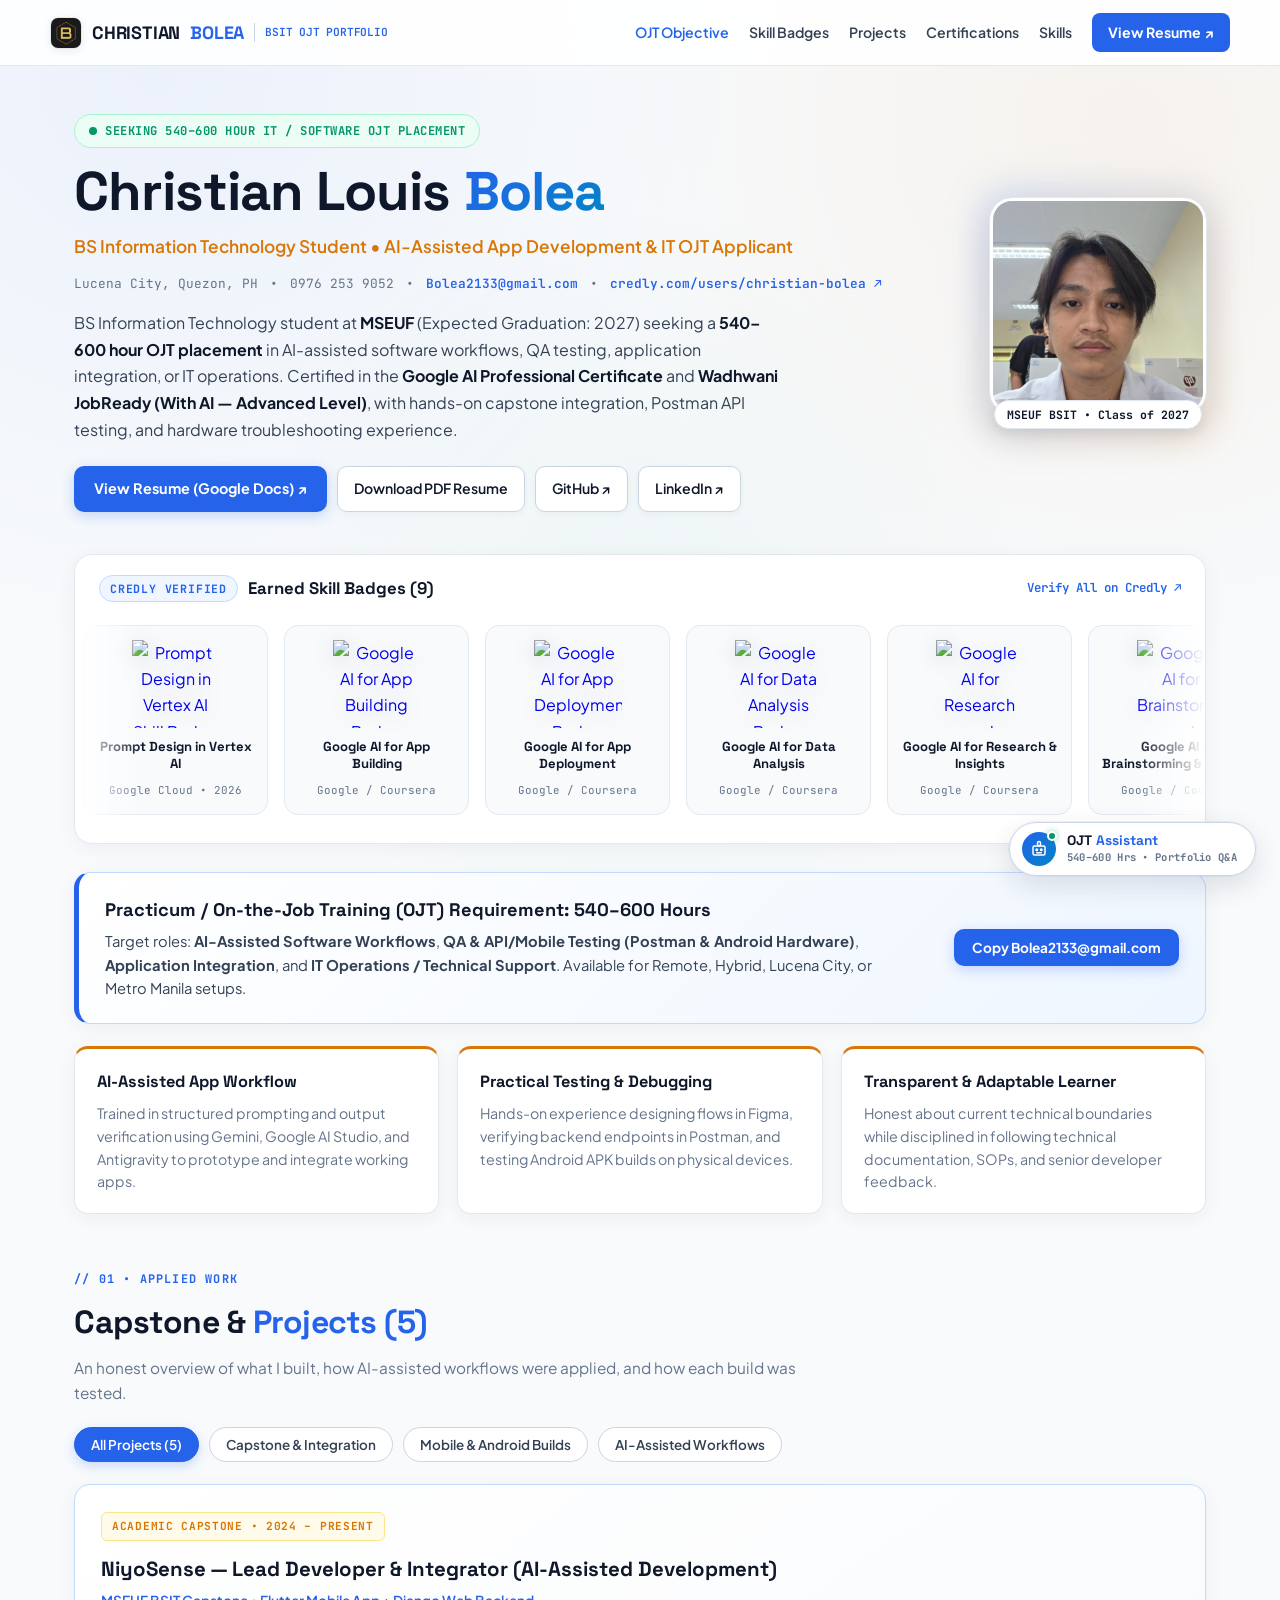
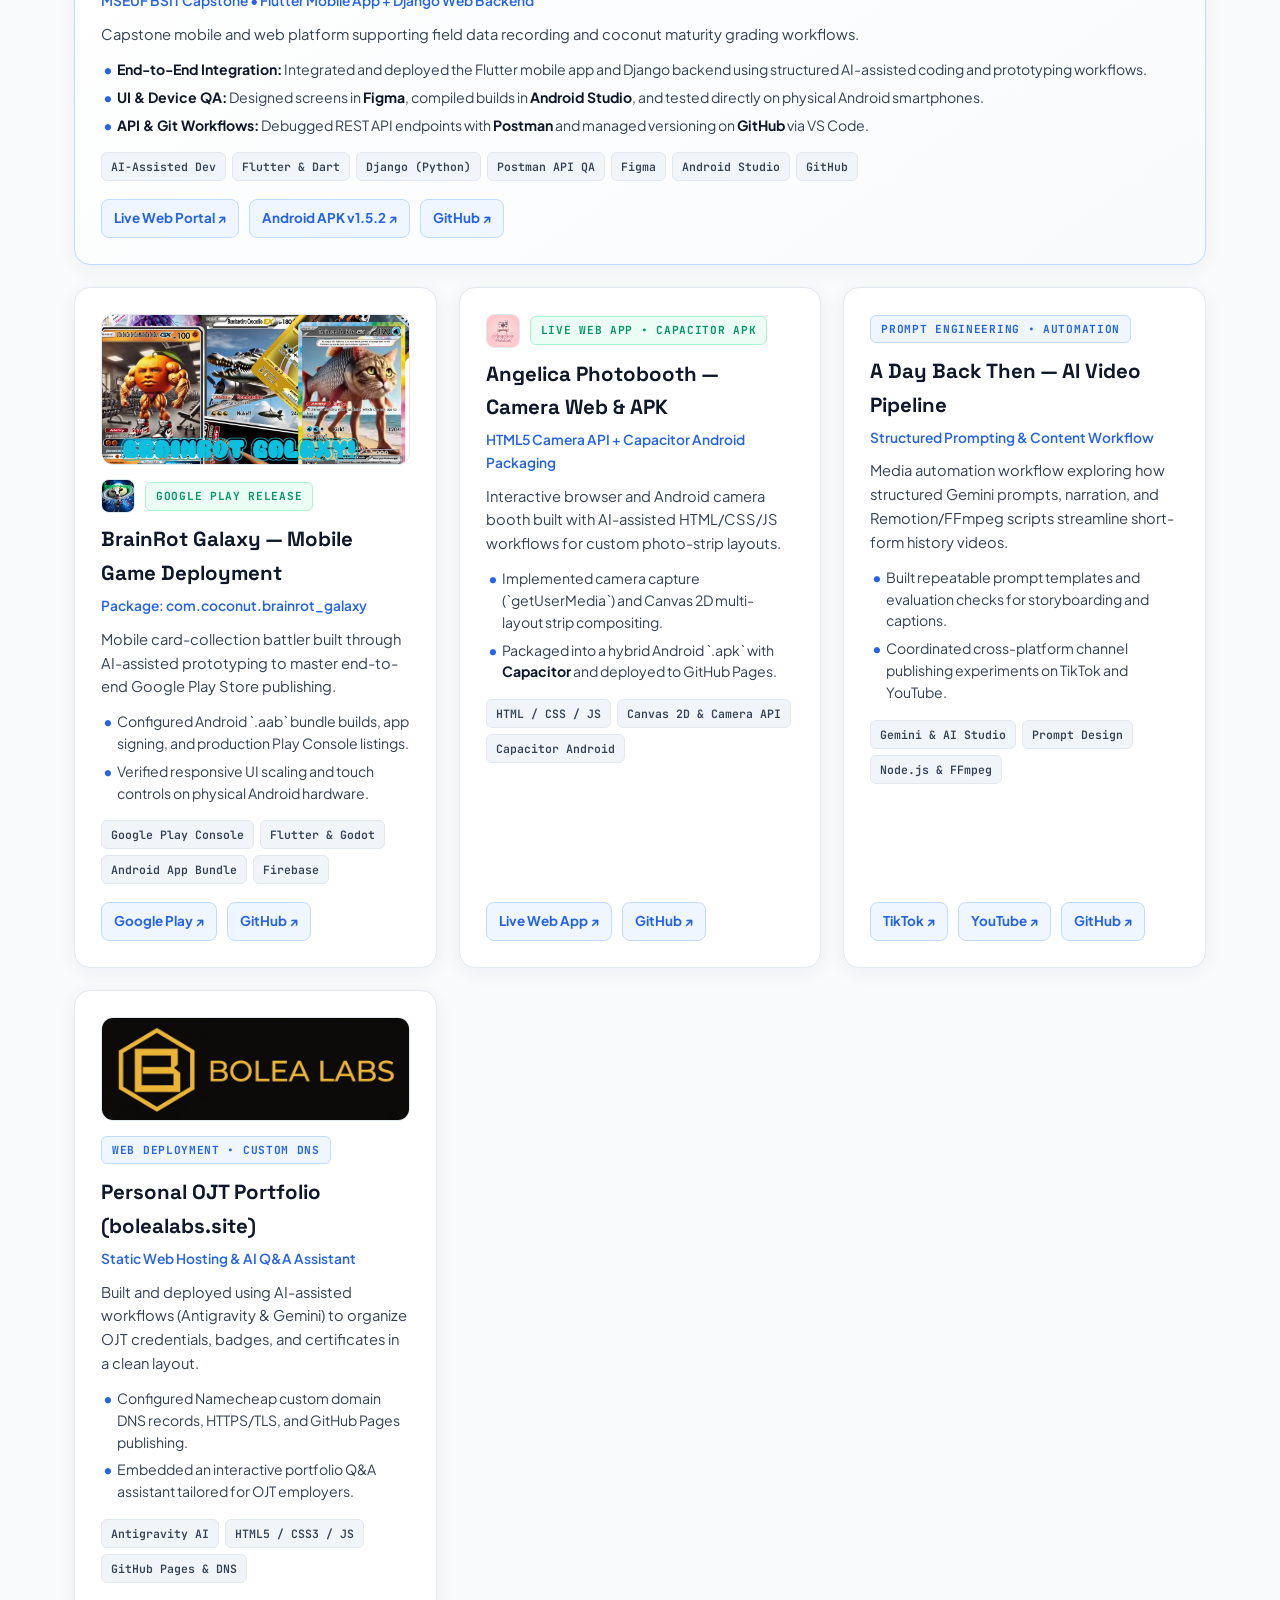
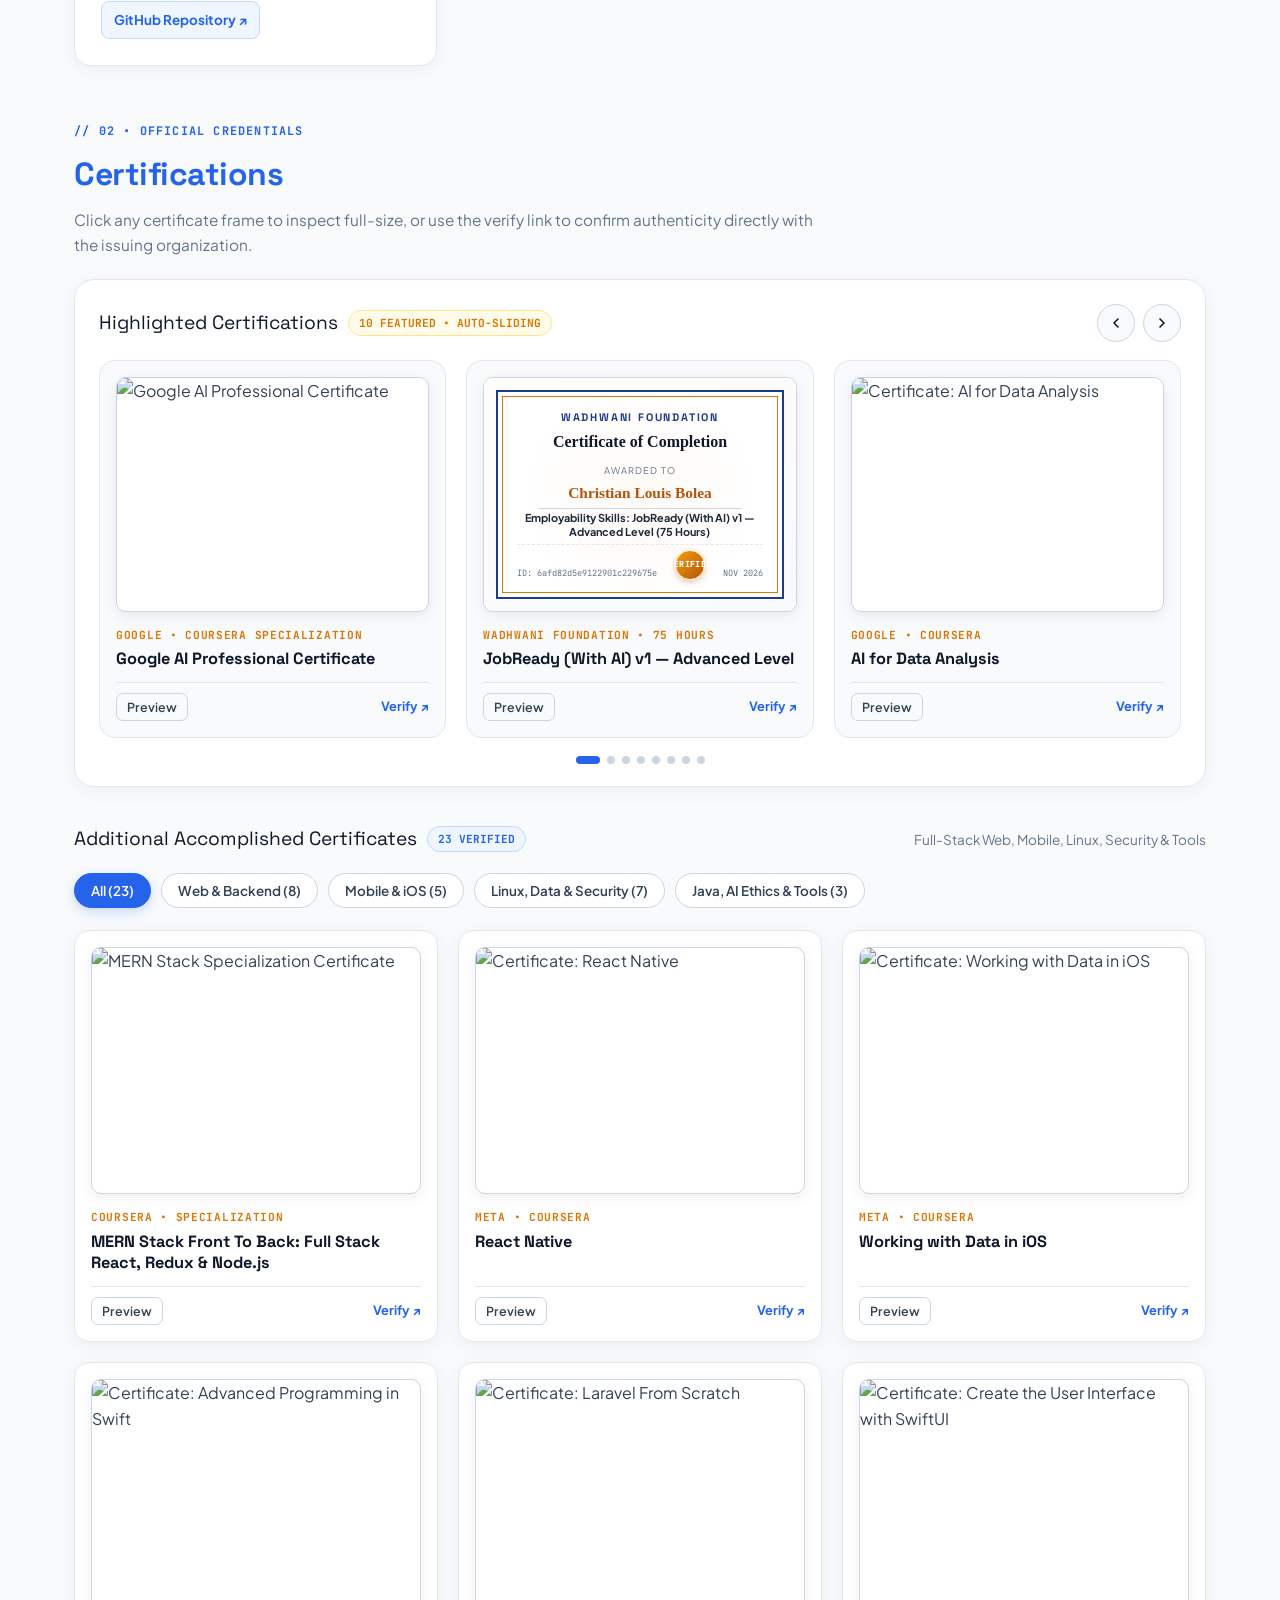
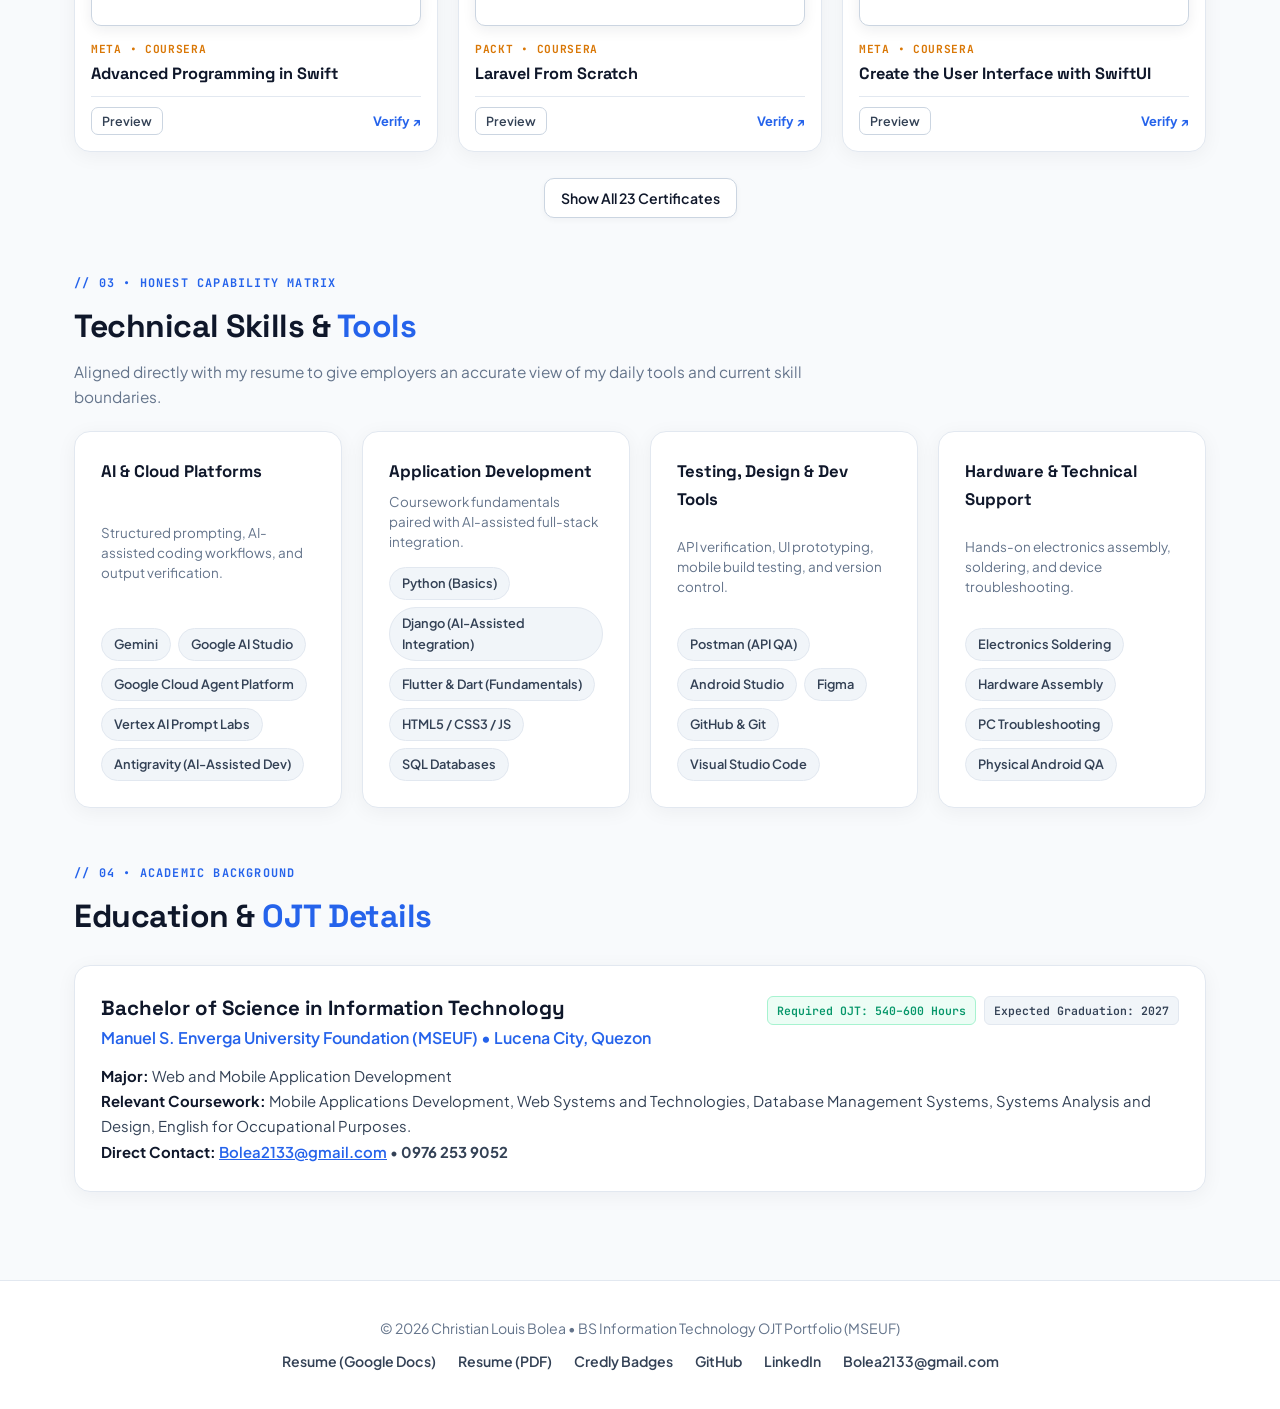
==== portfolio/index.html @ bf52596c "feat: redesign portfolio in bright light mode with Credly badge marquee and 33 framed certificates" ====
<!DOCTYPE html>
<html lang="en">
<head>
  <meta charset="UTF-8">
  <meta name="viewport" content="width=device-width, initial-scale=1.0">
  <title>Christian Louis Bolea — BSIT OJT Portfolio (540–600 Hours)</title>
  <meta name="description" content="OJT and Internship Portfolio of Christian Louis Bolea — BS Information Technology student at MSEUF seeking a 540–600 hour OJT placement in AI-assisted software workflows, QA testing, application integration, or IT operations.">

  <!-- Clean URL Redirection -->
  <script>
    if (window.location.pathname.endsWith('/index.html')) {
      window.history.replaceState(null, '', window.location.pathname.replace(/index\.html$/, '') + window.location.search + window.location.hash);
    }
  </script>

  <!-- Typography -->
  <link rel="preconnect" href="https://fonts.googleapis.com">
  <link rel="preconnect" href="https://fonts.gstatic.com" crossorigin>
  <link href="https://fonts.googleapis.com/css2?family=JetBrains+Mono:wght@400;500;600;700&family=Plus+Jakarta+Sans:wght@400;500;600;700;800&family=Space+Grotesk:wght@500;600;700&display=swap" rel="stylesheet">
  <link rel="stylesheet" href="/agent.css">

  <style>
    :root {
      --bg: #f8fafc;
      --bg-surface: #ffffff;
      --bg-subtle: #f1f5f9;
      --border: #e2e8f0;
      --border-strong: #cbd5e1;
      --blue: #2563eb;
      --blue-hover: #1d4ed8;
      --blue-soft: #eff6ff;
      --blue-border: #bfdbfe;
      --amber: #d97706;
      --amber-soft: #fffbeb;
      --amber-border: #fde68a;
      --emerald: #059669;
      --emerald-soft: #ecfdf5;
      --emerald-border: #a7f3d0;
      --ink: #0f172a;
      --ink-body: #334155;
      --ink-muted: #64748b;
      --shadow-card: 0 4px 20px rgba(15, 23, 42, 0.05);
      --shadow-hover: 0 16px 36px rgba(15, 23, 42, 0.09);
      --font-body: 'Plus Jakarta Sans', -apple-system, BlinkMacSystemFont, sans-serif;
      --font-heading: 'Space Grotesk', sans-serif;
      --font-mono: 'JetBrains Mono', monospace;
    }

    * { box-sizing: border-box; margin: 0; padding: 0; }
    html { scroll-behavior: smooth; }
    body {
      background-color: var(--bg);
      background-image:
        radial-gradient(circle at 12% 8%, rgba(37, 99, 235, 0.06), transparent 42%),
        radial-gradient(circle at 88% 14%, rgba(217, 119, 6, 0.06), transparent 40%),
        radial-gradient(circle at 50% 65%, rgba(5, 150, 105, 0.04), transparent 45%);
      background-attachment: fixed;
      color: var(--ink-body);
      font-family: var(--font-body);
      line-height: 1.65;
      overflow-x: hidden;
      -webkit-font-smoothing: antialiased;
    }

    /* Scroll Progress Bar */
    #scrollProgress {
      position: fixed;
      top: 0;
      left: 0;
      height: 3px;
      background: linear-gradient(90deg, var(--blue), var(--emerald), var(--amber));
      width: 0%;
      z-index: 3000;
    }

    /* Header & Navigation */
    header {
      position: sticky;
      top: 0;
      z-index: 1000;
      background: rgba(255, 255, 255, 0.88);
      backdrop-filter: blur(16px);
      -webkit-backdrop-filter: blur(16px);
      border-bottom: 1px solid var(--border);
      padding: 13px 24px;
    }
    .nav-container {
      max-width: 1180px;
      margin: 0 auto;
      display: flex;
      align-items: center;
      justify-content: space-between;
    }
    .logo {
      font-family: var(--font-heading);
      font-size: 1.12rem;
      font-weight: 700;
      color: var(--ink);
      text-decoration: none;
      letter-spacing: -0.2px;
      display: flex;
      align-items: center;
      gap: 10px;
    }
    .logo-mark {
      width: 32px;
      height: 32px;
      border-radius: 8px;
      object-fit: contain;
      border: 1px solid var(--border);
      box-shadow: 0 2px 8px rgba(15, 23, 42, 0.08);
    }
    .logo span { color: var(--blue); }
    .logo-sub {
      font-family: var(--font-mono);
      font-size: 0.7rem;
      color: var(--ink-muted);
      font-weight: 600;
      padding-left: 10px;
      border-left: 1px solid var(--border-strong);
    }
    .nav-links {
      display: flex;
      align-items: center;
      gap: 20px;
    }
    .nav-links a {
      color: var(--ink-body);
      text-decoration: none;
      font-size: 0.88rem;
      font-weight: 600;
      transition: color 0.2s;
    }
    .nav-links a:hover, .nav-links a.active { color: var(--blue); }
    .btn-nav-resume {
      background: var(--blue);
      color: #ffffff !important;
      font-weight: 700 !important;
      padding: 8px 16px;
      border-radius: 8px;
      text-decoration: none;
      font-size: 0.85rem;
      display: inline-flex;
      align-items: center;
      gap: 6px;
      transition: background 0.2s, transform 0.2s, box-shadow 0.2s;
    }
    .btn-nav-resume:hover {
      background: var(--blue-hover);
      transform: translateY(-1px);
      box-shadow: 0 6px 16px rgba(37, 99, 235, 0.25);
    }
    .mobile-menu-btn {
      display: none;
      background: var(--bg-surface);
      border: 1px solid var(--border);
      color: var(--ink);
      padding: 7px 10px;
      border-radius: 8px;
      cursor: pointer;
    }

    main {
      position: relative;
      z-index: 1;
      max-width: 1180px;
      margin: 0 auto;
      padding: 0 24px 88px;
    }

    /* Scroll Reveal Animations */
    .reveal {
      opacity: 0;
      transform: translateY(22px);
      transition: opacity 0.6s cubic-bezier(0.16, 1, 0.3, 1), transform 0.6s cubic-bezier(0.16, 1, 0.3, 1);
    }
    .reveal.visible {
      opacity: 1;
      transform: translateY(0);
    }

    /* Hero Section */
    .hero {
      padding: 48px 0 28px;
      display: grid;
      grid-template-columns: 1fr auto;
      gap: 44px;
      align-items: center;
    }
    .badge-status {
      display: inline-flex;
      align-items: center;
      gap: 8px;
      background: var(--emerald-soft);
      border: 1px solid var(--emerald-border);
      color: var(--emerald);
      padding: 6px 14px;
      border-radius: 9999px;
      font-family: var(--font-mono);
      font-size: 0.76rem;
      font-weight: 700;
      text-transform: uppercase;
      letter-spacing: 0.5px;
      margin-bottom: 14px;
    }
    .status-pulse {
      width: 8px;
      height: 8px;
      background: var(--emerald);
      border-radius: 50%;
      box-shadow: 0 0 0 0 rgba(5, 150, 105, 0.45);
      animation: pulse 2s infinite;
    }
    @keyframes pulse {
      0% { box-shadow: 0 0 0 0 rgba(5, 150, 105, 0.5); }
      70% { box-shadow: 0 0 0 8px rgba(5, 150, 105, 0); }
      100% { box-shadow: 0 0 0 0 rgba(5, 150, 105, 0); }
    }
    h1.hero-title {
      font-family: var(--font-heading);
      font-size: clamp(2.25rem, 4.4vw, 3.4rem);
      font-weight: 700;
      line-height: 1.1;
      color: var(--ink);
      margin-bottom: 10px;
      letter-spacing: -0.9px;
    }
    h1.hero-title span {
      background: linear-gradient(135deg, var(--blue) 0%, #0284c7 100%);
      -webkit-background-clip: text;
      -webkit-text-fill-color: transparent;
    }
    .hero-subtitle {
      font-size: 1.08rem;
      font-weight: 600;
      color: var(--amber);
      margin-bottom: 12px;
    }
    .hero-meta {
      font-family: var(--font-mono);
      font-size: 0.8rem;
      color: var(--ink-muted);
      margin-bottom: 16px;
      display: flex;
      flex-wrap: wrap;
      gap: 12px;
      align-items: center;
    }
    .hero-meta a {
      color: var(--blue);
      text-decoration: none;
      font-weight: 600;
    }
    .hero-meta a:hover { text-decoration: underline; }
    .hero-desc {
      color: var(--ink-body);
      font-size: 1rem;
      line-height: 1.68;
      margin-bottom: 22px;
      max-width: 710px;
    }
    .hero-desc strong { color: var(--ink); }
    .hero-actions {
      display: flex;
      flex-wrap: wrap;
      gap: 10px;
      align-items: center;
    }
    .btn-primary {
      background: var(--blue);
      color: #ffffff;
      font-weight: 700;
      padding: 11px 20px;
      border-radius: 10px;
      text-decoration: none;
      display: inline-flex;
      align-items: center;
      gap: 8px;
      cursor: pointer;
      border: none;
      font-size: 0.9rem;
      font-family: var(--font-body);
      box-shadow: 0 4px 14px rgba(37, 99, 235, 0.24);
      transition: all 0.2s ease;
    }
    .btn-primary:hover {
      background: var(--blue-hover);
      transform: translateY(-2px);
      box-shadow: 0 8px 20px rgba(37, 99, 235, 0.3);
    }
    .btn-secondary {
      background: var(--bg-surface);
      border: 1px solid var(--border-strong);
      color: var(--ink);
      font-weight: 600;
      padding: 10px 16px;
      border-radius: 10px;
      text-decoration: none;
      display: inline-flex;
      align-items: center;
      gap: 6px;
      font-size: 0.88rem;
      font-family: var(--font-body);
      cursor: pointer;
      box-shadow: 0 2px 6px rgba(15, 23, 42, 0.04);
      transition: all 0.2s ease;
    }
    .btn-secondary:hover {
      border-color: var(--blue);
      color: var(--blue);
      background: var(--blue-soft);
      transform: translateY(-2px);
    }

    /* Avatar */
    .hero-avatar-wrapper {
      position: relative;
      display: flex;
      flex-direction: column;
      align-items: center;
    }
    .avatar-glow {
      position: absolute;
      inset: -10px;
      border-radius: 28px;
      background: linear-gradient(135deg, rgba(37, 99, 235, 0.18), rgba(217, 119, 6, 0.16));
      filter: blur(18px);
      z-index: 1;
    }
    .avatar-frame {
      position: relative;
      z-index: 2;
      width: 216px;
      height: 216px;
      border-radius: 22px;
      border: 3px solid #ffffff;
      outline: 1px solid var(--border);
      overflow: hidden;
      box-shadow: 0 18px 38px rgba(15, 23, 42, 0.12);
      background: #e2e8f0;
    }
    .avatar-frame img {
      width: 100%;
      height: 100%;
      object-fit: cover;
      object-position: center top;
    }
    .avatar-caption {
      position: relative;
      z-index: 3;
      margin-top: -14px;
      background: #ffffff;
      border: 1px solid var(--border);
      box-shadow: 0 4px 12px rgba(15, 23, 42, 0.08);
      padding: 4px 12px;
      border-radius: 9999px;
      font-family: var(--font-mono);
      font-size: 0.72rem;
      font-weight: 700;
      color: var(--ink);
    }

    /* Verified Skill Badges Marquee (Directly Below Hero, Above OJT Banner) */
    .badges-showcase {
      margin: 14px 0 28px;
      background: var(--bg-surface);
      border: 1px solid var(--border);
      border-radius: 18px;
      padding: 20px 0 22px;
      box-shadow: var(--shadow-card);
      overflow: hidden;
    }
    .badges-bar-head {
      display: flex;
      justify-content: space-between;
      align-items: center;
      flex-wrap: wrap;
      gap: 10px;
      padding: 0 24px 16px;
    }
    .badges-bar-title {
      display: flex;
      align-items: center;
      gap: 10px;
    }
    .badges-bar-title span.tag-mono {
      font-family: var(--font-mono);
      font-size: 0.72rem;
      font-weight: 700;
      text-transform: uppercase;
      letter-spacing: 0.8px;
      color: var(--blue);
      background: var(--blue-soft);
      border: 1px solid var(--blue-border);
      padding: 3px 10px;
      border-radius: 999px;
    }
    .badges-bar-title h2 {
      font-family: var(--font-heading);
      font-size: 1.05rem;
      color: var(--ink);
    }
    .badges-bar-link {
      font-family: var(--font-mono);
      font-size: 0.78rem;
      font-weight: 600;
      color: var(--blue);
      text-decoration: none;
    }
    .badges-bar-link:hover { text-decoration: underline; }

    .badge-marquee-viewport {
      width: 100%;
      overflow: hidden;
      -webkit-mask-image: linear-gradient(to right, transparent, #000 6%, #000 94%, transparent);
      mask-image: linear-gradient(to right, transparent, #000 6%, #000 94%, transparent);
    }
    .badge-marquee-track {
      display: flex;
      width: max-content;
      gap: 16px;
      padding: 6px 8px;
      animation: marquee-rtl 36s linear infinite;
    }
    .badge-marquee-viewport:hover .badge-marquee-track {
      animation-play-state: paused;
    }
    @keyframes marquee-rtl {
      0% { transform: translateX(0); }
      100% { transform: translateX(-50%); }
    }
    .credly-badge-item {
      flex: 0 0 185px;
      background: var(--bg);
      border: 1px solid var(--border);
      border-radius: 14px;
      padding: 14px 12px;
      text-decoration: none;
      display: flex;
      flex-direction: column;
      align-items: center;
      text-align: center;
      gap: 10px;
      transition: transform 0.25s ease, border-color 0.25s ease, box-shadow 0.25s ease, background 0.25s ease;
    }
    .credly-badge-item:hover {
      transform: translateY(-4px) scale(1.02);
      border-color: var(--blue);
      background: #ffffff;
      box-shadow: 0 12px 24px rgba(37, 99, 235, 0.12);
    }
    .credly-badge-img-wrap {
      width: 88px;
      height: 88px;
      display: flex;
      align-items: center;
      justify-content: center;
    }
    .credly-badge-img-wrap img {
      width: 88px;
      height: 88px;
      object-fit: contain;
      filter: drop-shadow(0 4px 10px rgba(15, 23, 42, 0.12));
    }
    .credly-badge-name {
      font-family: var(--font-heading);
      font-size: 0.82rem;
      font-weight: 700;
      color: var(--ink);
      line-height: 1.3;
    }
    .credly-badge-issuer {
      font-family: var(--font-mono);
      font-size: 0.68rem;
      color: var(--ink-muted);
      margin-top: auto;
    }

    /* Practicum OJT Banner */
    .ojt-banner {
      background: linear-gradient(135deg, #ffffff 0%, #eff6ff 100%);
      border: 1px solid var(--blue-border);
      border-left: 5px solid var(--blue);
      border-radius: 16px;
      padding: 22px 26px;
      margin: 0 0 22px;
      display: flex;
      justify-content: space-between;
      align-items: center;
      flex-wrap: wrap;
      gap: 18px;
      box-shadow: var(--shadow-card);
    }
    .ojt-banner-title {
      font-family: var(--font-heading);
      font-size: 1.14rem;
      color: var(--ink);
      font-weight: 700;
    }
    .ojt-banner-text {
      font-size: 0.92rem;
      color: var(--ink-body);
      margin-top: 5px;
      max-width: 800px;
      line-height: 1.62;
    }

    /* Key Strengths Grid */
    .strengths-grid {
      display: grid;
      grid-template-columns: repeat(auto-fit, minmax(290px, 1fr));
      gap: 18px;
      margin-bottom: 44px;
    }
    .strength-card {
      background: var(--bg-surface);
      border: 1px solid var(--border);
      border-top: 3px solid var(--amber);
      border-radius: 14px;
      padding: 20px 22px;
      box-shadow: var(--shadow-card);
      transition: transform 0.2s ease, box-shadow 0.2s ease;
    }
    .strength-card:hover {
      transform: translateY(-3px);
      box-shadow: var(--shadow-hover);
    }
    .strength-card h3 {
      font-family: var(--font-heading);
      font-size: 1.02rem;
      color: var(--ink);
      margin-bottom: 6px;
    }
    .strength-card p {
      font-size: 0.89rem;
      color: var(--ink-muted);
      line-height: 1.6;
    }

    /* Section Headers */
    .section-header {
      margin: 56px 0 22px;
    }
    .section-eyebrow {
      font-family: var(--font-mono);
      font-size: 0.74rem;
      font-weight: 700;
      text-transform: uppercase;
      letter-spacing: 1.2px;
      color: var(--blue);
      margin-bottom: 6px;
      display: block;
    }
    .section-title {
      font-family: var(--font-heading);
      font-size: 2rem;
      color: var(--ink);
      letter-spacing: -0.5px;
    }
    .section-title span { color: var(--blue); }
    .section-subtitle {
      color: var(--ink-muted);
      font-size: 0.96rem;
      margin-top: 6px;
      max-width: 740px;
    }

    /* Filter Bar */
    .filter-bar {
      display: flex;
      flex-wrap: wrap;
      gap: 10px;
      margin-bottom: 22px;
    }
    .filter-btn {
      background: var(--bg-surface);
      border: 1px solid var(--border-strong);
      color: var(--ink-body);
      padding: 8px 16px;
      border-radius: 999px;
      font-size: 0.84rem;
      font-weight: 600;
      cursor: pointer;
      font-family: var(--font-body);
      transition: all 0.2s ease;
    }
    .filter-btn:hover { border-color: var(--blue); color: var(--blue); }
    .filter-btn.active {
      background: var(--blue);
      color: #ffffff;
      border-color: var(--blue);
      box-shadow: 0 4px 12px rgba(37, 99, 235, 0.22);
    }

    /* Project Cards */
    .projects-grid {
      display: grid;
      grid-template-columns: repeat(auto-fit, minmax(340px, 1fr));
      gap: 22px;
    }
    .project-card {
      background: var(--bg-surface);
      border: 1px solid var(--border);
      border-radius: 16px;
      padding: 26px;
      display: flex;
      flex-direction: column;
      justify-content: space-between;
      box-shadow: var(--shadow-card);
      transition: transform 0.25s ease, border-color 0.25s ease, box-shadow 0.25s ease;
    }
    .project-card:hover {
      border-color: var(--blue-border);
      transform: translateY(-4px);
      box-shadow: var(--shadow-hover);
    }
    .project-card.featured {
      grid-column: 1 / -1;
      background: linear-gradient(145deg, #ffffff 0%, #f8fafc 100%);
      border: 1px solid var(--blue-border);
    }
    .project-card.hidden { display: none !important; }

    .project-tag {
      display: inline-block;
      font-family: var(--font-mono);
      font-size: 0.7rem;
      font-weight: 700;
      text-transform: uppercase;
      letter-spacing: 0.7px;
      padding: 4px 10px;
      border-radius: 6px;
      background: var(--amber-soft);
      color: var(--amber);
      border: 1px solid var(--amber-border);
      margin-bottom: 12px;
    }
    .project-tag.blue {
      background: var(--blue-soft);
      color: var(--blue);
      border-color: var(--blue-border);
    }
    .project-tag.green {
      background: var(--emerald-soft);
      color: var(--emerald);
      border-color: var(--emerald-border);
    }
    .project-banner-preview {
      margin-bottom: 14px;
      border-radius: 12px;
      overflow: hidden;
      border: 1px solid var(--border);
      max-height: 168px;
      background: var(--bg-subtle);
    }
    .project-banner-preview img {
      width: 100%;
      height: 100%;
      object-fit: cover;
      display: block;
    }
    .project-title {
      font-family: var(--font-heading);
      font-size: 1.28rem;
      color: var(--ink);
      margin-bottom: 4px;
    }
    .project-subtitle {
      font-size: 0.86rem;
      color: var(--blue);
      font-weight: 600;
      margin-bottom: 10px;
    }
    .project-desc {
      color: var(--ink-body);
      font-size: 0.92rem;
      line-height: 1.62;
      margin-bottom: 12px;
    }
    .project-bullets {
      list-style: none;
      margin: 0 0 16px 0;
      padding: 0;
    }
    .project-bullets li {
      position: relative;
      padding-left: 16px;
      font-size: 0.88rem;
      color: var(--ink-body);
      margin-bottom: 6px;
      line-height: 1.55;
    }
    .project-bullets li::before {
      content: '•';
      position: absolute;
      left: 2px;
      color: var(--blue);
      font-weight: 800;
    }
    .project-bullets li strong { color: var(--ink); }
    .tech-stack {
      display: flex;
      flex-wrap: wrap;
      gap: 6px;
      margin-bottom: 18px;
    }
    .tech-pill {
      font-family: var(--font-mono);
      background: var(--bg-subtle);
      border: 1px solid var(--border);
      border-radius: 6px;
      padding: 4px 9px;
      font-size: 0.72rem;
      font-weight: 600;
      color: var(--ink-body);
    }
    .project-links {
      display: flex;
      flex-wrap: wrap;
      gap: 10px;
      margin-top: auto;
    }
    .btn-link {
      color: var(--blue);
      text-decoration: none;
      font-size: 0.84rem;
      font-weight: 700;
      padding: 7px 12px;
      background: var(--blue-soft);
      border-radius: 8px;
      border: 1px solid var(--blue-border);
      transition: all 0.2s ease;
      display: inline-flex;
      align-items: center;
      gap: 4px;
    }
    .btn-link:hover {
      background: var(--blue);
      color: #ffffff;
    }

    /* ============================================================
       CERTIFICATIONS: HIGHLIGHTED SLIDES CAROUSEL + GALLERY GRID
       ============================================================ */
    .cert-slider-wrap {
      background: var(--bg-surface);
      border: 1px solid var(--border);
      border-radius: 20px;
      padding: 24px 24px 22px;
      box-shadow: var(--shadow-card);
      margin-bottom: 36px;
    }
    .cert-slider-topbar {
      display: flex;
      justify-content: space-between;
      align-items: center;
      flex-wrap: wrap;
      gap: 12px;
      margin-bottom: 18px;
    }
    .cert-sub-heading {
      font-family: var(--font-heading);
      font-size: 1.2rem;
      color: var(--ink);
      display: flex;
      align-items: center;
      gap: 10px;
    }
    .cert-sub-pill {
      font-family: var(--font-mono);
      font-size: 0.7rem;
      font-weight: 700;
      text-transform: uppercase;
      color: var(--amber);
      background: var(--amber-soft);
      border: 1px solid var(--amber-border);
      padding: 3px 10px;
      border-radius: 999px;
    }
    .slider-controls {
      display: flex;
      align-items: center;
      gap: 8px;
    }
    .slider-btn {
      width: 38px;
      height: 38px;
      border-radius: 50%;
      background: var(--bg);
      border: 1px solid var(--border-strong);
      color: var(--ink);
      display: flex;
      align-items: center;
      justify-content: center;
      cursor: pointer;
      transition: all 0.2s ease;
    }
    .slider-btn:hover {
      background: var(--blue);
      border-color: var(--blue);
      color: #ffffff;
    }

    .cert-viewport {
      overflow: hidden;
      width: 100%;
    }
    .cert-track {
      display: flex;
      gap: 20px;
      transition: transform 0.65s cubic-bezier(0.22, 1, 0.36, 1);
      will-change: transform;
    }
    .cert-slide {
      flex: 0 0 calc((100% - 40px) / 3);
      background: var(--bg);
      border: 1px solid var(--border);
      border-radius: 16px;
      padding: 16px;
      display: flex;
      flex-direction: column;
      transition: transform 0.25s ease, border-color 0.25s ease, box-shadow 0.25s ease;
    }
    .cert-slide:hover {
      border-color: var(--blue);
      background: #ffffff;
      box-shadow: 0 14px 28px rgba(15, 23, 42, 0.08);
      transform: translateY(-3px);
    }

    /* Framed Certificate Image & Diploma Wrapper */
    .cert-frame {
      position: relative;
      width: 100%;
      aspect-ratio: 4 / 3;
      border-radius: 10px;
      overflow: hidden;
      background: #ffffff;
      border: 1px solid var(--border-strong);
      box-shadow: 0 4px 14px rgba(15, 23, 42, 0.07);
      margin-bottom: 14px;
      cursor: zoom-in;
    }
    .cert-frame img {
      width: 100%;
      height: 100%;
      object-fit: cover;
      display: block;
      transition: transform 0.35s ease;
    }
    .cert-frame:hover img {
      transform: scale(1.03);
    }
    .cert-zoom-hint {
      position: absolute;
      bottom: 8px;
      right: 8px;
      background: rgba(15, 23, 42, 0.78);
      color: #ffffff;
      font-family: var(--font-mono);
      font-size: 0.66rem;
      font-weight: 600;
      padding: 4px 8px;
      border-radius: 6px;
      opacity: 0;
      transition: opacity 0.2s ease;
      pointer-events: none;
    }
    .cert-frame:hover .cert-zoom-hint {
      opacity: 1;
    }

    /* Authentic 4:3 HTML/CSS Diploma Visual for Wadhwani Foundation */
    .wf-diploma {
      width: 100%;
      height: 100%;
      background: linear-gradient(155deg, #fffdf9 0%, #f8fafc 100%);
      padding: 12px;
      display: flex;
      align-items: stretch;
      justify-content: stretch;
    }
    .wf-diploma-outer {
      flex: 1;
      border: 2.5px solid #1e3a8a;
      padding: 4px;
      display: flex;
      background: #ffffff;
    }
    .wf-diploma-inner {
      flex: 1;
      border: 1px solid #d97706;
      padding: 12px 14px;
      display: flex;
      flex-direction: column;
      justify-content: space-between;
      text-align: center;
      position: relative;
      background: radial-gradient(circle at center, rgba(217, 119, 6, 0.04), transparent 70%);
    }
    .wf-org {
      font-family: var(--font-heading);
      font-size: 0.68rem;
      font-weight: 800;
      letter-spacing: 1.8px;
      color: #1e3a8a;
      text-transform: uppercase;
    }
    .wf-heading {
      font-family: Georgia, 'Times New Roman', serif;
      font-size: 1rem;
      font-weight: 700;
      color: #0f172a;
      margin: 2px 0;
    }
    .wf-presented {
      font-size: 0.58rem;
      text-transform: uppercase;
      letter-spacing: 1px;
      color: #64748b;
    }
    .wf-recipient {
      font-family: Georgia, 'Times New Roman', serif;
      font-size: 0.96rem;
      font-weight: 700;
      color: #b45309;
      border-bottom: 1px solid #cbd5e1;
      padding-bottom: 3px;
      margin: 2px auto;
      width: 82%;
    }
    .wf-course {
      font-size: 0.68rem;
      font-weight: 700;
      color: #1e293b;
      line-height: 1.25;
      padding: 0 4px;
    }
    .wf-meta-row {
      display: flex;
      justify-content: space-between;
      align-items: flex-end;
      font-family: var(--font-mono);
      font-size: 0.54rem;
      color: #64748b;
      border-top: 1px dashed #e2e8f0;
      padding-top: 5px;
    }
    .wf-seal {
      width: 30px;
      height: 30px;
      border-radius: 50%;
      background: linear-gradient(135deg, #f59e0b, #b45309);
      color: #ffffff;
      display: inline-flex;
      align-items: center;
      justify-content: center;
      font-weight: 800;
      font-size: 0.52rem;
      letter-spacing: 0.4px;
      box-shadow: 0 2px 6px rgba(180, 83, 9, 0.35);
      border: 1.5px solid #fef3c7;
    }

    .cert-card-meta {
      display: flex;
      flex-direction: column;
      flex: 1;
    }
    .cert-issuer {
      font-family: var(--font-mono);
      font-size: 0.7rem;
      font-weight: 700;
      text-transform: uppercase;
      letter-spacing: 0.7px;
      color: var(--amber);
      margin-bottom: 4px;
    }
    .cert-name {
      font-family: var(--font-heading);
      font-size: 1.02rem;
      font-weight: 700;
      color: var(--ink);
      line-height: 1.32;
      margin-bottom: 12px;
    }
    .cert-actions-row {
      display: flex;
      justify-content: space-between;
      align-items: center;
      gap: 8px;
      margin-top: auto;
      padding-top: 10px;
      border-top: 1px solid var(--border);
    }
    .btn-preview-sm {
      background: transparent;
      border: 1px solid var(--border-strong);
      color: var(--ink-body);
      font-size: 0.78rem;
      font-weight: 600;
      padding: 5px 10px;
      border-radius: 7px;
      cursor: pointer;
      font-family: var(--font-body);
      transition: all 0.2s;
    }
    .btn-preview-sm:hover {
      border-color: var(--ink);
      color: var(--ink);
      background: var(--bg-subtle);
    }
    .cert-verify {
      color: var(--blue);
      text-decoration: none;
      font-size: 0.8rem;
      font-weight: 700;
      display: inline-flex;
      align-items: center;
      gap: 4px;
    }
    .cert-verify:hover { text-decoration: underline; }

    .slider-dots {
      display: flex;
      justify-content: center;
      gap: 7px;
      margin-top: 18px;
    }
    .slider-dot {
      width: 8px;
      height: 8px;
      border-radius: 999px;
      background: var(--border-strong);
      border: none;
      cursor: pointer;
      padding: 0;
      transition: width 0.25s ease, background 0.25s ease;
    }
    .slider-dot.active {
      width: 24px;
      background: var(--blue);
    }

    /* Additional Accomplished Certificates Grid */
    .other-certs-header {
      display: flex;
      justify-content: space-between;
      align-items: baseline;
      flex-wrap: wrap;
      gap: 10px;
      margin: 12px 0 18px;
    }
    .certs-grid {
      display: grid;
      grid-template-columns: repeat(3, 1fr);
      gap: 20px;
    }
    .cert-grid-card {
      background: var(--bg-surface);
      border: 1px solid var(--border);
      border-radius: 16px;
      padding: 16px;
      display: flex;
      flex-direction: column;
      box-shadow: var(--shadow-card);
      transition: transform 0.25s ease, border-color 0.25s ease, box-shadow 0.25s ease;
    }
    .cert-grid-card:hover {
      transform: translateY(-4px);
      border-color: var(--blue-border);
      box-shadow: var(--shadow-hover);
    }
    .cert-grid-card.hidden { display: none !important; }
    .cert-toggle-wrap {
      display: flex;
      justify-content: center;
      margin-top: 26px;
    }

    /* Skills Grid */
    .skills-section {
      display: grid;
      grid-template-columns: repeat(auto-fit, minmax(260px, 1fr));
      gap: 20px;
    }
    .skill-cat-title {
      font-family: var(--font-heading);
      font-size: 1.05rem;
      color: var(--ink);
      margin-bottom: 6px;
    }
    .skill-cat-desc {
      font-size: 0.84rem;
      color: var(--ink-muted);
      margin-bottom: 14px;
      line-height: 1.5;
    }
    .skill-chips {
      display: flex;
      flex-wrap: wrap;
      gap: 7px;
    }
    .skill-chip {
      background: var(--bg-subtle);
      border: 1px solid var(--border);
      border-radius: 999px;
      padding: 5px 12px;
      font-size: 0.8rem;
      font-weight: 600;
      color: var(--ink-body);
    }

    /* Lightbox Modal */
    #certLightbox {
      position: fixed;
      inset: 0;
      background: rgba(15, 23, 42, 0.78);
      backdrop-filter: blur(8px);
      -webkit-backdrop-filter: blur(8px);
      z-index: 3500;
      display: none;
      align-items: center;
      justify-content: center;
      padding: 20px;
    }
    #certLightbox.open { display: flex; }
    .lightbox-card {
      background: #ffffff;
      border: 1px solid var(--border);
      border-radius: 20px;
      max-width: 780px;
      width: 100%;
      padding: 24px;
      box-shadow: 0 28px 64px rgba(15, 23, 42, 0.35);
      animation: lbPop 0.24s cubic-bezier(0.16, 1, 0.3, 1);
    }
    @keyframes lbPop {
      from { opacity: 0; transform: scale(0.95) translateY(10px); }
      to { opacity: 1; transform: scale(1) translateY(0); }
    }
    .lightbox-top {
      display: flex;
      justify-content: space-between;
      align-items: flex-start;
      gap: 14px;
      margin-bottom: 14px;
    }
    .lightbox-close {
      background: var(--bg-subtle);
      border: 1px solid var(--border);
      color: var(--ink);
      width: 34px;
      height: 34px;
      border-radius: 50%;
      font-size: 1.2rem;
      cursor: pointer;
      display: flex;
      align-items: center;
      justify-content: center;
      flex-shrink: 0;
    }
    .lightbox-close:hover { background: #e2e8f0; }
    .lightbox-visual {
      width: 100%;
      aspect-ratio: 4 / 3;
      border-radius: 12px;
      overflow: hidden;
      border: 1px solid var(--border);
      background: var(--bg-subtle);
      margin-bottom: 16px;
    }
    .lightbox-visual img {
      width: 100%;
      height: 100%;
      object-fit: contain;
      display: block;
      background: #ffffff;
    }
    .lightbox-visual .wf-org { font-size: 1rem; }
    .lightbox-visual .wf-heading { font-size: 1.7rem; }
    .lightbox-visual .wf-presented { font-size: 0.78rem; }
    .lightbox-visual .wf-recipient { font-size: 1.55rem; margin: 8px auto; }
    .lightbox-visual .wf-course { font-size: 1rem; }
    .lightbox-visual .wf-meta-row { font-size: 0.76rem; padding-top: 10px; }
    .lightbox-visual .wf-seal { width: 52px; height: 52px; font-size: 0.78rem; }
    .lightbox-footer {
      display: flex;
      justify-content: space-between;
      align-items: center;
      flex-wrap: wrap;
      gap: 10px;
    }

    /* Toast */
    #copyToast {
      position: fixed;
      bottom: 24px;
      left: 24px;
      background: var(--emerald);
      color: #ffffff;
      font-weight: 700;
      padding: 12px 20px;
      border-radius: 10px;
      box-shadow: 0 10px 24px rgba(5, 150, 105, 0.3);
      z-index: 3000;
      opacity: 0;
      transform: translateY(20px);
      transition: all 0.3s ease;
      pointer-events: none;
    }
    #copyToast.show { opacity: 1; transform: translateY(0); }

    footer {
      border-top: 1px solid var(--border);
      padding: 36px 24px;
      text-align: center;
      color: var(--ink-muted);
      font-size: 0.88rem;
      background: #ffffff;
    }
    footer a { color: var(--ink-body); margin: 0 10px; text-decoration: none; font-weight: 600; }
    footer a:hover { color: var(--blue); }

    @media (max-width: 1024px) {
      .cert-slide { flex: 0 0 calc((100% - 20px) / 2); }
      .certs-grid { grid-template-columns: repeat(2, 1fr); }
    }

    @media (max-width: 860px) {
      .hero { grid-template-columns: 1fr; text-align: center; padding-top: 28px; gap: 28px; }
      .hero-meta { justify-content: center; }
      .hero-actions { justify-content: center; }
      .avatar-frame { width: 185px; height: 185px; }
      .nav-links { display: none; }
      .nav-links.open {
        display: flex;
        flex-direction: column;
        position: absolute;
        top: 100%;
        left: 0;
        right: 0;
        background: #ffffff;
        padding: 20px;
        border-bottom: 1px solid var(--border);
        box-shadow: 0 14px 30px rgba(15, 23, 42, 0.1);
      }
      .mobile-menu-btn { display: block; }
      .projects-grid { grid-template-columns: 1fr; }
      .logo-sub { display: none; }
    }

    @media (max-width: 680px) {
      .cert-slide { flex: 0 0 100%; }
      .certs-grid { grid-template-columns: 1fr; }
      .cert-slider-wrap { padding: 18px 16px; }
    }

    @media (prefers-reduced-motion: reduce) {
      .badge-marquee-track { animation: none; }
      .reveal { opacity: 1; transform: none; transition: none; }
    }
  </style>
</head>
<body>
  <div id="scrollProgress"></div>

  <!-- Header -->
  <header>
    <div class="nav-container">
      <a href="/" class="logo">
        <img src="/logo-mark.webp" alt="Christian Louis Bolea" class="logo-mark">
        CHRISTIAN <span>BOLEA</span>
        <span class="logo-sub">BSIT OJT PORTFOLIO</span>
      </a>
      <button class="mobile-menu-btn" id="mobileMenuBtn" aria-label="Toggle Menu">
        <svg width="20" height="20" viewBox="0 0 24 24" fill="none" stroke="currentColor" stroke-width="2" stroke-linecap="round"><line x1="4" y1="6" x2="20" y2="6"/><line x1="4" y1="12" x2="20" y2="12"/><line x1="4" y1="18" x2="20" y2="18"/></svg>
      </button>
      <nav class="nav-links" id="navLinks">
        <a href="#objective" class="active">OJT Objective</a>
        <a href="#badges">Skill Badges</a>
        <a href="#projects">Projects</a>
        <a href="#certifications">Certifications</a>
        <a href="#skills">Skills</a>
        <a href="https://docs.google.com/document/d/1YdLI6E5Fq4_VSKi45eN3nae14dqvbs9MYOpj4qB-ZvI/edit?usp=sharing" target="_blank" rel="noopener" class="btn-nav-resume">View Resume &nearr;</a>
      </nav>
    </div>
  </header>

  <main>
    <!-- Hero -->
    <section class="hero" id="objective">
      <div>
        <div class="badge-status">
          <span class="status-pulse"></span>
          Seeking 540–600 Hour IT / Software OJT Placement
        </div>
        <h1 class="hero-title">Christian Louis <span>Bolea</span></h1>
        <p class="hero-subtitle">BS Information Technology Student &bull; AI-Assisted App Development &amp; IT OJT Applicant</p>
        <div class="hero-meta">
          <span>Lucena City, Quezon, PH</span>
          <span>&bull;</span>
          <span>0976 253 9052</span>
          <span>&bull;</span>
          <a href="mailto:Bolea2133@gmail.com">Bolea2133@gmail.com</a>
          <span>&bull;</span>
          <a href="https://www.credly.com/users/christian-bolea" target="_blank" rel="noopener">credly.com/users/christian-bolea &nearr;</a>
        </div>
        <p class="hero-desc">
          BS Information Technology student at <strong>MSEUF</strong> (Expected Graduation: 2027) seeking a <strong>540–600 hour OJT placement</strong> in AI-assisted software workflows, QA testing, application integration, or IT operations. Certified in the <strong>Google AI Professional Certificate</strong> and <strong>Wadhwani JobReady (With AI — Advanced Level)</strong>, with hands-on capstone integration, Postman API testing, and hardware troubleshooting experience.
        </p>
        <div class="hero-actions">
          <a href="https://docs.google.com/document/d/1YdLI6E5Fq4_VSKi45eN3nae14dqvbs9MYOpj4qB-ZvI/edit?usp=sharing" target="_blank" rel="noopener" class="btn-primary">View Resume (Google Docs) &nearr;</a>
          <a href="/resume.pdf" download="Christian_Louis_Bolea_Resume.pdf" class="btn-secondary">Download PDF Resume</a>
          <a href="https://github.com/Cbolea23" target="_blank" rel="noopener" class="btn-secondary">GitHub &nearr;</a>
          <a href="https://www.linkedin.com/in/bolea23" target="_blank" rel="noopener" class="btn-secondary">LinkedIn &nearr;</a>
        </div>
      </div>

      <div class="hero-avatar-wrapper">
        <div class="avatar-glow"></div>
        <div class="avatar-frame">
          <img src="/profile.jpg" alt="Christian Louis Bolea">
        </div>
        <span class="avatar-caption">MSEUF BSIT &bull; Class of 2027</span>
      </div>
    </section>

    <!-- Verified Skill Badges Marquee (Directly Below Hero Description & Above OJT Requirement) -->
    <section class="badges-showcase reveal" id="badges" aria-label="Verified Skill Badges">
      <div class="badges-bar-head">
        <div class="badges-bar-title">
          <span class="tag-mono">Credly Verified</span>
          <h2>Earned Skill Badges (9)</h2>
        </div>
        <a href="https://www.credly.com/users/christian-bolea" target="_blank" rel="noopener" class="badges-bar-link">Verify All on Credly &nearr;</a>
      </div>

      <div class="badge-marquee-viewport">
        <div class="badge-marquee-track">
          <!-- Set 1: 9 Verified Credly Badges -->
          <a href="https://www.credly.com/badges/42e64133-9626-4c32-a586-3132d1b3eb92/public_url" target="_blank" rel="noopener" class="credly-badge-item">
            <div class="credly-badge-img-wrap">
              <img src="https://images.credly.com/images/cef82b2e-970a-4318-8e59-c3e26b7f5c19/image.png" alt="Prompt Design in Vertex AI Skill Badge">
            </div>
            <div class="credly-badge-name">Prompt Design in Vertex AI</div>
            <div class="credly-badge-issuer">Google Cloud &bull; 2026</div>
          </a>

          <a href="https://www.credly.com/badges/a25920ba-00a9-4f0f-b0ea-6be85cd1cddf/public_url" target="_blank" rel="noopener" class="credly-badge-item">
            <div class="credly-badge-img-wrap">
              <img src="https://images.credly.com/images/2cf18bea-6b75-401a-bf9d-ac0a23f582fd/blob" alt="Google AI for App Building Badge">
            </div>
            <div class="credly-badge-name">Google AI for App Building</div>
            <div class="credly-badge-issuer">Google / Coursera</div>
          </a>

          <a href="https://www.credly.com/badges/ce0a3fb0-76c3-4599-8abb-8428947f7f22/public_url" target="_blank" rel="noopener" class="credly-badge-item">
            <div class="credly-badge-img-wrap">
              <img src="https://images.credly.com/images/82d20026-f78d-471a-920f-d971704ac3b6/blob" alt="Google AI for App Deployment Badge">
            </div>
            <div class="credly-badge-name">Google AI for App Deployment</div>
            <div class="credly-badge-issuer">Google / Coursera</div>
          </a>

          <a href="https://www.credly.com/badges/3572d2ac-c952-4de2-ac98-a63a4abbfa88/public_url" target="_blank" rel="noopener" class="credly-badge-item">
            <div class="credly-badge-img-wrap">
              <img src="https://images.credly.com/images/97e068dc-d64a-4806-a6cd-5c4e68fa3d5f/blob" alt="Google AI for Data Analysis Badge">
            </div>
            <div class="credly-badge-name">Google AI for Data Analysis</div>
            <div class="credly-badge-issuer">Google / Coursera</div>
          </a>

          <a href="https://www.credly.com/badges/a3c7d1f8-7ac7-4927-a718-e9487741caf8/public_url" target="_blank" rel="noopener" class="credly-badge-item">
            <div class="credly-badge-img-wrap">
              <img src="https://images.credly.com/images/c065d009-d51b-40f8-8f9b-4b90cb4ece67/blob" alt="Google AI for Research and Insights Badge">
            </div>
            <div class="credly-badge-name">Google AI for Research &amp; Insights</div>
            <div class="credly-badge-issuer">Google / Coursera</div>
          </a>

          <a href="https://www.credly.com/badges/a0aebb6f-664a-42df-b76d-05fb83df5344/public_url" target="_blank" rel="noopener" class="credly-badge-item">
            <div class="credly-badge-img-wrap">
              <img src="https://images.credly.com/images/fb6dc8be-1471-4aab-b2ab-da1f76080ecf/blob" alt="Google AI for Brainstorming and Planning Badge">
            </div>
            <div class="credly-badge-name">Google AI for Brainstorming &amp; Planning</div>
            <div class="credly-badge-issuer">Google / Coursera</div>
          </a>

          <a href="https://www.credly.com/badges/78c77065-ad7b-40af-87ca-200097eccad7/public_url" target="_blank" rel="noopener" class="credly-badge-item">
            <div class="credly-badge-img-wrap">
              <img src="https://images.credly.com/images/f0c5c16d-1480-4968-9259-50851d03f79a/blob" alt="Google AI for Content Creation Badge">
            </div>
            <div class="credly-badge-name">Google AI for Content Creation</div>
            <div class="credly-badge-issuer">Google / Coursera</div>
          </a>

          <a href="https://www.credly.com/badges/a050f0cd-9711-4b00-88f3-7321e11cb0d1/public_url" target="_blank" rel="noopener" class="credly-badge-item">
            <div class="credly-badge-img-wrap">
              <img src="https://images.credly.com/images/791a77e5-1590-40bc-92a9-c69126fa4e4b/blob" alt="Google AI for Writing and Communicating Badge">
            </div>
            <div class="credly-badge-name">Google AI for Writing &amp; Communicating</div>
            <div class="credly-badge-issuer">Google / Coursera</div>
          </a>

          <a href="https://www.credly.com/badges/076dd144-6b75-429e-bdca-67454149e959/public_url" target="_blank" rel="noopener" class="credly-badge-item">
            <div class="credly-badge-img-wrap">
              <img src="https://images.credly.com/images/36ecc7ff-8ccf-4bd8-83a7-6f35797e0b64/blob" alt="Google AI Fundamentals Badge">
            </div>
            <div class="credly-badge-name">Google AI Fundamentals</div>
            <div class="credly-badge-issuer">Google / Coursera</div>
          </a>

          <!-- Set 2: Seamless Infinite Loop Duplicate -->
          <a href="https://www.credly.com/badges/42e64133-9626-4c32-a586-3132d1b3eb92/public_url" target="_blank" rel="noopener" class="credly-badge-item" aria-hidden="true" tabindex="-1">
            <div class="credly-badge-img-wrap">
              <img src="https://images.credly.com/images/cef82b2e-970a-4318-8e59-c3e26b7f5c19/image.png" alt="">
            </div>
            <div class="credly-badge-name">Prompt Design in Vertex AI</div>
            <div class="credly-badge-issuer">Google Cloud &bull; 2026</div>
          </a>

          <a href="https://www.credly.com/badges/a25920ba-00a9-4f0f-b0ea-6be85cd1cddf/public_url" target="_blank" rel="noopener" class="credly-badge-item" aria-hidden="true" tabindex="-1">
            <div class="credly-badge-img-wrap">
              <img src="https://images.credly.com/images/2cf18bea-6b75-401a-bf9d-ac0a23f582fd/blob" alt="">
            </div>
            <div class="credly-badge-name">Google AI for App Building</div>
            <div class="credly-badge-issuer">Google / Coursera</div>
          </a>

          <a href="https://www.credly.com/badges/ce0a3fb0-76c3-4599-8abb-8428947f7f22/public_url" target="_blank" rel="noopener" class="credly-badge-item" aria-hidden="true" tabindex="-1">
            <div class="credly-badge-img-wrap">
              <img src="https://images.credly.com/images/82d20026-f78d-471a-920f-d971704ac3b6/blob" alt="">
            </div>
            <div class="credly-badge-name">Google AI for App Deployment</div>
            <div class="credly-badge-issuer">Google / Coursera</div>
          </a>

          <a href="https://www.credly.com/badges/3572d2ac-c952-4de2-ac98-a63a4abbfa88/public_url" target="_blank" rel="noopener" class="credly-badge-item" aria-hidden="true" tabindex="-1">
            <div class="credly-badge-img-wrap">
              <img src="https://images.credly.com/images/97e068dc-d64a-4806-a6cd-5c4e68fa3d5f/blob" alt="">
            </div>
            <div class="credly-badge-name">Google AI for Data Analysis</div>
            <div class="credly-badge-issuer">Google / Coursera</div>
          </a>

          <a href="https://www.credly.com/badges/a3c7d1f8-7ac7-4927-a718-e9487741caf8/public_url" target="_blank" rel="noopener" class="credly-badge-item" aria-hidden="true" tabindex="-1">
            <div class="credly-badge-img-wrap">
              <img src="https://images.credly.com/images/c065d009-d51b-40f8-8f9b-4b90cb4ece67/blob" alt="">
            </div>
            <div class="credly-badge-name">Google AI for Research &amp; Insights</div>
            <div class="credly-badge-issuer">Google / Coursera</div>
          </a>

          <a href="https://www.credly.com/badges/a0aebb6f-664a-42df-b76d-05fb83df5344/public_url" target="_blank" rel="noopener" class="credly-badge-item" aria-hidden="true" tabindex="-1">
            <div class="credly-badge-img-wrap">
              <img src="https://images.credly.com/images/fb6dc8be-1471-4aab-b2ab-da1f76080ecf/blob" alt="">
            </div>
            <div class="credly-badge-name">Google AI for Brainstorming &amp; Planning</div>
            <div class="credly-badge-issuer">Google / Coursera</div>
          </a>

          <a href="https://www.credly.com/badges/78c77065-ad7b-40af-87ca-200097eccad7/public_url" target="_blank" rel="noopener" class="credly-badge-item" aria-hidden="true" tabindex="-1">
            <div class="credly-badge-img-wrap">
              <img src="https://images.credly.com/images/f0c5c16d-1480-4968-9259-50851d03f79a/blob" alt="">
            </div>
            <div class="credly-badge-name">Google AI for Content Creation</div>
            <div class="credly-badge-issuer">Google / Coursera</div>
          </a>

          <a href="https://www.credly.com/badges/a050f0cd-9711-4b00-88f3-7321e11cb0d1/public_url" target="_blank" rel="noopener" class="credly-badge-item" aria-hidden="true" tabindex="-1">
            <div class="credly-badge-img-wrap">
              <img src="https://images.credly.com/images/791a77e5-1590-40bc-92a9-c69126fa4e4b/blob" alt="">
            </div>
            <div class="credly-badge-name">Google AI for Writing &amp; Communicating</div>
            <div class="credly-badge-issuer">Google / Coursera</div>
          </a>

          <a href="https://www.credly.com/badges/076dd144-6b75-429e-bdca-67454149e959/public_url" target="_blank" rel="noopener" class="credly-badge-item" aria-hidden="true" tabindex="-1">
            <div class="credly-badge-img-wrap">
              <img src="https://images.credly.com/images/36ecc7ff-8ccf-4bd8-83a7-6f35797e0b64/blob" alt="">
            </div>
            <div class="credly-badge-name">Google AI Fundamentals</div>
            <div class="credly-badge-issuer">Google / Coursera</div>
          </a>
        </div>
      </div>
    </section>

    <!-- Practicum / OJT Requirement Banner -->
    <div class="ojt-banner reveal">
      <div>
        <div class="ojt-banner-title">Practicum / On-the-Job Training (OJT) Requirement: 540–600 Hours</div>
        <p class="ojt-banner-text">
          Target roles: <strong>AI-Assisted Software Workflows</strong>, <strong>QA &amp; API/Mobile Testing (Postman &amp; Android Hardware)</strong>, <strong>Application Integration</strong>, and <strong>IT Operations / Technical Support</strong>. Available for Remote, Hybrid, Lucena City, or Metro Manila setups.
        </p>
      </div>
      <button class="btn-primary" onclick="copyEmail('Bolea2133@gmail.com')" style="font-size: 0.85rem; padding: 10px 18px;">
        Copy Bolea2133@gmail.com
      </button>
    </div>

    <!-- Key Strengths Grid -->
    <div class="strengths-grid reveal">
      <div class="strength-card">
        <h3>AI-Assisted App Workflow</h3>
        <p>Trained in structured prompting and output verification using Gemini, Google AI Studio, and Antigravity to prototype and integrate working apps.</p>
      </div>
      <div class="strength-card">
        <h3>Practical Testing &amp; Debugging</h3>
        <p>Hands-on experience designing flows in Figma, verifying backend endpoints in Postman, and testing Android APK builds on physical devices.</p>
      </div>
      <div class="strength-card">
        <h3>Transparent &amp; Adaptable Learner</h3>
        <p>Honest about current technical boundaries while disciplined in following technical documentation, SOPs, and senior developer feedback.</p>
      </div>
    </div>

    <!-- Projects Section -->
    <section id="projects" class="reveal">
      <div class="section-header">
        <span class="section-eyebrow">// 01 &bull; Applied Work</span>
        <h2 class="section-title">Capstone &amp; <span>Projects (5)</span></h2>
        <p class="section-subtitle">An honest overview of what I built, how AI-assisted workflows were applied, and how each build was tested.</p>
      </div>

      <div class="filter-bar">
        <button class="filter-btn active" onclick="filterProjects('all', this)">All Projects (5)</button>
        <button class="filter-btn" onclick="filterProjects('capstone', this)">Capstone &amp; Integration</button>
        <button class="filter-btn" onclick="filterProjects('mobile', this)">Mobile &amp; Android Builds</button>
        <button class="filter-btn" onclick="filterProjects('ai-workflow', this)">AI-Assisted Workflows</button>
      </div>

      <div class="projects-grid">
        <!-- 1. NiyoSense Capstone -->
        <div class="project-card featured" data-cat="capstone mobile ai-workflow">
          <div>
            <span class="project-tag">Academic Capstone &bull; 2024 – Present</span>
            <h3 class="project-title">NiyoSense — Lead Developer &amp; Integrator (AI-Assisted Development)</h3>
            <p class="project-subtitle">MSEUF BSIT Capstone &bull; Flutter Mobile App + Django Web Backend</p>
            <p class="project-desc">
              Capstone mobile and web platform supporting field data recording and coconut maturity grading workflows.
            </p>
            <ul class="project-bullets">
              <li><strong>End-to-End Integration:</strong> Integrated and deployed the Flutter mobile app and Django backend using structured AI-assisted coding and prototyping workflows.</li>
              <li><strong>UI &amp; Device QA:</strong> Designed screens in <strong>Figma</strong>, compiled builds in <strong>Android Studio</strong>, and tested directly on physical Android smartphones.</li>
              <li><strong>API &amp; Git Workflows:</strong> Debugged REST API endpoints with <strong>Postman</strong> and managed versioning on <strong>GitHub</strong> via VS Code.</li>
            </ul>
            <div class="tech-stack">
              <span class="tech-pill">AI-Assisted Dev</span>
              <span class="tech-pill">Flutter &amp; Dart</span>
              <span class="tech-pill">Django (Python)</span>
              <span class="tech-pill">Postman API QA</span>
              <span class="tech-pill">Figma</span>
              <span class="tech-pill">Android Studio</span>
              <span class="tech-pill">GitHub</span>
            </div>
          </div>
          <div class="project-links">
            <a href="https://niyosense.me" target="_blank" rel="noopener" class="btn-link">Live Web Portal &nearr;</a>
            <a href="https://github.com/Cbolea23/niyosense-capstone/releases/tag/v1.5.2" target="_blank" rel="noopener" class="btn-link">Android APK v1.5.2 &nearr;</a>
            <a href="https://github.com/Cbolea23/niyosense-capstone" target="_blank" rel="noopener" class="btn-link">GitHub &nearr;</a>
          </div>
        </div>

        <!-- 2. BrainRot Galaxy -->
        <div class="project-card" data-cat="mobile ai-workflow">
          <div>
            <div class="project-banner-preview">
              <img src="/brainrot-banner.webp" alt="BrainRot Galaxy Google Play Banner" loading="lazy">
            </div>
            <div style="display:flex; align-items:center; gap:10px; margin-bottom:10px;">
              <img src="/brainrot-icon.webp" alt="BrainRot Galaxy App Icon" style="width:34px; height:34px; border-radius:8px; border:1px solid var(--border);" loading="lazy">
              <span class="project-tag green" style="margin-bottom:0;">Google Play Release</span>
            </div>
            <h3 class="project-title">BrainRot Galaxy — Mobile Game Deployment</h3>
            <p class="project-subtitle">Package: com.coconut.brainrot_galaxy</p>
            <p class="project-desc">
              Mobile card-collection battler built through AI-assisted prototyping to master end-to-end Google Play Store publishing.
            </p>
            <ul class="project-bullets">
              <li>Configured Android `.aab` bundle builds, app signing, and production Play Console listings.</li>
              <li>Verified responsive UI scaling and touch controls on physical Android hardware.</li>
            </ul>
            <div class="tech-stack">
              <span class="tech-pill">Google Play Console</span>
              <span class="tech-pill">Flutter &amp; Godot</span>
              <span class="tech-pill">Android App Bundle</span>
              <span class="tech-pill">Firebase</span>
            </div>
          </div>
          <div class="project-links">
            <a href="https://play.google.com/store/apps/details?id=com.coconut.brainrot_galaxy&hl=en" target="_blank" rel="noopener" class="btn-link">Google Play &nearr;</a>
            <a href="https://github.com/Cbolea23/brainrot-galaxy-Personal" target="_blank" rel="noopener" class="btn-link">GitHub &nearr;</a>
          </div>
        </div>

        <!-- 3. Angelica Photobooth -->
        <div class="project-card" data-cat="mobile ai-workflow">
          <div>
            <div style="display:flex; align-items:center; gap:10px; margin-bottom:10px;">
              <img src="/photobooth-icon.webp" alt="Angelica Photobooth Icon" style="width:34px; height:34px; border-radius:8px; border:1px solid var(--border);" loading="lazy">
              <span class="project-tag green" style="margin-bottom:0;">Live Web App &bull; Capacitor APK</span>
            </div>
            <h3 class="project-title">Angelica Photobooth — Camera Web &amp; APK</h3>
            <p class="project-subtitle">HTML5 Camera API + Capacitor Android Packaging</p>
            <p class="project-desc">
              Interactive browser and Android camera booth built with AI-assisted HTML/CSS/JS workflows for custom photo-strip layouts.
            </p>
            <ul class="project-bullets">
              <li>Implemented camera capture (`getUserMedia`) and Canvas 2D multi-layout strip compositing.</li>
              <li>Packaged into a hybrid Android `.apk` with <strong>Capacitor</strong> and deployed to GitHub Pages.</li>
            </ul>
            <div class="tech-stack">
              <span class="tech-pill">HTML / CSS / JS</span>
              <span class="tech-pill">Canvas 2D &amp; Camera API</span>
              <span class="tech-pill">Capacitor Android</span>
            </div>
          </div>
          <div class="project-links">
            <a href="https://cbolea23.github.io/online-photobooth/" target="_blank" rel="noopener" class="btn-link">Live Web App &nearr;</a>
            <a href="https://github.com/Cbolea23/online-photobooth" target="_blank" rel="noopener" class="btn-link">GitHub &nearr;</a>
          </div>
        </div>

        <!-- 4. A Day Back Then -->
        <div class="project-card" data-cat="ai-workflow">
          <div>
            <span class="project-tag blue">Prompt Engineering &bull; Automation</span>
            <h3 class="project-title">A Day Back Then — AI Video Pipeline</h3>
            <p class="project-subtitle">Structured Prompting &amp; Content Workflow</p>
            <p class="project-desc">
              Media automation workflow exploring how structured Gemini prompts, narration, and Remotion/FFmpeg scripts streamline short-form history videos.
            </p>
            <ul class="project-bullets">
              <li>Built repeatable prompt templates and evaluation checks for storyboarding and captions.</li>
              <li>Coordinated cross-platform channel publishing experiments on TikTok and YouTube.</li>
            </ul>
            <div class="tech-stack">
              <span class="tech-pill">Gemini &amp; AI Studio</span>
              <span class="tech-pill">Prompt Design</span>
              <span class="tech-pill">Node.js &amp; FFmpeg</span>
            </div>
          </div>
          <div class="project-links">
            <a href="https://www.tiktok.com/@adaybackthenofficial" target="_blank" rel="noopener" class="btn-link">TikTok &nearr;</a>
            <a href="https://www.youtube.com/@adaybackthenofficial" target="_blank" rel="noopener" class="btn-link">YouTube &nearr;</a>
            <a href="https://github.com/Cbolea23/a-day-back-then-automation" target="_blank" rel="noopener" class="btn-link">GitHub &nearr;</a>
          </div>
        </div>

        <!-- 5. OJT Portfolio Website -->
        <div class="project-card" data-cat="ai-workflow">
          <div>
            <div class="project-banner-preview">
              <img src="/logo-full.webp" alt="Bolea Labs Portfolio Banner" loading="lazy">
            </div>
            <span class="project-tag blue">Web Deployment &bull; Custom DNS</span>
            <h3 class="project-title">Personal OJT Portfolio (bolealabs.site)</h3>
            <p class="project-subtitle">Static Web Hosting &amp; AI Q&amp;A Assistant</p>
            <p class="project-desc">
              Built and deployed using AI-assisted workflows (Antigravity &amp; Gemini) to organize OJT credentials, badges, and certificates in a clean layout.
            </p>
            <ul class="project-bullets">
              <li>Configured Namecheap custom domain DNS records, HTTPS/TLS, and GitHub Pages publishing.</li>
              <li>Embedded an interactive portfolio Q&amp;A assistant tailored for OJT employers.</li>
            </ul>
            <div class="tech-stack">
              <span class="tech-pill">Antigravity AI</span>
              <span class="tech-pill">HTML5 / CSS3 / JS</span>
              <span class="tech-pill">GitHub Pages &amp; DNS</span>
            </div>
          </div>
          <div class="project-links">
            <a href="https://github.com/Cbolea23/bolealabs-portfolio" target="_blank" rel="noopener" class="btn-link">GitHub Repository &nearr;</a>
          </div>
        </div>
      </div>
    </section>

    <!-- Certifications Section (Strictly Titled "Certifications") -->
    <section id="certifications" class="reveal">
      <div class="section-header">
        <span class="section-eyebrow">// 02 &bull; Official Credentials</span>
        <h2 class="section-title"><span>Certifications</span></h2>
        <p class="section-subtitle">Click any certificate frame to inspect full-size, or use the verify link to confirm authenticity directly with the issuing organization.</p>
      </div>

      <!-- Part A: Highlighted Certifications Auto-Sliding Carousel (10 Slides) -->
      <div class="cert-slider-wrap" id="certSliderWrap">
        <div class="cert-slider-topbar">
          <div class="cert-sub-heading">
            <span>Highlighted Certifications</span>
            <span class="cert-sub-pill">10 Featured &bull; Auto-Sliding</span>
          </div>
          <div class="slider-controls">
            <button class="slider-btn" id="certPrevBtn" aria-label="Previous certificate slide">
              <svg width="16" height="16" viewBox="0 0 24 24" fill="none" stroke="currentColor" stroke-width="2.4" stroke-linecap="round" stroke-linejoin="round"><polyline points="15 18 9 12 15 6"/></svg>
            </button>
            <button class="slider-btn" id="certNextBtn" aria-label="Next certificate slide">
              <svg width="16" height="16" viewBox="0 0 24 24" fill="none" stroke="currentColor" stroke-width="2.4" stroke-linecap="round" stroke-linejoin="round"><polyline points="9 18 15 12 9 6"/></svg>
            </button>
          </div>
        </div>

        <div class="cert-viewport" id="certViewport">
          <div class="cert-track" id="certTrack">
            <!-- H1: Google AI Professional Certificate -->
            <div class="cert-slide">
              <div class="cert-frame" onclick="openLightboxImg('https://s3.amazonaws.com/coursera_assets/meta_images/generated/CERTIFICATE_LANDING_PAGE/CERTIFICATE_LANDING_PAGE~FAI3SKKE8Q5X/CERTIFICATE_LANDING_PAGE~FAI3SKKE8Q5X.jpeg', 'Google AI Professional Certificate (Specialization)', 'Google / Coursera', 'https://coursera.org/share/423768e8941e92643ba22038e6f7dba0')">
                <img src="https://s3.amazonaws.com/coursera_assets/meta_images/generated/CERTIFICATE_LANDING_PAGE/CERTIFICATE_LANDING_PAGE~FAI3SKKE8Q5X/CERTIFICATE_LANDING_PAGE~FAI3SKKE8Q5X.jpeg" alt="Google AI Professional Certificate" loading="lazy">
                <span class="cert-zoom-hint">Click to Zoom</span>
              </div>
              <div class="cert-card-meta">
                <div class="cert-issuer">Google &bull; Coursera Specialization</div>
                <div class="cert-name">Google AI Professional Certificate</div>
                <div class="cert-actions-row">
                  <button class="btn-preview-sm" onclick="openLightboxImg('https://s3.amazonaws.com/coursera_assets/meta_images/generated/CERTIFICATE_LANDING_PAGE/CERTIFICATE_LANDING_PAGE~FAI3SKKE8Q5X/CERTIFICATE_LANDING_PAGE~FAI3SKKE8Q5X.jpeg', 'Google AI Professional Certificate (Specialization)', 'Google / Coursera', 'https://coursera.org/share/423768e8941e92643ba22038e6f7dba0')">Preview</button>
                  <a href="https://coursera.org/share/423768e8941e92643ba22038e6f7dba0" target="_blank" rel="noopener" class="cert-verify">Verify &nearr;</a>
                </div>
              </div>
            </div>

            <!-- H2: Wadhwani JobReady (With AI) — Framed HTML Diploma Card -->
            <div class="cert-slide">
              <div class="cert-frame" onclick="openLightboxWadhwani()">
                <div class="wf-diploma">
                  <div class="wf-diploma-outer">
                    <div class="wf-diploma-inner">
                      <div>
                        <div class="wf-org">Wadhwani Foundation</div>
                        <div class="wf-heading">Certificate of Completion</div>
                      </div>
                      <div>
                        <div class="wf-presented">Awarded To</div>
                        <div class="wf-recipient">Christian Louis Bolea</div>
                        <div class="wf-course">Employability Skills: JobReady (With AI) v1 &mdash; Advanced Level (75 Hours)</div>
                      </div>
                      <div class="wf-meta-row">
                        <span>ID: 6afd82d5e9122901c229675e</span>
                        <span class="wf-seal">VERIFIED</span>
                        <span>NOV 2026</span>
                      </div>
                    </div>
                  </div>
                </div>
                <span class="cert-zoom-hint">Click to Zoom</span>
              </div>
              <div class="cert-card-meta">
                <div class="cert-issuer">Wadhwani Foundation &bull; 75 Hours</div>
                <div class="cert-name">JobReady (With AI) v1 — Advanced Level</div>
                <div class="cert-actions-row">
                  <button class="btn-preview-sm" onclick="openLightboxWadhwani()">Preview</button>
                  <a href="https://web.certificate.wfglobal.org/en/certificate?certificateId=6afd82d5e9122901c229675e" target="_blank" rel="noopener" class="cert-verify">Verify &nearr;</a>
                </div>
              </div>
            </div>

            <!-- H3: AI for Data Analysis -->
            <div class="cert-slide">
              <div class="cert-frame" onclick="openLightboxImg('https://s3.amazonaws.com/coursera_assets/meta_images/generated/CERTIFICATE_LANDING_PAGE/CERTIFICATE_LANDING_PAGE~SIDFAA7LIDKL/CERTIFICATE_LANDING_PAGE~SIDFAA7LIDKL.jpeg', 'AI for Data Analysis', 'Google / Coursera', 'https://coursera.org/share/886399000ee8d1f0795247a4db77de40')">
                <img src="https://s3.amazonaws.com/coursera_assets/meta_images/generated/CERTIFICATE_LANDING_PAGE/CERTIFICATE_LANDING_PAGE~SIDFAA7LIDKL/CERTIFICATE_LANDING_PAGE~SIDFAA7LIDKL.jpeg" alt="Certificate: AI for Data Analysis" loading="lazy">
                <span class="cert-zoom-hint">Click to Zoom</span>
              </div>
              <div class="cert-card-meta">
                <div class="cert-issuer">Google &bull; Coursera</div>
                <div class="cert-name">AI for Data Analysis</div>
                <div class="cert-actions-row">
                  <button class="btn-preview-sm" onclick="openLightboxImg('https://s3.amazonaws.com/coursera_assets/meta_images/generated/CERTIFICATE_LANDING_PAGE/CERTIFICATE_LANDING_PAGE~SIDFAA7LIDKL/CERTIFICATE_LANDING_PAGE~SIDFAA7LIDKL.jpeg', 'AI for Data Analysis', 'Google / Coursera', 'https://coursera.org/share/886399000ee8d1f0795247a4db77de40')">Preview</button>
                  <a href="https://coursera.org/share/886399000ee8d1f0795247a4db77de40" target="_blank" rel="noopener" class="cert-verify">Verify &nearr;</a>
                </div>
              </div>
            </div>

            <!-- H4: AI for Content Creation -->
            <div class="cert-slide">
              <div class="cert-frame" onclick="openLightboxImg('https://s3.amazonaws.com/coursera_assets/meta_images/generated/CERTIFICATE_LANDING_PAGE/CERTIFICATE_LANDING_PAGE~IHXS1PAHAGSA/CERTIFICATE_LANDING_PAGE~IHXS1PAHAGSA.jpeg', 'AI for Content Creation', 'Google / Coursera', 'https://coursera.org/share/ed02016f43c65a4ff34cdc6b8f4f43e4')">
                <img src="https://s3.amazonaws.com/coursera_assets/meta_images/generated/CERTIFICATE_LANDING_PAGE/CERTIFICATE_LANDING_PAGE~IHXS1PAHAGSA/CERTIFICATE_LANDING_PAGE~IHXS1PAHAGSA.jpeg" alt="Certificate: AI for Content Creation" loading="lazy">
                <span class="cert-zoom-hint">Click to Zoom</span>
              </div>
              <div class="cert-card-meta">
                <div class="cert-issuer">Google &bull; Coursera</div>
                <div class="cert-name">AI for Content Creation</div>
                <div class="cert-actions-row">
                  <button class="btn-preview-sm" onclick="openLightboxImg('https://s3.amazonaws.com/coursera_assets/meta_images/generated/CERTIFICATE_LANDING_PAGE/CERTIFICATE_LANDING_PAGE~IHXS1PAHAGSA/CERTIFICATE_LANDING_PAGE~IHXS1PAHAGSA.jpeg', 'AI for Content Creation', 'Google / Coursera', 'https://coursera.org/share/ed02016f43c65a4ff34cdc6b8f4f43e4')">Preview</button>
                  <a href="https://coursera.org/share/ed02016f43c65a4ff34cdc6b8f4f43e4" target="_blank" rel="noopener" class="cert-verify">Verify &nearr;</a>
                </div>
              </div>
            </div>

            <!-- H5: AI for Writing and Communicating -->
            <div class="cert-slide">
              <div class="cert-frame" onclick="openLightboxImg('https://s3.amazonaws.com/coursera_assets/meta_images/generated/CERTIFICATE_LANDING_PAGE/CERTIFICATE_LANDING_PAGE~QT93KB1UPGMR/CERTIFICATE_LANDING_PAGE~QT93KB1UPGMR.jpeg', 'AI for Writing and Communicating', 'Google / Coursera', 'https://coursera.org/share/6e1c48d141a9cb727b153bd955084b9f')">
                <img src="https://s3.amazonaws.com/coursera_assets/meta_images/generated/CERTIFICATE_LANDING_PAGE/CERTIFICATE_LANDING_PAGE~QT93KB1UPGMR/CERTIFICATE_LANDING_PAGE~QT93KB1UPGMR.jpeg" alt="Certificate: AI for Writing and Communicating" loading="lazy">
                <span class="cert-zoom-hint">Click to Zoom</span>
              </div>
              <div class="cert-card-meta">
                <div class="cert-issuer">Google &bull; Coursera</div>
                <div class="cert-name">AI for Writing and Communicating</div>
                <div class="cert-actions-row">
                  <button class="btn-preview-sm" onclick="openLightboxImg('https://s3.amazonaws.com/coursera_assets/meta_images/generated/CERTIFICATE_LANDING_PAGE/CERTIFICATE_LANDING_PAGE~QT93KB1UPGMR/CERTIFICATE_LANDING_PAGE~QT93KB1UPGMR.jpeg', 'AI for Writing and Communicating', 'Google / Coursera', 'https://coursera.org/share/6e1c48d141a9cb727b153bd955084b9f')">Preview</button>
                  <a href="https://coursera.org/share/6e1c48d141a9cb727b153bd955084b9f" target="_blank" rel="noopener" class="cert-verify">Verify &nearr;</a>
                </div>
              </div>
            </div>

            <!-- H6: AI for Research and Insights -->
            <div class="cert-slide">
              <div class="cert-frame" onclick="openLightboxImg('https://s3.amazonaws.com/coursera_assets/meta_images/generated/CERTIFICATE_LANDING_PAGE/CERTIFICATE_LANDING_PAGE~GREYJ82VP2DV/CERTIFICATE_LANDING_PAGE~GREYJ82VP2DV.jpeg', 'AI for Research and Insights', 'Google / Coursera', 'https://coursera.org/share/c0851f0b0477ce39814c1542aa16133f')">
                <img src="https://s3.amazonaws.com/coursera_assets/meta_images/generated/CERTIFICATE_LANDING_PAGE/CERTIFICATE_LANDING_PAGE~GREYJ82VP2DV/CERTIFICATE_LANDING_PAGE~GREYJ82VP2DV.jpeg" alt="Certificate: AI for Research and Insights" loading="lazy">
                <span class="cert-zoom-hint">Click to Zoom</span>
              </div>
              <div class="cert-card-meta">
                <div class="cert-issuer">Google &bull; Coursera</div>
                <div class="cert-name">AI for Research and Insights</div>
                <div class="cert-actions-row">
                  <button class="btn-preview-sm" onclick="openLightboxImg('https://s3.amazonaws.com/coursera_assets/meta_images/generated/CERTIFICATE_LANDING_PAGE/CERTIFICATE_LANDING_PAGE~GREYJ82VP2DV/CERTIFICATE_LANDING_PAGE~GREYJ82VP2DV.jpeg', 'AI for Research and Insights', 'Google / Coursera', 'https://coursera.org/share/c0851f0b0477ce39814c1542aa16133f')">Preview</button>
                  <a href="https://coursera.org/share/c0851f0b0477ce39814c1542aa16133f" target="_blank" rel="noopener" class="cert-verify">Verify &nearr;</a>
                </div>
              </div>
            </div>

            <!-- H7: AI for Brainstorming and Planning -->
            <div class="cert-slide">
              <div class="cert-frame" onclick="openLightboxImg('https://s3.amazonaws.com/coursera_assets/meta_images/generated/CERTIFICATE_LANDING_PAGE/CERTIFICATE_LANDING_PAGE~8LEEX4STK5NF/CERTIFICATE_LANDING_PAGE~8LEEX4STK5NF.jpeg', 'AI for Brainstorming and Planning', 'Google / Coursera', 'https://coursera.org/share/388de16506f2a04ad92005dbfd325e9b')">
                <img src="https://s3.amazonaws.com/coursera_assets/meta_images/generated/CERTIFICATE_LANDING_PAGE/CERTIFICATE_LANDING_PAGE~8LEEX4STK5NF/CERTIFICATE_LANDING_PAGE~8LEEX4STK5NF.jpeg" alt="Certificate: AI for Brainstorming and Planning" loading="lazy">
                <span class="cert-zoom-hint">Click to Zoom</span>
              </div>
              <div class="cert-card-meta">
                <div class="cert-issuer">Google &bull; Coursera</div>
                <div class="cert-name">AI for Brainstorming and Planning</div>
                <div class="cert-actions-row">
                  <button class="btn-preview-sm" onclick="openLightboxImg('https://s3.amazonaws.com/coursera_assets/meta_images/generated/CERTIFICATE_LANDING_PAGE/CERTIFICATE_LANDING_PAGE~8LEEX4STK5NF/CERTIFICATE_LANDING_PAGE~8LEEX4STK5NF.jpeg', 'AI for Brainstorming and Planning', 'Google / Coursera', 'https://coursera.org/share/388de16506f2a04ad92005dbfd325e9b')">Preview</button>
                  <a href="https://coursera.org/share/388de16506f2a04ad92005dbfd325e9b" target="_blank" rel="noopener" class="cert-verify">Verify &nearr;</a>
                </div>
              </div>
            </div>

            <!-- H8: AI for App Deployment -->
            <div class="cert-slide">
              <div class="cert-frame" onclick="openLightboxImg('https://s3.amazonaws.com/coursera_assets/meta_images/generated/CERTIFICATE_LANDING_PAGE/CERTIFICATE_LANDING_PAGE~TR2W8DQ24UP8/CERTIFICATE_LANDING_PAGE~TR2W8DQ24UP8.jpeg', 'AI for App Deployment', 'Google / Coursera', 'https://coursera.org/share/7af0642ead4bfdc9741073dc4e21a37f')">
                <img src="https://s3.amazonaws.com/coursera_assets/meta_images/generated/CERTIFICATE_LANDING_PAGE/CERTIFICATE_LANDING_PAGE~TR2W8DQ24UP8/CERTIFICATE_LANDING_PAGE~TR2W8DQ24UP8.jpeg" alt="Certificate: AI for App Deployment" loading="lazy">
                <span class="cert-zoom-hint">Click to Zoom</span>
              </div>
              <div class="cert-card-meta">
                <div class="cert-issuer">Google &bull; Coursera</div>
                <div class="cert-name">AI for App Deployment</div>
                <div class="cert-actions-row">
                  <button class="btn-preview-sm" onclick="openLightboxImg('https://s3.amazonaws.com/coursera_assets/meta_images/generated/CERTIFICATE_LANDING_PAGE/CERTIFICATE_LANDING_PAGE~TR2W8DQ24UP8/CERTIFICATE_LANDING_PAGE~TR2W8DQ24UP8.jpeg', 'AI for App Deployment', 'Google / Coursera', 'https://coursera.org/share/7af0642ead4bfdc9741073dc4e21a37f')">Preview</button>
                  <a href="https://coursera.org/share/7af0642ead4bfdc9741073dc4e21a37f" target="_blank" rel="noopener" class="cert-verify">Verify &nearr;</a>
                </div>
              </div>
            </div>

            <!-- H9: AI for App Building -->
            <div class="cert-slide">
              <div class="cert-frame" onclick="openLightboxImg('https://s3.amazonaws.com/coursera_assets/meta_images/generated/CERTIFICATE_LANDING_PAGE/CERTIFICATE_LANDING_PAGE~KAZVH0WMM6AM/CERTIFICATE_LANDING_PAGE~KAZVH0WMM6AM.jpeg', 'AI for App Building', 'Google / Coursera', 'https://coursera.org/share/f94a314d4dc887718b7714257eb1bf5e')">
                <img src="https://s3.amazonaws.com/coursera_assets/meta_images/generated/CERTIFICATE_LANDING_PAGE/CERTIFICATE_LANDING_PAGE~KAZVH0WMM6AM/CERTIFICATE_LANDING_PAGE~KAZVH0WMM6AM.jpeg" alt="Certificate: AI for App Building" loading="lazy">
                <span class="cert-zoom-hint">Click to Zoom</span>
              </div>
              <div class="cert-card-meta">
                <div class="cert-issuer">Google &bull; Coursera</div>
                <div class="cert-name">AI for App Building</div>
                <div class="cert-actions-row">
                  <button class="btn-preview-sm" onclick="openLightboxImg('https://s3.amazonaws.com/coursera_assets/meta_images/generated/CERTIFICATE_LANDING_PAGE/CERTIFICATE_LANDING_PAGE~KAZVH0WMM6AM/CERTIFICATE_LANDING_PAGE~KAZVH0WMM6AM.jpeg', 'AI for App Building', 'Google / Coursera', 'https://coursera.org/share/f94a314d4dc887718b7714257eb1bf5e')">Preview</button>
                  <a href="https://coursera.org/share/f94a314d4dc887718b7714257eb1bf5e" target="_blank" rel="noopener" class="cert-verify">Verify &nearr;</a>
                </div>
              </div>
            </div>

            <!-- H10: AI Fundamentals -->
            <div class="cert-slide">
              <div class="cert-frame" onclick="openLightboxImg('https://s3.amazonaws.com/coursera_assets/meta_images/generated/CERTIFICATE_LANDING_PAGE/CERTIFICATE_LANDING_PAGE~0T3ZTCOTITBM/CERTIFICATE_LANDING_PAGE~0T3ZTCOTITBM.jpeg', 'AI Fundamentals', 'Google / Coursera', 'https://coursera.org/share/94de9606b14f8357ceacccbda58dee03')">
                <img src="https://s3.amazonaws.com/coursera_assets/meta_images/generated/CERTIFICATE_LANDING_PAGE/CERTIFICATE_LANDING_PAGE~0T3ZTCOTITBM/CERTIFICATE_LANDING_PAGE~0T3ZTCOTITBM.jpeg" alt="Certificate: AI Fundamentals" loading="lazy">
                <span class="cert-zoom-hint">Click to Zoom</span>
              </div>
              <div class="cert-card-meta">
                <div class="cert-issuer">Google &bull; Coursera</div>
                <div class="cert-name">AI Fundamentals</div>
                <div class="cert-actions-row">
                  <button class="btn-preview-sm" onclick="openLightboxImg('https://s3.amazonaws.com/coursera_assets/meta_images/generated/CERTIFICATE_LANDING_PAGE/CERTIFICATE_LANDING_PAGE~0T3ZTCOTITBM/CERTIFICATE_LANDING_PAGE~0T3ZTCOTITBM.jpeg', 'AI Fundamentals', 'Google / Coursera', 'https://coursera.org/share/94de9606b14f8357ceacccbda58dee03')">Preview</button>
                  <a href="https://coursera.org/share/94de9606b14f8357ceacccbda58dee03" target="_blank" rel="noopener" class="cert-verify">Verify &nearr;</a>
                </div>
              </div>
            </div>
          </div>
        </div>

        <div class="slider-dots" id="sliderDots" aria-label="Certificate Slide Navigation"></div>
      </div>

      <!-- Part B: Additional Accomplished Certificates (23 Visual Framed Cards) -->
      <div class="other-certs-header">
        <div class="cert-sub-heading">
          <span>Additional Accomplished Certificates</span>
          <span class="cert-sub-pill" style="background: var(--blue-soft); color: var(--blue); border-color: var(--blue-border);">23 Verified</span>
        </div>
        <span style="font-size: 0.85rem; color: var(--ink-muted);">Full-Stack Web, Mobile, Linux, Security &amp; Tools</span>
      </div>

      <div class="filter-bar" id="certFilterBar">
        <button class="filter-btn active" onclick="filterCerts('all', this)">All (23)</button>
        <button class="filter-btn" onclick="filterCerts('web', this)">Web &amp; Backend (8)</button>
        <button class="filter-btn" onclick="filterCerts('mobile', this)">Mobile &amp; iOS (5)</button>
        <button class="filter-btn" onclick="filterCerts('infra', this)">Linux, Data &amp; Security (7)</button>
        <button class="filter-btn" onclick="filterCerts('other', this)">Java, AI Ethics &amp; Tools (3)</button>
      </div>

      <div class="certs-grid" id="otherCertsGrid">
        <!-- O1: MERN Stack Specialization -->
        <div class="cert-grid-card" data-cert-cat="web">
          <div class="cert-frame" onclick="openLightboxImg('https://s3.amazonaws.com/coursera_assets/meta_images/generated/CERTIFICATE_LANDING_PAGE/CERTIFICATE_LANDING_PAGE~8KTWQFQQZ0Y4/CERTIFICATE_LANDING_PAGE~8KTWQFQQZ0Y4.jpeg', 'MERN Stack Front To Back: Full Stack React, Redux &amp; Node.js', 'Coursera Specialization', 'https://coursera.org/share/36ec87ec1b650af5b7ac0ddc9968203e')">
            <img src="https://s3.amazonaws.com/coursera_assets/meta_images/generated/CERTIFICATE_LANDING_PAGE/CERTIFICATE_LANDING_PAGE~8KTWQFQQZ0Y4/CERTIFICATE_LANDING_PAGE~8KTWQFQQZ0Y4.jpeg" alt="MERN Stack Specialization Certificate" loading="lazy">
            <span class="cert-zoom-hint">Click to Zoom</span>
          </div>
          <div class="cert-card-meta">
            <div class="cert-issuer">Coursera &bull; Specialization</div>
            <div class="cert-name">MERN Stack Front To Back: Full Stack React, Redux &amp; Node.js</div>
            <div class="cert-actions-row">
              <button class="btn-preview-sm" onclick="openLightboxImg('https://s3.amazonaws.com/coursera_assets/meta_images/generated/CERTIFICATE_LANDING_PAGE/CERTIFICATE_LANDING_PAGE~8KTWQFQQZ0Y4/CERTIFICATE_LANDING_PAGE~8KTWQFQQZ0Y4.jpeg', 'MERN Stack Front To Back: Full Stack React, Redux &amp; Node.js', 'Coursera Specialization', 'https://coursera.org/share/36ec87ec1b650af5b7ac0ddc9968203e')">Preview</button>
              <a href="https://coursera.org/share/36ec87ec1b650af5b7ac0ddc9968203e" target="_blank" rel="noopener" class="cert-verify">Verify &nearr;</a>
            </div>
          </div>
        </div>

        <!-- O2: React Native -->
        <div class="cert-grid-card" data-cert-cat="mobile">
          <div class="cert-frame" onclick="openLightboxImg('https://s3.amazonaws.com/coursera_assets/meta_images/generated/CERTIFICATE_LANDING_PAGE/CERTIFICATE_LANDING_PAGE~1866K2ETEOPB/CERTIFICATE_LANDING_PAGE~1866K2ETEOPB.jpeg', 'React Native', 'Meta / Coursera', 'https://coursera.org/share/c33d3fb8cff8b3950786f71f3f69aab9')">
            <img src="https://s3.amazonaws.com/coursera_assets/meta_images/generated/CERTIFICATE_LANDING_PAGE/CERTIFICATE_LANDING_PAGE~1866K2ETEOPB/CERTIFICATE_LANDING_PAGE~1866K2ETEOPB.jpeg" alt="Certificate: React Native" loading="lazy">
            <span class="cert-zoom-hint">Click to Zoom</span>
          </div>
          <div class="cert-card-meta">
            <div class="cert-issuer">Meta &bull; Coursera</div>
            <div class="cert-name">React Native</div>
            <div class="cert-actions-row">
              <button class="btn-preview-sm" onclick="openLightboxImg('https://s3.amazonaws.com/coursera_assets/meta_images/generated/CERTIFICATE_LANDING_PAGE/CERTIFICATE_LANDING_PAGE~1866K2ETEOPB/CERTIFICATE_LANDING_PAGE~1866K2ETEOPB.jpeg', 'React Native', 'Meta / Coursera', 'https://coursera.org/share/c33d3fb8cff8b3950786f71f3f69aab9')">Preview</button>
              <a href="https://coursera.org/share/c33d3fb8cff8b3950786f71f3f69aab9" target="_blank" rel="noopener" class="cert-verify">Verify &nearr;</a>
            </div>
          </div>
        </div>

        <!-- O3: Working with Data in iOS -->
        <div class="cert-grid-card" data-cert-cat="mobile">
          <div class="cert-frame" onclick="openLightboxImg('https://s3.amazonaws.com/coursera_assets/meta_images/generated/CERTIFICATE_LANDING_PAGE/CERTIFICATE_LANDING_PAGE~HG653GBKYPO7/CERTIFICATE_LANDING_PAGE~HG653GBKYPO7.jpeg', 'Working with Data in iOS', 'Meta / Coursera', 'https://coursera.org/share/99c7aedc4b22be9b780c2b1ae876bb98')">
            <img src="https://s3.amazonaws.com/coursera_assets/meta_images/generated/CERTIFICATE_LANDING_PAGE/CERTIFICATE_LANDING_PAGE~HG653GBKYPO7/CERTIFICATE_LANDING_PAGE~HG653GBKYPO7.jpeg" alt="Certificate: Working with Data in iOS" loading="lazy">
            <span class="cert-zoom-hint">Click to Zoom</span>
          </div>
          <div class="cert-card-meta">
            <div class="cert-issuer">Meta &bull; Coursera</div>
            <div class="cert-name">Working with Data in iOS</div>
            <div class="cert-actions-row">
              <button class="btn-preview-sm" onclick="openLightboxImg('https://s3.amazonaws.com/coursera_assets/meta_images/generated/CERTIFICATE_LANDING_PAGE/CERTIFICATE_LANDING_PAGE~HG653GBKYPO7/CERTIFICATE_LANDING_PAGE~HG653GBKYPO7.jpeg', 'Working with Data in iOS', 'Meta / Coursera', 'https://coursera.org/share/99c7aedc4b22be9b780c2b1ae876bb98')">Preview</button>
              <a href="https://coursera.org/share/99c7aedc4b22be9b780c2b1ae876bb98" target="_blank" rel="noopener" class="cert-verify">Verify &nearr;</a>
            </div>
          </div>
        </div>

        <!-- O4: Advanced Programming in Swift -->
        <div class="cert-grid-card" data-cert-cat="mobile">
          <div class="cert-frame" onclick="openLightboxImg('https://s3.amazonaws.com/coursera_assets/meta_images/generated/CERTIFICATE_LANDING_PAGE/CERTIFICATE_LANDING_PAGE~YPPGKR1XIYKV/CERTIFICATE_LANDING_PAGE~YPPGKR1XIYKV.jpeg', 'Advanced Programming in Swift', 'Meta / Coursera', 'https://coursera.org/share/19ef21b3378c85c1dbacb27a5daf5594')">
            <img src="https://s3.amazonaws.com/coursera_assets/meta_images/generated/CERTIFICATE_LANDING_PAGE/CERTIFICATE_LANDING_PAGE~YPPGKR1XIYKV/CERTIFICATE_LANDING_PAGE~YPPGKR1XIYKV.jpeg" alt="Certificate: Advanced Programming in Swift" loading="lazy">
            <span class="cert-zoom-hint">Click to Zoom</span>
          </div>
          <div class="cert-card-meta">
            <div class="cert-issuer">Meta &bull; Coursera</div>
            <div class="cert-name">Advanced Programming in Swift</div>
            <div class="cert-actions-row">
              <button class="btn-preview-sm" onclick="openLightboxImg('https://s3.amazonaws.com/coursera_assets/meta_images/generated/CERTIFICATE_LANDING_PAGE/CERTIFICATE_LANDING_PAGE~YPPGKR1XIYKV/CERTIFICATE_LANDING_PAGE~YPPGKR1XIYKV.jpeg', 'Advanced Programming in Swift', 'Meta / Coursera', 'https://coursera.org/share/19ef21b3378c85c1dbacb27a5daf5594')">Preview</button>
              <a href="https://coursera.org/share/19ef21b3378c85c1dbacb27a5daf5594" target="_blank" rel="noopener" class="cert-verify">Verify &nearr;</a>
            </div>
          </div>
        </div>

        <!-- O5: Laravel From Scratch -->
        <div class="cert-grid-card" data-cert-cat="web">
          <div class="cert-frame" onclick="openLightboxImg('https://s3.amazonaws.com/coursera_assets/meta_images/generated/CERTIFICATE_LANDING_PAGE/CERTIFICATE_LANDING_PAGE~BMZW5X6IAQON/CERTIFICATE_LANDING_PAGE~BMZW5X6IAQON.jpeg', 'Laravel From Scratch', 'Coursera', 'https://coursera.org/share/ba374213c247a8f091483a995945d1d2')">
            <img src="https://s3.amazonaws.com/coursera_assets/meta_images/generated/CERTIFICATE_LANDING_PAGE/CERTIFICATE_LANDING_PAGE~BMZW5X6IAQON/CERTIFICATE_LANDING_PAGE~BMZW5X6IAQON.jpeg" alt="Certificate: Laravel From Scratch" loading="lazy">
            <span class="cert-zoom-hint">Click to Zoom</span>
          </div>
          <div class="cert-card-meta">
            <div class="cert-issuer">Packt &bull; Coursera</div>
            <div class="cert-name">Laravel From Scratch</div>
            <div class="cert-actions-row">
              <button class="btn-preview-sm" onclick="openLightboxImg('https://s3.amazonaws.com/coursera_assets/meta_images/generated/CERTIFICATE_LANDING_PAGE/CERTIFICATE_LANDING_PAGE~BMZW5X6IAQON/CERTIFICATE_LANDING_PAGE~BMZW5X6IAQON.jpeg', 'Laravel From Scratch', 'Coursera', 'https://coursera.org/share/ba374213c247a8f091483a995945d1d2')">Preview</button>
              <a href="https://coursera.org/share/ba374213c247a8f091483a995945d1d2" target="_blank" rel="noopener" class="cert-verify">Verify &nearr;</a>
            </div>
          </div>
        </div>

        <!-- O6: Create the User Interface with SwiftUI -->
        <div class="cert-grid-card" data-cert-cat="mobile">
          <div class="cert-frame" onclick="openLightboxImg('https://s3.amazonaws.com/coursera_assets/meta_images/generated/CERTIFICATE_LANDING_PAGE/CERTIFICATE_LANDING_PAGE~V3TJAO81MFUQ/CERTIFICATE_LANDING_PAGE~V3TJAO81MFUQ.jpeg', 'Create the User Interface with SwiftUI', 'Meta / Coursera', 'https://coursera.org/share/b9da9cae6d39784e48d10cdaacd3c4b9')">
            <img src="https://s3.amazonaws.com/coursera_assets/meta_images/generated/CERTIFICATE_LANDING_PAGE/CERTIFICATE_LANDING_PAGE~V3TJAO81MFUQ/CERTIFICATE_LANDING_PAGE~V3TJAO81MFUQ.jpeg" alt="Certificate: Create the User Interface with SwiftUI" loading="lazy">
            <span class="cert-zoom-hint">Click to Zoom</span>
          </div>
          <div class="cert-card-meta">
            <div class="cert-issuer">Meta &bull; Coursera</div>
            <div class="cert-name">Create the User Interface with SwiftUI</div>
            <div class="cert-actions-row">
              <button class="btn-preview-sm" onclick="openLightboxImg('https://s3.amazonaws.com/coursera_assets/meta_images/generated/CERTIFICATE_LANDING_PAGE/CERTIFICATE_LANDING_PAGE~V3TJAO81MFUQ/CERTIFICATE_LANDING_PAGE~V3TJAO81MFUQ.jpeg', 'Create the User Interface with SwiftUI', 'Meta / Coursera', 'https://coursera.org/share/b9da9cae6d39784e48d10cdaacd3c4b9')">Preview</button>
              <a href="https://coursera.org/share/b9da9cae6d39784e48d10cdaacd3c4b9" target="_blank" rel="noopener" class="cert-verify">Verify &nearr;</a>
            </div>
          </div>
        </div>

        <!-- O7: Linux Administration and Networking Essentials -->
        <div class="cert-grid-card hidden" data-cert-cat="infra">
          <div class="cert-frame" onclick="openLightboxImg('https://s3.amazonaws.com/coursera_assets/meta_images/generated/CERTIFICATE_LANDING_PAGE/CERTIFICATE_LANDING_PAGE~UHN7E2064KYC/CERTIFICATE_LANDING_PAGE~UHN7E2064KYC.jpeg', 'Linux Administration and Networking Essentials', 'Packt / Coursera', 'https://coursera.org/share/4af271a2bfb3fc7192caf901c275b965')">
            <img src="https://s3.amazonaws.com/coursera_assets/meta_images/generated/CERTIFICATE_LANDING_PAGE/CERTIFICATE_LANDING_PAGE~UHN7E2064KYC/CERTIFICATE_LANDING_PAGE~UHN7E2064KYC.jpeg" alt="Certificate: Linux Administration and Networking Essentials" loading="lazy">
            <span class="cert-zoom-hint">Click to Zoom</span>
          </div>
          <div class="cert-card-meta">
            <div class="cert-issuer">Packt &bull; Coursera</div>
            <div class="cert-name">Linux Administration &amp; Networking Essentials</div>
            <div class="cert-actions-row">
              <button class="btn-preview-sm" onclick="openLightboxImg('https://s3.amazonaws.com/coursera_assets/meta_images/generated/CERTIFICATE_LANDING_PAGE/CERTIFICATE_LANDING_PAGE~UHN7E2064KYC/CERTIFICATE_LANDING_PAGE~UHN7E2064KYC.jpeg', 'Linux Administration and Networking Essentials', 'Packt / Coursera', 'https://coursera.org/share/4af271a2bfb3fc7192caf901c275b965')">Preview</button>
              <a href="https://coursera.org/share/4af271a2bfb3fc7192caf901c275b965" target="_blank" rel="noopener" class="cert-verify">Verify &nearr;</a>
            </div>
          </div>
        </div>

        <!-- O8: Advanced Frontend Development and Deployment -->
        <div class="cert-grid-card hidden" data-cert-cat="web">
          <div class="cert-frame" onclick="openLightboxImg('https://s3.amazonaws.com/coursera_assets/meta_images/generated/CERTIFICATE_LANDING_PAGE/CERTIFICATE_LANDING_PAGE~XWAWEYVGZZPB/CERTIFICATE_LANDING_PAGE~XWAWEYVGZZPB.jpeg', 'Advanced Frontend Development and Deployment', 'Packt / Coursera', 'https://coursera.org/share/cea307872947a0855617f314fdc3db1d')">
            <img src="https://s3.amazonaws.com/coursera_assets/meta_images/generated/CERTIFICATE_LANDING_PAGE/CERTIFICATE_LANDING_PAGE~XWAWEYVGZZPB/CERTIFICATE_LANDING_PAGE~XWAWEYVGZZPB.jpeg" alt="Certificate: Advanced Frontend Development and Deployment" loading="lazy">
            <span class="cert-zoom-hint">Click to Zoom</span>
          </div>
          <div class="cert-card-meta">
            <div class="cert-issuer">Packt &bull; Coursera</div>
            <div class="cert-name">Advanced Frontend Development and Deployment</div>
            <div class="cert-actions-row">
              <button class="btn-preview-sm" onclick="openLightboxImg('https://s3.amazonaws.com/coursera_assets/meta_images/generated/CERTIFICATE_LANDING_PAGE/CERTIFICATE_LANDING_PAGE~XWAWEYVGZZPB/CERTIFICATE_LANDING_PAGE~XWAWEYVGZZPB.jpeg', 'Advanced Frontend Development and Deployment', 'Packt / Coursera', 'https://coursera.org/share/cea307872947a0855617f314fdc3db1d')">Preview</button>
              <a href="https://coursera.org/share/cea307872947a0855617f314fdc3db1d" target="_blank" rel="noopener" class="cert-verify">Verify &nearr;</a>
            </div>
          </div>
        </div>

        <!-- O9: Frontend Development with React -->
        <div class="cert-grid-card hidden" data-cert-cat="web">
          <div class="cert-frame" onclick="openLightboxImg('https://s3.amazonaws.com/coursera_assets/meta_images/generated/CERTIFICATE_LANDING_PAGE/CERTIFICATE_LANDING_PAGE~L7GDU9MZ94WN/CERTIFICATE_LANDING_PAGE~L7GDU9MZ94WN.jpeg', 'Frontend Development with React', 'Packt / Coursera', 'https://coursera.org/share/36b67e4b64f53c0241166f956e0a38be')">
            <img src="https://s3.amazonaws.com/coursera_assets/meta_images/generated/CERTIFICATE_LANDING_PAGE/CERTIFICATE_LANDING_PAGE~L7GDU9MZ94WN/CERTIFICATE_LANDING_PAGE~L7GDU9MZ94WN.jpeg" alt="Certificate: Frontend Development with React" loading="lazy">
            <span class="cert-zoom-hint">Click to Zoom</span>
          </div>
          <div class="cert-card-meta">
            <div class="cert-issuer">Packt &bull; Coursera</div>
            <div class="cert-name">Frontend Development with React</div>
            <div class="cert-actions-row">
              <button class="btn-preview-sm" onclick="openLightboxImg('https://s3.amazonaws.com/coursera_assets/meta_images/generated/CERTIFICATE_LANDING_PAGE/CERTIFICATE_LANDING_PAGE~L7GDU9MZ94WN/CERTIFICATE_LANDING_PAGE~L7GDU9MZ94WN.jpeg', 'Frontend Development with React', 'Packt / Coursera', 'https://coursera.org/share/36b67e4b64f53c0241166f956e0a38be')">Preview</button>
              <a href="https://coursera.org/share/36b67e4b64f53c0241166f956e0a38be" target="_blank" rel="noopener" class="cert-verify">Verify &nearr;</a>
            </div>
          </div>
        </div>

        <!-- O10: Backend Development and API Creation -->
        <div class="cert-grid-card hidden" data-cert-cat="web">
          <div class="cert-frame" onclick="openLightboxImg('https://s3.amazonaws.com/coursera_assets/meta_images/generated/CERTIFICATE_LANDING_PAGE/CERTIFICATE_LANDING_PAGE~13BPR5I0J77P/CERTIFICATE_LANDING_PAGE~13BPR5I0J77P.jpeg', 'Backend Development and API Creation', 'Packt / Coursera', 'https://coursera.org/share/043bd0dafc7d1718ece20e43475740b9')">
            <img src="https://s3.amazonaws.com/coursera_assets/meta_images/generated/CERTIFICATE_LANDING_PAGE/CERTIFICATE_LANDING_PAGE~13BPR5I0J77P/CERTIFICATE_LANDING_PAGE~13BPR5I0J77P.jpeg" alt="Certificate: Backend Development and API Creation" loading="lazy">
            <span class="cert-zoom-hint">Click to Zoom</span>
          </div>
          <div class="cert-card-meta">
            <div class="cert-issuer">Packt &bull; Coursera</div>
            <div class="cert-name">Backend Development and API Creation</div>
            <div class="cert-actions-row">
              <button class="btn-preview-sm" onclick="openLightboxImg('https://s3.amazonaws.com/coursera_assets/meta_images/generated/CERTIFICATE_LANDING_PAGE/CERTIFICATE_LANDING_PAGE~13BPR5I0J77P/CERTIFICATE_LANDING_PAGE~13BPR5I0J77P.jpeg', 'Backend Development and API Creation', 'Packt / Coursera', 'https://coursera.org/share/043bd0dafc7d1718ece20e43475740b9')">Preview</button>
              <a href="https://coursera.org/share/043bd0dafc7d1718ece20e43475740b9" target="_blank" rel="noopener" class="cert-verify">Verify &nearr;</a>
            </div>
          </div>
        </div>

        <!-- O11: Django Web Framework -->
        <div class="cert-grid-card hidden" data-cert-cat="web">
          <div class="cert-frame" onclick="openLightboxImg('https://s3.amazonaws.com/coursera_assets/meta_images/generated/CERTIFICATE_LANDING_PAGE/CERTIFICATE_LANDING_PAGE~GV80HIMNSDRR/CERTIFICATE_LANDING_PAGE~GV80HIMNSDRR.jpeg', 'Django Web Framework', 'Meta / Coursera', 'https://coursera.org/share/3a4320b6c06dedcb0d3bceb56d72d1ef')">
            <img src="https://s3.amazonaws.com/coursera_assets/meta_images/generated/CERTIFICATE_LANDING_PAGE/CERTIFICATE_LANDING_PAGE~GV80HIMNSDRR/CERTIFICATE_LANDING_PAGE~GV80HIMNSDRR.jpeg" alt="Certificate: Django Web Framework" loading="lazy">
            <span class="cert-zoom-hint">Click to Zoom</span>
          </div>
          <div class="cert-card-meta">
            <div class="cert-issuer">Meta &bull; Coursera</div>
            <div class="cert-name">Django Web Framework</div>
            <div class="cert-actions-row">
              <button class="btn-preview-sm" onclick="openLightboxImg('https://s3.amazonaws.com/coursera_assets/meta_images/generated/CERTIFICATE_LANDING_PAGE/CERTIFICATE_LANDING_PAGE~GV80HIMNSDRR/CERTIFICATE_LANDING_PAGE~GV80HIMNSDRR.jpeg', 'Django Web Framework', 'Meta / Coursera', 'https://coursera.org/share/3a4320b6c06dedcb0d3bceb56d72d1ef')">Preview</button>
              <a href="https://coursera.org/share/3a4320b6c06dedcb0d3bceb56d72d1ef" target="_blank" rel="noopener" class="cert-verify">Verify &nearr;</a>
            </div>
          </div>
        </div>

        <!-- O12: Single Page Web Applications with AngularJS -->
        <div class="cert-grid-card hidden" data-cert-cat="web">
          <div class="cert-frame" onclick="openLightboxImg('https://s3.amazonaws.com/coursera_assets/meta_images/generated/CERTIFICATE_LANDING_PAGE/CERTIFICATE_LANDING_PAGE~Z434HWP2AB1K/CERTIFICATE_LANDING_PAGE~Z434HWP2AB1K.jpeg', 'Single Page Web Applications with AngularJS', 'Johns Hopkins / Coursera', 'https://coursera.org/share/9796dc076eb37ad4b323e65579df4e7c')">
            <img src="https://s3.amazonaws.com/coursera_assets/meta_images/generated/CERTIFICATE_LANDING_PAGE/CERTIFICATE_LANDING_PAGE~Z434HWP2AB1K/CERTIFICATE_LANDING_PAGE~Z434HWP2AB1K.jpeg" alt="Certificate: Single Page Web Applications with AngularJS" loading="lazy">
            <span class="cert-zoom-hint">Click to Zoom</span>
          </div>
          <div class="cert-card-meta">
            <div class="cert-issuer">Johns Hopkins &bull; Coursera</div>
            <div class="cert-name">Single Page Web Applications with AngularJS</div>
            <div class="cert-actions-row">
              <button class="btn-preview-sm" onclick="openLightboxImg('https://s3.amazonaws.com/coursera_assets/meta_images/generated/CERTIFICATE_LANDING_PAGE/CERTIFICATE_LANDING_PAGE~Z434HWP2AB1K/CERTIFICATE_LANDING_PAGE~Z434HWP2AB1K.jpeg', 'Single Page Web Applications with AngularJS', 'Johns Hopkins / Coursera', 'https://coursera.org/share/9796dc076eb37ad4b323e65579df4e7c')">Preview</button>
              <a href="https://coursera.org/share/9796dc076eb37ad4b323e65579df4e7c" target="_blank" rel="noopener" class="cert-verify">Verify &nearr;</a>
            </div>
          </div>
        </div>

        <!-- O13: Introduction to Front-End Development -->
        <div class="cert-grid-card hidden" data-cert-cat="web">
          <div class="cert-frame" onclick="openLightboxImg('https://s3.amazonaws.com/coursera_assets/meta_images/generated/CERTIFICATE_LANDING_PAGE/CERTIFICATE_LANDING_PAGE~PH3F7R5EW865/CERTIFICATE_LANDING_PAGE~PH3F7R5EW865.jpeg', 'Introduction to Front-End Development', 'Meta / Coursera', 'https://coursera.org/share/5f0de7e88a087dc8546b33221b7ec05b')">
            <img src="https://s3.amazonaws.com/coursera_assets/meta_images/generated/CERTIFICATE_LANDING_PAGE/CERTIFICATE_LANDING_PAGE~PH3F7R5EW865/CERTIFICATE_LANDING_PAGE~PH3F7R5EW865.jpeg" alt="Certificate: Introduction to Front-End Development" loading="lazy">
            <span class="cert-zoom-hint">Click to Zoom</span>
          </div>
          <div class="cert-card-meta">
            <div class="cert-issuer">Meta &bull; Coursera</div>
            <div class="cert-name">Introduction to Front-End Development</div>
            <div class="cert-actions-row">
              <button class="btn-preview-sm" onclick="openLightboxImg('https://s3.amazonaws.com/coursera_assets/meta_images/generated/CERTIFICATE_LANDING_PAGE/CERTIFICATE_LANDING_PAGE~PH3F7R5EW865/CERTIFICATE_LANDING_PAGE~PH3F7R5EW865.jpeg', 'Introduction to Front-End Development', 'Meta / Coursera', 'https://coursera.org/share/5f0de7e88a087dc8546b33221b7ec05b')">Preview</button>
              <a href="https://coursera.org/share/5f0de7e88a087dc8546b33221b7ec05b" target="_blank" rel="noopener" class="cert-verify">Verify &nearr;</a>
            </div>
          </div>
        </div>

        <!-- O14: Flutter and Dart: Developing iOS, Android, and Mobile Apps -->
        <div class="cert-grid-card hidden" data-cert-cat="mobile">
          <div class="cert-frame" onclick="openLightboxImg('https://s3.amazonaws.com/coursera_assets/meta_images/generated/CERTIFICATE_LANDING_PAGE/CERTIFICATE_LANDING_PAGE~RU6NWZOOYURW/CERTIFICATE_LANDING_PAGE~RU6NWZOOYURW.jpeg', 'Flutter and Dart: Developing iOS, Android, and Mobile Apps', 'IBM / Coursera', 'https://coursera.org/share/e807816b113ab5c101074020e5409f30')">
            <img src="https://s3.amazonaws.com/coursera_assets/meta_images/generated/CERTIFICATE_LANDING_PAGE/CERTIFICATE_LANDING_PAGE~RU6NWZOOYURW/CERTIFICATE_LANDING_PAGE~RU6NWZOOYURW.jpeg" alt="Certificate: Flutter and Dart" loading="lazy">
            <span class="cert-zoom-hint">Click to Zoom</span>
          </div>
          <div class="cert-card-meta">
            <div class="cert-issuer">IBM &bull; Coursera</div>
            <div class="cert-name">Flutter and Dart: Developing iOS, Android, and Mobile Apps</div>
            <div class="cert-actions-row">
              <button class="btn-preview-sm" onclick="openLightboxImg('https://s3.amazonaws.com/coursera_assets/meta_images/generated/CERTIFICATE_LANDING_PAGE/CERTIFICATE_LANDING_PAGE~RU6NWZOOYURW/CERTIFICATE_LANDING_PAGE~RU6NWZOOYURW.jpeg', 'Flutter and Dart: Developing iOS, Android, and Mobile Apps', 'IBM / Coursera', 'https://coursera.org/share/e807816b113ab5c101074020e5409f30')">Preview</button>
              <a href="https://coursera.org/share/e807816b113ab5c101074020e5409f30" target="_blank" rel="noopener" class="cert-verify">Verify &nearr;</a>
            </div>
          </div>
        </div>

        <!-- O15: Tools of the Trade: Linux and SQL -->
        <div class="cert-grid-card hidden" data-cert-cat="infra">
          <div class="cert-frame" onclick="openLightboxImg('https://s3.amazonaws.com/coursera_assets/meta_images/generated/CERTIFICATE_LANDING_PAGE/CERTIFICATE_LANDING_PAGE~SX98LHU5KD9B/CERTIFICATE_LANDING_PAGE~SX98LHU5KD9B.jpeg', 'Tools of the Trade: Linux and SQL', 'Google / Coursera', 'https://coursera.org/share/2b099ed227c58ed7bfa02924b0725634')">
            <img src="https://s3.amazonaws.com/coursera_assets/meta_images/generated/CERTIFICATE_LANDING_PAGE/CERTIFICATE_LANDING_PAGE~SX98LHU5KD9B/CERTIFICATE_LANDING_PAGE~SX98LHU5KD9B.jpeg" alt="Certificate: Tools of the Trade: Linux and SQL" loading="lazy">
            <span class="cert-zoom-hint">Click to Zoom</span>
          </div>
          <div class="cert-card-meta">
            <div class="cert-issuer">Google &bull; Coursera</div>
            <div class="cert-name">Tools of the Trade: Linux and SQL</div>
            <div class="cert-actions-row">
              <button class="btn-preview-sm" onclick="openLightboxImg('https://s3.amazonaws.com/coursera_assets/meta_images/generated/CERTIFICATE_LANDING_PAGE/CERTIFICATE_LANDING_PAGE~SX98LHU5KD9B/CERTIFICATE_LANDING_PAGE~SX98LHU5KD9B.jpeg', 'Tools of the Trade: Linux and SQL', 'Google / Coursera', 'https://coursera.org/share/2b099ed227c58ed7bfa02924b0725634')">Preview</button>
              <a href="https://coursera.org/share/2b099ed227c58ed7bfa02924b0725634" target="_blank" rel="noopener" class="cert-verify">Verify &nearr;</a>
            </div>
          </div>
        </div>

        <!-- O16: Foundations of Cybersecurity -->
        <div class="cert-grid-card hidden" data-cert-cat="infra">
          <div class="cert-frame" onclick="openLightboxImg('https://s3.amazonaws.com/coursera_assets/meta_images/generated/CERTIFICATE_LANDING_PAGE/CERTIFICATE_LANDING_PAGE~G4S3PIR857ID/CERTIFICATE_LANDING_PAGE~G4S3PIR857ID.jpeg', 'Foundations of Cybersecurity', 'Google / Coursera', 'https://coursera.org/share/ad8f5323ec422bf64a25ff4019a8201f')">
            <img src="https://s3.amazonaws.com/coursera_assets/meta_images/generated/CERTIFICATE_LANDING_PAGE/CERTIFICATE_LANDING_PAGE~G4S3PIR857ID/CERTIFICATE_LANDING_PAGE~G4S3PIR857ID.jpeg" alt="Certificate: Foundations of Cybersecurity" loading="lazy">
            <span class="cert-zoom-hint">Click to Zoom</span>
          </div>
          <div class="cert-card-meta">
            <div class="cert-issuer">Google &bull; Coursera</div>
            <div class="cert-name">Foundations of Cybersecurity</div>
            <div class="cert-actions-row">
              <button class="btn-preview-sm" onclick="openLightboxImg('https://s3.amazonaws.com/coursera_assets/meta_images/generated/CERTIFICATE_LANDING_PAGE/CERTIFICATE_LANDING_PAGE~G4S3PIR857ID/CERTIFICATE_LANDING_PAGE~G4S3PIR857ID.jpeg', 'Foundations of Cybersecurity', 'Google / Coursera', 'https://coursera.org/share/ad8f5323ec422bf64a25ff4019a8201f')">Preview</button>
              <a href="https://coursera.org/share/ad8f5323ec422bf64a25ff4019a8201f" target="_blank" rel="noopener" class="cert-verify">Verify &nearr;</a>
            </div>
          </div>
        </div>

        <!-- O17: Database Structures and Management with MySQL -->
        <div class="cert-grid-card hidden" data-cert-cat="infra">
          <div class="cert-frame" onclick="openLightboxImg('https://s3.amazonaws.com/coursera_assets/meta_images/generated/CERTIFICATE_LANDING_PAGE/CERTIFICATE_LANDING_PAGE~ASZT80EG1ATO/CERTIFICATE_LANDING_PAGE~ASZT80EG1ATO.jpeg', 'Database Structures and Management with MySQL', 'Meta / Coursera', 'https://coursera.org/share/ced75b84deb7fde8db828977103159d9')">
            <img src="https://s3.amazonaws.com/coursera_assets/meta_images/generated/CERTIFICATE_LANDING_PAGE/CERTIFICATE_LANDING_PAGE~ASZT80EG1ATO/CERTIFICATE_LANDING_PAGE~ASZT80EG1ATO.jpeg" alt="Certificate: Database Structures and Management with MySQL" loading="lazy">
            <span class="cert-zoom-hint">Click to Zoom</span>
          </div>
          <div class="cert-card-meta">
            <div class="cert-issuer">Meta &bull; Coursera</div>
            <div class="cert-name">Database Structures and Management with MySQL</div>
            <div class="cert-actions-row">
              <button class="btn-preview-sm" onclick="openLightboxImg('https://s3.amazonaws.com/coursera_assets/meta_images/generated/CERTIFICATE_LANDING_PAGE/CERTIFICATE_LANDING_PAGE~ASZT80EG1ATO/CERTIFICATE_LANDING_PAGE~ASZT80EG1ATO.jpeg', 'Database Structures and Management with MySQL', 'Meta / Coursera', 'https://coursera.org/share/ced75b84deb7fde8db828977103159d9')">Preview</button>
              <a href="https://coursera.org/share/ced75b84deb7fde8db828977103159d9" target="_blank" rel="noopener" class="cert-verify">Verify &nearr;</a>
            </div>
          </div>
        </div>

        <!-- O18: Advanced MySQL Topics -->
        <div class="cert-grid-card hidden" data-cert-cat="infra">
          <div class="cert-frame" onclick="openLightboxImg('https://s3.amazonaws.com/coursera_assets/meta_images/generated/CERTIFICATE_LANDING_PAGE/CERTIFICATE_LANDING_PAGE~XKDZ8Z1QMUMY/CERTIFICATE_LANDING_PAGE~XKDZ8Z1QMUMY.jpeg', 'Advanced MySQL Topics', 'Meta / Coursera', 'https://coursera.org/share/1fa73bb03f2c84d0600fb887ea5f866a')">
            <img src="https://s3.amazonaws.com/coursera_assets/meta_images/generated/CERTIFICATE_LANDING_PAGE/CERTIFICATE_LANDING_PAGE~XKDZ8Z1QMUMY/CERTIFICATE_LANDING_PAGE~XKDZ8Z1QMUMY.jpeg" alt="Certificate: Advanced MySQL Topics" loading="lazy">
            <span class="cert-zoom-hint">Click to Zoom</span>
          </div>
          <div class="cert-card-meta">
            <div class="cert-issuer">Meta &bull; Coursera</div>
            <div class="cert-name">Advanced MySQL Topics</div>
            <div class="cert-actions-row">
              <button class="btn-preview-sm" onclick="openLightboxImg('https://s3.amazonaws.com/coursera_assets/meta_images/generated/CERTIFICATE_LANDING_PAGE/CERTIFICATE_LANDING_PAGE~XKDZ8Z1QMUMY/CERTIFICATE_LANDING_PAGE~XKDZ8Z1QMUMY.jpeg', 'Advanced MySQL Topics', 'Meta / Coursera', 'https://coursera.org/share/1fa73bb03f2c84d0600fb887ea5f866a')">Preview</button>
              <a href="https://coursera.org/share/1fa73bb03f2c84d0600fb887ea5f866a" target="_blank" rel="noopener" class="cert-verify">Verify &nearr;</a>
            </div>
          </div>
        </div>

        <!-- O19: Basics of Cisco Networking -->
        <div class="cert-grid-card hidden" data-cert-cat="infra">
          <div class="cert-frame" onclick="openLightboxImg('https://s3.amazonaws.com/coursera_assets/meta_images/generated/CERTIFICATE_LANDING_PAGE/CERTIFICATE_LANDING_PAGE~MZLFOHLOX4QM/CERTIFICATE_LANDING_PAGE~MZLFOHLOX4QM.jpeg', 'Basics of Cisco Networking', 'Coursera', 'https://coursera.org/share/c575770f05ff061098aaf2d6ea1258bc')">
            <img src="https://s3.amazonaws.com/coursera_assets/meta_images/generated/CERTIFICATE_LANDING_PAGE/CERTIFICATE_LANDING_PAGE~MZLFOHLOX4QM/CERTIFICATE_LANDING_PAGE~MZLFOHLOX4QM.jpeg" alt="Certificate: Basics of Cisco Networking" loading="lazy">
            <span class="cert-zoom-hint">Click to Zoom</span>
          </div>
          <div class="cert-card-meta">
            <div class="cert-issuer">Coursera</div>
            <div class="cert-name">Basics of Cisco Networking</div>
            <div class="cert-actions-row">
              <button class="btn-preview-sm" onclick="openLightboxImg('https://s3.amazonaws.com/coursera_assets/meta_images/generated/CERTIFICATE_LANDING_PAGE/CERTIFICATE_LANDING_PAGE~MZLFOHLOX4QM/CERTIFICATE_LANDING_PAGE~MZLFOHLOX4QM.jpeg', 'Basics of Cisco Networking', 'Coursera', 'https://coursera.org/share/c575770f05ff061098aaf2d6ea1258bc')">Preview</button>
              <a href="https://coursera.org/share/c575770f05ff061098aaf2d6ea1258bc" target="_blank" rel="noopener" class="cert-verify">Verify &nearr;</a>
            </div>
          </div>
        </div>

        <!-- O20: Operating System Virtualization -->
        <div class="cert-grid-card hidden" data-cert-cat="infra">
          <div class="cert-frame" onclick="openLightboxImg('https://s3.amazonaws.com/coursera_assets/meta_images/generated/CERTIFICATE_LANDING_PAGE/CERTIFICATE_LANDING_PAGE~3IUYK1X5KD8B/CERTIFICATE_LANDING_PAGE~3IUYK1X5KD8B.jpeg', 'Operating System Virtualization', 'Coursera', 'https://coursera.org/share/2291de56a682a2255d13c4b25c33f4df')">
            <img src="https://s3.amazonaws.com/coursera_assets/meta_images/generated/CERTIFICATE_LANDING_PAGE/CERTIFICATE_LANDING_PAGE~3IUYK1X5KD8B/CERTIFICATE_LANDING_PAGE~3IUYK1X5KD8B.jpeg" alt="Certificate: Operating System Virtualization" loading="lazy">
            <span class="cert-zoom-hint">Click to Zoom</span>
          </div>
          <div class="cert-card-meta">
            <div class="cert-issuer">Coursera</div>
            <div class="cert-name">Operating System Virtualization</div>
            <div class="cert-actions-row">
              <button class="btn-preview-sm" onclick="openLightboxImg('https://s3.amazonaws.com/coursera_assets/meta_images/generated/CERTIFICATE_LANDING_PAGE/CERTIFICATE_LANDING_PAGE~3IUYK1X5KD8B/CERTIFICATE_LANDING_PAGE~3IUYK1X5KD8B.jpeg', 'Operating System Virtualization', 'Coursera', 'https://coursera.org/share/2291de56a682a2255d13c4b25c33f4df')">Preview</button>
              <a href="https://coursera.org/share/2291de56a682a2255d13c4b25c33f4df" target="_blank" rel="noopener" class="cert-verify">Verify &nearr;</a>
            </div>
          </div>
        </div>

        <!-- O21: Introduction to Object-Oriented Programming with Java -->
        <div class="cert-grid-card hidden" data-cert-cat="other">
          <div class="cert-frame" onclick="openLightboxImg('https://s3.amazonaws.com/coursera_assets/meta_images/generated/CERTIFICATE_LANDING_PAGE/CERTIFICATE_LANDING_PAGE~HR9975CURUKN/CERTIFICATE_LANDING_PAGE~HR9975CURUKN.jpeg', 'Introduction to Object-Oriented Programming with Java', 'Coursera', 'https://coursera.org/share/8bd1baa6dff596b042a67262c7fbe1da')">
            <img src="https://s3.amazonaws.com/coursera_assets/meta_images/generated/CERTIFICATE_LANDING_PAGE/CERTIFICATE_LANDING_PAGE~HR9975CURUKN/CERTIFICATE_LANDING_PAGE~HR9975CURUKN.jpeg" alt="Certificate: Introduction to Object-Oriented Programming with Java" loading="lazy">
            <span class="cert-zoom-hint">Click to Zoom</span>
          </div>
          <div class="cert-card-meta">
            <div class="cert-issuer">Coursera</div>
            <div class="cert-name">Introduction to Object-Oriented Programming with Java</div>
            <div class="cert-actions-row">
              <button class="btn-preview-sm" onclick="openLightboxImg('https://s3.amazonaws.com/coursera_assets/meta_images/generated/CERTIFICATE_LANDING_PAGE/CERTIFICATE_LANDING_PAGE~HR9975CURUKN/CERTIFICATE_LANDING_PAGE~HR9975CURUKN.jpeg', 'Introduction to Object-Oriented Programming with Java', 'Coursera', 'https://coursera.org/share/8bd1baa6dff596b042a67262c7fbe1da')">Preview</button>
              <a href="https://coursera.org/share/8bd1baa6dff596b042a67262c7fbe1da" target="_blank" rel="noopener" class="cert-verify">Verify &nearr;</a>
            </div>
          </div>
        </div>

        <!-- O22: Generative AI for Students: Ethics & Academic Integrity -->
        <div class="cert-grid-card hidden" data-cert-cat="other">
          <div class="cert-frame" onclick="openLightboxImg('https://s3.amazonaws.com/coursera_assets/meta_images/generated/CERTIFICATE_LANDING_PAGE/CERTIFICATE_LANDING_PAGE~0TK79ZXOQLGX/CERTIFICATE_LANDING_PAGE~0TK79ZXOQLGX.jpeg', 'Generative AI for Students: Ethics &amp; Academic Integrity', 'Coursera', 'https://coursera.org/share/67bfe8ed3ef0994a5cd000f5217f0960')">
            <img src="https://s3.amazonaws.com/coursera_assets/meta_images/generated/CERTIFICATE_LANDING_PAGE/CERTIFICATE_LANDING_PAGE~0TK79ZXOQLGX/CERTIFICATE_LANDING_PAGE~0TK79ZXOQLGX.jpeg" alt="Certificate: Generative AI for Students: Ethics and Academic Integrity" loading="lazy">
            <span class="cert-zoom-hint">Click to Zoom</span>
          </div>
          <div class="cert-card-meta">
            <div class="cert-issuer">Coursera</div>
            <div class="cert-name">Generative AI for Students: Ethics &amp; Academic Integrity</div>
            <div class="cert-actions-row">
              <button class="btn-preview-sm" onclick="openLightboxImg('https://s3.amazonaws.com/coursera_assets/meta_images/generated/CERTIFICATE_LANDING_PAGE/CERTIFICATE_LANDING_PAGE~0TK79ZXOQLGX/CERTIFICATE_LANDING_PAGE~0TK79ZXOQLGX.jpeg', 'Generative AI for Students: Ethics &amp; Academic Integrity', 'Coursera', 'https://coursera.org/share/67bfe8ed3ef0994a5cd000f5217f0960')">Preview</button>
              <a href="https://coursera.org/share/67bfe8ed3ef0994a5cd000f5217f0960" target="_blank" rel="noopener" class="cert-verify">Verify &nearr;</a>
            </div>
          </div>
        </div>

        <!-- O23: Improve Your Productivity and Performance with Canva -->
        <div class="cert-grid-card hidden" data-cert-cat="other">
          <div class="cert-frame" onclick="openLightboxImg('https://s3.amazonaws.com/coursera_assets/meta_images/generated/CERTIFICATE_LANDING_PAGE/CERTIFICATE_LANDING_PAGE~0PISP4GBQPKQ/CERTIFICATE_LANDING_PAGE~0PISP4GBQPKQ.jpeg', 'Improve Your Productivity and Performance with Canva', 'Coursera', 'https://coursera.org/share/2c018041915b9a2b0cc1bb081f092d48')">
            <img src="https://s3.amazonaws.com/coursera_assets/meta_images/generated/CERTIFICATE_LANDING_PAGE/CERTIFICATE_LANDING_PAGE~0PISP4GBQPKQ/CERTIFICATE_LANDING_PAGE~0PISP4GBQPKQ.jpeg" alt="Certificate: Improve Your Productivity and Performance with Canva" loading="lazy">
            <span class="cert-zoom-hint">Click to Zoom</span>
          </div>
          <div class="cert-card-meta">
            <div class="cert-issuer">Coursera</div>
            <div class="cert-name">Improve Your Productivity and Performance with Canva</div>
            <div class="cert-actions-row">
              <button class="btn-preview-sm" onclick="openLightboxImg('https://s3.amazonaws.com/coursera_assets/meta_images/generated/CERTIFICATE_LANDING_PAGE/CERTIFICATE_LANDING_PAGE~0PISP4GBQPKQ/CERTIFICATE_LANDING_PAGE~0PISP4GBQPKQ.jpeg', 'Improve Your Productivity and Performance with Canva', 'Coursera', 'https://coursera.org/share/2c018041915b9a2b0cc1bb081f092d48')">Preview</button>
              <a href="https://coursera.org/share/2c018041915b9a2b0cc1bb081f092d48" target="_blank" rel="noopener" class="cert-verify">Verify &nearr;</a>
            </div>
          </div>
        </div>
      </div>

      <div class="cert-toggle-wrap" id="certToggleWrap">
        <button class="btn-secondary" id="certToggleBtn" onclick="toggleAllCerts()">Show All 23 Certificates</button>
      </div>
    </section>

    <!-- Technical Skills & Tools Section -->
    <section id="skills" class="reveal">
      <div class="section-header">
        <span class="section-eyebrow">// 03 &bull; Honest Capability Matrix</span>
        <h2 class="section-title">Technical Skills &amp; <span>Tools</span></h2>
        <p class="section-subtitle">Aligned directly with my resume to give employers an accurate view of my daily tools and current skill boundaries.</p>
      </div>

      <div class="skills-section">
        <div class="project-card">
          <h3 class="skill-cat-title">AI &amp; Cloud Platforms</h3>
          <p class="skill-cat-desc">Structured prompting, AI-assisted coding workflows, and output verification.</p>
          <div class="skill-chips">
            <span class="skill-chip">Gemini</span>
            <span class="skill-chip">Google AI Studio</span>
            <span class="skill-chip">Google Cloud Agent Platform</span>
            <span class="skill-chip">Vertex AI Prompt Labs</span>
            <span class="skill-chip">Antigravity (AI-Assisted Dev)</span>
          </div>
        </div>

        <div class="project-card">
          <h3 class="skill-cat-title">Application Development</h3>
          <p class="skill-cat-desc">Coursework fundamentals paired with AI-assisted full-stack integration.</p>
          <div class="skill-chips">
            <span class="skill-chip">Python (Basics)</span>
            <span class="skill-chip">Django (AI-Assisted Integration)</span>
            <span class="skill-chip">Flutter &amp; Dart (Fundamentals)</span>
            <span class="skill-chip">HTML5 / CSS3 / JS</span>
            <span class="skill-chip">SQL Databases</span>
          </div>
        </div>

        <div class="project-card">
          <h3 class="skill-cat-title">Testing, Design &amp; Dev Tools</h3>
          <p class="skill-cat-desc">API verification, UI prototyping, mobile build testing, and version control.</p>
          <div class="skill-chips">
            <span class="skill-chip">Postman (API QA)</span>
            <span class="skill-chip">Android Studio</span>
            <span class="skill-chip">Figma</span>
            <span class="skill-chip">GitHub &amp; Git</span>
            <span class="skill-chip">Visual Studio Code</span>
          </div>
        </div>

        <div class="project-card">
          <h3 class="skill-cat-title">Hardware &amp; Technical Support</h3>
          <p class="skill-cat-desc">Hands-on electronics assembly, soldering, and device troubleshooting.</p>
          <div class="skill-chips">
            <span class="skill-chip">Electronics Soldering</span>
            <span class="skill-chip">Hardware Assembly</span>
            <span class="skill-chip">PC Troubleshooting</span>
            <span class="skill-chip">Physical Android QA</span>
          </div>
        </div>
      </div>
    </section>

    <!-- Education Section -->
    <section id="education" class="reveal">
      <div class="section-header">
        <span class="section-eyebrow">// 04 &bull; Academic Background</span>
        <h2 class="section-title">Education &amp; <span>OJT Details</span></h2>
      </div>

      <div class="project-card">
        <div style="display:flex; justify-content:space-between; align-items:baseline; flex-wrap:wrap; gap:10px;">
          <div>
            <h3 style="font-family:var(--font-heading); font-size:1.28rem; color:var(--ink);">Bachelor of Science in Information Technology</h3>
            <p style="color:var(--blue); font-weight:600;">Manuel S. Enverga University Foundation (MSEUF) &bull; Lucena City, Quezon</p>
          </div>
          <div style="display:flex; gap:8px; flex-wrap:wrap;">
            <span class="tech-pill" style="background:var(--emerald-soft); color:var(--emerald); border-color:var(--emerald-border);">Required OJT: 540–600 Hours</span>
            <span class="tech-pill">Expected Graduation: 2027</span>
          </div>
        </div>
        <p style="color:var(--ink-body); font-size:0.93rem; margin-top:12px; line-height:1.7;">
          <strong style="color:var(--ink);">Major:</strong> Web and Mobile Application Development<br>
          <strong style="color:var(--ink);">Relevant Coursework:</strong> Mobile Applications Development, Web Systems and Technologies, Database Management Systems, Systems Analysis and Design, English for Occupational Purposes.<br>
          <strong style="color:var(--ink);">Direct Contact:</strong> <a href="mailto:Bolea2133@gmail.com" style="color:var(--blue); font-weight:600;">Bolea2133@gmail.com</a> &bull; <strong>0976 253 9052</strong>
        </p>
      </div>
    </section>
  </main>

  <!-- Certificate Lightbox Modal -->
  <div id="certLightbox" onclick="if(event.target.id==='certLightbox') closeLightbox()" role="dialog" aria-modal="true" aria-labelledby="lbTitle">
    <div class="lightbox-card">
      <div class="lightbox-top">
        <div>
          <div id="lbIssuer" class="cert-issuer">Coursera</div>
          <h3 id="lbTitle" style="font-family:var(--font-heading); font-size:1.25rem; color:var(--ink);">Certificate Title</h3>
        </div>
        <button class="lightbox-close" onclick="closeLightbox()" aria-label="Close preview">&times;</button>
      </div>
      <div class="lightbox-visual" id="lbVisual"></div>
      <div class="lightbox-footer">
        <span style="font-size:0.82rem; color:var(--ink-muted);">Click verify to open the official credential portal.</span>
        <a id="lbVerifyLink" href="#" target="_blank" rel="noopener" class="btn-primary" style="padding:9px 18px; font-size:0.86rem;">Verify Official Certificate &nearr;</a>
      </div>
    </div>
  </div>

  <div id="copyToast">Copied to clipboard!</div>

  <footer>
    <div style="max-width: 1180px; margin: 0 auto;">
      <p>&copy; 2026 Christian Louis Bolea &bull; BS Information Technology OJT Portfolio (MSEUF)</p>
      <p style="margin-top: 10px;">
        <a href="https://docs.google.com/document/d/1YdLI6E5Fq4_VSKi45eN3nae14dqvbs9MYOpj4qB-ZvI/edit?usp=sharing" target="_blank" rel="noopener">Resume (Google Docs)</a>
        <a href="/resume.pdf" download="Christian_Louis_Bolea_Resume.pdf">Resume (PDF)</a>
        <a href="https://www.credly.com/users/christian-bolea" target="_blank" rel="noopener">Credly Badges</a>
        <a href="https://github.com/Cbolea23" target="_blank" rel="noopener">GitHub</a>
        <a href="https://www.linkedin.com/in/bolea23" target="_blank" rel="noopener">LinkedIn</a>
        <a href="mailto:Bolea2133@gmail.com">Bolea2133@gmail.com</a>
      </p>
    </div>
  </footer>

  <script>
    // Mobile Menu
    const mobileMenuBtn = document.getElementById('mobileMenuBtn');
    const navLinks = document.getElementById('navLinks');
    if (mobileMenuBtn && navLinks) {
      mobileMenuBtn.addEventListener('click', () => navLinks.classList.toggle('open'));
      navLinks.querySelectorAll('a').forEach(a => a.addEventListener('click', () => navLinks.classList.remove('open')));
    }

    // Scroll Progress
    window.addEventListener('scroll', () => {
      const winScroll = document.body.scrollTop || document.documentElement.scrollTop;
      const height = document.documentElement.scrollHeight - document.documentElement.clientHeight;
      const bar = document.getElementById('scrollProgress');
      if (bar && height > 0) bar.style.width = ((winScroll / height) * 100) + '%';
    });

    // IntersectionObserver Staggered Reveal
    const revealObs = new IntersectionObserver((entries) => {
      entries.forEach(entry => {
        if (entry.isIntersecting) {
          entry.target.classList.add('visible');
          revealObs.unobserve(entry.target);
        }
      });
    }, { threshold: 0.08 });
    document.querySelectorAll('.reveal').forEach(el => revealObs.observe(el));

    // Filter Projects
    function filterProjects(cat, btn) {
      document.querySelectorAll('#projects .filter-btn').forEach(b => b.classList.remove('active'));
      btn.classList.add('active');
      document.querySelectorAll('#projects .project-card').forEach(card => {
        if (cat === 'all' || (card.getAttribute('data-cat') || '').includes(cat)) {
          card.classList.remove('hidden');
        } else {
          card.classList.add('hidden');
        }
      });
    }

    // Filter & Expand Additional Certificates (23)
    let activeCertCat = 'all';
    let certsExpanded = false;

    function updateCertGridVisibility() {
      const cards = document.querySelectorAll('#otherCertsGrid .cert-grid-card');
      const toggleWrap = document.getElementById('certToggleWrap');
      const toggleBtn = document.getElementById('certToggleBtn');

      if (activeCertCat === 'all') {
        cards.forEach((card, idx) => {
          card.classList.toggle('hidden', !certsExpanded && idx >= 6);
        });
        if (toggleWrap) toggleWrap.style.display = 'flex';
        if (toggleBtn) toggleBtn.textContent = certsExpanded ? 'Show Fewer Certificates' : 'Show All 23 Certificates';
      } else {
        cards.forEach(card => {
          card.classList.toggle('hidden', card.getAttribute('data-cert-cat') !== activeCertCat);
        });
        if (toggleWrap) toggleWrap.style.display = 'none';
      }
    }

    function filterCerts(cat, btn) {
      activeCertCat = cat;
      document.querySelectorAll('#certFilterBar .filter-btn').forEach(b => b.classList.remove('active'));
      if (btn) btn.classList.add('active');
      updateCertGridVisibility();
    }

    function toggleAllCerts() {
      certsExpanded = !certsExpanded;
      updateCertGridVisibility();
    }

    // Copy Email
    function copyEmail(addr) {
      const email = addr || 'Bolea2133@gmail.com';
      navigator.clipboard.writeText(email).then(() => {
        const t = document.getElementById('copyToast');
        if (t) {
          t.textContent = 'Copied ' + email + ' to clipboard!';
          t.classList.add('show');
          setTimeout(() => t.classList.remove('show'), 2200);
        }
      });
    }

    // Auto-Sliding Certificate Carousel
    (function initCertSlider() {
      const wrap = document.getElementById('certSliderWrap');
      const track = document.getElementById('certTrack');
      const dotsWrap = document.getElementById('sliderDots');
      const prevBtn = document.getElementById('certPrevBtn');
      const nextBtn = document.getElementById('certNextBtn');
      if (!track || !dotsWrap) return;

      const slides = Array.from(track.children);
      let currentIdx = 0;
      let autoTimer = null;

      function getVisibleCount() {
        if (window.innerWidth <= 680) return 1;
        if (window.innerWidth <= 1024) return 2;
        return 3;
      }

      function getMaxIndex() {
        return Math.max(0, slides.length - getVisibleCount());
      }

      function buildDots() {
        const maxIdx = getMaxIndex();
        dotsWrap.innerHTML = '';
        for (let i = 0; i <= maxIdx; i++) {
          const dot = document.createElement('button');
          dot.className = 'slider-dot' + (i === currentIdx ? ' active' : '');
          dot.setAttribute('aria-label', 'Go to slide ' + (i + 1));
          dot.addEventListener('click', () => {
            goToSlide(i);
            restartAuto();
          });
          dotsWrap.appendChild(dot);
        }
      }

      function goToSlide(idx) {
        const maxIdx = getMaxIndex();
        if (idx > maxIdx) currentIdx = 0;
        else if (idx < 0) currentIdx = maxIdx;
        else currentIdx = idx;

        const slideWidth = slides[0].getBoundingClientRect().width;
        const gap = 20;
        track.style.transform = 'translateX(-' + (currentIdx * (slideWidth + gap)) + 'px)';

        Array.from(dotsWrap.children).forEach((d, i) => {
          d.classList.toggle('active', i === currentIdx);
        });
      }

      function nextSlide() { goToSlide(currentIdx + 1); }
      function prevSlide() { goToSlide(currentIdx - 1); }

      function startAuto() {
        stopAuto();
        autoTimer = setInterval(nextSlide, 4200);
      }
      function stopAuto() {
        if (autoTimer) { clearInterval(autoTimer); autoTimer = null; }
      }
      function restartAuto() { stopAuto(); startAuto(); }

      if (prevBtn) prevBtn.addEventListener('click', () => { prevSlide(); restartAuto(); });
      if (nextBtn) nextBtn.addEventListener('click', () => { nextSlide(); restartAuto(); });

      if (wrap) {
        wrap.addEventListener('mouseenter', stopAuto);
        wrap.addEventListener('mouseleave', startAuto);
      }

      // Touch swipe support
      let touchStartX = 0;
      track.addEventListener('touchstart', e => {
        touchStartX = e.changedTouches[0].screenX;
        stopAuto();
      }, { passive: true });
      track.addEventListener('touchend', e => {
        const dx = e.changedTouches[0].screenX - touchStartX;
        if (dx < -40) nextSlide();
        else if (dx > 40) prevSlide();
        startAuto();
      }, { passive: true });

      window.addEventListener('resize', () => {
        if (currentIdx > getMaxIndex()) currentIdx = getMaxIndex();
        buildDots();
        goToSlide(currentIdx);
      });

      buildDots();
      startAuto();
      window.CertCarouselControl = { stop: stopAuto, start: startAuto };
    })();

    // Certificate Lightbox Modal
    function openLightboxImg(imgUrl, title, issuer, verifyUrl) {
      const lb = document.getElementById('certLightbox');
      document.getElementById('lbIssuer').textContent = issuer;
      document.getElementById('lbTitle').textContent = title;
      document.getElementById('lbVerifyLink').href = verifyUrl;
      const visual = document.getElementById('lbVisual');
      visual.innerHTML = '';
      const img = document.createElement('img');
      img.src = imgUrl;
      img.alt = title;
      visual.appendChild(img);
      lb.classList.add('open');
      if (window.CertCarouselControl) window.CertCarouselControl.stop();
    }

    function openLightboxWadhwani() {
      const lb = document.getElementById('certLightbox');
      document.getElementById('lbIssuer').textContent = 'Wadhwani Foundation • 75 Hours';
      document.getElementById('lbTitle').textContent = 'Employability Skills: JobReady (With AI) v1 — Advanced Level';
      document.getElementById('lbVerifyLink').href = 'https://web.certificate.wfglobal.org/en/certificate?certificateId=6afd82d5e9122901c229675e';
      document.getElementById('lbVisual').innerHTML = `
        <div class="wf-diploma">
          <div class="wf-diploma-outer">
            <div class="wf-diploma-inner">
              <div>
                <div class="wf-org">Wadhwani Foundation</div>
                <div class="wf-heading">Certificate of Completion</div>
              </div>
              <div>
                <div class="wf-presented">This Certificate Is Proudly Awarded To</div>
                <div class="wf-recipient">Christian Louis Bolea</div>
                <div class="wf-course">Employability Skills: JobReady (With AI) v1 &mdash; Advanced Level (75 Hours)</div>
              </div>
              <div class="wf-meta-row">
                <span>Certificate ID: 6afd82d5e9122901c229675e</span>
                <span class="wf-seal">VERIFIED</span>
                <span>Issued: Nov 2026</span>
              </div>
            </div>
          </div>
        </div>`;
      lb.classList.add('open');
      if (window.CertCarouselControl) window.CertCarouselControl.stop();
    }

    function closeLightbox() {
      document.getElementById('certLightbox').classList.remove('open');
      if (window.CertCarouselControl) window.CertCarouselControl.start();
    }

    document.addEventListener('keydown', (e) => {
      if (e.key === 'Escape') closeLightbox();
    });
  </script>
  <script src="/agent.js"></script>
</body>
</html>
---- agent.css ----
/* ========================================================
   CHRISTIAN BOLEA // OJT PORTFOLIO ASSISTANT STYLES
   Clean Light Editorial Theme Matching bolealabs.site
   ======================================================== */

:root {
  --agent-primary: #2563eb;
  --agent-primary-hover: #1d4ed8;
  --agent-amber: #d97706;
  --agent-emerald: #059669;
  --agent-bg: rgba(255, 255, 255, 0.96);
  --agent-surface: #f8fafc;
  --agent-border: #e2e8f0;
  --agent-ink: #0f172a;
  --agent-body: #334155;
  --agent-muted: #64748b;
  --agent-font-mono: 'JetBrains Mono', monospace;
}

/* Floating Agent Launcher Button */
#agentLauncher {
  position: fixed;
  bottom: 24px;
  right: 24px;
  z-index: 2100;
  background: rgba(255, 255, 255, 0.95);
  border: 1px solid #cbd5e1;
  box-shadow: 0 10px 28px rgba(15, 23, 42, 0.12), 0 0 0 1px rgba(37, 99, 235, 0.06);
  border-radius: 9999px;
  padding: 9px 18px 9px 12px;
  display: flex;
  align-items: center;
  gap: 11px;
  cursor: pointer;
  color: var(--agent-ink);
  font-family: 'Space Grotesk', -apple-system, sans-serif;
  font-size: 0.9rem;
  font-weight: 700;
  transition: all 0.28s cubic-bezier(0.16, 1, 0.3, 1);
  backdrop-filter: blur(12px);
  -webkit-backdrop-filter: blur(12px);
}

#agentLauncher:hover {
  transform: translateY(-3px) scale(1.02);
  border-color: var(--agent-primary);
  box-shadow: 0 14px 32px rgba(37, 99, 235, 0.18);
}

.agent-launcher-icon {
  width: 34px;
  height: 34px;
  border-radius: 50%;
  background: linear-gradient(135deg, var(--agent-primary), #0284c7);
  color: #ffffff;
  display: flex;
  align-items: center;
  justify-content: center;
  font-size: 1rem;
  position: relative;
}

.agent-online-dot {
  position: absolute;
  top: -1px;
  right: -1px;
  width: 10px;
  height: 10px;
  border-radius: 50%;
  background: var(--agent-emerald);
  border: 2px solid #ffffff;
  box-shadow: 0 0 6px rgba(5, 150, 105, 0.45);
  animation: agentPulse 2s infinite;
}

@keyframes agentPulse {
  0%, 100% { opacity: 1; transform: scale(1); }
  50% { opacity: 0.55; transform: scale(1.18); }
}

.agent-launcher-text {
  display: flex;
  flex-direction: column;
  text-align: left;
}

.agent-launcher-title {
  color: var(--agent-ink);
  font-size: 0.86rem;
  line-height: 1.2;
}

.agent-launcher-title span {
  color: var(--agent-primary);
}

.agent-launcher-sub {
  font-family: var(--agent-font-mono);
  font-size: 0.66rem;
  color: var(--agent-muted);
  letter-spacing: 0.3px;
}

/* Chat Drawer / Window */
#agentWindow {
  position: fixed;
  bottom: 88px;
  right: 24px;
  width: 430px;
  max-width: calc(100vw - 32px);
  height: 600px;
  max-height: calc(100vh - 116px);
  background: var(--agent-bg);
  border: 1px solid #cbd5e1;
  border-radius: 20px;
  box-shadow: 0 24px 60px rgba(15, 23, 42, 0.18), 0 0 0 1px rgba(15, 23, 42, 0.04);
  display: none;
  flex-direction: column;
  z-index: 2200;
  overflow: hidden;
  backdrop-filter: blur(20px);
  -webkit-backdrop-filter: blur(20px);
  animation: agentSlideUp 0.26s cubic-bezier(0.16, 1, 0.3, 1);
}

#agentWindow.open {
  display: flex;
}

@keyframes agentSlideUp {
  from { opacity: 0; transform: translateY(18px) scale(0.96); }
  to { opacity: 1; transform: translateY(0) scale(1); }
}

/* Header */
.agent-header {
  padding: 15px 18px;
  background: #ffffff;
  border-bottom: 1px solid var(--agent-border);
  display: flex;
  align-items: center;
  justify-content: space-between;
}

.agent-header-info {
  display: flex;
  align-items: center;
  gap: 10px;
}

.agent-header-info > div > div:first-child {
  color: var(--agent-ink) !important;
}

.agent-badge-model {
  font-family: var(--agent-font-mono);
  font-size: 0.68rem;
  color: var(--agent-emerald);
  background: #ecfdf5;
  padding: 2px 8px;
  border-radius: 999px;
  border: 1px solid #a7f3d0;
  display: inline-flex;
  align-items: center;
  gap: 4px;
  margin-top: 2px;
}

.agent-badge-model::before {
  content: '';
  width: 5px;
  height: 5px;
  border-radius: 50%;
  background: var(--agent-emerald);
}

.agent-header-controls {
  display: flex;
  align-items: center;
  gap: 6px;
}

.agent-btn-icon {
  background: transparent;
  border: none;
  color: var(--agent-muted);
  cursor: pointer;
  padding: 6px;
  border-radius: 8px;
  display: flex;
  align-items: center;
  justify-content: center;
  font-size: 1.05rem;
  transition: all 0.2s;
}

.agent-btn-icon:hover {
  background: #f1f5f9;
  color: var(--agent-ink);
}

/* Chat Messages Stream */
.agent-messages {
  flex: 1;
  padding: 16px;
  overflow-y: auto;
  display: flex;
  flex-direction: column;
  gap: 14px;
  background: var(--agent-surface);
  scroll-behavior: smooth;
}

.agent-msg {
  display: flex;
  flex-direction: column;
  max-width: 88%;
  font-size: 0.9rem;
  line-height: 1.58;
  animation: msgFadeIn 0.2s ease-out;
}

@keyframes msgFadeIn {
  from { opacity: 0; transform: translateY(6px); }
  to { opacity: 1; transform: translateY(0); }
}

.agent-msg.bot {
  align-self: flex-start;
  color: var(--agent-body);
}

.agent-msg.bot .msg-bubble {
  background: #ffffff;
  border: 1px solid var(--agent-border);
  border-radius: 14px 14px 14px 4px;
  padding: 12px 15px;
  box-shadow: 0 2px 8px rgba(15, 23, 42, 0.04);
}

.agent-msg.bot .msg-bubble strong {
  color: var(--agent-ink);
}

.agent-msg.bot .msg-bubble code {
  background: #eff6ff !important;
  color: #1d4ed8 !important;
  border: 1px solid #bfdbfe;
  padding: 1px 6px !important;
}

.agent-msg.user {
  align-self: flex-end;
  color: #ffffff;
}

.agent-msg.user .msg-bubble {
  background: var(--agent-primary);
  border-radius: 14px 14px 4px 14px;
  padding: 10px 15px;
  font-weight: 600;
  color: #ffffff;
  box-shadow: 0 4px 12px rgba(37, 99, 235, 0.22);
}

.msg-sender {
  font-family: var(--agent-font-mono);
  font-size: 0.66rem;
  color: var(--agent-muted);
  margin-bottom: 4px;
  text-transform: uppercase;
  letter-spacing: 0.5px;
}

.agent-msg.user .msg-sender {
  text-align: right;
}

/* Action Trigger Pills inside bot messages */
.agent-action-pill,
.msg-action-btn {
  display: inline-flex;
  align-items: center;
  gap: 6px;
  background: #eff6ff;
  border: 1px solid #bfdbfe;
  color: var(--agent-primary);
  border-radius: 8px;
  padding: 6px 12px;
  font-family: var(--agent-font-mono);
  font-size: 0.76rem;
  font-weight: 700;
  margin-top: 10px;
  cursor: pointer;
  transition: all 0.2s;
  text-decoration: none;
}

.agent-action-pill:hover,
.msg-action-btn:hover {
  background: var(--agent-primary);
  border-color: var(--agent-primary);
  color: #ffffff;
  transform: translateY(-1px);
  box-shadow: 0 4px 12px rgba(37, 99, 235, 0.25);
}

/* Typing indicator */
.agent-typing {
  display: inline-flex;
  align-items: center;
  gap: 5px;
  background: #ffffff;
  border: 1px solid var(--agent-border);
  border-radius: 14px;
  padding: 10px 14px;
}

.typing-dot {
  width: 6px;
  height: 6px;
  border-radius: 50%;
  background: var(--agent-muted);
  animation: typingBounce 1.2s infinite ease-in-out;
}
.typing-dot:nth-child(2) { animation-delay: 0.15s; }
.typing-dot:nth-child(3) { animation-delay: 0.3s; }

@keyframes typingBounce {
  0%, 80%, 100% { transform: scale(0.75); opacity: 0.5; }
  40% { transform: scale(1.1); opacity: 1; }
}

/* Quick Suggestion Chips */
.agent-quick-chips {
  padding: 10px 16px;
  background: #ffffff;
  border-top: 1px solid var(--agent-border);
  display: flex;
  gap: 8px;
  overflow-x: auto;
  scrollbar-width: none;
}
.agent-quick-chips::-webkit-scrollbar { display: none; }

.agent-chip {
  white-space: nowrap;
  background: var(--agent-surface);
  border: 1px solid var(--agent-border);
  color: var(--agent-body);
  padding: 6px 12px;
  border-radius: 20px;
  font-size: 0.76rem;
  font-weight: 600;
  cursor: pointer;
  transition: all 0.2s;
}

.agent-chip:hover {
  background: #eff6ff;
  border-color: var(--agent-primary);
  color: var(--agent-primary);
}

/* Input Area */
.agent-input-bar {
  padding: 12px 16px;
  background: #ffffff;
  border-top: 1px solid var(--agent-border);
  display: flex;
  align-items: center;
  gap: 10px;
}

.agent-input {
  flex: 1;
  background: var(--agent-surface);
  border: 1px solid #cbd5e1;
  border-radius: 10px;
  padding: 10px 14px;
  color: var(--agent-ink);
  font-size: 0.88rem;
  font-family: inherit;
  outline: none;
  transition: border-color 0.2s, box-shadow 0.2s;
}

.agent-input::placeholder { color: var(--agent-muted); }

.agent-input:focus {
  border-color: var(--agent-primary);
  background: #ffffff;
  box-shadow: 0 0 0 3px rgba(37, 99, 235, 0.12);
}

.agent-send-btn {
  background: var(--agent-primary);
  border: none;
  border-radius: 10px;
  width: 40px;
  height: 40px;
  color: #ffffff;
  display: flex;
  align-items: center;
  justify-content: center;
  cursor: pointer;
  transition: background 0.2s, transform 0.2s, box-shadow 0.2s;
}

.agent-send-btn:hover {
  background: var(--agent-primary-hover);
  transform: scale(1.04);
  box-shadow: 0 4px 14px rgba(37, 99, 235, 0.28);
}

/* Mobile Responsiveness */
@media (max-width: 520px) {
  #agentWindow {
    bottom: 0;
    right: 0;
    left: 0;
    width: 100vw;
    height: 100vh;
    max-height: 100vh;
    border-radius: 0;
  }
  #agentLauncher {
    bottom: 16px;
    right: 16px;
    padding: 8px 16px 8px 10px;
  }
}
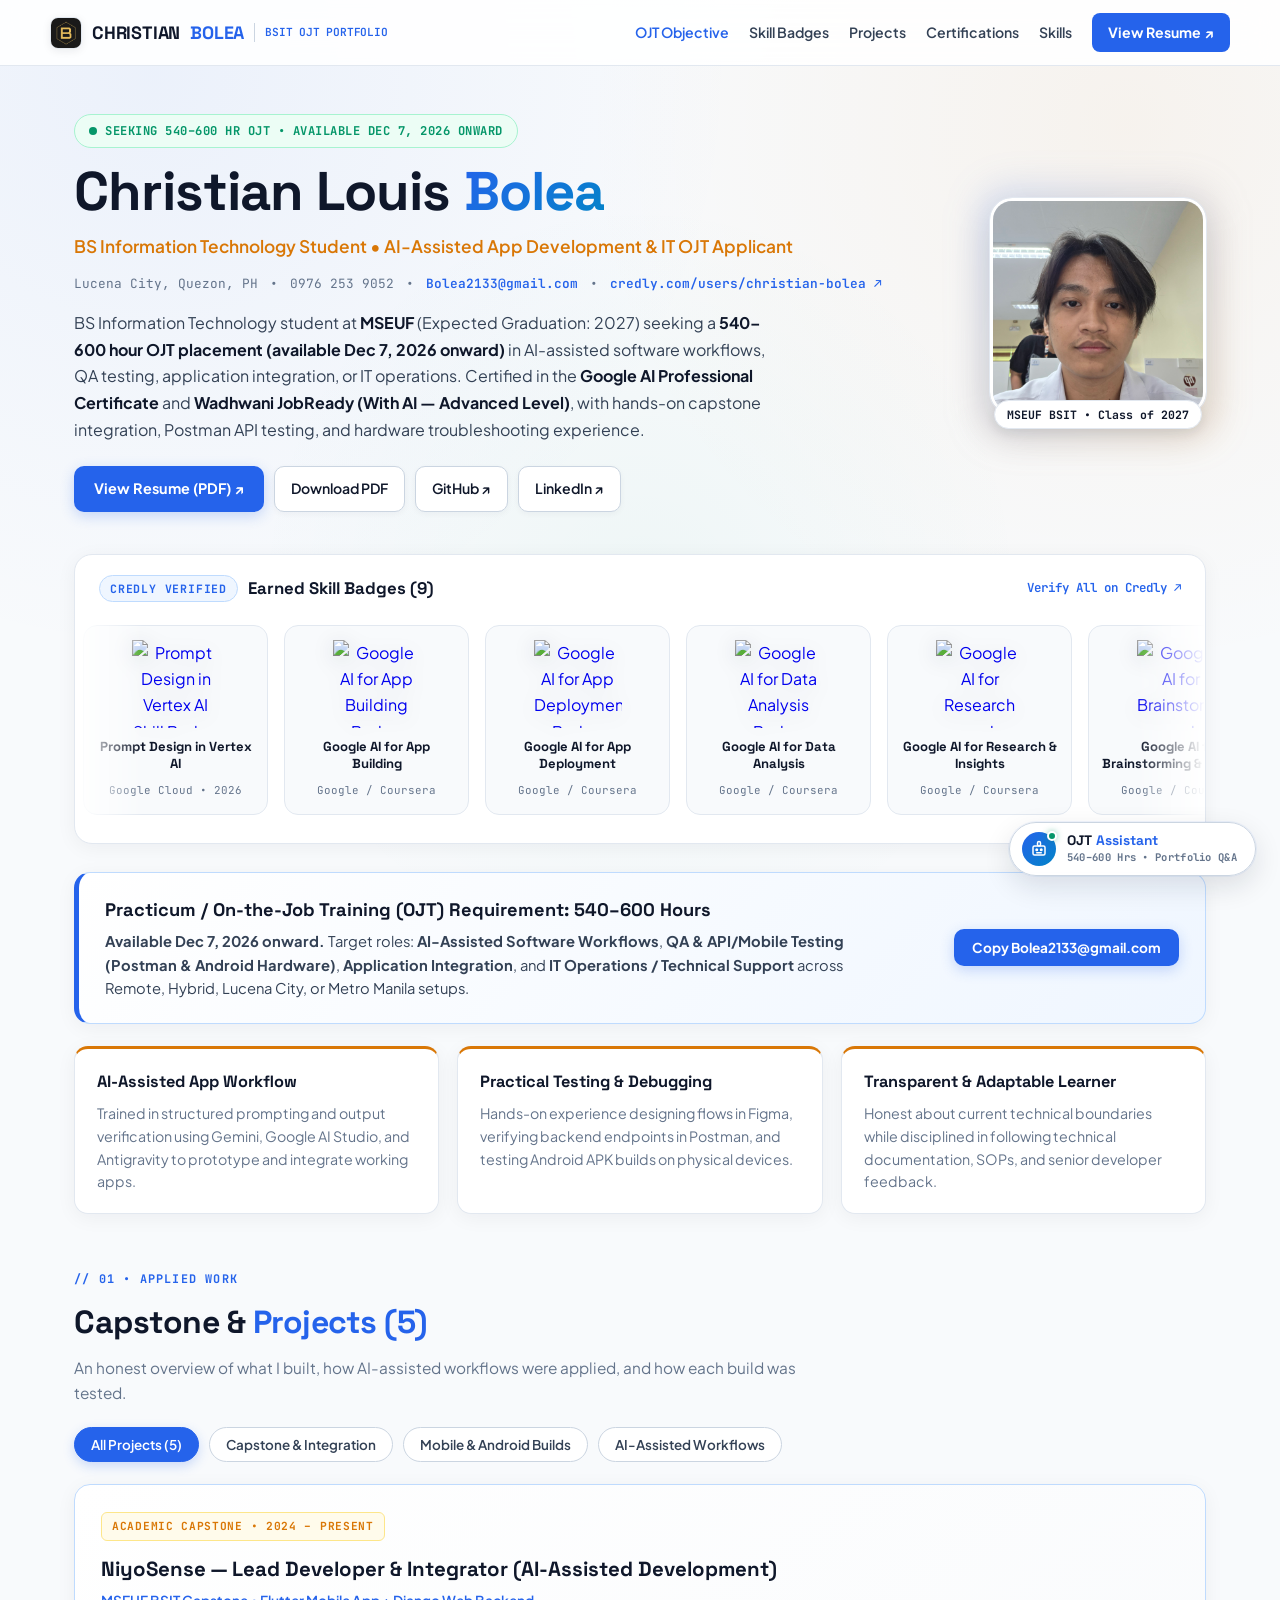
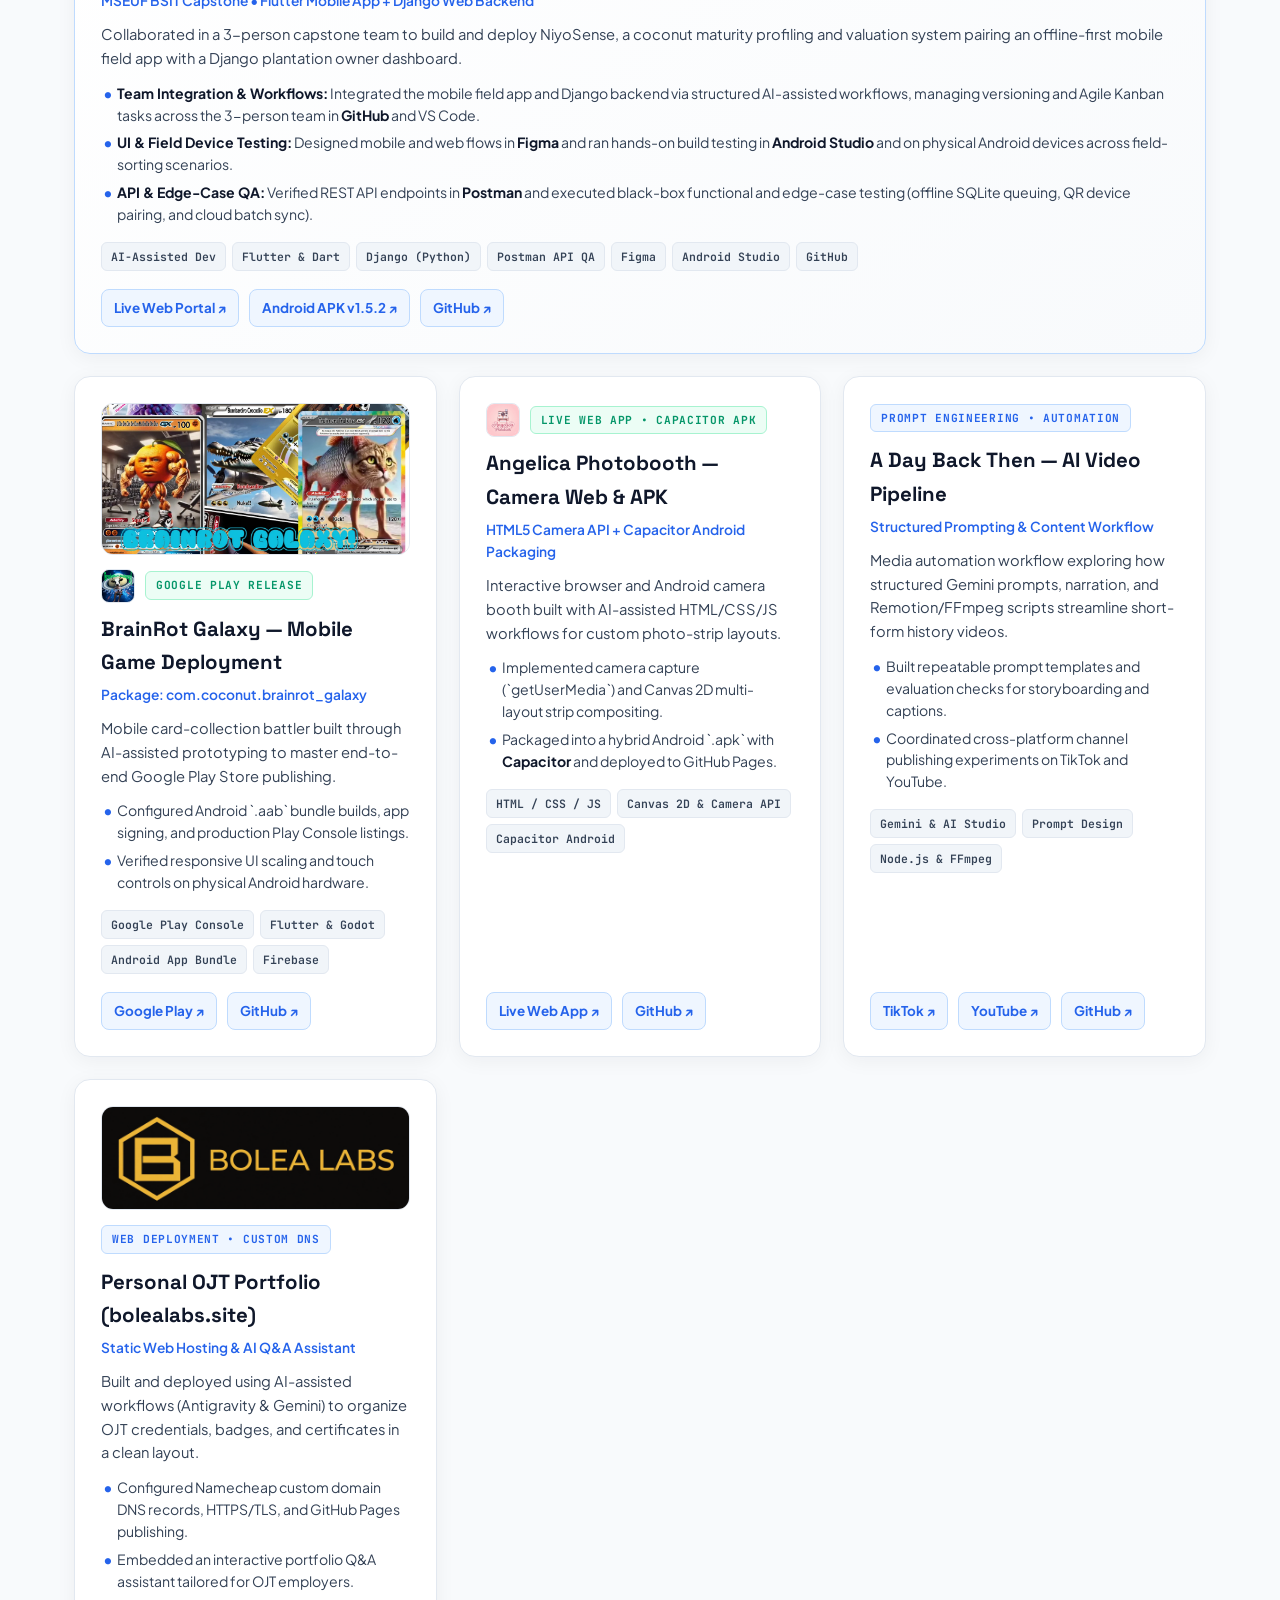
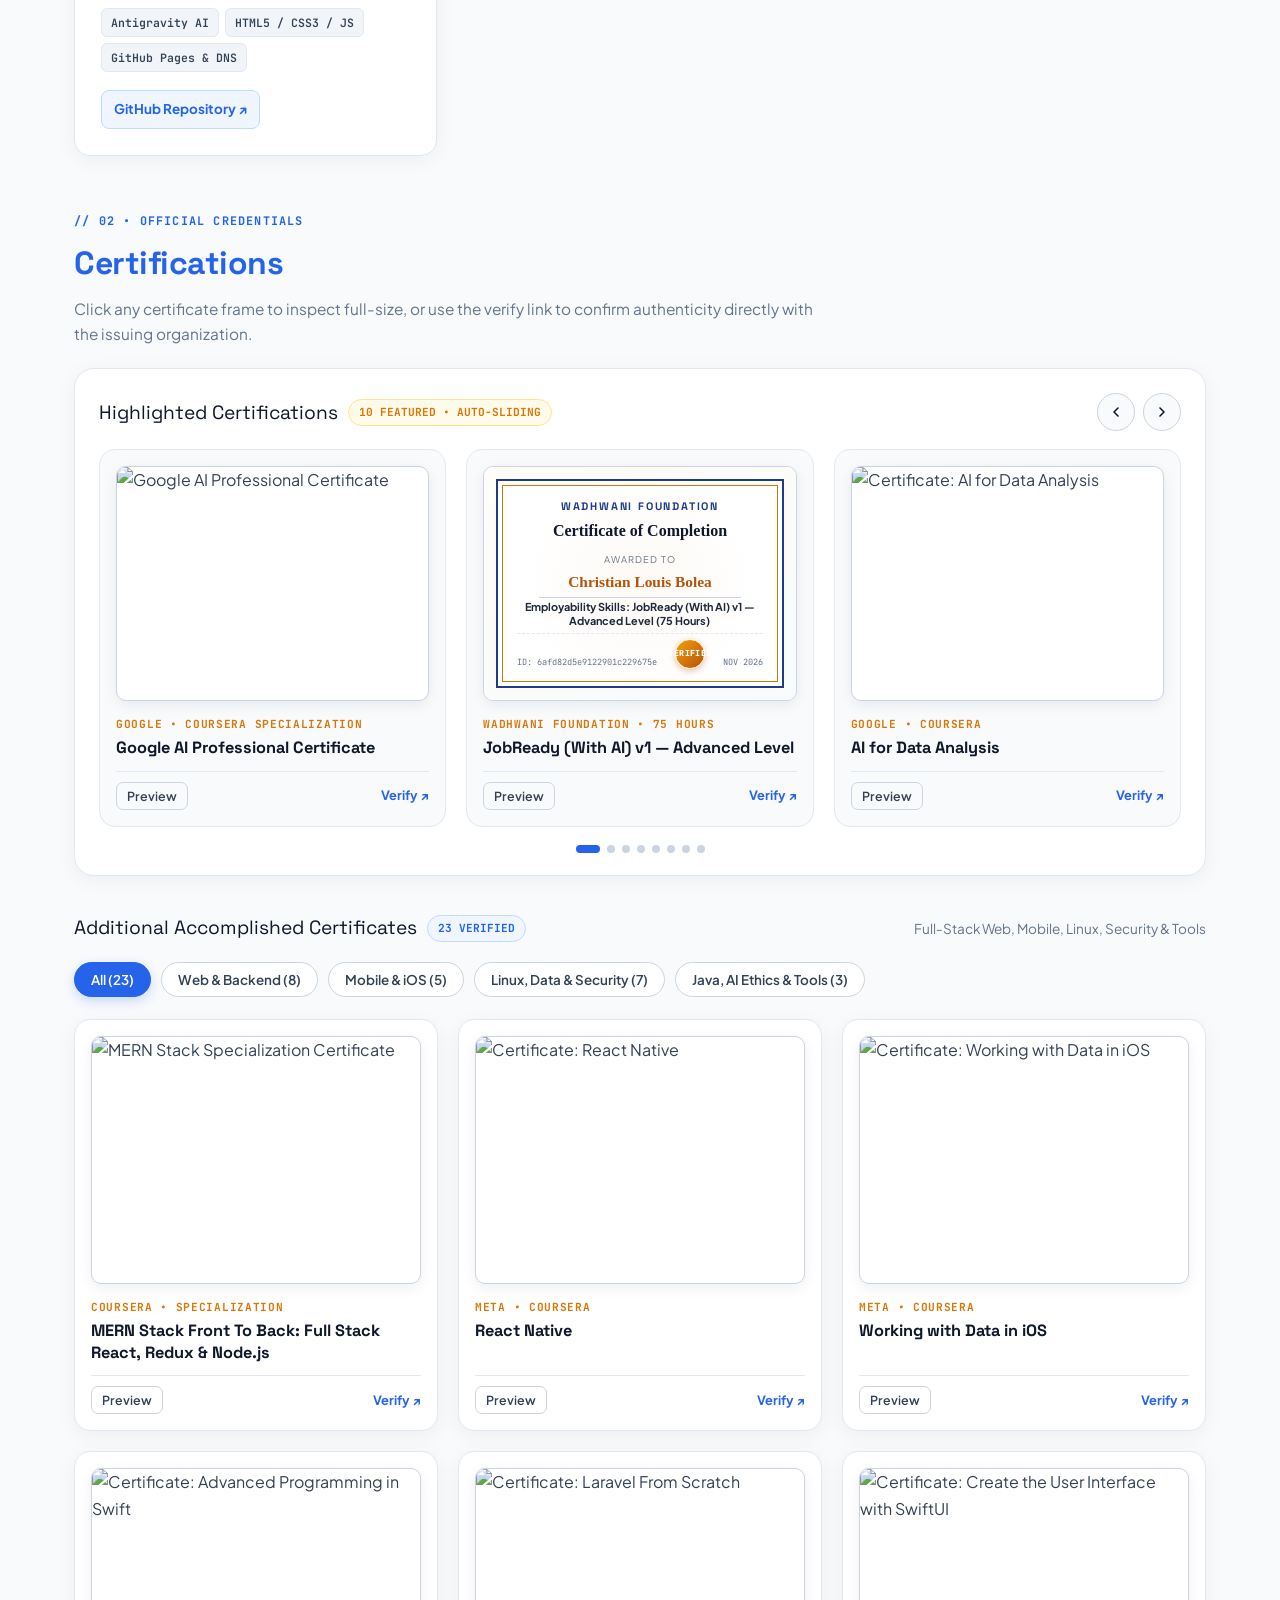
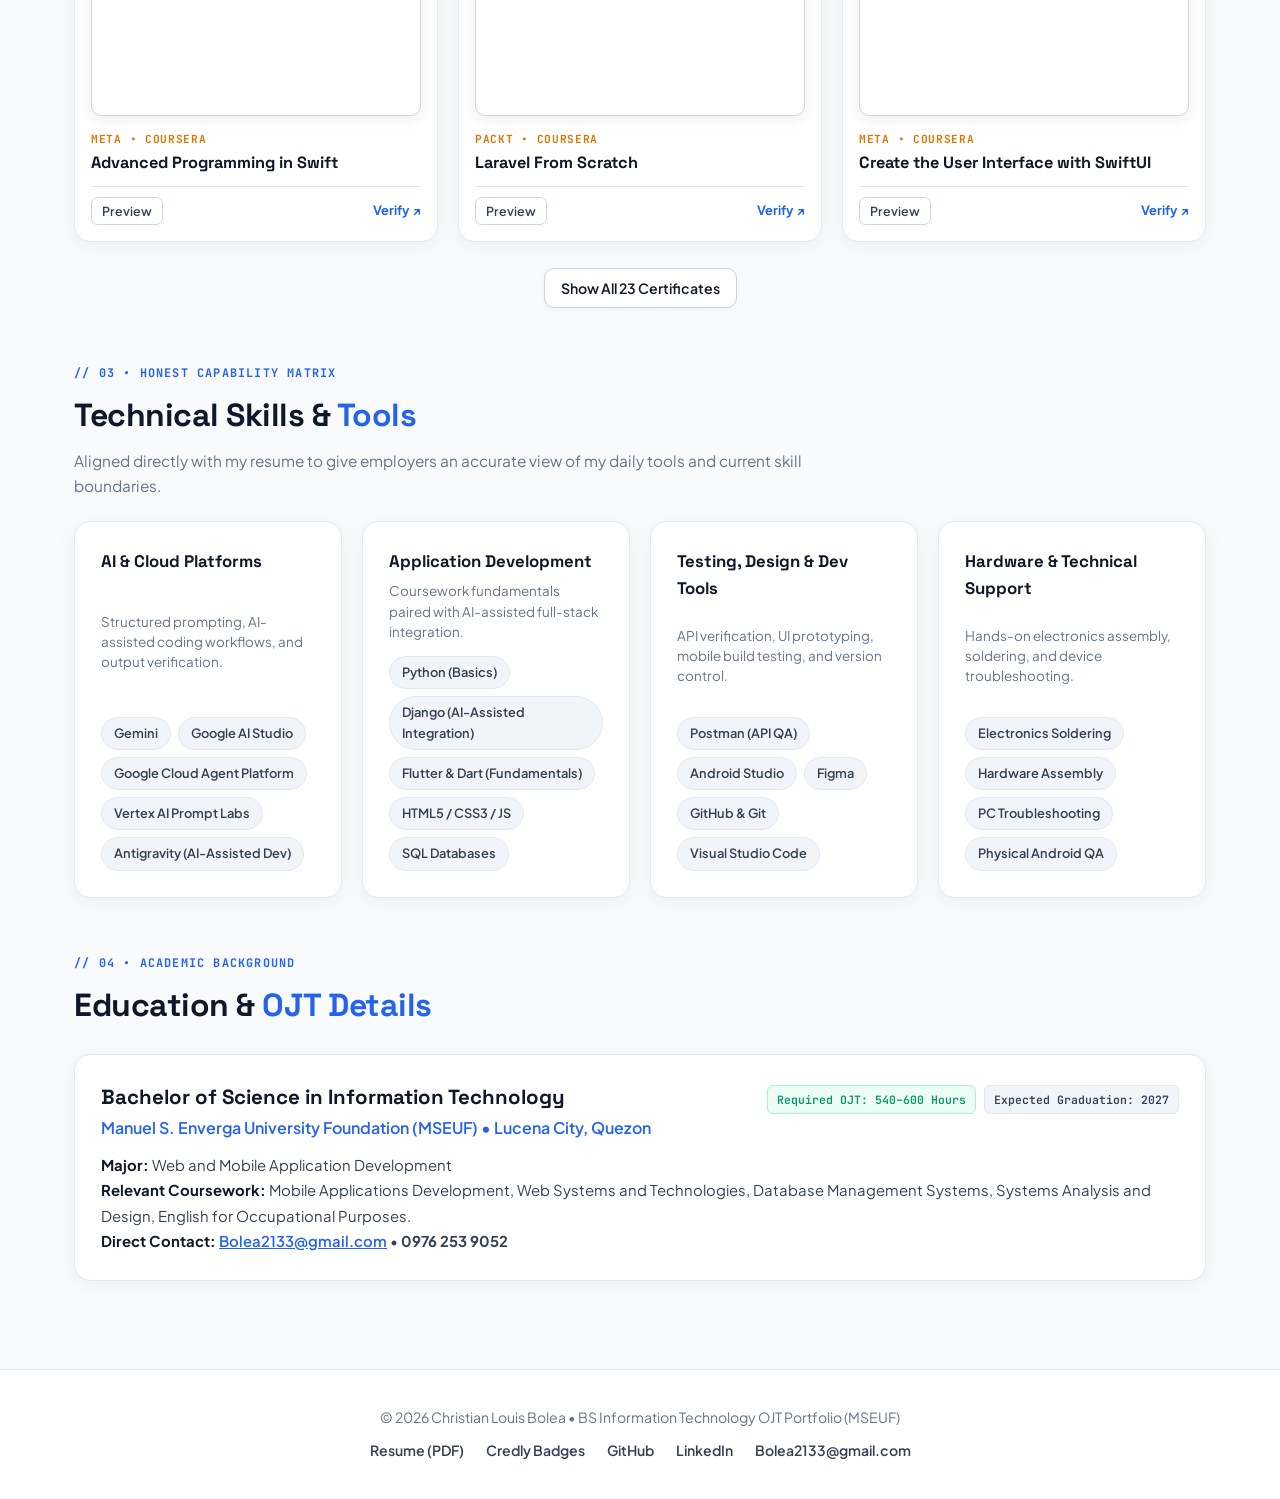
==== commit 9da911c6: "feat: update 1-page PDF resume, switch all resume links to PDF-only, and align Dec 7 availability" ====
--- a/portfolio/index.html
+++ b/portfolio/index.html
@@ -1282,7 +1282,7 @@
         <a href="#projects">Projects</a>
         <a href="#certifications">Certifications</a>
         <a href="#skills">Skills</a>
-        <a href="https://docs.google.com/document/d/1YdLI6E5Fq4_VSKi45eN3nae14dqvbs9MYOpj4qB-ZvI/edit?usp=sharing" target="_blank" rel="noopener" class="btn-nav-resume">View Resume &nearr;</a>
+        <a href="/resume.pdf" target="_blank" rel="noopener" class="btn-nav-resume">View Resume &nearr;</a>
       </nav>
     </div>
   </header>
@@ -1293,7 +1293,7 @@
       <div>
         <div class="badge-status">
           <span class="status-pulse"></span>
-          Seeking 540–600 Hour IT / Software OJT Placement
+          Seeking 540–600 Hr OJT &bull; Available Dec 7, 2026 Onward
         </div>
         <h1 class="hero-title">Christian Louis <span>Bolea</span></h1>
         <p class="hero-subtitle">BS Information Technology Student &bull; AI-Assisted App Development &amp; IT OJT Applicant</p>
@@ -1307,11 +1307,11 @@
           <a href="https://www.credly.com/users/christian-bolea" target="_blank" rel="noopener">credly.com/users/christian-bolea &nearr;</a>
         </div>
         <p class="hero-desc">
-          BS Information Technology student at <strong>MSEUF</strong> (Expected Graduation: 2027) seeking a <strong>540–600 hour OJT placement</strong> in AI-assisted software workflows, QA testing, application integration, or IT operations. Certified in the <strong>Google AI Professional Certificate</strong> and <strong>Wadhwani JobReady (With AI — Advanced Level)</strong>, with hands-on capstone integration, Postman API testing, and hardware troubleshooting experience.
+          BS Information Technology student at <strong>MSEUF</strong> (Expected Graduation: 2027) seeking a <strong>540–600 hour OJT placement (available Dec 7, 2026 onward)</strong> in AI-assisted software workflows, QA testing, application integration, or IT operations. Certified in the <strong>Google AI Professional Certificate</strong> and <strong>Wadhwani JobReady (With AI — Advanced Level)</strong>, with hands-on capstone integration, Postman API testing, and hardware troubleshooting experience.
         </p>
         <div class="hero-actions">
-          <a href="https://docs.google.com/document/d/1YdLI6E5Fq4_VSKi45eN3nae14dqvbs9MYOpj4qB-ZvI/edit?usp=sharing" target="_blank" rel="noopener" class="btn-primary">View Resume (Google Docs) &nearr;</a>
-          <a href="/resume.pdf" download="Christian_Louis_Bolea_Resume.pdf" class="btn-secondary">Download PDF Resume</a>
+          <a href="/resume.pdf" target="_blank" rel="noopener" class="btn-primary">View Resume (PDF) &nearr;</a>
+          <a href="/resume.pdf" download="Christian_Louis_Bolea_Resume.pdf" class="btn-secondary">Download PDF</a>
           <a href="https://github.com/Cbolea23" target="_blank" rel="noopener" class="btn-secondary">GitHub &nearr;</a>
           <a href="https://www.linkedin.com/in/bolea23" target="_blank" rel="noopener" class="btn-secondary">LinkedIn &nearr;</a>
         </div>
@@ -1492,7 +1492,7 @@
       <div>
         <div class="ojt-banner-title">Practicum / On-the-Job Training (OJT) Requirement: 540–600 Hours</div>
         <p class="ojt-banner-text">
-          Target roles: <strong>AI-Assisted Software Workflows</strong>, <strong>QA &amp; API/Mobile Testing (Postman &amp; Android Hardware)</strong>, <strong>Application Integration</strong>, and <strong>IT Operations / Technical Support</strong>. Available for Remote, Hybrid, Lucena City, or Metro Manila setups.
+          <strong>Available Dec 7, 2026 onward.</strong> Target roles: <strong>AI-Assisted Software Workflows</strong>, <strong>QA &amp; API/Mobile Testing (Postman &amp; Android Hardware)</strong>, <strong>Application Integration</strong>, and <strong>IT Operations / Technical Support</strong> across Remote, Hybrid, Lucena City, or Metro Manila setups.
         </p>
       </div>
       <button class="btn-primary" onclick="copyEmail('Bolea2133@gmail.com')" style="font-size: 0.85rem; padding: 10px 18px;">
@@ -1539,12 +1539,12 @@
             <h3 class="project-title">NiyoSense — Lead Developer &amp; Integrator (AI-Assisted Development)</h3>
             <p class="project-subtitle">MSEUF BSIT Capstone &bull; Flutter Mobile App + Django Web Backend</p>
             <p class="project-desc">
-              Capstone mobile and web platform supporting field data recording and coconut maturity grading workflows.
+              Collaborated in a 3-person capstone team to build and deploy NiyoSense, a coconut maturity profiling and valuation system pairing an offline-first mobile field app with a Django plantation owner dashboard.
             </p>
             <ul class="project-bullets">
-              <li><strong>End-to-End Integration:</strong> Integrated and deployed the Flutter mobile app and Django backend using structured AI-assisted coding and prototyping workflows.</li>
-              <li><strong>UI &amp; Device QA:</strong> Designed screens in <strong>Figma</strong>, compiled builds in <strong>Android Studio</strong>, and tested directly on physical Android smartphones.</li>
-              <li><strong>API &amp; Git Workflows:</strong> Debugged REST API endpoints with <strong>Postman</strong> and managed versioning on <strong>GitHub</strong> via VS Code.</li>
+              <li><strong>Team Integration &amp; Workflows:</strong> Integrated the mobile field app and Django backend via structured AI-assisted workflows, managing versioning and Agile Kanban tasks across the 3-person team in <strong>GitHub</strong> and VS Code.</li>
+              <li><strong>UI &amp; Field Device Testing:</strong> Designed mobile and web flows in <strong>Figma</strong> and ran hands-on build testing in <strong>Android Studio</strong> and on physical Android devices across field-sorting scenarios.</li>
+              <li><strong>API &amp; Edge-Case QA:</strong> Verified REST API endpoints in <strong>Postman</strong> and executed black-box functional and edge-case testing (offline SQLite queuing, QR device pairing, and cloud batch sync).</li>
             </ul>
             <div class="tech-stack">
               <span class="tech-pill">AI-Assisted Dev</span>
@@ -2390,8 +2390,7 @@
     <div style="max-width: 1180px; margin: 0 auto;">
       <p>&copy; 2026 Christian Louis Bolea &bull; BS Information Technology OJT Portfolio (MSEUF)</p>
       <p style="margin-top: 10px;">
-        <a href="https://docs.google.com/document/d/1YdLI6E5Fq4_VSKi45eN3nae14dqvbs9MYOpj4qB-ZvI/edit?usp=sharing" target="_blank" rel="noopener">Resume (Google Docs)</a>
-        <a href="/resume.pdf" download="Christian_Louis_Bolea_Resume.pdf">Resume (PDF)</a>
+        <a href="/resume.pdf" target="_blank" rel="noopener">Resume (PDF)</a>
         <a href="https://www.credly.com/users/christian-bolea" target="_blank" rel="noopener">Credly Badges</a>
         <a href="https://github.com/Cbolea23" target="_blank" rel="noopener">GitHub</a>
         <a href="https://www.linkedin.com/in/bolea23" target="_blank" rel="noopener">LinkedIn</a>
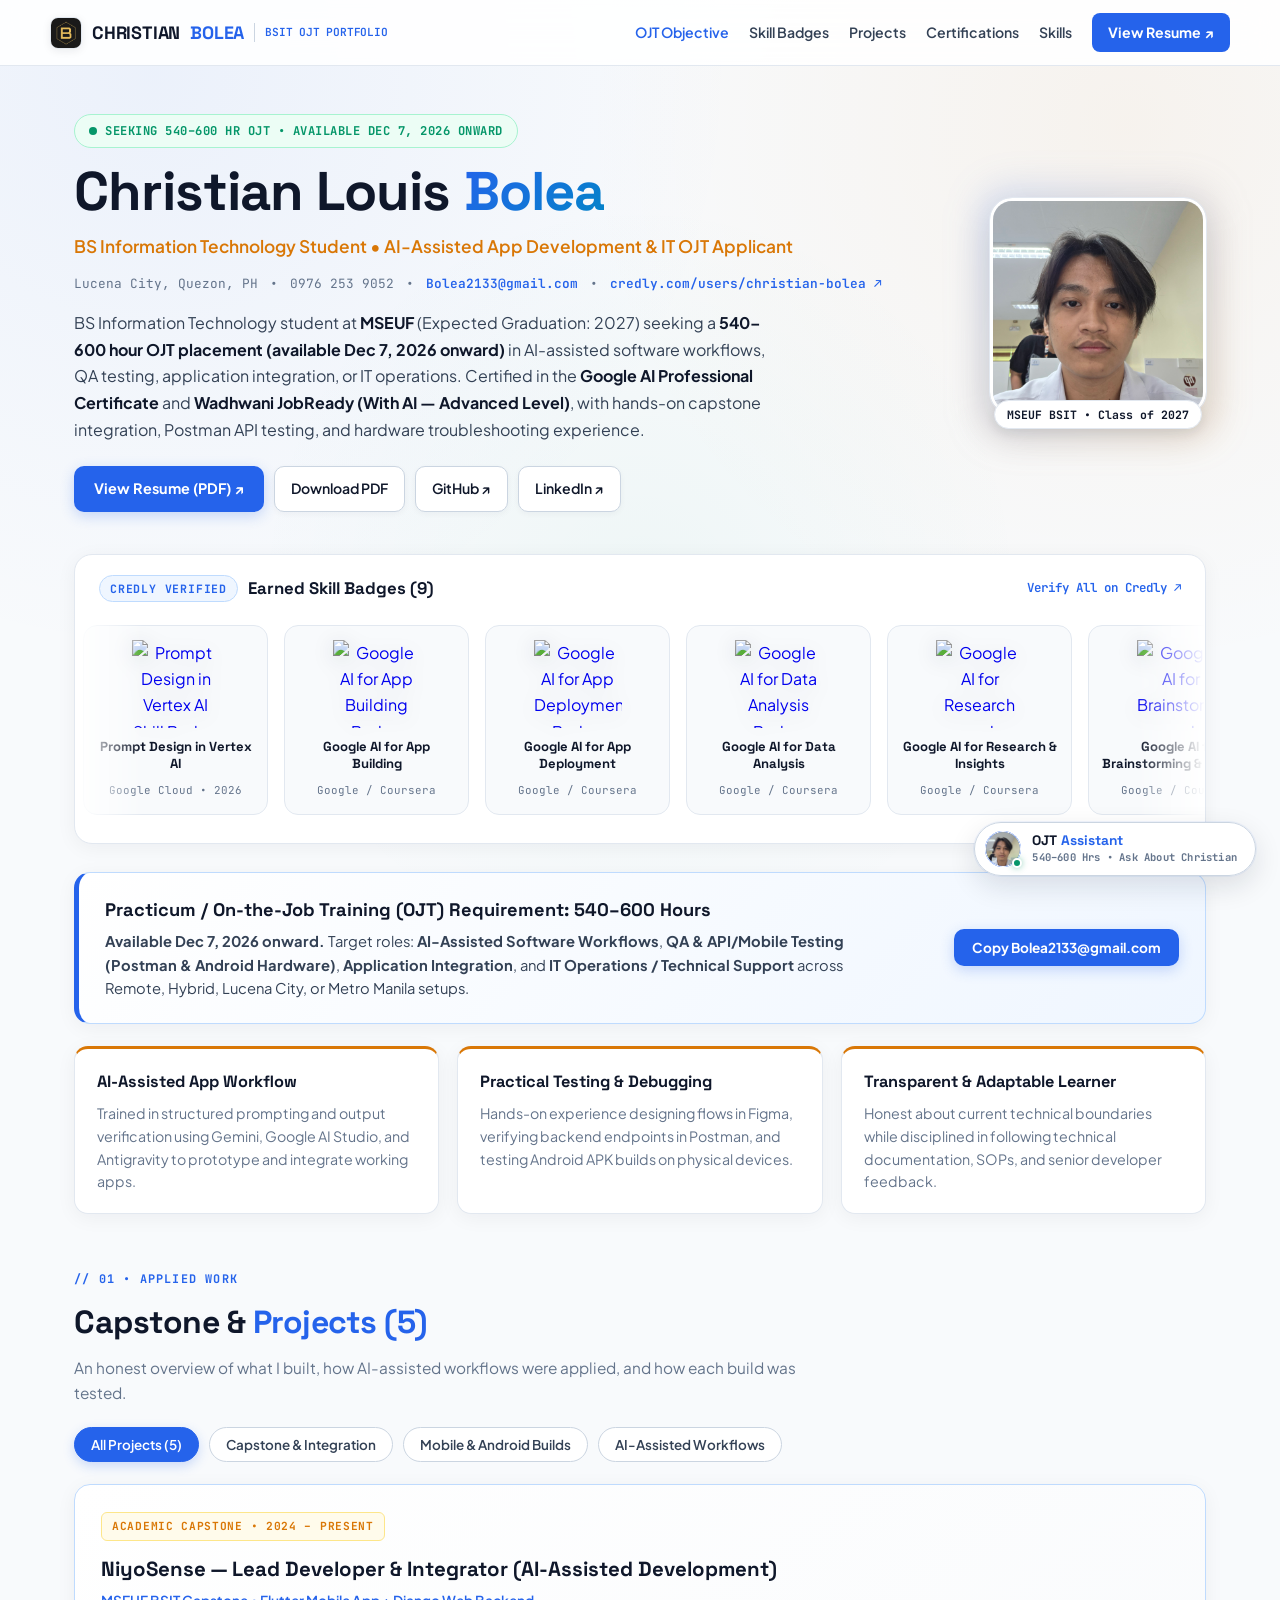
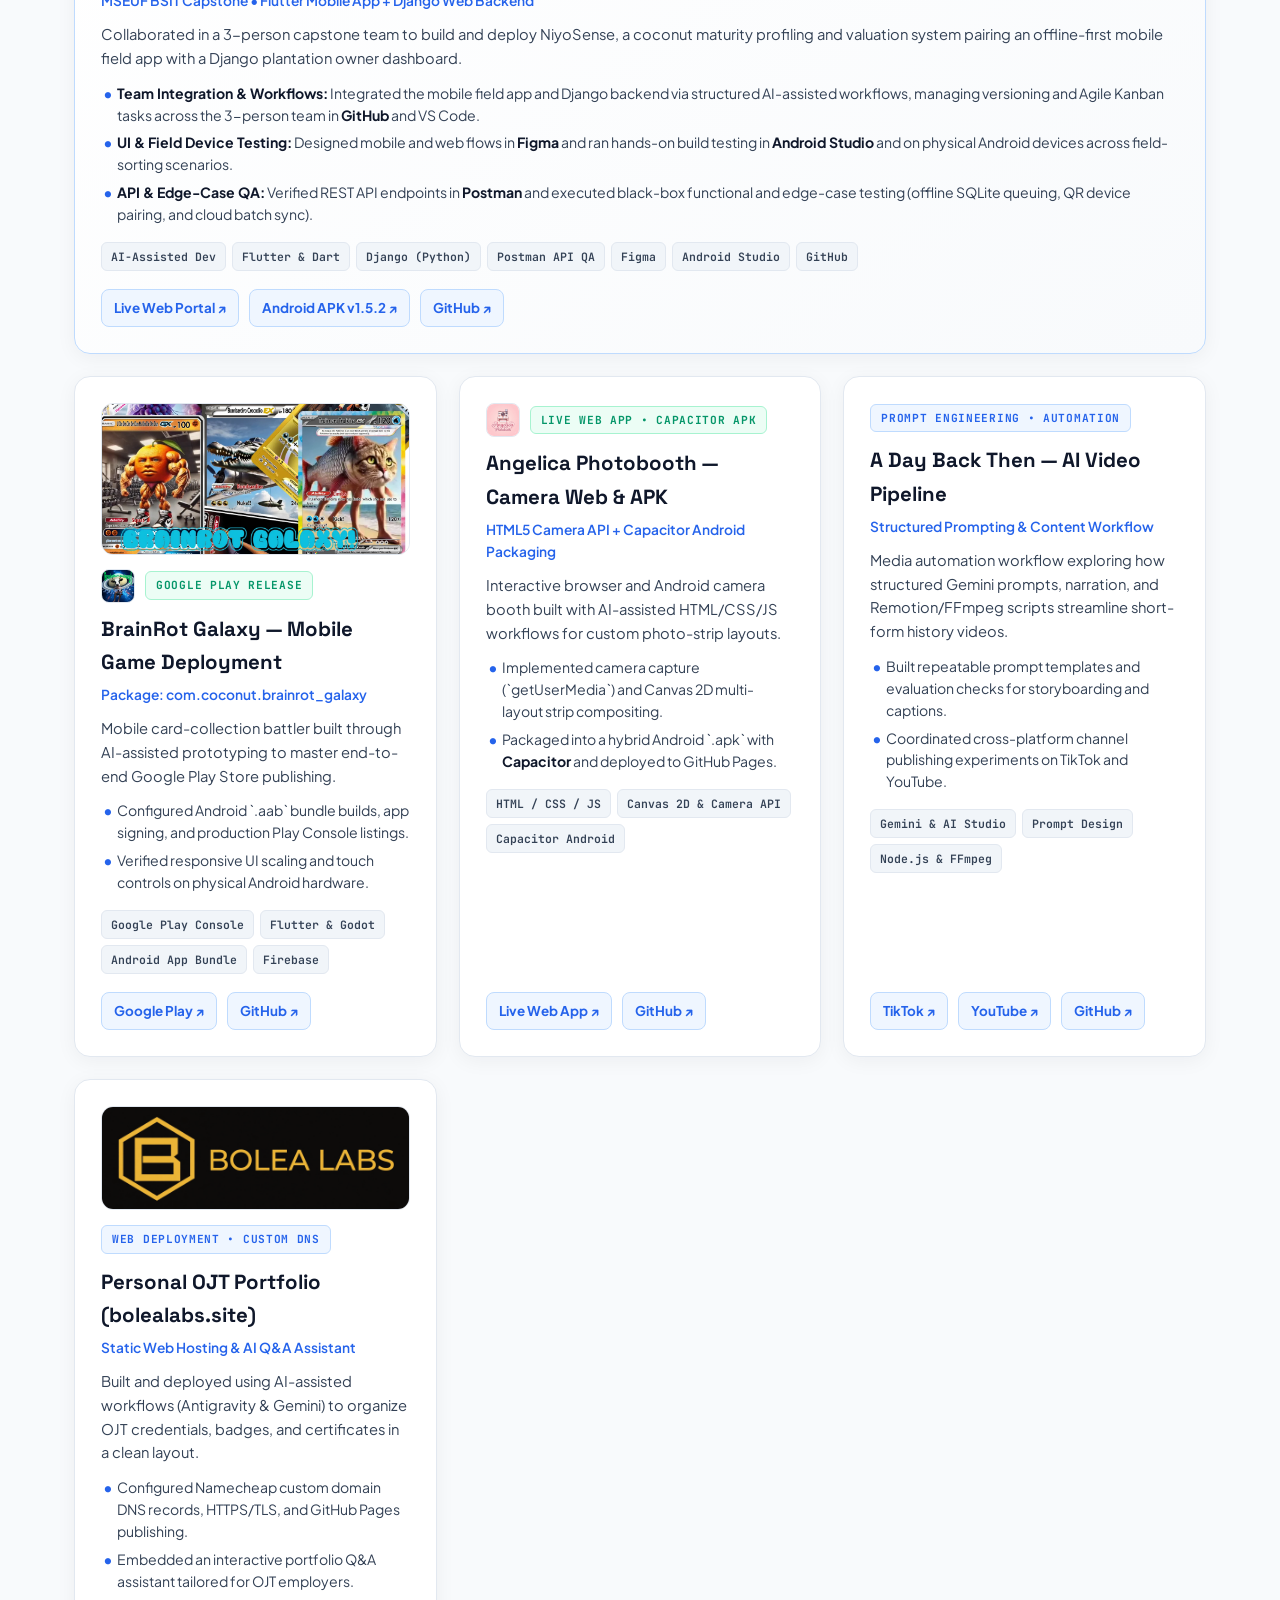
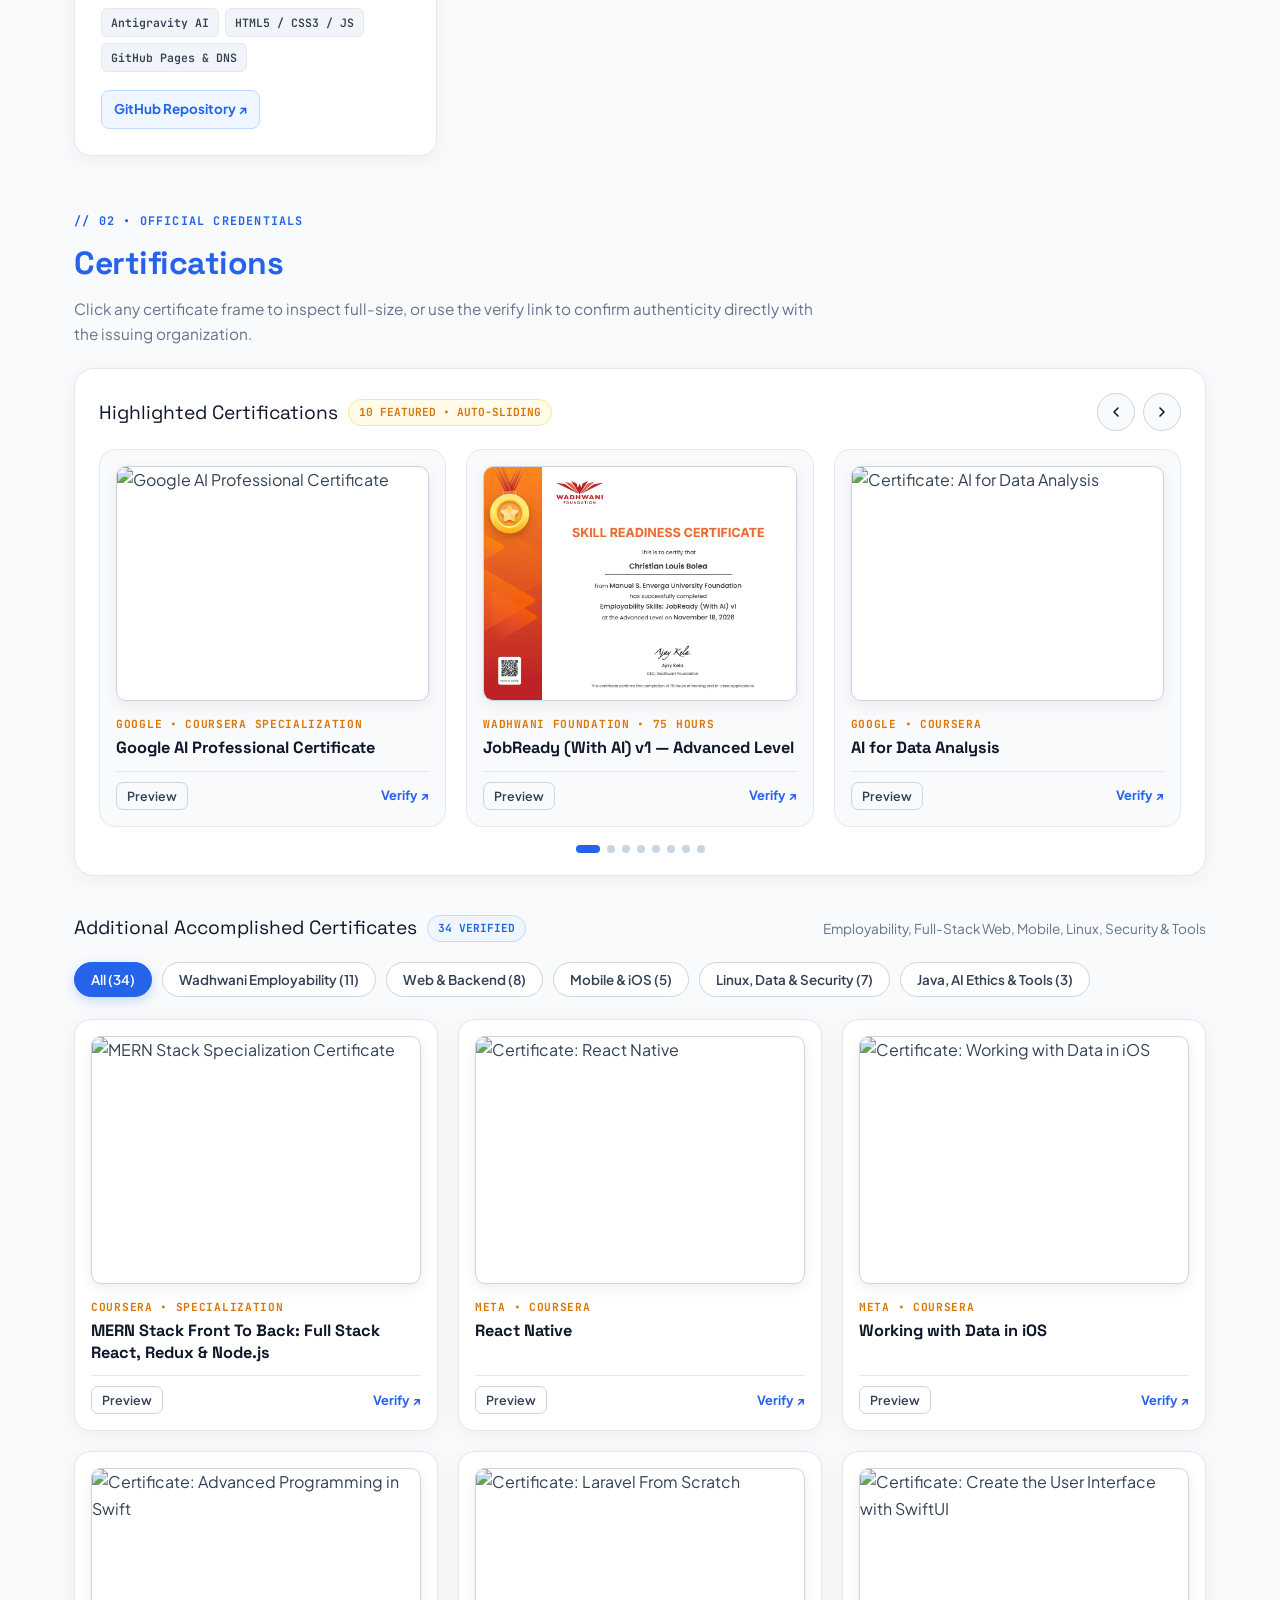
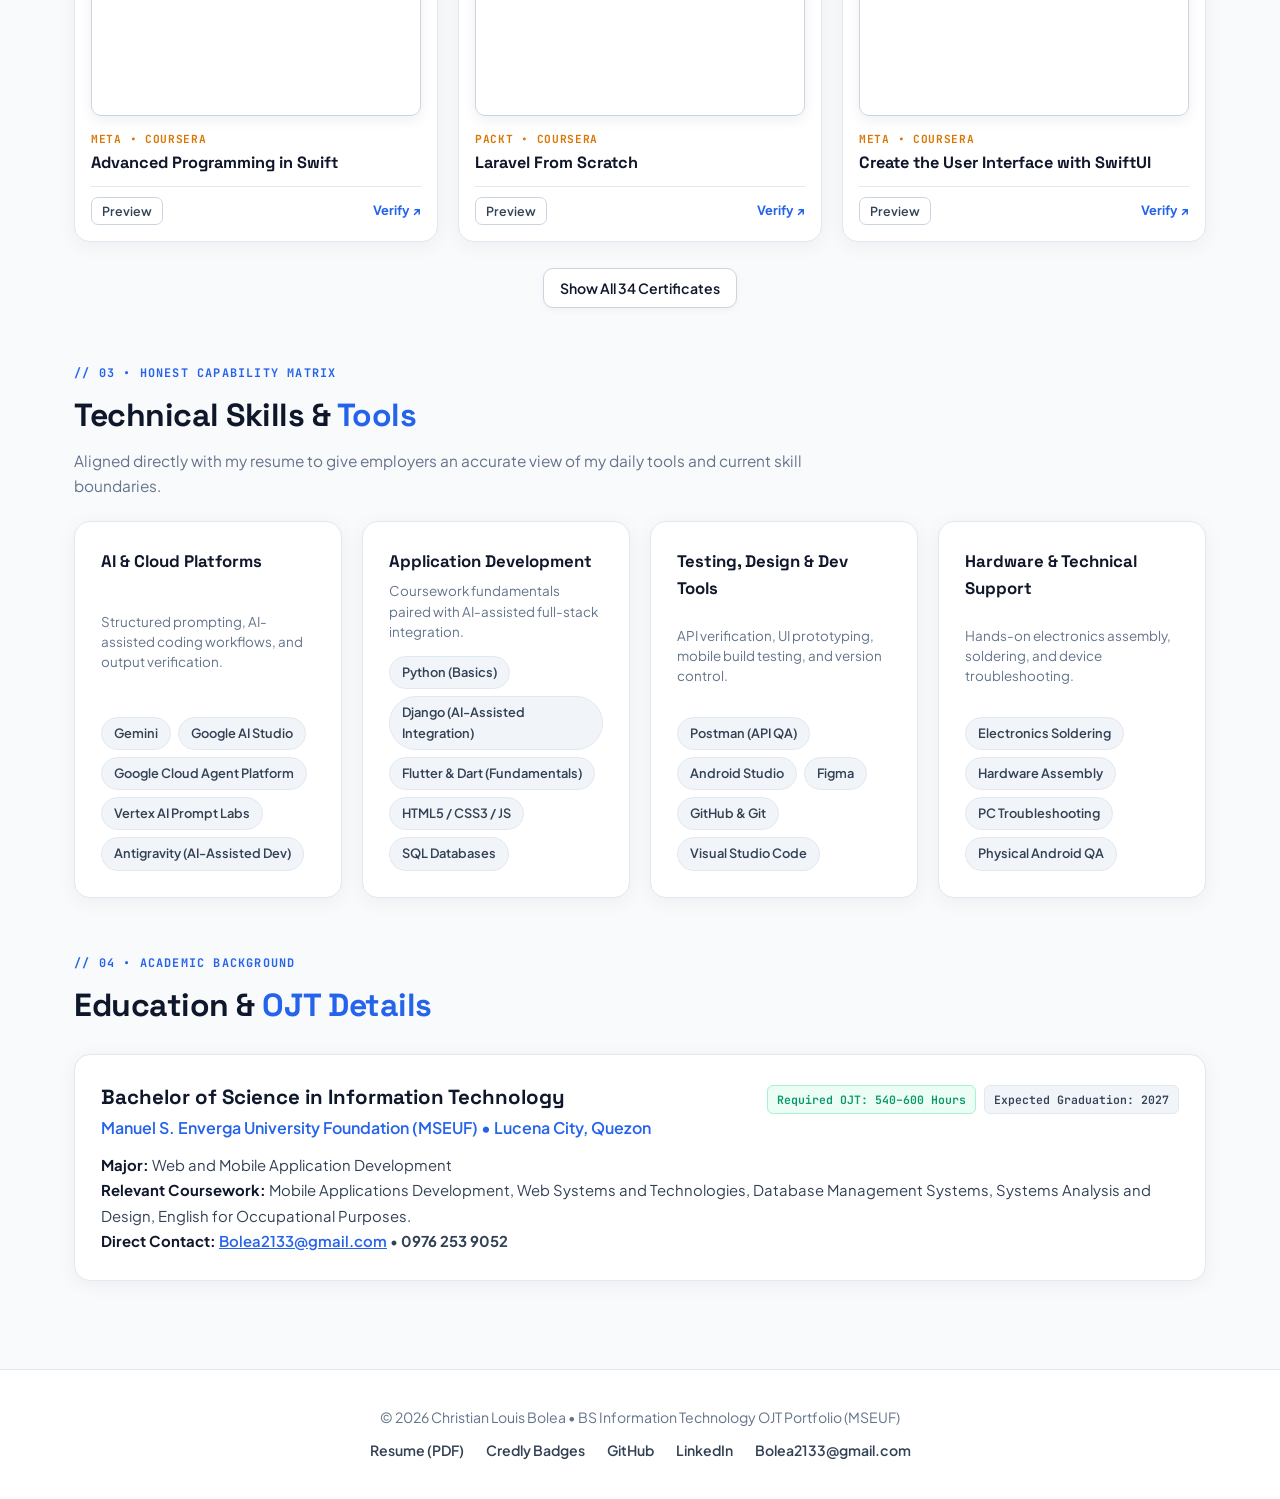
==== commit 3fd384b4: "feat: add 11 rendered Wadhwani certificates, redesign light-mode OJT assistant, and cache-bust asset" ====
--- a/portfolio/index.html
+++ b/portfolio/index.html
@@ -17,7 +17,7 @@
   <link rel="preconnect" href="https://fonts.googleapis.com">
   <link rel="preconnect" href="https://fonts.gstatic.com" crossorigin>
   <link href="https://fonts.googleapis.com/css2?family=JetBrains+Mono:wght@400;500;600;700&family=Plus+Jakarta+Sans:wght@400;500;600;700;800&family=Space+Grotesk:wght@500;600;700&display=swap" rel="stylesheet">
-  <link rel="stylesheet" href="/agent.css">
+  <link rel="stylesheet" href="/agent.css?v=20261124">
 
   <style>
     :root {
@@ -1721,36 +1721,17 @@
               </div>
             </div>
 
-            <!-- H2: Wadhwani JobReady (With AI) — Framed HTML Diploma Card -->
+            <!-- H2: Wadhwani JobReady (With AI) — Rendered PDF Certificate Image -->
             <div class="cert-slide">
-              <div class="cert-frame" onclick="openLightboxWadhwani()">
-                <div class="wf-diploma">
-                  <div class="wf-diploma-outer">
-                    <div class="wf-diploma-inner">
-                      <div>
-                        <div class="wf-org">Wadhwani Foundation</div>
-                        <div class="wf-heading">Certificate of Completion</div>
-                      </div>
-                      <div>
-                        <div class="wf-presented">Awarded To</div>
-                        <div class="wf-recipient">Christian Louis Bolea</div>
-                        <div class="wf-course">Employability Skills: JobReady (With AI) v1 &mdash; Advanced Level (75 Hours)</div>
-                      </div>
-                      <div class="wf-meta-row">
-                        <span>ID: 6afd82d5e9122901c229675e</span>
-                        <span class="wf-seal">VERIFIED</span>
-                        <span>NOV 2026</span>
-                      </div>
-                    </div>
-                  </div>
-                </div>
+              <div class="cert-frame" onclick="openLightboxImg('/certs/wadhwani/6afd82d5e9122901c229675e.webp', 'Employability Skills: JobReady (With AI) v1 — Advanced Level', 'Wadhwani Foundation • 75 Hours', 'https://web.certificate.wfglobal.org/en/certificate?certificateId=6afd82d5e9122901c229675e')">
+                <img src="/certs/wadhwani/6afd82d5e9122901c229675e.webp" alt="Wadhwani Foundation Skill Readiness Certificate: JobReady (With AI) v1" loading="lazy">
                 <span class="cert-zoom-hint">Click to Zoom</span>
               </div>
               <div class="cert-card-meta">
                 <div class="cert-issuer">Wadhwani Foundation &bull; 75 Hours</div>
                 <div class="cert-name">JobReady (With AI) v1 — Advanced Level</div>
                 <div class="cert-actions-row">
-                  <button class="btn-preview-sm" onclick="openLightboxWadhwani()">Preview</button>
+                  <button class="btn-preview-sm" onclick="openLightboxImg('/certs/wadhwani/6afd82d5e9122901c229675e.webp', 'Employability Skills: JobReady (With AI) v1 — Advanced Level', 'Wadhwani Foundation • 75 Hours', 'https://web.certificate.wfglobal.org/en/certificate?certificateId=6afd82d5e9122901c229675e')">Preview</button>
                   <a href="https://web.certificate.wfglobal.org/en/certificate?certificateId=6afd82d5e9122901c229675e" target="_blank" rel="noopener" class="cert-verify">Verify &nearr;</a>
                 </div>
               </div>
@@ -1889,17 +1870,18 @@
         <div class="slider-dots" id="sliderDots" aria-label="Certificate Slide Navigation"></div>
       </div>
 
-      <!-- Part B: Additional Accomplished Certificates (23 Visual Framed Cards) -->
+      <!-- Part B: Additional Accomplished Certificates (34 Visual Framed Cards) -->
       <div class="other-certs-header">
         <div class="cert-sub-heading">
           <span>Additional Accomplished Certificates</span>
-          <span class="cert-sub-pill" style="background: var(--blue-soft); color: var(--blue); border-color: var(--blue-border);">23 Verified</span>
-        </div>
-        <span style="font-size: 0.85rem; color: var(--ink-muted);">Full-Stack Web, Mobile, Linux, Security &amp; Tools</span>
+          <span class="cert-sub-pill" style="background: var(--blue-soft); color: var(--blue); border-color: var(--blue-border);">34 Verified</span>
+        </div>
+        <span style="font-size: 0.85rem; color: var(--ink-muted);">Employability, Full-Stack Web, Mobile, Linux, Security &amp; Tools</span>
       </div>
 
       <div class="filter-bar" id="certFilterBar">
-        <button class="filter-btn active" onclick="filterCerts('all', this)">All (23)</button>
+        <button class="filter-btn active" onclick="filterCerts('all', this)">All (34)</button>
+        <button class="filter-btn" onclick="filterCerts('wadhwani', this)">Wadhwani Employability (11)</button>
         <button class="filter-btn" onclick="filterCerts('web', this)">Web &amp; Backend (8)</button>
         <button class="filter-btn" onclick="filterCerts('mobile', this)">Mobile &amp; iOS (5)</button>
         <button class="filter-btn" onclick="filterCerts('infra', this)">Linux, Data &amp; Security (7)</button>
@@ -2274,10 +2256,194 @@
             </div>
           </div>
         </div>
+        <!-- O24–O34: 11 Wadhwani Foundation Employability Microcertificates -->
+        <div class="cert-grid-card hidden" data-cert-cat="wadhwani">
+          <div class="cert-frame" onclick="openLightboxImg('/certs/wadhwani/6af3f9fdb95747192f272eaa.webp', 'Effective Speaking and Listening Skills (US English)', 'Wadhwani Foundation • Microcertificate', 'https://web.certificate.wfglobal.org/en/certificate?certificateId=6af3f9fdb95747192f272eaa')">
+            <img src="/certs/wadhwani/6af3f9fdb95747192f272eaa.webp" alt="Certificate: Effective Speaking and Listening Skills" loading="lazy">
+            <span class="cert-zoom-hint">Click to Zoom</span>
+          </div>
+          <div class="cert-card-meta">
+            <div class="cert-issuer">Wadhwani Foundation &bull; Microcertificate</div>
+            <div class="cert-name">Effective Speaking and Listening Skills (US English)</div>
+            <div class="cert-actions-row">
+              <button class="btn-preview-sm" onclick="openLightboxImg('/certs/wadhwani/6af3f9fdb95747192f272eaa.webp', 'Effective Speaking and Listening Skills (US English)', 'Wadhwani Foundation • Microcertificate', 'https://web.certificate.wfglobal.org/en/certificate?certificateId=6af3f9fdb95747192f272eaa')">Preview</button>
+              <a href="https://web.certificate.wfglobal.org/en/certificate?certificateId=6af3f9fdb95747192f272eaa" target="_blank" rel="noopener" class="cert-verify">Verify &nearr;</a>
+            </div>
+          </div>
+        </div>
+
+        <div class="cert-grid-card hidden" data-cert-cat="wadhwani">
+          <div class="cert-frame" onclick="openLightboxImg('/certs/wadhwani/6afa93309e29673e608723cf.webp', 'Impactful Writing Skills (US English)', 'Wadhwani Foundation • Microcertificate', 'https://web.certificate.wfglobal.org/en/certificate?certificateId=6afa93309e29673e608723cf')">
+            <img src="/certs/wadhwani/6afa93309e29673e608723cf.webp" alt="Certificate: Impactful Writing Skills" loading="lazy">
+            <span class="cert-zoom-hint">Click to Zoom</span>
+          </div>
+          <div class="cert-card-meta">
+            <div class="cert-issuer">Wadhwani Foundation &bull; Microcertificate</div>
+            <div class="cert-name">Impactful Writing Skills (US English)</div>
+            <div class="cert-actions-row">
+              <button class="btn-preview-sm" onclick="openLightboxImg('/certs/wadhwani/6afa93309e29673e608723cf.webp', 'Impactful Writing Skills (US English)', 'Wadhwani Foundation • Microcertificate', 'https://web.certificate.wfglobal.org/en/certificate?certificateId=6afa93309e29673e608723cf')">Preview</button>
+              <a href="https://web.certificate.wfglobal.org/en/certificate?certificateId=6afa93309e29673e608723cf" target="_blank" rel="noopener" class="cert-verify">Verify &nearr;</a>
+            </div>
+          </div>
+        </div>
+
+        <div class="cert-grid-card hidden" data-cert-cat="wadhwani">
+          <div class="cert-frame" onclick="openLightboxImg('/certs/wadhwani/6afad56c22a4d19c9bb48e44.webp', 'Self-Presentation (US English)', 'Wadhwani Foundation • Microcertificate', 'https://web.certificate.wfglobal.org/en/certificate?certificateId=6afad56c22a4d19c9bb48e44')">
+            <img src="/certs/wadhwani/6afad56c22a4d19c9bb48e44.webp" alt="Certificate: Self-Presentation" loading="lazy">
+            <span class="cert-zoom-hint">Click to Zoom</span>
+          </div>
+          <div class="cert-card-meta">
+            <div class="cert-issuer">Wadhwani Foundation &bull; Microcertificate</div>
+            <div class="cert-name">Self-Presentation (US English)</div>
+            <div class="cert-actions-row">
+              <button class="btn-preview-sm" onclick="openLightboxImg('/certs/wadhwani/6afad56c22a4d19c9bb48e44.webp', 'Self-Presentation (US English)', 'Wadhwani Foundation • Microcertificate', 'https://web.certificate.wfglobal.org/en/certificate?certificateId=6afad56c22a4d19c9bb48e44')">Preview</button>
+              <a href="https://web.certificate.wfglobal.org/en/certificate?certificateId=6afad56c22a4d19c9bb48e44" target="_blank" rel="noopener" class="cert-verify">Verify &nearr;</a>
+            </div>
+          </div>
+        </div>
+
+        <div class="cert-grid-card hidden" data-cert-cat="wadhwani">
+          <div class="cert-frame" onclick="openLightboxImg('/certs/wadhwani/6afb10680453f8ea5329b1dd.webp', 'Self Management (US English)', 'Wadhwani Foundation • Microcertificate', 'https://web.certificate.wfglobal.org/en/certificate?certificateId=6afb10680453f8ea5329b1dd')">
+            <img src="/certs/wadhwani/6afb10680453f8ea5329b1dd.webp" alt="Certificate: Self Management" loading="lazy">
+            <span class="cert-zoom-hint">Click to Zoom</span>
+          </div>
+          <div class="cert-card-meta">
+            <div class="cert-issuer">Wadhwani Foundation &bull; Microcertificate</div>
+            <div class="cert-name">Self Management (US English)</div>
+            <div class="cert-actions-row">
+              <button class="btn-preview-sm" onclick="openLightboxImg('/certs/wadhwani/6afb10680453f8ea5329b1dd.webp', 'Self Management (US English)', 'Wadhwani Foundation • Microcertificate', 'https://web.certificate.wfglobal.org/en/certificate?certificateId=6afb10680453f8ea5329b1dd')">Preview</button>
+              <a href="https://web.certificate.wfglobal.org/en/certificate?certificateId=6afb10680453f8ea5329b1dd" target="_blank" rel="noopener" class="cert-verify">Verify &nearr;</a>
+            </div>
+          </div>
+        </div>
+
+        <div class="cert-grid-card hidden" data-cert-cat="wadhwani">
+          <div class="cert-frame" onclick="openLightboxImg('/certs/wadhwani/6afb17649a3fdee175229f05.webp', 'Interpersonal Skills (US English)', 'Wadhwani Foundation • Microcertificate', 'https://web.certificate.wfglobal.org/en/certificate?certificateId=6afb17649a3fdee175229f05')">
+            <img src="/certs/wadhwani/6afb17649a3fdee175229f05.webp" alt="Certificate: Interpersonal Skills" loading="lazy">
+            <span class="cert-zoom-hint">Click to Zoom</span>
+          </div>
+          <div class="cert-card-meta">
+            <div class="cert-issuer">Wadhwani Foundation &bull; Microcertificate</div>
+            <div class="cert-name">Interpersonal Skills (US English)</div>
+            <div class="cert-actions-row">
+              <button class="btn-preview-sm" onclick="openLightboxImg('/certs/wadhwani/6afb17649a3fdee175229f05.webp', 'Interpersonal Skills (US English)', 'Wadhwani Foundation • Microcertificate', 'https://web.certificate.wfglobal.org/en/certificate?certificateId=6afb17649a3fdee175229f05')">Preview</button>
+              <a href="https://web.certificate.wfglobal.org/en/certificate?certificateId=6afb17649a3fdee175229f05" target="_blank" rel="noopener" class="cert-verify">Verify &nearr;</a>
+            </div>
+          </div>
+        </div>
+
+        <div class="cert-grid-card hidden" data-cert-cat="wadhwani">
+          <div class="cert-frame" onclick="openLightboxImg('/certs/wadhwani/6afb1863e9122901c227c376.webp', 'Problem Solving &amp; Innovation (US English)', 'Wadhwani Foundation • Microcertificate', 'https://web.certificate.wfglobal.org/en/certificate?certificateId=6afb1863e9122901c227c376')">
+            <img src="/certs/wadhwani/6afb1863e9122901c227c376.webp" alt="Certificate: Problem Solving and Innovation" loading="lazy">
+            <span class="cert-zoom-hint">Click to Zoom</span>
+          </div>
+          <div class="cert-card-meta">
+            <div class="cert-issuer">Wadhwani Foundation &bull; Microcertificate</div>
+            <div class="cert-name">Problem Solving &amp; Innovation (US English)</div>
+            <div class="cert-actions-row">
+              <button class="btn-preview-sm" onclick="openLightboxImg('/certs/wadhwani/6afb1863e9122901c227c376.webp', 'Problem Solving &amp; Innovation (US English)', 'Wadhwani Foundation • Microcertificate', 'https://web.certificate.wfglobal.org/en/certificate?certificateId=6afb1863e9122901c227c376')">Preview</button>
+              <a href="https://web.certificate.wfglobal.org/en/certificate?certificateId=6afb1863e9122901c227c376" target="_blank" rel="noopener" class="cert-verify">Verify &nearr;</a>
+            </div>
+          </div>
+        </div>
+
+        <div class="cert-grid-card hidden" data-cert-cat="wadhwani">
+          <div class="cert-frame" onclick="openLightboxImg('/certs/wadhwani/6afb19bc9a3fdee17522a0f5.webp', 'Professionalism (US English)', 'Wadhwani Foundation • Microcertificate', 'https://web.certificate.wfglobal.org/en/certificate?certificateId=6afb19bc9a3fdee17522a0f5')">
+            <img src="/certs/wadhwani/6afb19bc9a3fdee17522a0f5.webp" alt="Certificate: Professionalism" loading="lazy">
+            <span class="cert-zoom-hint">Click to Zoom</span>
+          </div>
+          <div class="cert-card-meta">
+            <div class="cert-issuer">Wadhwani Foundation &bull; Microcertificate</div>
+            <div class="cert-name">Professionalism (US English)</div>
+            <div class="cert-actions-row">
+              <button class="btn-preview-sm" onclick="openLightboxImg('/certs/wadhwani/6afb19bc9a3fdee17522a0f5.webp', 'Professionalism (US English)', 'Wadhwani Foundation • Microcertificate', 'https://web.certificate.wfglobal.org/en/certificate?certificateId=6afb19bc9a3fdee17522a0f5')">Preview</button>
+              <a href="https://web.certificate.wfglobal.org/en/certificate?certificateId=6afb19bc9a3fdee17522a0f5" target="_blank" rel="noopener" class="cert-verify">Verify &nearr;</a>
+            </div>
+          </div>
+        </div>
+
+        <div class="cert-grid-card hidden" data-cert-cat="wadhwani">
+          <div class="cert-frame" onclick="openLightboxImg('/certs/wadhwani/6afb1a88963b543304175373.webp', 'Customer Centricity (US English)', 'Wadhwani Foundation • Microcertificate', 'https://web.certificate.wfglobal.org/en/certificate?certificateId=6afb1a88963b543304175373')">
+            <img src="/certs/wadhwani/6afb1a88963b543304175373.webp" alt="Certificate: Customer Centricity" loading="lazy">
+            <span class="cert-zoom-hint">Click to Zoom</span>
+          </div>
+          <div class="cert-card-meta">
+            <div class="cert-issuer">Wadhwani Foundation &bull; Microcertificate</div>
+            <div class="cert-name">Customer Centricity (US English)</div>
+            <div class="cert-actions-row">
+              <button class="btn-preview-sm" onclick="openLightboxImg('/certs/wadhwani/6afb1a88963b543304175373.webp', 'Customer Centricity (US English)', 'Wadhwani Foundation • Microcertificate', 'https://web.certificate.wfglobal.org/en/certificate?certificateId=6afb1a88963b543304175373')">Preview</button>
+              <a href="https://web.certificate.wfglobal.org/en/certificate?certificateId=6afb1a88963b543304175373" target="_blank" rel="noopener" class="cert-verify">Verify &nearr;</a>
+            </div>
+          </div>
+        </div>
+
+        <div class="cert-grid-card hidden" data-cert-cat="wadhwani">
+          <div class="cert-frame" onclick="openLightboxImg('/certs/wadhwani/6afc5c37963b543304181ef9.webp', 'Work Productivity Tools (US English)', 'Wadhwani Foundation • Microcertificate', 'https://web.certificate.wfglobal.org/en/certificate?certificateId=6afc5c37963b543304181ef9')">
+            <img src="/certs/wadhwani/6afc5c37963b543304181ef9.webp" alt="Certificate: Work Productivity Tools" loading="lazy">
+            <span class="cert-zoom-hint">Click to Zoom</span>
+          </div>
+          <div class="cert-card-meta">
+            <div class="cert-issuer">Wadhwani Foundation &bull; Microcertificate</div>
+            <div class="cert-name">Work Productivity Tools (US English)</div>
+            <div class="cert-actions-row">
+              <button class="btn-preview-sm" onclick="openLightboxImg('/certs/wadhwani/6afc5c37963b543304181ef9.webp', 'Work Productivity Tools (US English)', 'Wadhwani Foundation • Microcertificate', 'https://web.certificate.wfglobal.org/en/certificate?certificateId=6afc5c37963b543304181ef9')">Preview</button>
+              <a href="https://web.certificate.wfglobal.org/en/certificate?certificateId=6afc5c37963b543304181ef9" target="_blank" rel="noopener" class="cert-verify">Verify &nearr;</a>
+            </div>
+          </div>
+        </div>
+
+        <div class="cert-grid-card hidden" data-cert-cat="wadhwani">
+          <div class="cert-frame" onclick="openLightboxImg('/certs/wadhwani/6afc5c370453f8ea532a8acb.webp', 'Online Communication &amp; Data Security (US English)', 'Wadhwani Foundation • Microcertificate', 'https://web.certificate.wfglobal.org/en/certificate?certificateId=6afc5c370453f8ea532a8acb')">
+            <img src="/certs/wadhwani/6afc5c370453f8ea532a8acb.webp" alt="Certificate: Online Communication and Data Security" loading="lazy">
+            <span class="cert-zoom-hint">Click to Zoom</span>
+          </div>
+          <div class="cert-card-meta">
+            <div class="cert-issuer">Wadhwani Foundation &bull; Microcertificate</div>
+            <div class="cert-name">Online Communication &amp; Data Security (US English)</div>
+            <div class="cert-actions-row">
+              <button class="btn-preview-sm" onclick="openLightboxImg('/certs/wadhwani/6afc5c370453f8ea532a8acb.webp', 'Online Communication &amp; Data Security (US English)', 'Wadhwani Foundation • Microcertificate', 'https://web.certificate.wfglobal.org/en/certificate?certificateId=6afc5c370453f8ea532a8acb')">Preview</button>
+              <a href="https://web.certificate.wfglobal.org/en/certificate?certificateId=6afc5c370453f8ea532a8acb" target="_blank" rel="noopener" class="cert-verify">Verify &nearr;</a>
+            </div>
+          </div>
+        </div>
+
+        <div class="cert-grid-card hidden" data-cert-cat="wadhwani">
+          <div class="cert-frame" onclick="openLightboxWadhwaniAlt()">
+            <div class="wf-diploma">
+              <div class="wf-diploma-outer" style="border-color:#ea580c;">
+                <div class="wf-diploma-inner">
+                  <div>
+                    <div class="wf-org" style="color:#c2410c;">Wadhwani Foundation</div>
+                    <div class="wf-heading">Microcertificate of Completion</div>
+                  </div>
+                  <div>
+                    <div class="wf-presented">This Is To Certify That</div>
+                    <div class="wf-recipient">Christian Louis Bolea</div>
+                    <div class="wf-course">Wadhwani Foundation Employability Microcertificate (MSEUF)</div>
+                  </div>
+                  <div class="wf-meta-row">
+                    <span>ID: 6afd8339963b54330418f083</span>
+                    <span class="wf-seal">VERIFIED</span>
+                    <span>NOV 2026</span>
+                  </div>
+                </div>
+              </div>
+            </div>
+            <span class="cert-zoom-hint">Click to Zoom</span>
+          </div>
+          <div class="cert-card-meta">
+            <div class="cert-issuer">Wadhwani Foundation &bull; Microcertificate</div>
+            <div class="cert-name">Wadhwani Foundation Employability Microcertificate</div>
+            <div class="cert-actions-row">
+              <button class="btn-preview-sm" onclick="openLightboxWadhwaniAlt()">Preview</button>
+              <a href="https://web.certificate.wfglobal.org/en/certificate?certificateId=6afd8339963b54330418f083" target="_blank" rel="noopener" class="cert-verify">Verify &nearr;</a>
+            </div>
+          </div>
+        </div>
       </div>
 
       <div class="cert-toggle-wrap" id="certToggleWrap">
-        <button class="btn-secondary" id="certToggleBtn" onclick="toggleAllCerts()">Show All 23 Certificates</button>
+        <button class="btn-secondary" id="certToggleBtn" onclick="toggleAllCerts()">Show All 34 Certificates</button>
       </div>
     </section>
 
@@ -2454,7 +2620,7 @@
           card.classList.toggle('hidden', !certsExpanded && idx >= 6);
         });
         if (toggleWrap) toggleWrap.style.display = 'flex';
-        if (toggleBtn) toggleBtn.textContent = certsExpanded ? 'Show Fewer Certificates' : 'Show All 23 Certificates';
+        if (toggleBtn) toggleBtn.textContent = certsExpanded ? 'Show Fewer Certificates' : 'Show All 34 Certificates';
       } else {
         cards.forEach(card => {
           card.classList.toggle('hidden', card.getAttribute('data-cert-cat') !== activeCertCat);
@@ -2601,26 +2767,26 @@
       if (window.CertCarouselControl) window.CertCarouselControl.stop();
     }
 
-    function openLightboxWadhwani() {
+    function openLightboxWadhwaniAlt() {
       const lb = document.getElementById('certLightbox');
-      document.getElementById('lbIssuer').textContent = 'Wadhwani Foundation • 75 Hours';
-      document.getElementById('lbTitle').textContent = 'Employability Skills: JobReady (With AI) v1 — Advanced Level';
-      document.getElementById('lbVerifyLink').href = 'https://web.certificate.wfglobal.org/en/certificate?certificateId=6afd82d5e9122901c229675e';
+      document.getElementById('lbIssuer').textContent = 'Wadhwani Foundation • Microcertificate';
+      document.getElementById('lbTitle').textContent = 'Wadhwani Foundation Employability Microcertificate';
+      document.getElementById('lbVerifyLink').href = 'https://web.certificate.wfglobal.org/en/certificate?certificateId=6afd8339963b54330418f083';
       document.getElementById('lbVisual').innerHTML = `
         <div class="wf-diploma">
-          <div class="wf-diploma-outer">
+          <div class="wf-diploma-outer" style="border-color:#ea580c;">
             <div class="wf-diploma-inner">
               <div>
-                <div class="wf-org">Wadhwani Foundation</div>
-                <div class="wf-heading">Certificate of Completion</div>
+                <div class="wf-org" style="color:#c2410c;">Wadhwani Foundation</div>
+                <div class="wf-heading">Microcertificate of Completion</div>
               </div>
               <div>
-                <div class="wf-presented">This Certificate Is Proudly Awarded To</div>
+                <div class="wf-presented">This Is To Certify That</div>
                 <div class="wf-recipient">Christian Louis Bolea</div>
-                <div class="wf-course">Employability Skills: JobReady (With AI) v1 &mdash; Advanced Level (75 Hours)</div>
+                <div class="wf-course">Wadhwani Foundation Employability Microcertificate (MSEUF)</div>
               </div>
               <div class="wf-meta-row">
-                <span>Certificate ID: 6afd82d5e9122901c229675e</span>
+                <span>Certificate ID: 6afd8339963b54330418f083</span>
                 <span class="wf-seal">VERIFIED</span>
                 <span>Issued: Nov 2026</span>
               </div>
@@ -2640,6 +2806,6 @@
       if (e.key === 'Escape') closeLightbox();
     });
   </script>
-  <script src="/agent.js"></script>
+  <script src="/agent.js?v=20261124"></script>
 </body>
 </html>
--- a/agent.css
+++ b/agent.css
@@ -8,7 +8,7 @@
   --agent-primary-hover: #1d4ed8;
   --agent-amber: #d97706;
   --agent-emerald: #059669;
-  --agent-bg: rgba(255, 255, 255, 0.96);
+  --agent-bg: rgba(255, 255, 255, 0.98);
   --agent-surface: #f8fafc;
   --agent-border: #e2e8f0;
   --agent-ink: #0f172a;
@@ -23,11 +23,11 @@
   bottom: 24px;
   right: 24px;
   z-index: 2100;
-  background: rgba(255, 255, 255, 0.95);
+  background: rgba(255, 255, 255, 0.96);
   border: 1px solid #cbd5e1;
   box-shadow: 0 10px 28px rgba(15, 23, 42, 0.12), 0 0 0 1px rgba(37, 99, 235, 0.06);
   border-radius: 9999px;
-  padding: 9px 18px 9px 12px;
+  padding: 8px 18px 8px 10px;
   display: flex;
   align-items: center;
   gap: 11px;
@@ -36,33 +36,43 @@
   font-family: 'Space Grotesk', -apple-system, sans-serif;
   font-size: 0.9rem;
   font-weight: 700;
-  transition: all 0.28s cubic-bezier(0.16, 1, 0.3, 1);
+  transition: all 0.25s cubic-bezier(0.16, 1, 0.3, 1);
   backdrop-filter: blur(12px);
   -webkit-backdrop-filter: blur(12px);
 }
 
 #agentLauncher:hover {
-  transform: translateY(-3px) scale(1.02);
+  transform: translateY(-3px);
   border-color: var(--agent-primary);
   box-shadow: 0 14px 32px rgba(37, 99, 235, 0.18);
 }
 
 .agent-launcher-icon {
-  width: 34px;
-  height: 34px;
+  width: 36px;
+  height: 36px;
   border-radius: 50%;
-  background: linear-gradient(135deg, var(--agent-primary), #0284c7);
+  background: var(--agent-primary);
   color: #ffffff;
   display: flex;
   align-items: center;
   justify-content: center;
-  font-size: 1rem;
   position: relative;
+  flex-shrink: 0;
+}
+
+.agent-avatar-img {
+  width: 100%;
+  height: 100%;
+  border-radius: 50%;
+  object-fit: cover;
+  object-position: center top;
+  display: block;
+  border: 1.5px solid #ffffff;
 }
 
 .agent-online-dot {
   position: absolute;
-  top: -1px;
+  bottom: -1px;
   right: -1px;
   width: 10px;
   height: 10px;
@@ -75,7 +85,7 @@
 
 @keyframes agentPulse {
   0%, 100% { opacity: 1; transform: scale(1); }
-  50% { opacity: 0.55; transform: scale(1.18); }
+  50% { opacity: 0.6; transform: scale(1.16); }
 }
 
 .agent-launcher-text {
@@ -98,7 +108,7 @@
   font-family: var(--agent-font-mono);
   font-size: 0.66rem;
   color: var(--agent-muted);
-  letter-spacing: 0.3px;
+  letter-spacing: 0.2px;
 }
 
 /* Chat Drawer / Window */
@@ -113,14 +123,14 @@
   background: var(--agent-bg);
   border: 1px solid #cbd5e1;
   border-radius: 20px;
-  box-shadow: 0 24px 60px rgba(15, 23, 42, 0.18), 0 0 0 1px rgba(15, 23, 42, 0.04);
+  box-shadow: 0 24px 60px rgba(15, 23, 42, 0.16), 0 0 0 1px rgba(15, 23, 42, 0.04);
   display: none;
   flex-direction: column;
   z-index: 2200;
   overflow: hidden;
   backdrop-filter: blur(20px);
   -webkit-backdrop-filter: blur(20px);
-  animation: agentSlideUp 0.26s cubic-bezier(0.16, 1, 0.3, 1);
+  animation: agentSlideUp 0.24s cubic-bezier(0.16, 1, 0.3, 1);
 }
 
 #agentWindow.open {
@@ -128,13 +138,13 @@
 }
 
 @keyframes agentSlideUp {
-  from { opacity: 0; transform: translateY(18px) scale(0.96); }
+  from { opacity: 0; transform: translateY(16px) scale(0.97); }
   to { opacity: 1; transform: translateY(0) scale(1); }
 }
 
 /* Header */
 .agent-header {
-  padding: 15px 18px;
+  padding: 14px 18px;
   background: #ffffff;
   border-bottom: 1px solid var(--agent-border);
   display: flex;
@@ -145,16 +155,21 @@
 .agent-header-info {
   display: flex;
   align-items: center;
-  gap: 10px;
-}
-
-.agent-header-info > div > div:first-child {
-  color: var(--agent-ink) !important;
+  gap: 11px;
+}
+
+.agent-header-title {
+  font-family: 'Space Grotesk', sans-serif;
+  font-weight: 700;
+  font-size: 0.94rem;
+  color: var(--agent-ink);
+  line-height: 1.2;
 }
 
 .agent-badge-model {
   font-family: var(--agent-font-mono);
-  font-size: 0.68rem;
+  font-size: 0.67rem;
+  font-weight: 600;
   color: var(--agent-emerald);
   background: #ecfdf5;
   padding: 2px 8px;
@@ -162,14 +177,14 @@
   border: 1px solid #a7f3d0;
   display: inline-flex;
   align-items: center;
-  gap: 4px;
-  margin-top: 2px;
+  gap: 5px;
+  margin-top: 3px;
 }
 
 .agent-badge-model::before {
   content: '';
-  width: 5px;
-  height: 5px;
+  width: 6px;
+  height: 6px;
   border-radius: 50%;
   background: var(--agent-emerald);
 }
@@ -177,7 +192,7 @@
 .agent-header-controls {
   display: flex;
   align-items: center;
-  gap: 6px;
+  gap: 4px;
 }
 
 .agent-btn-icon {
@@ -185,12 +200,13 @@
   border: none;
   color: var(--agent-muted);
   cursor: pointer;
-  padding: 6px;
+  width: 32px;
+  height: 32px;
   border-radius: 8px;
   display: flex;
   align-items: center;
   justify-content: center;
-  font-size: 1.05rem;
+  font-size: 1.15rem;
   transition: all 0.2s;
 }
 
@@ -199,7 +215,7 @@
   color: var(--agent-ink);
 }
 
-/* Chat Messages Stream */
+/* Chat Messages Stream + Sleek Thin Scrollbar */
 .agent-messages {
   flex: 1;
   padding: 16px;
@@ -209,13 +225,32 @@
   gap: 14px;
   background: var(--agent-surface);
   scroll-behavior: smooth;
+  scrollbar-width: thin;
+  scrollbar-color: #cbd5e1 transparent;
+}
+
+.agent-messages::-webkit-scrollbar {
+  width: 6px;
+}
+
+.agent-messages::-webkit-scrollbar-track {
+  background: transparent;
+}
+
+.agent-messages::-webkit-scrollbar-thumb {
+  background: #cbd5e1;
+  border-radius: 999px;
+}
+
+.agent-messages::-webkit-scrollbar-thumb:hover {
+  background: #94a3b8;
 }
 
 .agent-msg {
   display: flex;
   flex-direction: column;
-  max-width: 88%;
-  font-size: 0.9rem;
+  max-width: 90%;
+  font-size: 0.88rem;
   line-height: 1.58;
   animation: msgFadeIn 0.2s ease-out;
 }
@@ -243,10 +278,13 @@
 }
 
 .agent-msg.bot .msg-bubble code {
-  background: #eff6ff !important;
-  color: #1d4ed8 !important;
+  background: #eff6ff;
+  color: #1d4ed8;
   border: 1px solid #bfdbfe;
-  padding: 1px 6px !important;
+  padding: 1px 6px;
+  border-radius: 5px;
+  font-family: var(--agent-font-mono);
+  font-size: 0.8em;
 }
 
 .agent-msg.user {
@@ -265,7 +303,8 @@
 
 .msg-sender {
   font-family: var(--agent-font-mono);
-  font-size: 0.66rem;
+  font-size: 0.65rem;
+  font-weight: 600;
   color: var(--agent-muted);
   margin-bottom: 4px;
   text-transform: uppercase;
@@ -277,32 +316,40 @@
 }
 
 /* Action Trigger Pills inside bot messages */
+.agent-actions-wrap {
+  display: flex;
+  flex-wrap: wrap;
+  gap: 8px;
+  margin-top: 10px;
+}
+
 .agent-action-pill,
-.msg-action-btn {
+.msg-action-btn,
+a.msg-action-btn:visited {
   display: inline-flex;
   align-items: center;
-  gap: 6px;
+  gap: 5px;
   background: #eff6ff;
   border: 1px solid #bfdbfe;
   color: var(--agent-primary);
   border-radius: 8px;
-  padding: 6px 12px;
+  padding: 6px 11px;
   font-family: var(--agent-font-mono);
-  font-size: 0.76rem;
+  font-size: 0.74rem;
   font-weight: 700;
-  margin-top: 10px;
   cursor: pointer;
-  transition: all 0.2s;
+  transition: all 0.18s ease;
   text-decoration: none;
 }
 
 .agent-action-pill:hover,
-.msg-action-btn:hover {
+.msg-action-btn:hover,
+a.msg-action-btn:hover {
   background: var(--agent-primary);
   border-color: var(--agent-primary);
   color: #ffffff;
   transform: translateY(-1px);
-  box-shadow: 0 4px 12px rgba(37, 99, 235, 0.25);
+  box-shadow: 0 4px 12px rgba(37, 99, 235, 0.24);
 }
 
 /* Typing indicator */
@@ -333,27 +380,26 @@
 
 /* Quick Suggestion Chips */
 .agent-quick-chips {
-  padding: 10px 16px;
+  padding: 10px 14px;
   background: #ffffff;
   border-top: 1px solid var(--agent-border);
   display: flex;
-  gap: 8px;
-  overflow-x: auto;
-  scrollbar-width: none;
-}
-.agent-quick-chips::-webkit-scrollbar { display: none; }
+  flex-wrap: wrap;
+  gap: 6px;
+}
 
 .agent-chip {
   white-space: nowrap;
   background: var(--agent-surface);
   border: 1px solid var(--agent-border);
   color: var(--agent-body);
-  padding: 6px 12px;
-  border-radius: 20px;
-  font-size: 0.76rem;
+  padding: 5px 11px;
+  border-radius: 999px;
+  font-size: 0.74rem;
   font-weight: 600;
+  font-family: inherit;
   cursor: pointer;
-  transition: all 0.2s;
+  transition: all 0.18s ease;
 }
 
 .agent-chip:hover {
@@ -364,7 +410,7 @@
 
 /* Input Area */
 .agent-input-bar {
-  padding: 12px 16px;
+  padding: 12px 14px;
   background: #ffffff;
   border-top: 1px solid var(--agent-border);
   display: flex;
@@ -379,7 +425,7 @@
   border-radius: 10px;
   padding: 10px 14px;
   color: var(--agent-ink);
-  font-size: 0.88rem;
+  font-size: 0.87rem;
   font-family: inherit;
   outline: none;
   transition: border-color 0.2s, box-shadow 0.2s;
@@ -404,13 +450,14 @@
   align-items: center;
   justify-content: center;
   cursor: pointer;
+  flex-shrink: 0;
   transition: background 0.2s, transform 0.2s, box-shadow 0.2s;
 }
 
 .agent-send-btn:hover {
   background: var(--agent-primary-hover);
   transform: scale(1.04);
-  box-shadow: 0 4px 14px rgba(37, 99, 235, 0.28);
+  box-shadow: 0 4px 14px rgba(37, 99, 235, 0.26);
 }
 
 /* Mobile Responsiveness */
@@ -427,6 +474,6 @@
   #agentLauncher {
     bottom: 16px;
     right: 16px;
-    padding: 8px 16px 8px 10px;
+    padding: 7px 14px 7px 8px;
   }
 }
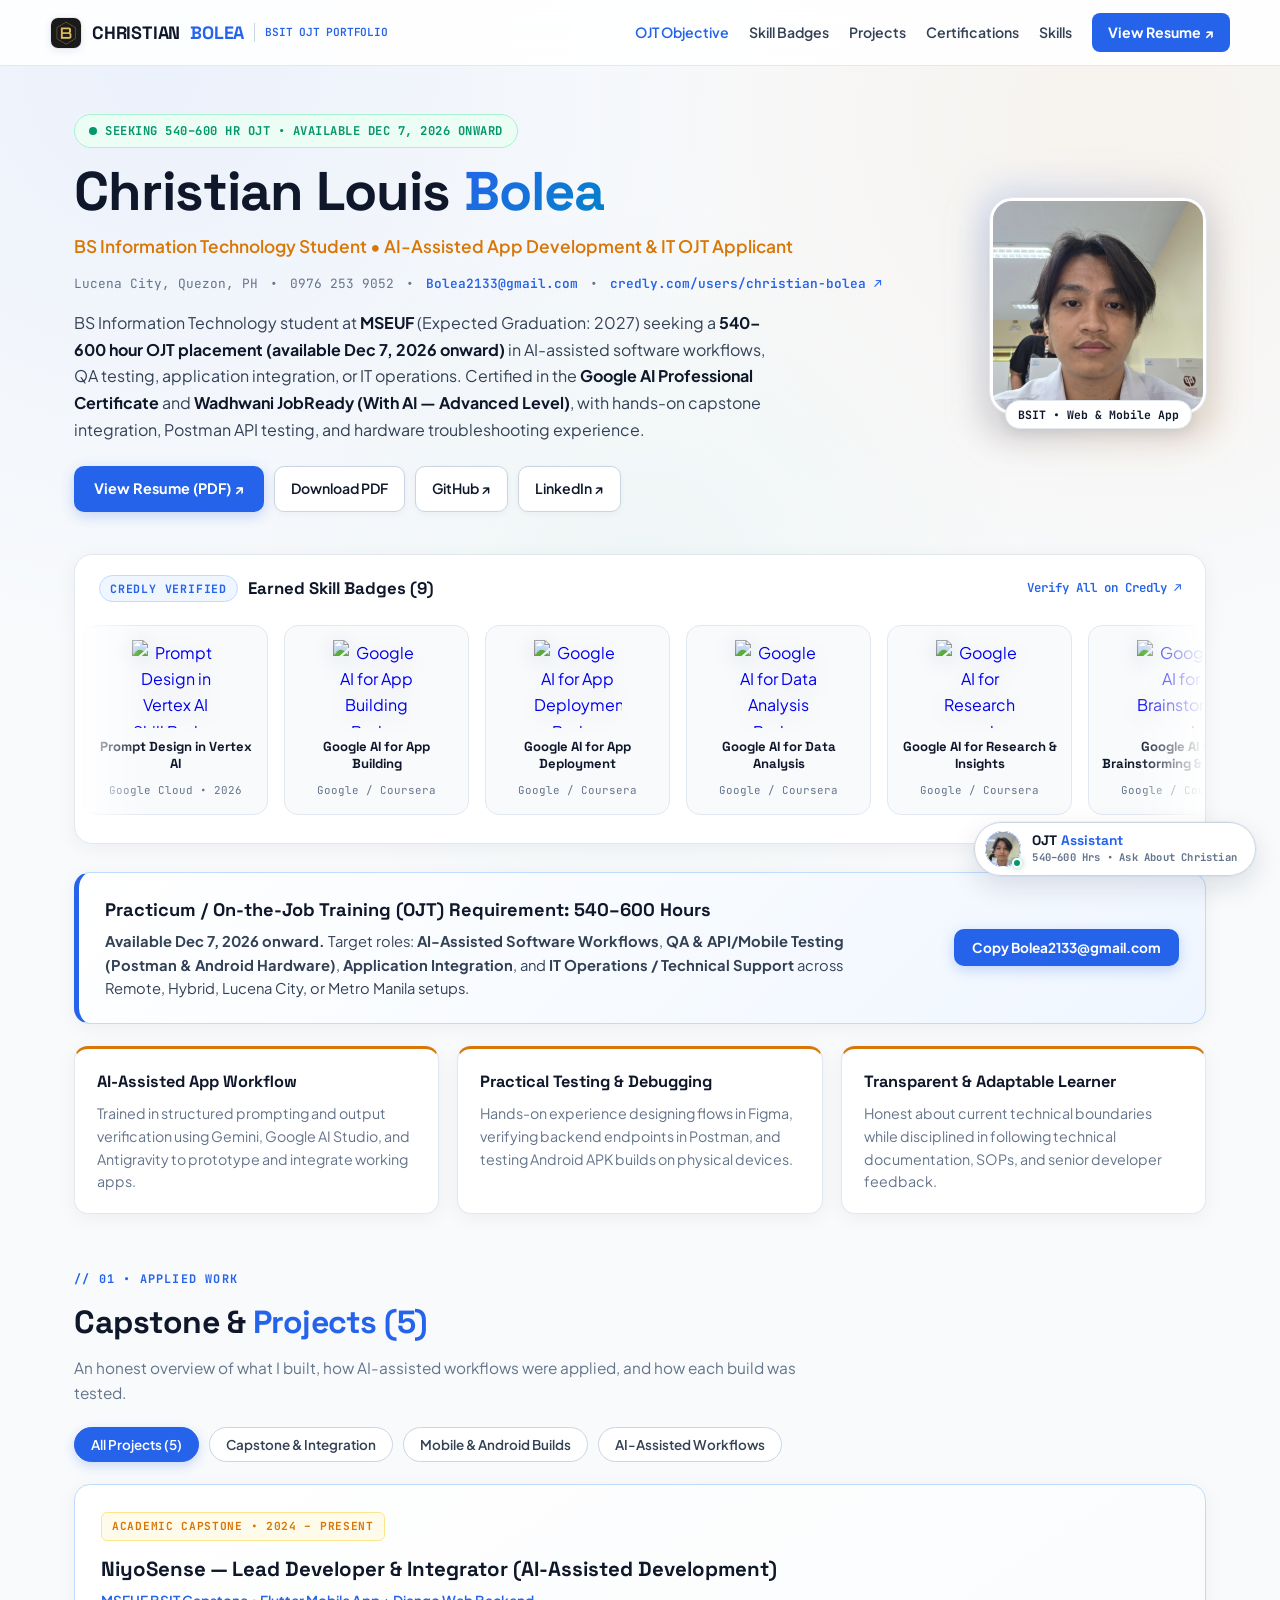
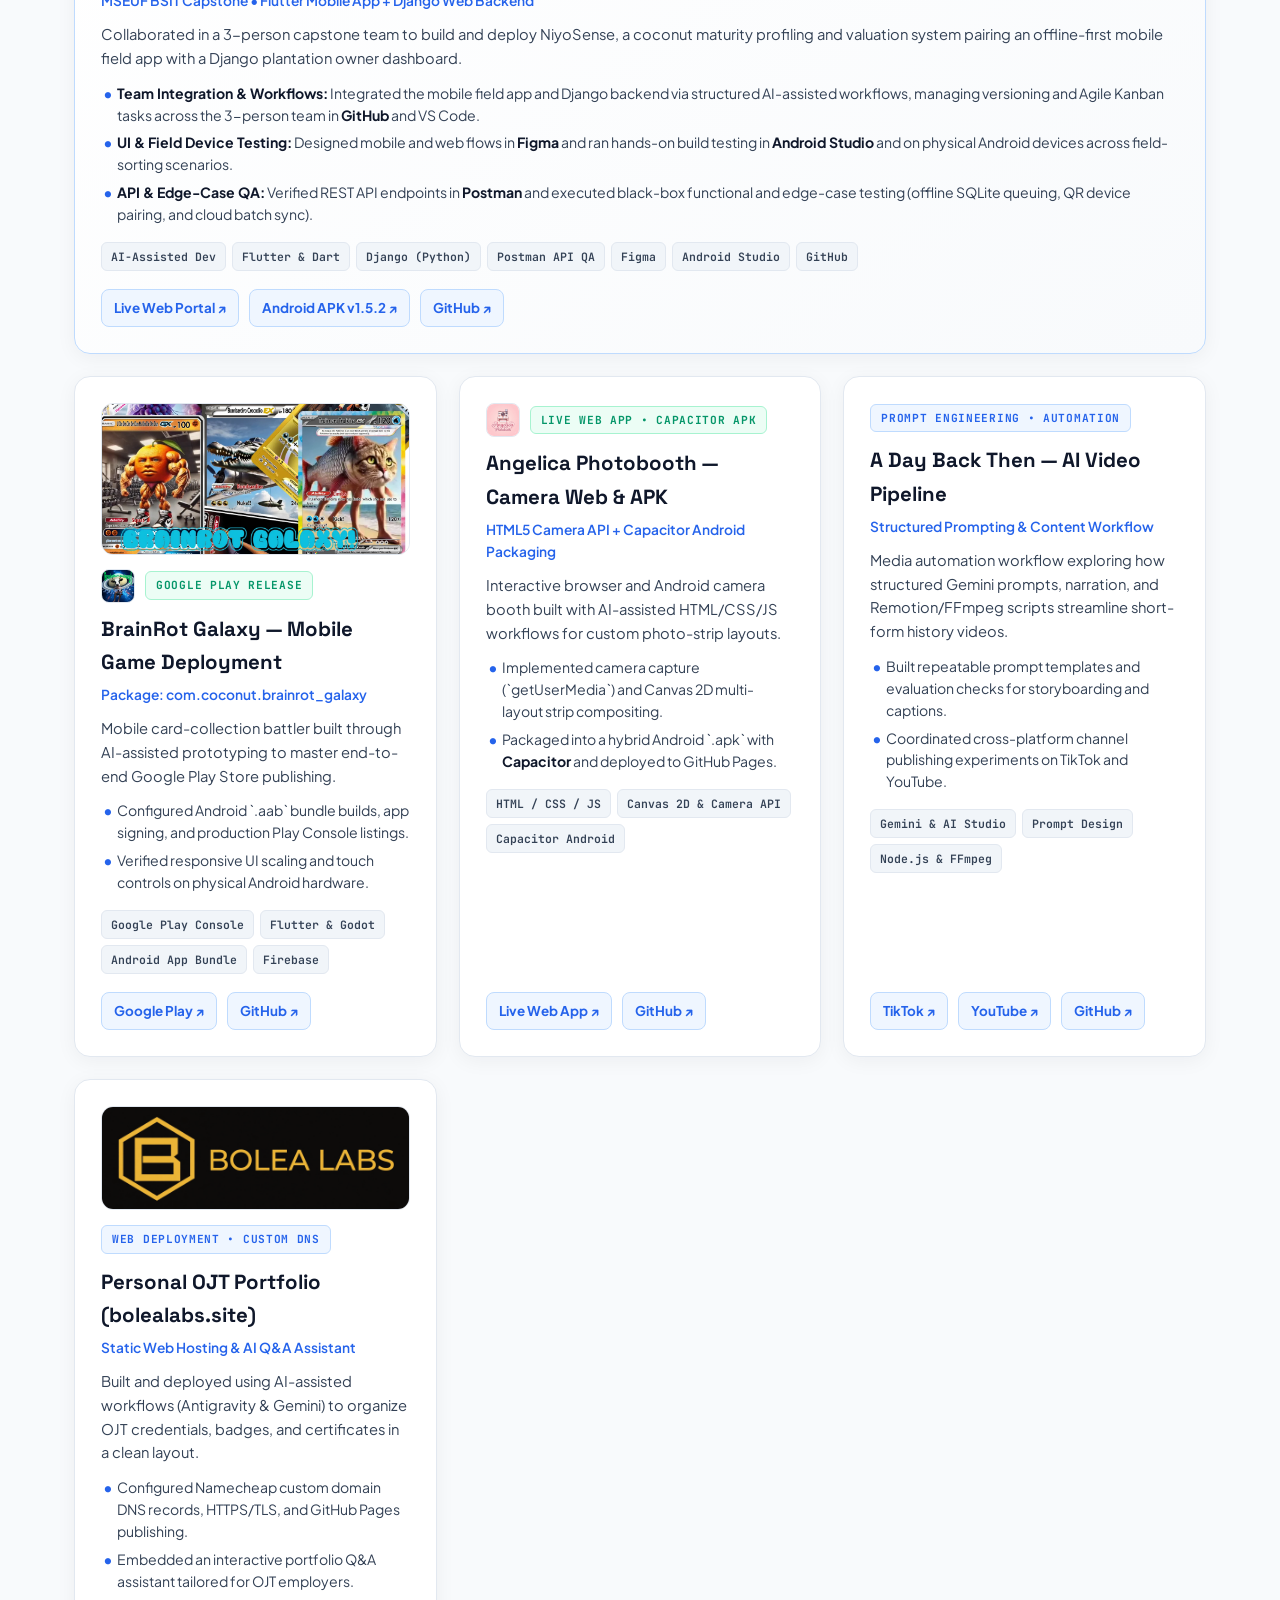
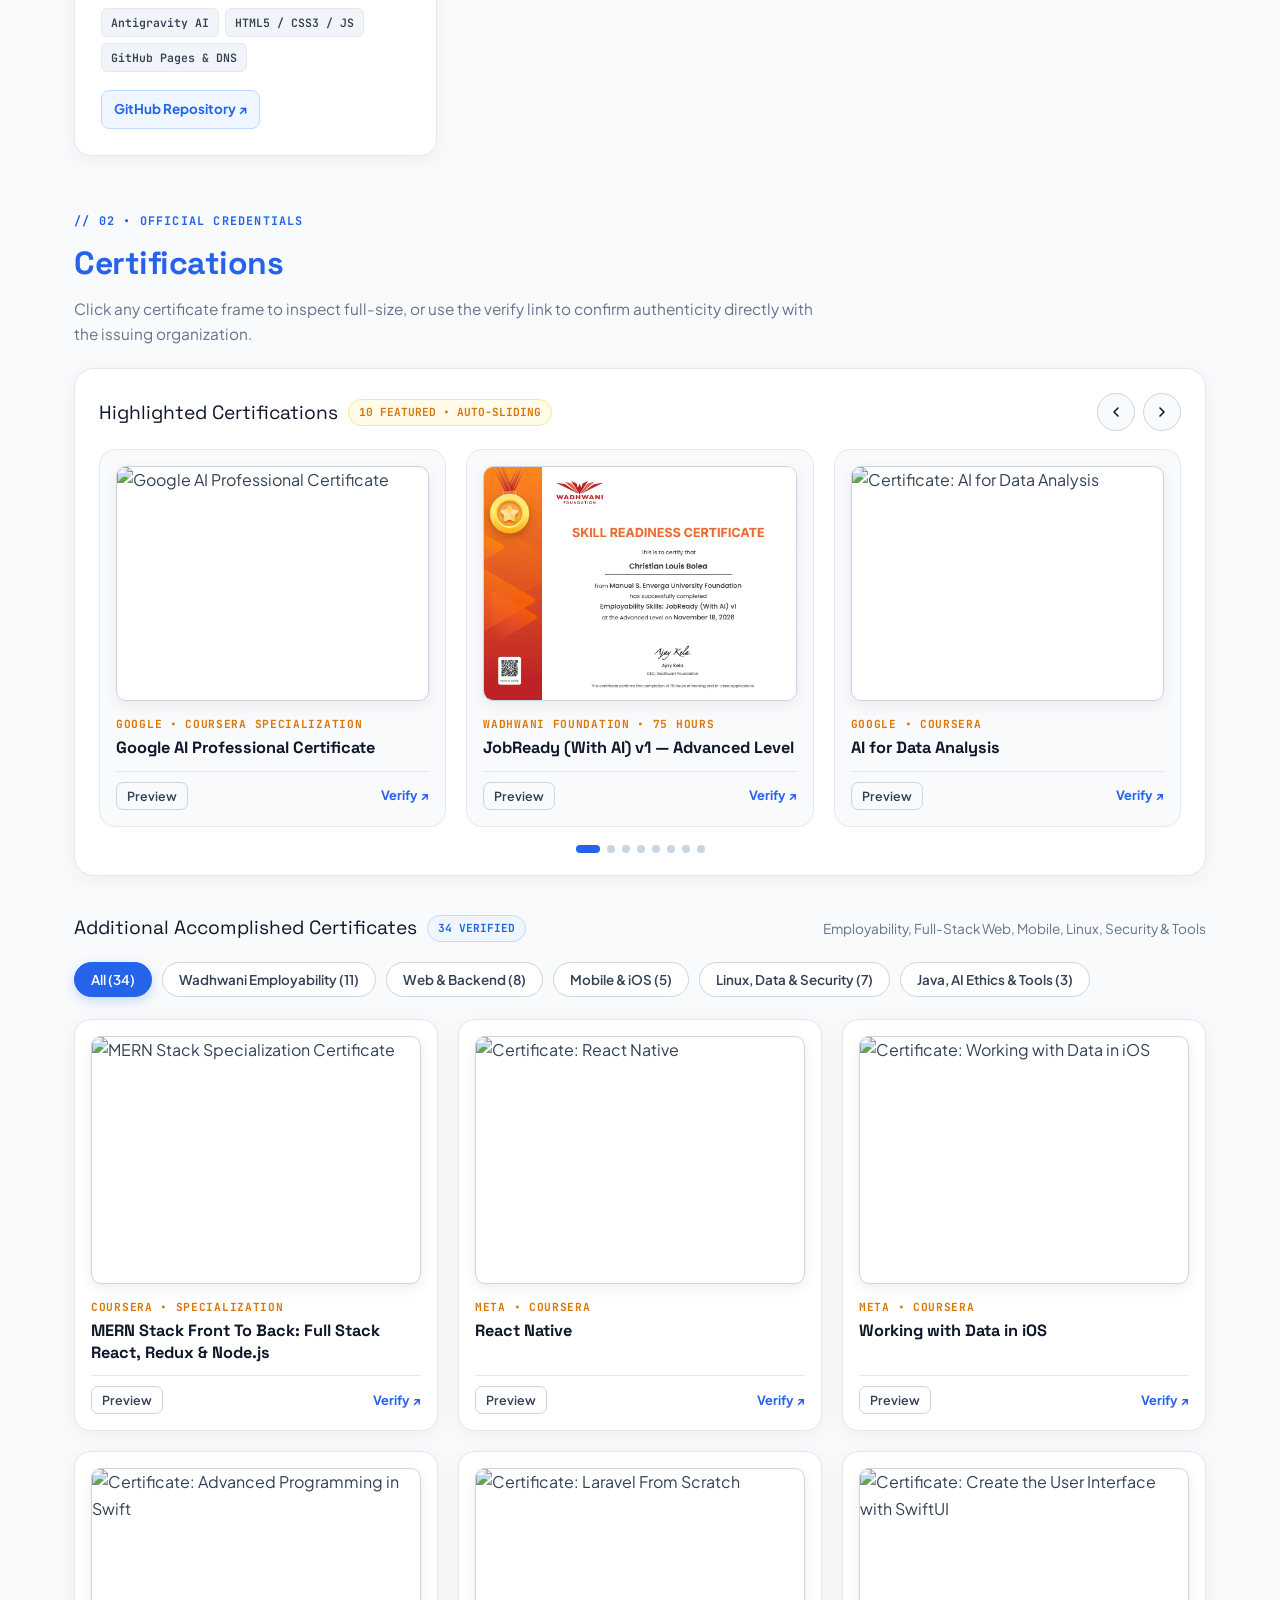
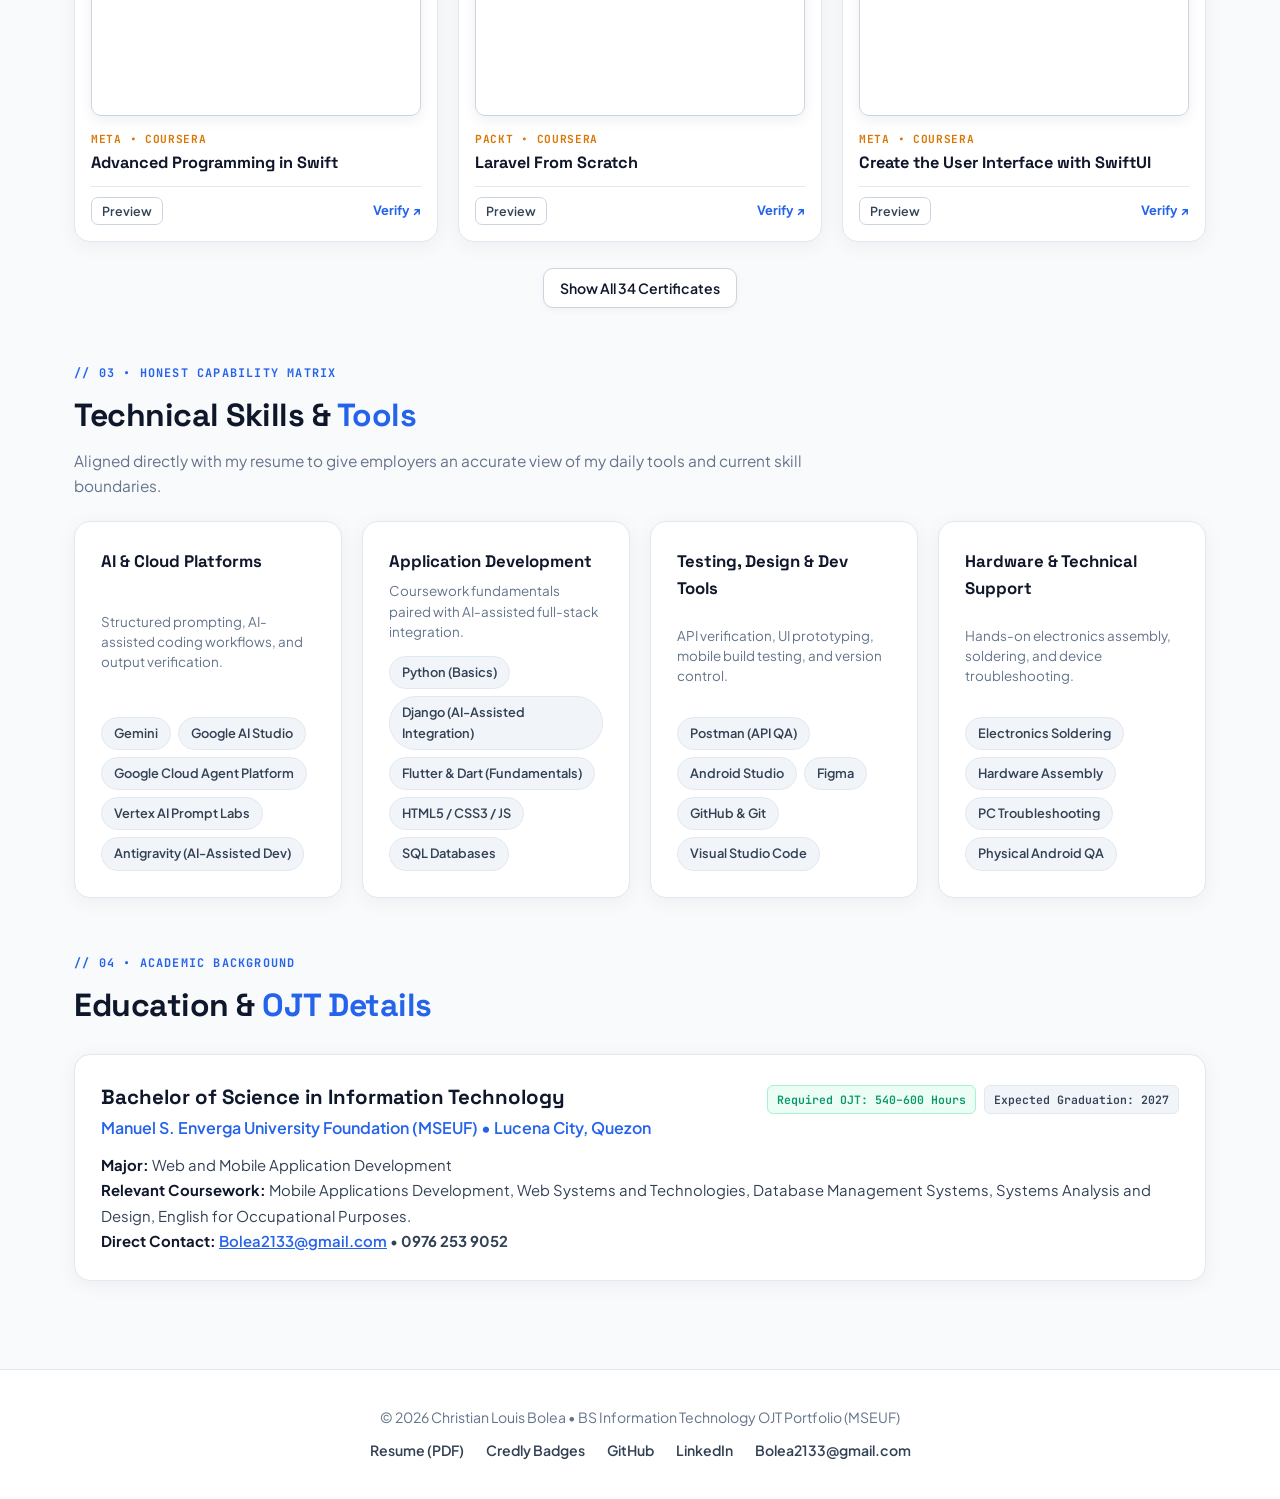
==== commit 4fc0324b: "feat: optimize portfolio and OJT assistant for mobile screens and update avatar major caption" ====
--- a/portfolio/index.html
+++ b/portfolio/index.html
@@ -2,7 +2,7 @@
 <html lang="en">
 <head>
   <meta charset="UTF-8">
-  <meta name="viewport" content="width=device-width, initial-scale=1.0">
+  <meta name="viewport" content="width=device-width, initial-scale=1.0, viewport-fit=cover">
   <title>Christian Louis Bolea — BSIT OJT Portfolio (540–600 Hours)</title>
   <meta name="description" content="OJT and Internship Portfolio of Christian Louis Bolea — BS Information Technology student at MSEUF seeking a 540–600 hour OJT placement in AI-assisted software workflows, QA testing, application integration, or IT operations.">
 
@@ -17,7 +17,7 @@
   <link rel="preconnect" href="https://fonts.googleapis.com">
   <link rel="preconnect" href="https://fonts.gstatic.com" crossorigin>
   <link href="https://fonts.googleapis.com/css2?family=JetBrains+Mono:wght@400;500;600;700&family=Plus+Jakarta+Sans:wght@400;500;600;700;800&family=Space+Grotesk:wght@500;600;700&display=swap" rel="stylesheet">
-  <link rel="stylesheet" href="/agent.css?v=20261124">
+  <link rel="stylesheet" href="/agent.css?v=20261124m">
 
   <style>
     :root {
@@ -47,7 +47,8 @@
     }
 
     * { box-sizing: border-box; margin: 0; padding: 0; }
-    html { scroll-behavior: smooth; }
+    html { scroll-behavior: smooth; overflow-x: hidden; }
+    section[id] { scroll-margin-top: 76px; }
     body {
       background-color: var(--bg);
       background-image:
@@ -206,6 +207,7 @@
     .status-pulse {
       width: 8px;
       height: 8px;
+      flex-shrink: 0;
       background: var(--emerald);
       border-radius: 50%;
       box-shadow: 0 0 0 0 rgba(5, 150, 105, 0.45);
@@ -358,6 +360,8 @@
       font-size: 0.72rem;
       font-weight: 700;
       color: var(--ink);
+      text-align: center;
+      white-space: nowrap;
     }
 
     /* Verified Skill Badges Marquee (Directly Below Hero, Above OJT Banner) */
@@ -1228,24 +1232,45 @@
     }
 
     @media (max-width: 860px) {
-      .hero { grid-template-columns: 1fr; text-align: center; padding-top: 28px; gap: 28px; }
+      body { background-attachment: scroll; }
+      .hero { grid-template-columns: 1fr; text-align: center; padding-top: 28px; gap: 24px; }
+      .hero-avatar-wrapper { order: -1; }
       .hero-meta { justify-content: center; }
       .hero-actions { justify-content: center; }
-      .avatar-frame { width: 185px; height: 185px; }
+      .avatar-frame { width: 152px; height: 152px; }
       .nav-links { display: none; }
       .nav-links.open {
         display: flex;
         flex-direction: column;
+        gap: 6px;
         position: absolute;
         top: 100%;
         left: 0;
         right: 0;
         background: #ffffff;
-        padding: 20px;
+        padding: 14px 16px 18px;
         border-bottom: 1px solid var(--border);
         box-shadow: 0 14px 30px rgba(15, 23, 42, 0.1);
       }
-      .mobile-menu-btn { display: block; }
+      .nav-links.open a {
+        width: 100%;
+        padding: 10px 12px;
+        text-align: center;
+        border-radius: 8px;
+      }
+      .nav-links.open .btn-nav-resume {
+        width: 100%;
+        justify-content: center;
+        padding: 11px 16px;
+        margin-top: 4px;
+      }
+      .mobile-menu-btn {
+        display: inline-flex;
+        align-items: center;
+        justify-content: center;
+        min-width: 44px;
+        min-height: 44px;
+      }
       .projects-grid { grid-template-columns: 1fr; }
       .logo-sub { display: none; }
     }
@@ -1254,6 +1279,109 @@
       .cert-slide { flex: 0 0 100%; }
       .certs-grid { grid-template-columns: 1fr; }
       .cert-slider-wrap { padding: 18px 16px; }
+      .slider-btn { width: 40px; height: 40px; }
+      .cert-actions-row .btn-preview-sm,
+      .cert-actions-row .cert-verify {
+        min-height: 36px;
+        display: inline-flex;
+        align-items: center;
+      }
+      .filter-bar {
+        flex-wrap: nowrap;
+        overflow-x: auto;
+        -webkit-overflow-scrolling: touch;
+        scrollbar-width: none;
+        padding-bottom: 4px;
+      }
+      .filter-bar::-webkit-scrollbar { display: none; }
+      .filter-btn {
+        flex-shrink: 0;
+        white-space: nowrap;
+        min-height: 38px;
+      }
+      .cert-zoom-hint { opacity: 0.88; font-size: 0.62rem; }
+    }
+
+    @media (hover: none) {
+      .cert-zoom-hint { opacity: 0.88; font-size: 0.62rem; }
+    }
+
+    @media (max-width: 640px) {
+      .badges-bar-head { padding: 0 16px 12px; }
+      .badge-marquee-viewport {
+        -webkit-mask-image: linear-gradient(to right, transparent, #000 3%, #000 97%, transparent);
+        mask-image: linear-gradient(to right, transparent, #000 3%, #000 97%, transparent);
+      }
+      .credly-badge-item { flex: 0 0 146px; padding: 12px 10px; }
+      .credly-badge-img-wrap,
+      .credly-badge-img-wrap img { width: 68px; height: 68px; }
+      .ojt-banner { padding: 18px 16px; }
+      .ojt-banner > div { min-width: 0; }
+      .ojt-banner .btn-primary,
+      .ojt-banner .btn-secondary {
+        width: 100%;
+        justify-content: center;
+        min-height: 44px;
+      }
+      #certLightbox { padding: 14px; }
+      .lightbox-card {
+        max-height: calc(100dvh - 28px);
+        overflow-y: auto;
+        padding: 16px;
+      }
+      .lightbox-visual .wf-org { font-size: 0.72rem; }
+      .lightbox-visual .wf-heading { font-size: 1.05rem; }
+      .lightbox-visual .wf-presented { font-size: 0.62rem; }
+      .lightbox-visual .wf-recipient { font-size: 1rem; margin: 4px auto; }
+      .lightbox-visual .wf-course { font-size: 0.72rem; }
+      .lightbox-visual .wf-meta-row { font-size: 0.56rem; padding-top: 6px; }
+      .lightbox-visual .wf-seal { width: 34px; height: 34px; font-size: 0.54rem; }
+      .lightbox-footer { flex-direction: column; align-items: stretch; }
+      .lightbox-footer .btn-primary { width: 100%; justify-content: center; min-height: 44px; }
+      footer { padding: 28px 16px 88px; }
+      footer p + p {
+        display: flex;
+        flex-wrap: wrap;
+        justify-content: center;
+        gap: 10px 16px;
+      }
+      footer a { margin: 0; }
+      #copyToast {
+        left: 16px;
+        right: 16px;
+        bottom: 80px;
+        text-align: center;
+      }
+    }
+
+    @media (max-width: 520px) {
+      header { padding: 10px 14px; }
+      main { padding: 0 16px 92px; }
+      .avatar-frame { width: 136px; height: 136px; }
+      .avatar-caption { font-size: 0.68rem; }
+      .badge-status { font-size: 0.68rem; padding: 6px 12px; line-height: 1.35; }
+      .hero-meta { font-size: 0.74rem; gap: 4px 8px; word-break: break-word; }
+      .hero-actions {
+        display: grid;
+        grid-template-columns: 1fr 1fr;
+        gap: 10px;
+        width: 100%;
+      }
+      .hero-actions .btn-primary {
+        grid-column: 1 / -1;
+        justify-content: center;
+        min-height: 44px;
+      }
+      .hero-actions .btn-secondary {
+        justify-content: center;
+        min-height: 44px;
+        padding: 10px 12px;
+        font-size: 0.84rem;
+      }
+      .strengths-grid,
+      .skills-section { grid-template-columns: 1fr; }
+      .project-card { padding: 18px 16px; }
+      .section-title { font-size: 1.65rem; }
     }
 
     @media (prefers-reduced-motion: reduce) {
@@ -1322,7 +1450,7 @@
         <div class="avatar-frame">
           <img src="/profile.jpg" alt="Christian Louis Bolea">
         </div>
-        <span class="avatar-caption">MSEUF BSIT &bull; Class of 2027</span>
+        <span class="avatar-caption">BSIT &bull; Web &amp; Mobile App</span>
       </div>
     </section>
 
@@ -2570,8 +2698,16 @@
     const mobileMenuBtn = document.getElementById('mobileMenuBtn');
     const navLinks = document.getElementById('navLinks');
     if (mobileMenuBtn && navLinks) {
-      mobileMenuBtn.addEventListener('click', () => navLinks.classList.toggle('open'));
+      mobileMenuBtn.addEventListener('click', (e) => {
+        e.stopPropagation();
+        navLinks.classList.toggle('open');
+      });
       navLinks.querySelectorAll('a').forEach(a => a.addEventListener('click', () => navLinks.classList.remove('open')));
+      document.addEventListener('click', (e) => {
+        if (navLinks.classList.contains('open') && !e.target.closest('header')) {
+          navLinks.classList.remove('open');
+        }
+      });
     }
 
     // Scroll Progress
@@ -2699,7 +2835,7 @@
         else currentIdx = idx;
 
         const slideWidth = slides[0].getBoundingClientRect().width;
-        const gap = 20;
+        const gap = parseFloat(getComputedStyle(track).gap) || 20;
         track.style.transform = 'translateX(-' + (currentIdx * (slideWidth + gap)) + 'px)';
 
         Array.from(dotsWrap.children).forEach((d, i) => {
@@ -2764,6 +2900,7 @@
       img.alt = title;
       visual.appendChild(img);
       lb.classList.add('open');
+      document.body.style.overflow = 'hidden';
       if (window.CertCarouselControl) window.CertCarouselControl.stop();
     }
 
@@ -2794,11 +2931,15 @@
           </div>
         </div>`;
       lb.classList.add('open');
+      document.body.style.overflow = 'hidden';
       if (window.CertCarouselControl) window.CertCarouselControl.stop();
     }
 
     function closeLightbox() {
       document.getElementById('certLightbox').classList.remove('open');
+      if (!(window.innerWidth <= 520 && document.getElementById('agentWindow')?.classList.contains('open'))) {
+        document.body.style.overflow = '';
+      }
       if (window.CertCarouselControl) window.CertCarouselControl.start();
     }
 
@@ -2806,6 +2947,6 @@
       if (e.key === 'Escape') closeLightbox();
     });
   </script>
-  <script src="/agent.js?v=20261124"></script>
+  <script src="/agent.js?v=20261124m"></script>
 </body>
 </html>
--- a/agent.css
+++ b/agent.css
@@ -461,19 +461,69 @@
 }
 
 /* Mobile Responsiveness */
+@media (max-width: 640px) {
+  .agent-input {
+    font-size: 16px;
+  }
+}
+
 @media (max-width: 520px) {
   #agentWindow {
     bottom: 0;
     right: 0;
     left: 0;
     width: 100vw;
+    max-width: 100vw;
     height: 100vh;
-    max-height: 100vh;
+    height: 100dvh;
+    max-height: 100dvh;
+    border: none;
     border-radius: 0;
   }
+  .agent-header {
+    padding: 12px 14px;
+    padding-top: max(12px, env(safe-area-inset-top));
+  }
+  .agent-btn-icon {
+    width: 38px;
+    height: 38px;
+  }
+  .agent-messages {
+    padding: 14px 12px;
+  }
+  .agent-msg {
+    max-width: 94%;
+  }
+  .agent-quick-chips {
+    flex-wrap: nowrap;
+    overflow-x: auto;
+    -webkit-overflow-scrolling: touch;
+    scrollbar-width: none;
+    padding: 8px 12px;
+  }
+  .agent-quick-chips::-webkit-scrollbar {
+    display: none;
+  }
+  .agent-chip {
+    flex-shrink: 0;
+  }
+  .agent-input-bar {
+    padding: 10px 12px;
+    padding-bottom: max(12px, env(safe-area-inset-bottom));
+  }
   #agentLauncher {
-    bottom: 16px;
-    right: 16px;
-    padding: 7px 14px 7px 8px;
-  }
-}
+    bottom: max(14px, env(safe-area-inset-bottom));
+    right: 14px;
+    padding: 6px 12px 6px 7px;
+    gap: 9px;
+  }
+}
+
+@media (max-width: 420px) {
+  .agent-launcher-sub {
+    display: none;
+  }
+  #agentLauncher {
+    padding: 6px 13px 6px 6px;
+  }
+}
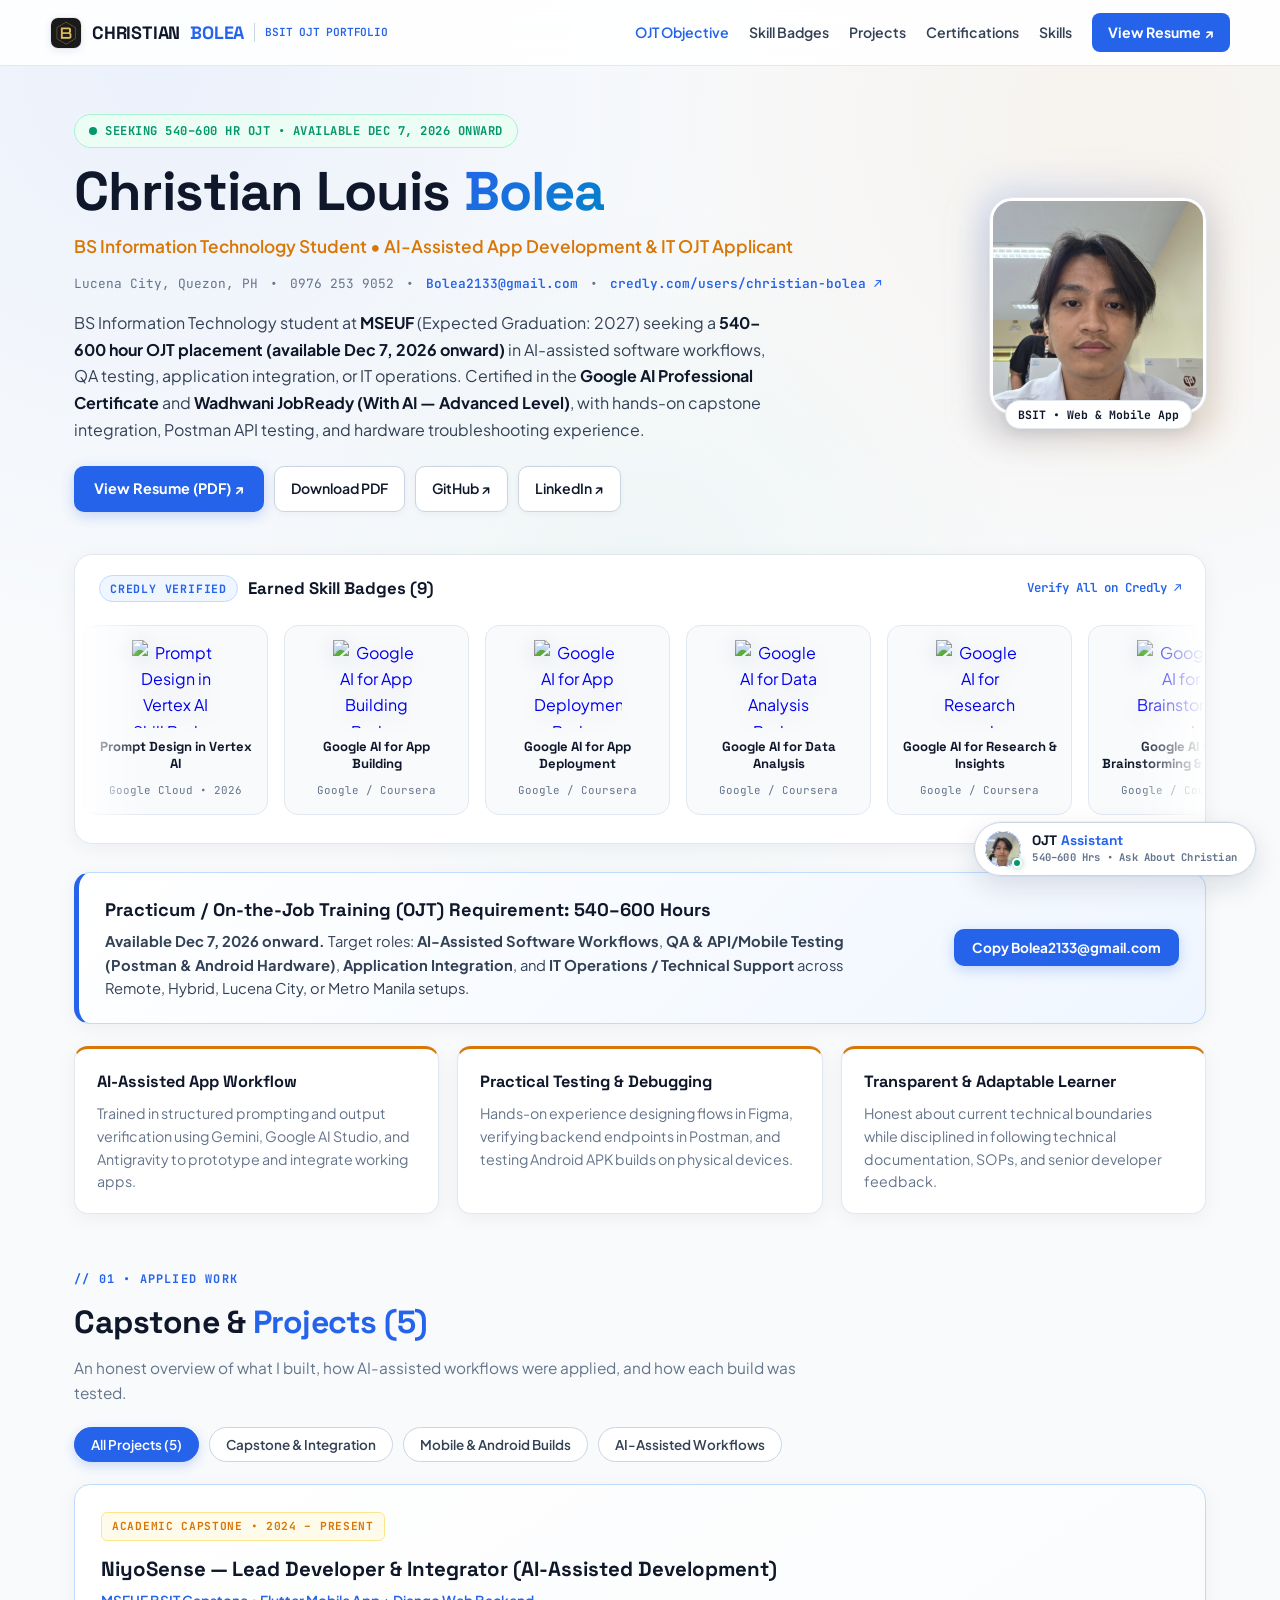
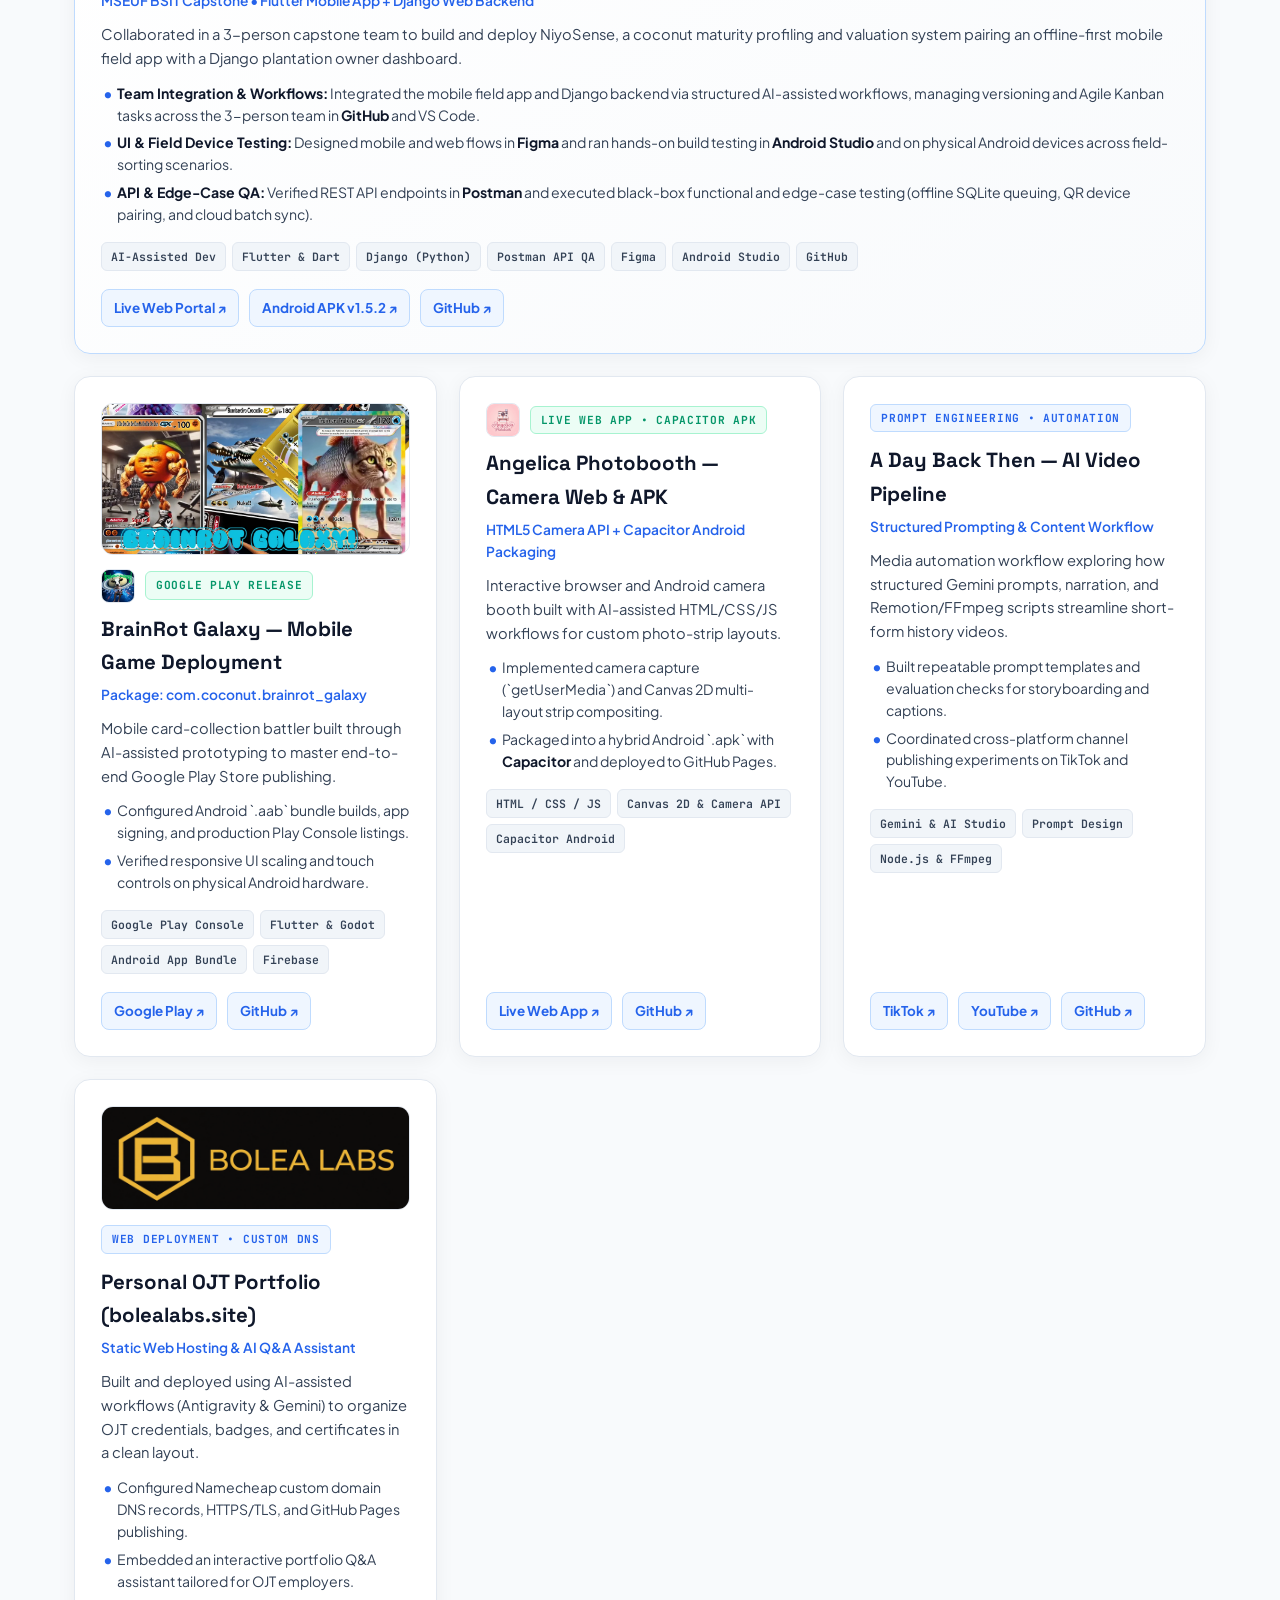
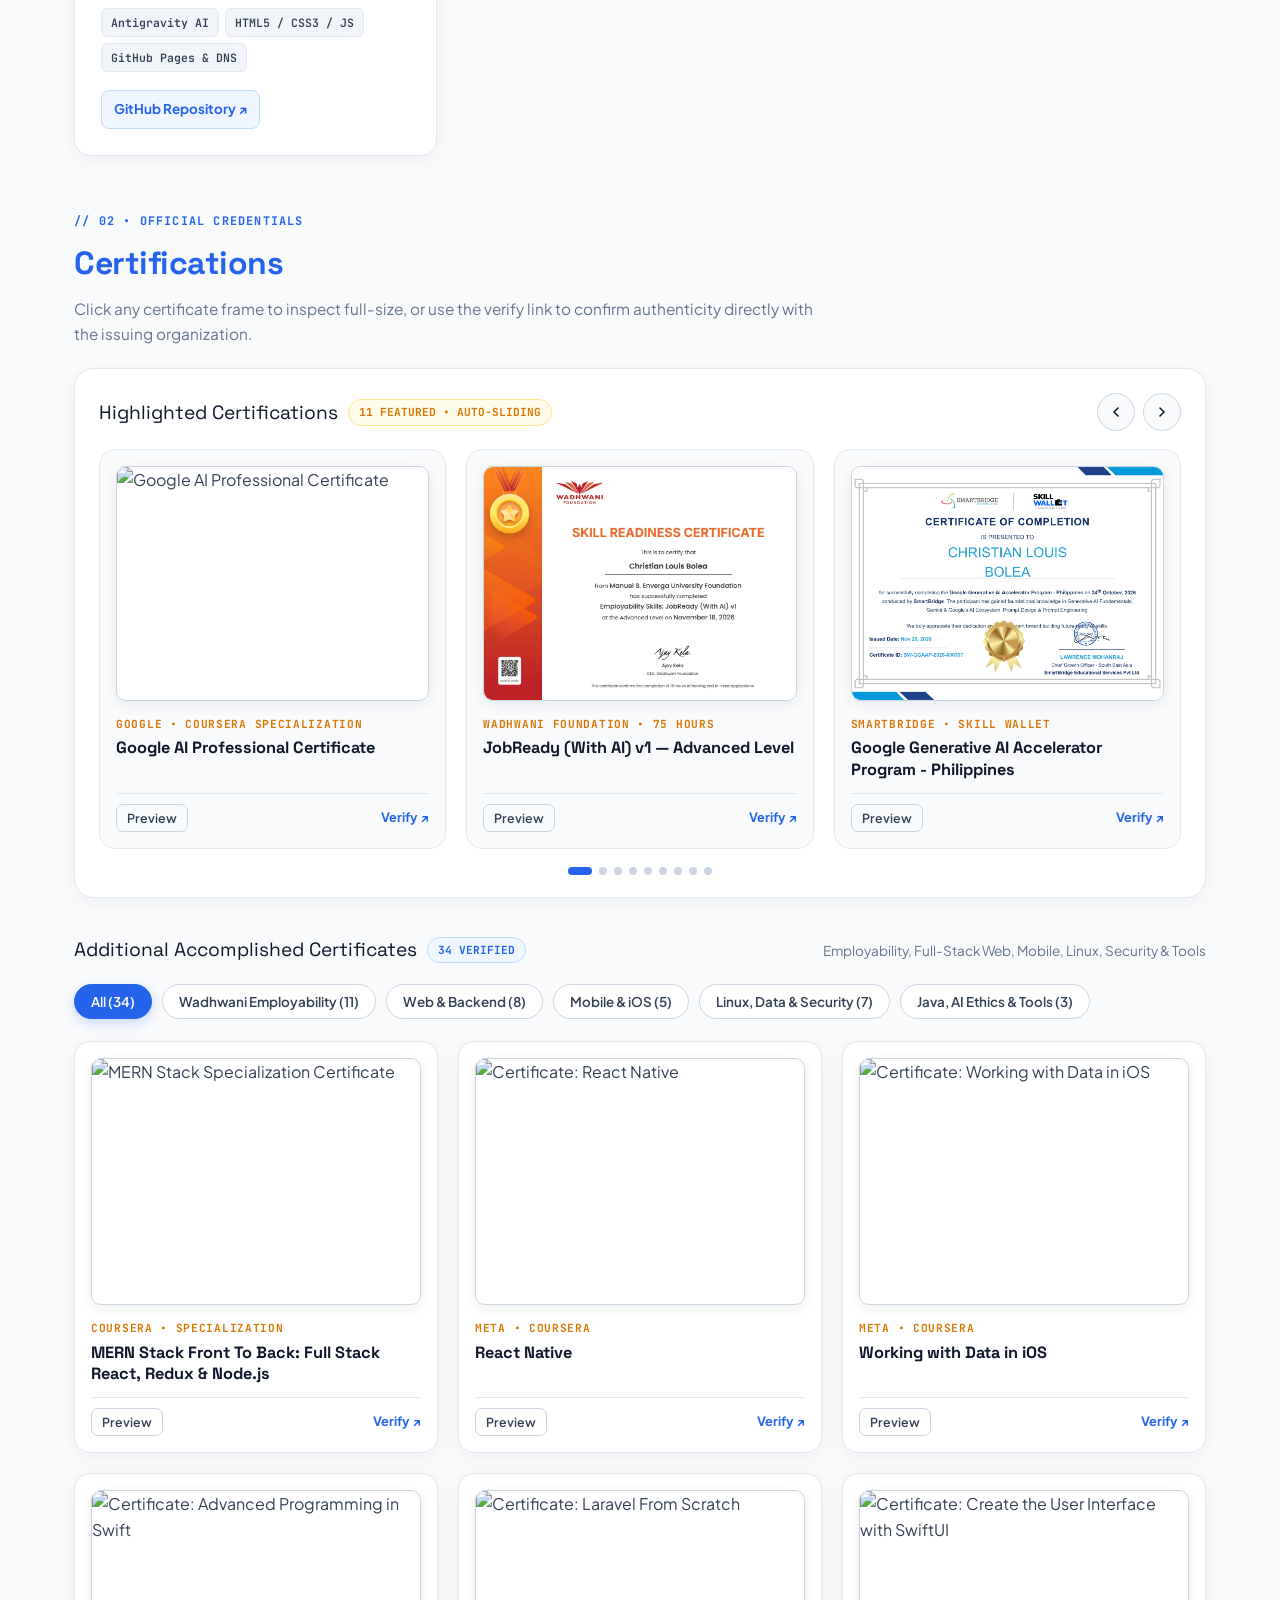
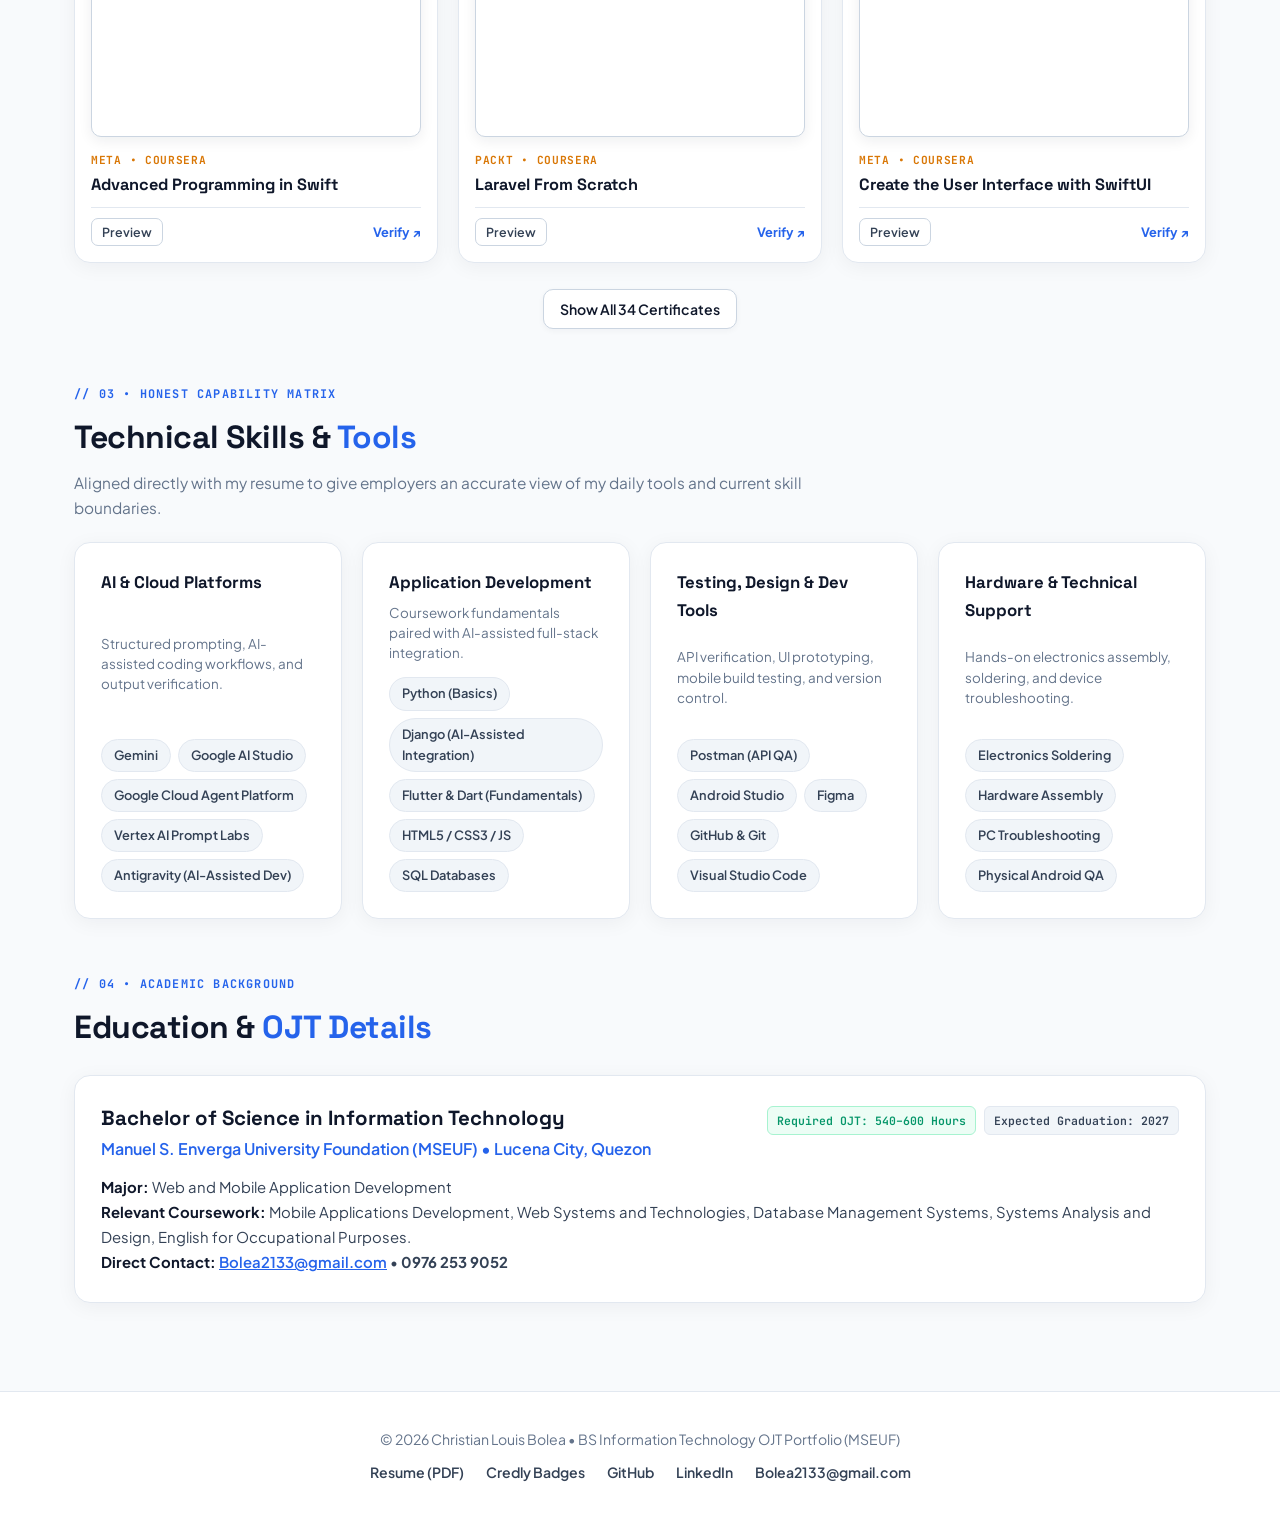
==== commit a4bf43c3: "feat: add SmartBridge Skill Wallet Google Generative AI Accelerator certificate" ====
--- a/portfolio/index.html
+++ b/portfolio/index.html
@@ -17,7 +17,7 @@
   <link rel="preconnect" href="https://fonts.googleapis.com">
   <link rel="preconnect" href="https://fonts.gstatic.com" crossorigin>
   <link href="https://fonts.googleapis.com/css2?family=JetBrains+Mono:wght@400;500;600;700&family=Plus+Jakarta+Sans:wght@400;500;600;700;800&family=Space+Grotesk:wght@500;600;700&display=swap" rel="stylesheet">
-  <link rel="stylesheet" href="/agent.css?v=20261124m">
+  <link rel="stylesheet" href="/agent.css?v=20261124m2">
 
   <style>
     :root {
@@ -1814,12 +1814,12 @@
         <p class="section-subtitle">Click any certificate frame to inspect full-size, or use the verify link to confirm authenticity directly with the issuing organization.</p>
       </div>
 
-      <!-- Part A: Highlighted Certifications Auto-Sliding Carousel (10 Slides) -->
+      <!-- Part A: Highlighted Certifications Auto-Sliding Carousel (11 Slides) -->
       <div class="cert-slider-wrap" id="certSliderWrap">
         <div class="cert-slider-topbar">
           <div class="cert-sub-heading">
             <span>Highlighted Certifications</span>
-            <span class="cert-sub-pill">10 Featured &bull; Auto-Sliding</span>
+            <span class="cert-sub-pill">11 Featured &bull; Auto-Sliding</span>
           </div>
           <div class="slider-controls">
             <button class="slider-btn" id="certPrevBtn" aria-label="Previous certificate slide">
@@ -1861,6 +1861,22 @@
                 <div class="cert-actions-row">
                   <button class="btn-preview-sm" onclick="openLightboxImg('/certs/wadhwani/6afd82d5e9122901c229675e.webp', 'Employability Skills: JobReady (With AI) v1 — Advanced Level', 'Wadhwani Foundation • 75 Hours', 'https://web.certificate.wfglobal.org/en/certificate?certificateId=6afd82d5e9122901c229675e')">Preview</button>
                   <a href="https://web.certificate.wfglobal.org/en/certificate?certificateId=6afd82d5e9122901c229675e" target="_blank" rel="noopener" class="cert-verify">Verify &nearr;</a>
+                </div>
+              </div>
+            </div>
+
+            <!-- Skill Wallet / SmartBridge: Google Generative AI Accelerator Program - Philippines -->
+            <div class="cert-slide">
+              <div class="cert-frame" onclick="openLightboxImg('/certs/skillwallet/SW-GGAAP-2026-000337.webp', 'Google Generative AI Accelerator Program - Philippines', 'SmartBridge / Skill Wallet • Nov 2026', 'https://ph.myskillwallet.ai/verify/certificate/8FE8F19263A4')">
+                <img src="/certs/skillwallet/SW-GGAAP-2026-000337.webp" alt="Certificate: Google Generative AI Accelerator Program - Philippines (SmartBridge / Skill Wallet)" loading="lazy">
+                <span class="cert-zoom-hint">Click to Zoom</span>
+              </div>
+              <div class="cert-card-meta">
+                <div class="cert-issuer">SmartBridge &bull; Skill Wallet</div>
+                <div class="cert-name">Google Generative AI Accelerator Program - Philippines</div>
+                <div class="cert-actions-row">
+                  <button class="btn-preview-sm" onclick="openLightboxImg('/certs/skillwallet/SW-GGAAP-2026-000337.webp', 'Google Generative AI Accelerator Program - Philippines', 'SmartBridge / Skill Wallet • Nov 2026', 'https://ph.myskillwallet.ai/verify/certificate/8FE8F19263A4')">Preview</button>
+                  <a href="https://ph.myskillwallet.ai/verify/certificate/8FE8F19263A4" target="_blank" rel="noopener" class="cert-verify">Verify &nearr;</a>
                 </div>
               </div>
             </div>
@@ -2947,6 +2963,6 @@
       if (e.key === 'Escape') closeLightbox();
     });
   </script>
-  <script src="/agent.js?v=20261124m"></script>
+  <script src="/agent.js?v=20261125"></script>
 </body>
 </html>
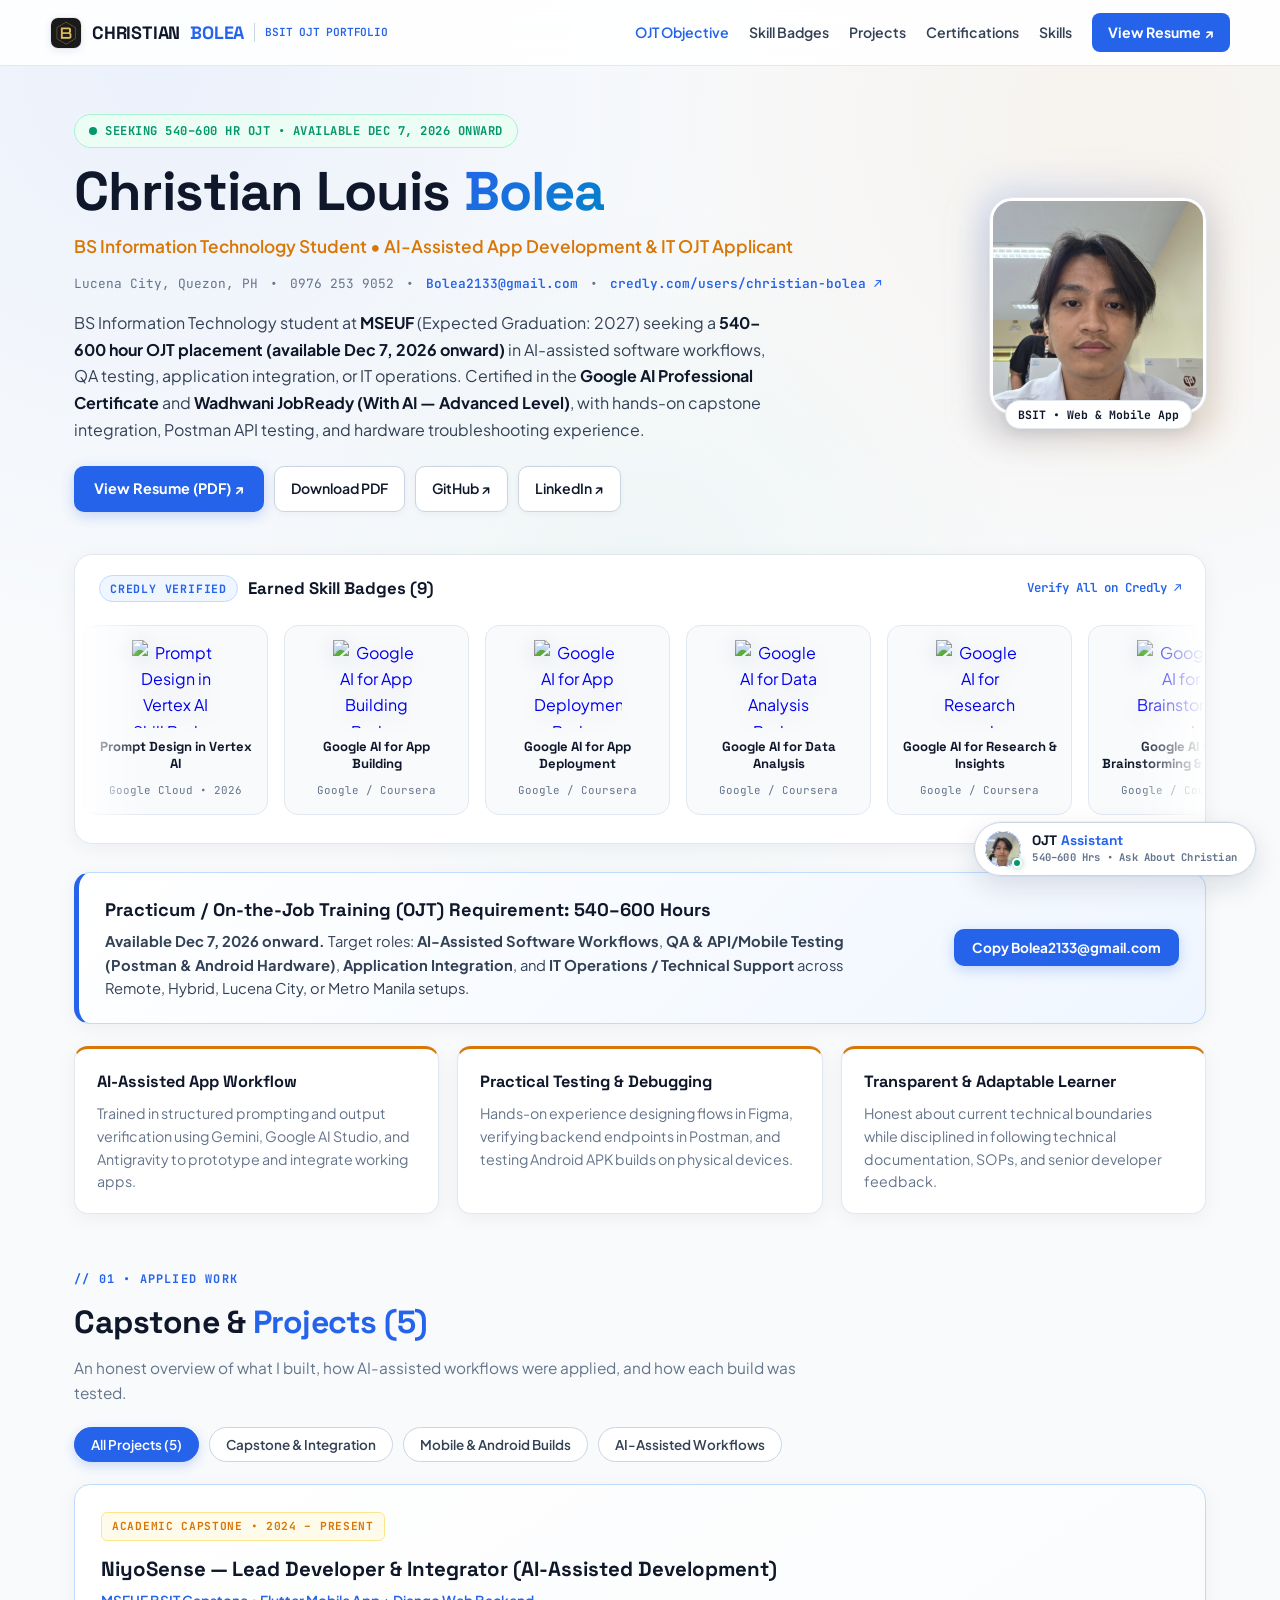
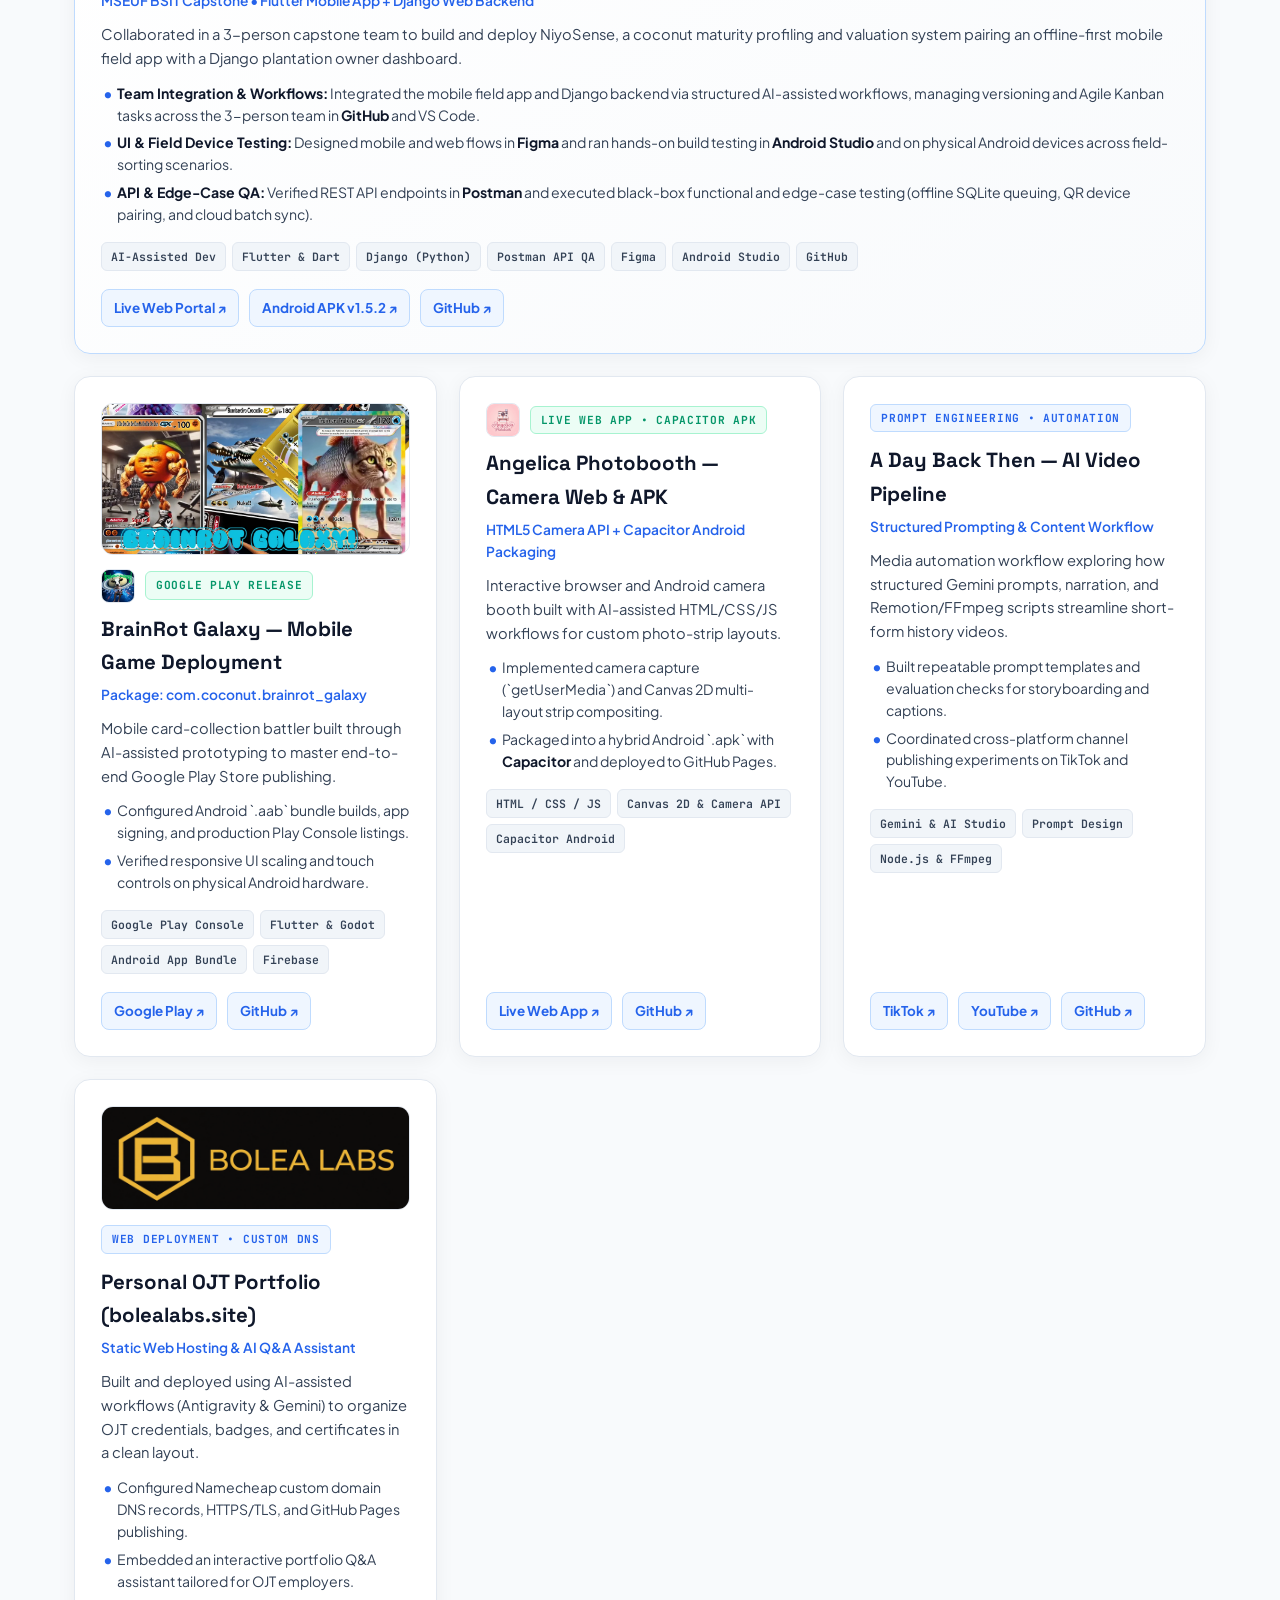
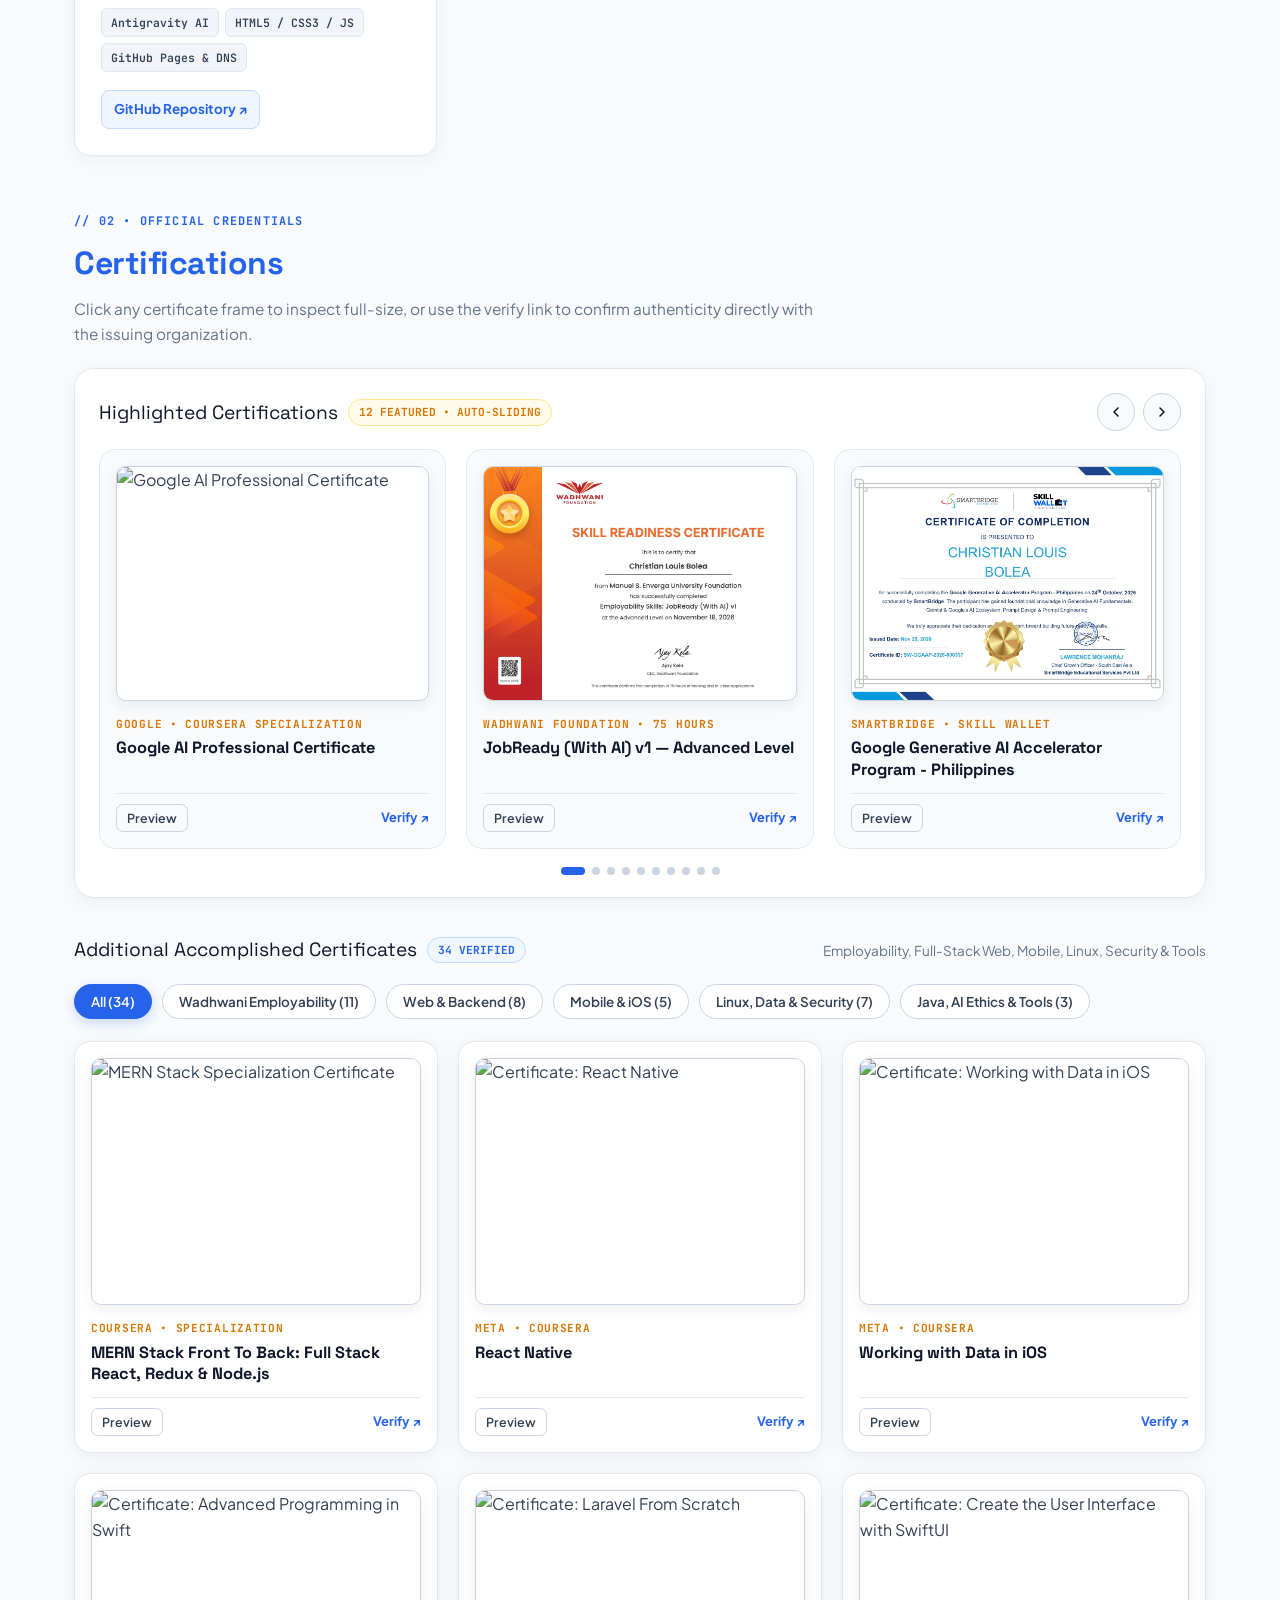
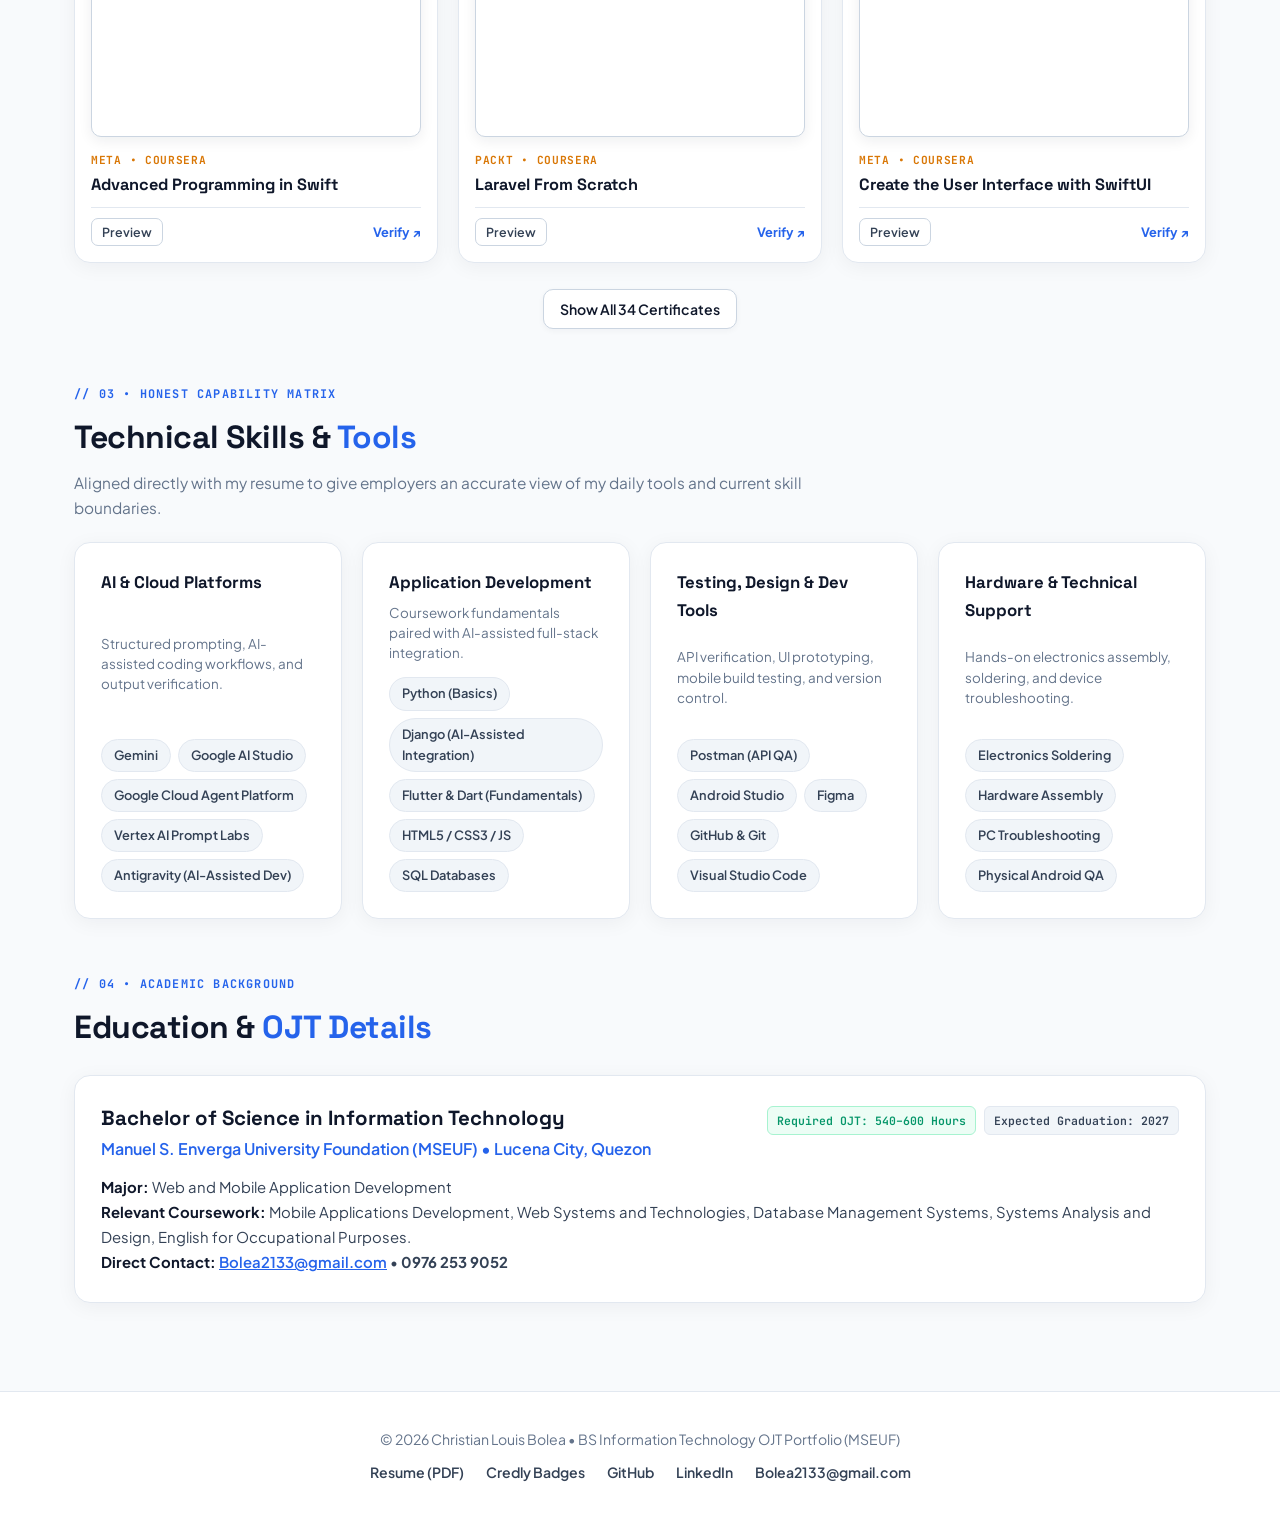
==== commit 050efc7f: "feat: add AI Singapore AISG AI for Good Workshop certificate" ====
--- a/portfolio/index.html
+++ b/portfolio/index.html
@@ -1814,12 +1814,12 @@
         <p class="section-subtitle">Click any certificate frame to inspect full-size, or use the verify link to confirm authenticity directly with the issuing organization.</p>
       </div>
 
-      <!-- Part A: Highlighted Certifications Auto-Sliding Carousel (11 Slides) -->
+      <!-- Part A: Highlighted Certifications Auto-Sliding Carousel (12 Slides) -->
       <div class="cert-slider-wrap" id="certSliderWrap">
         <div class="cert-slider-topbar">
           <div class="cert-sub-heading">
             <span>Highlighted Certifications</span>
-            <span class="cert-sub-pill">11 Featured &bull; Auto-Sliding</span>
+            <span class="cert-sub-pill">12 Featured &bull; Auto-Sliding</span>
           </div>
           <div class="slider-controls">
             <button class="slider-btn" id="certPrevBtn" aria-label="Previous certificate slide">
@@ -1877,6 +1877,22 @@
                 <div class="cert-actions-row">
                   <button class="btn-preview-sm" onclick="openLightboxImg('/certs/skillwallet/SW-GGAAP-2026-000337.webp', 'Google Generative AI Accelerator Program - Philippines', 'SmartBridge / Skill Wallet • Nov 2026', 'https://ph.myskillwallet.ai/verify/certificate/8FE8F19263A4')">Preview</button>
                   <a href="https://ph.myskillwallet.ai/verify/certificate/8FE8F19263A4" target="_blank" rel="noopener" class="cert-verify">Verify &nearr;</a>
+                </div>
+              </div>
+            </div>
+
+            <!-- AI Singapore: AISG AI for Good Workshop -->
+            <div class="cert-slide">
+              <div class="cert-frame" onclick="openLightboxImg('/certs/aisingapore/aisg-ai-for-good-workshop.webp', 'AISG AI for Good Workshop', 'AI Singapore • Supported by Meta • Mar 2026', 'https://certificates.aisingapore.org/certificate-verification/12D0898E9-12D08975D-12CEB263C/')">
+                <img src="/certs/aisingapore/aisg-ai-for-good-workshop.webp" alt="Certificate: AISG AI for Good Workshop (AI Singapore, Supported by Meta)" loading="lazy">
+                <span class="cert-zoom-hint">Click to Zoom</span>
+              </div>
+              <div class="cert-card-meta">
+                <div class="cert-issuer">AI Singapore &bull; Supported by Meta</div>
+                <div class="cert-name">AISG AI for Good Workshop</div>
+                <div class="cert-actions-row">
+                  <button class="btn-preview-sm" onclick="openLightboxImg('/certs/aisingapore/aisg-ai-for-good-workshop.webp', 'AISG AI for Good Workshop', 'AI Singapore • Supported by Meta • Mar 2026', 'https://certificates.aisingapore.org/certificate-verification/12D0898E9-12D08975D-12CEB263C/')">Preview</button>
+                  <a href="https://certificates.aisingapore.org/certificate-verification/12D0898E9-12D08975D-12CEB263C/" target="_blank" rel="noopener" class="cert-verify">Verify &nearr;</a>
                 </div>
               </div>
             </div>
@@ -2963,6 +2979,6 @@
       if (e.key === 'Escape') closeLightbox();
     });
   </script>
-  <script src="/agent.js?v=20261125"></script>
+  <script src="/agent.js?v=20261125b"></script>
 </body>
 </html>
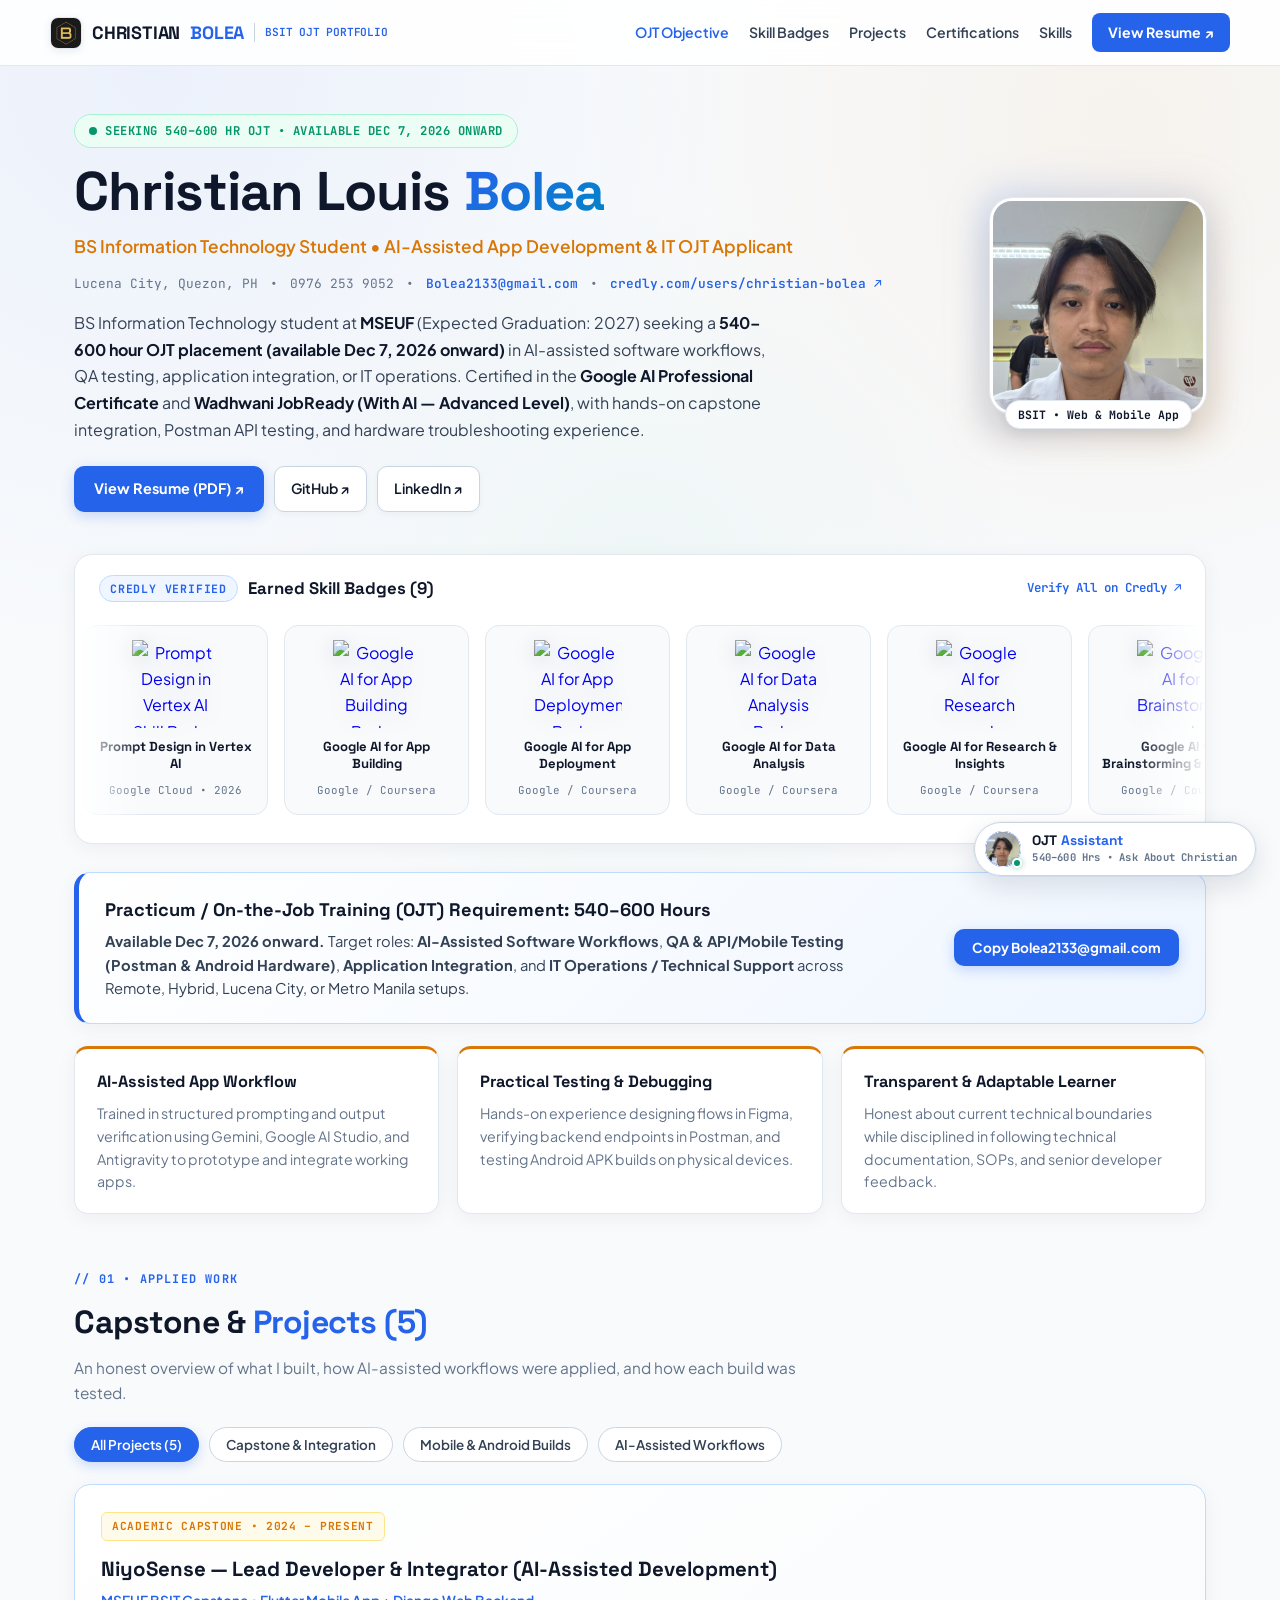
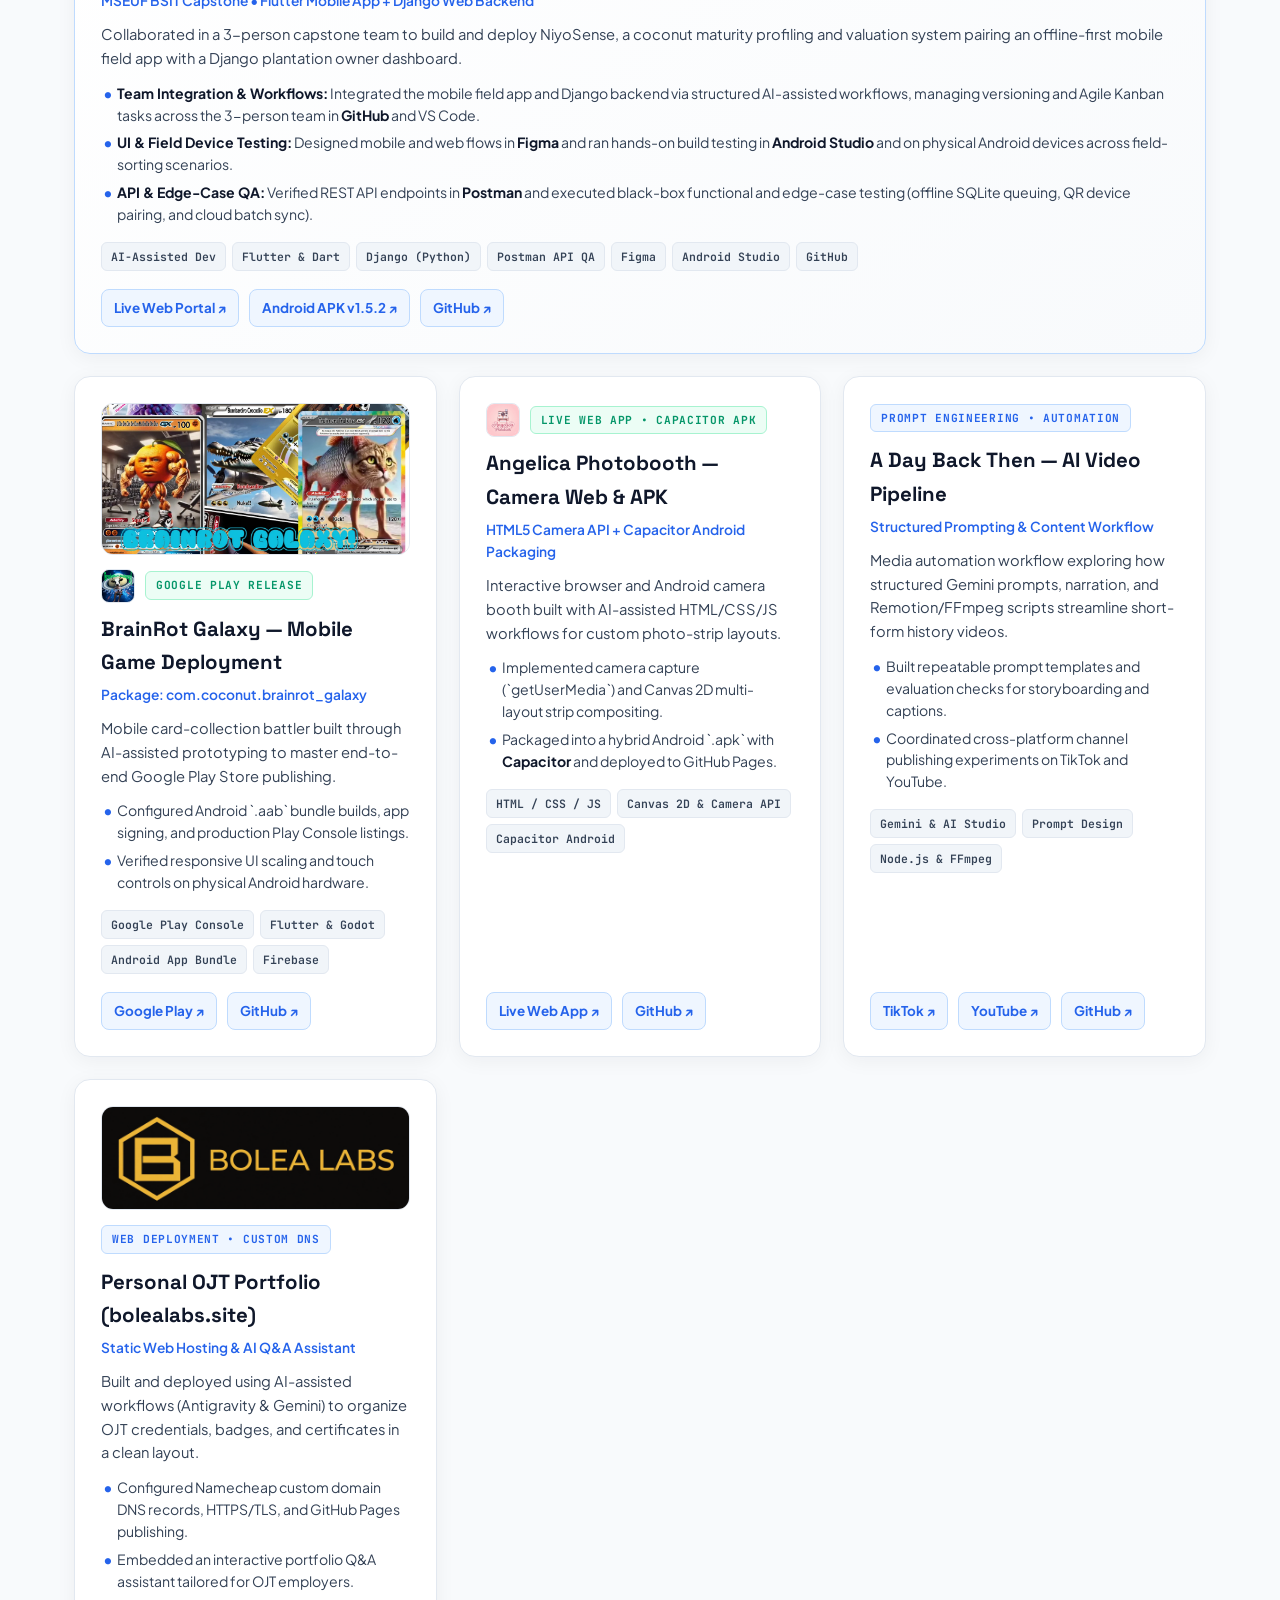
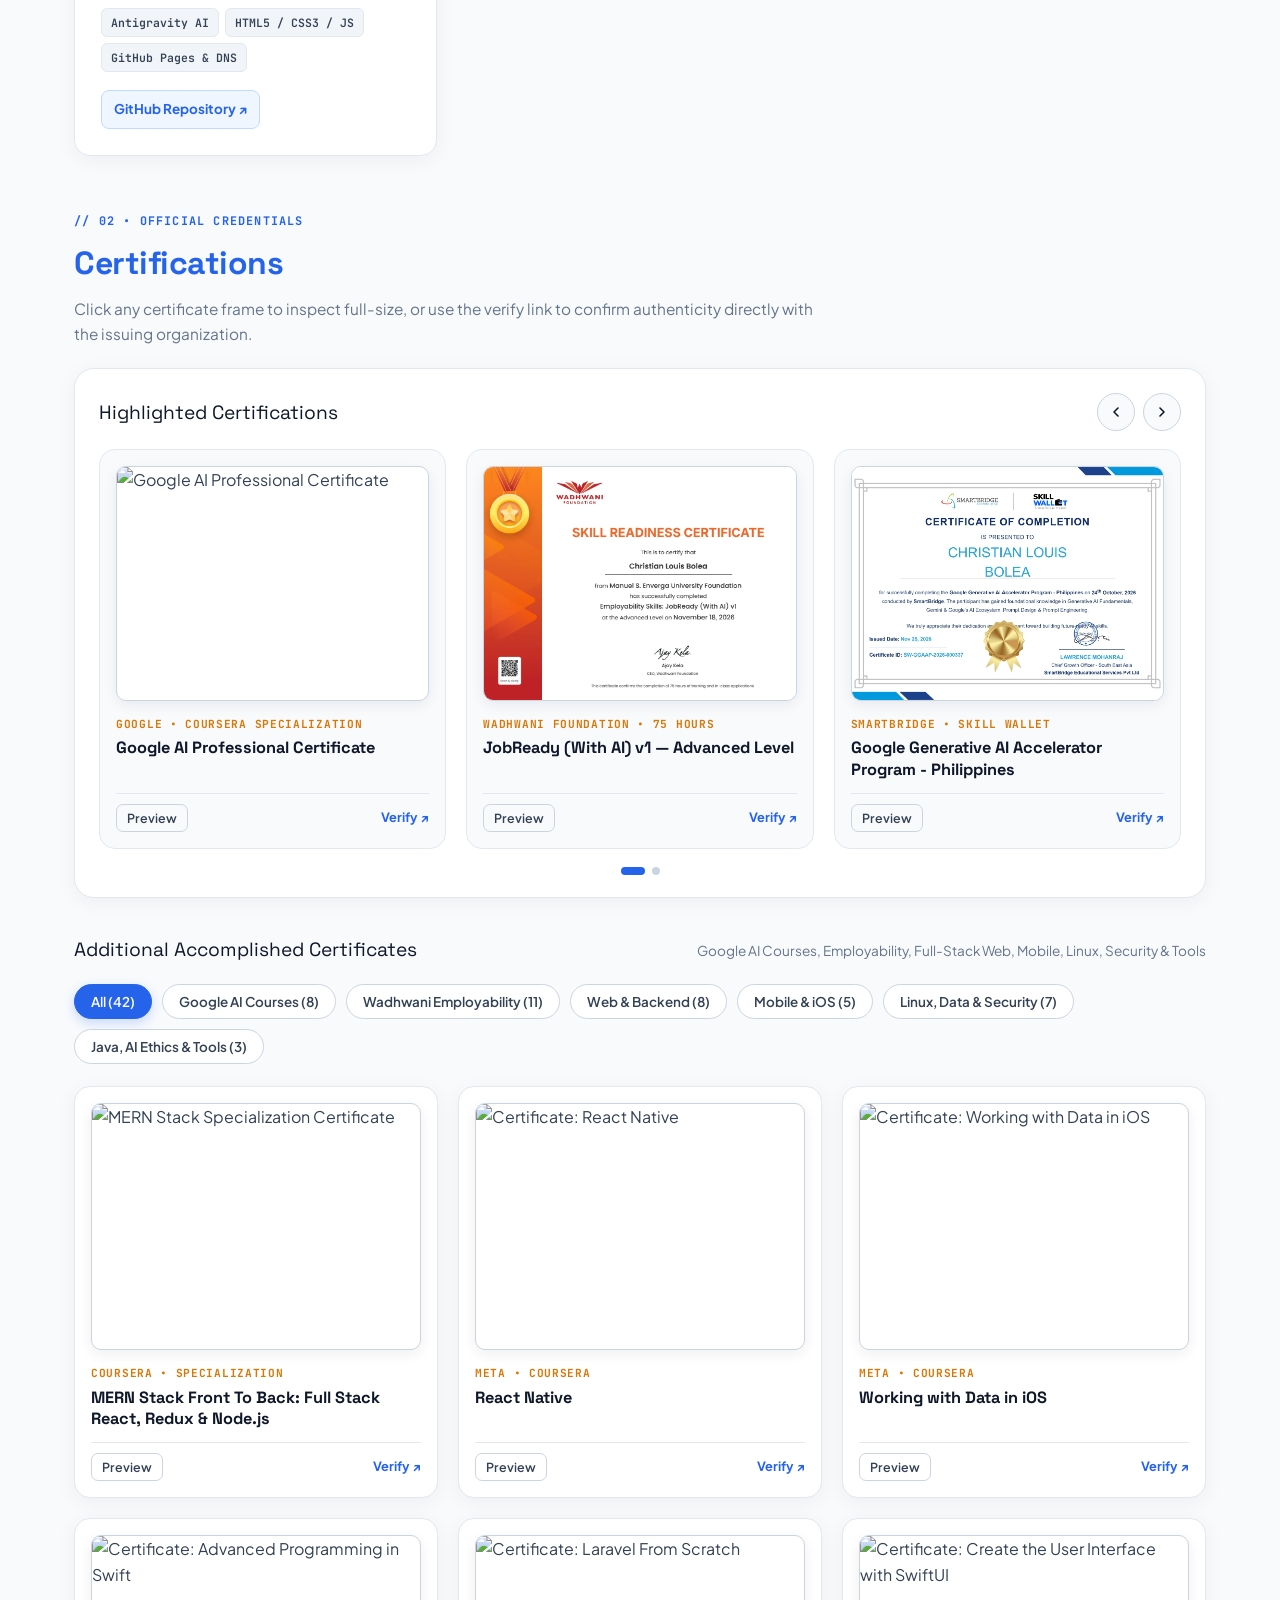
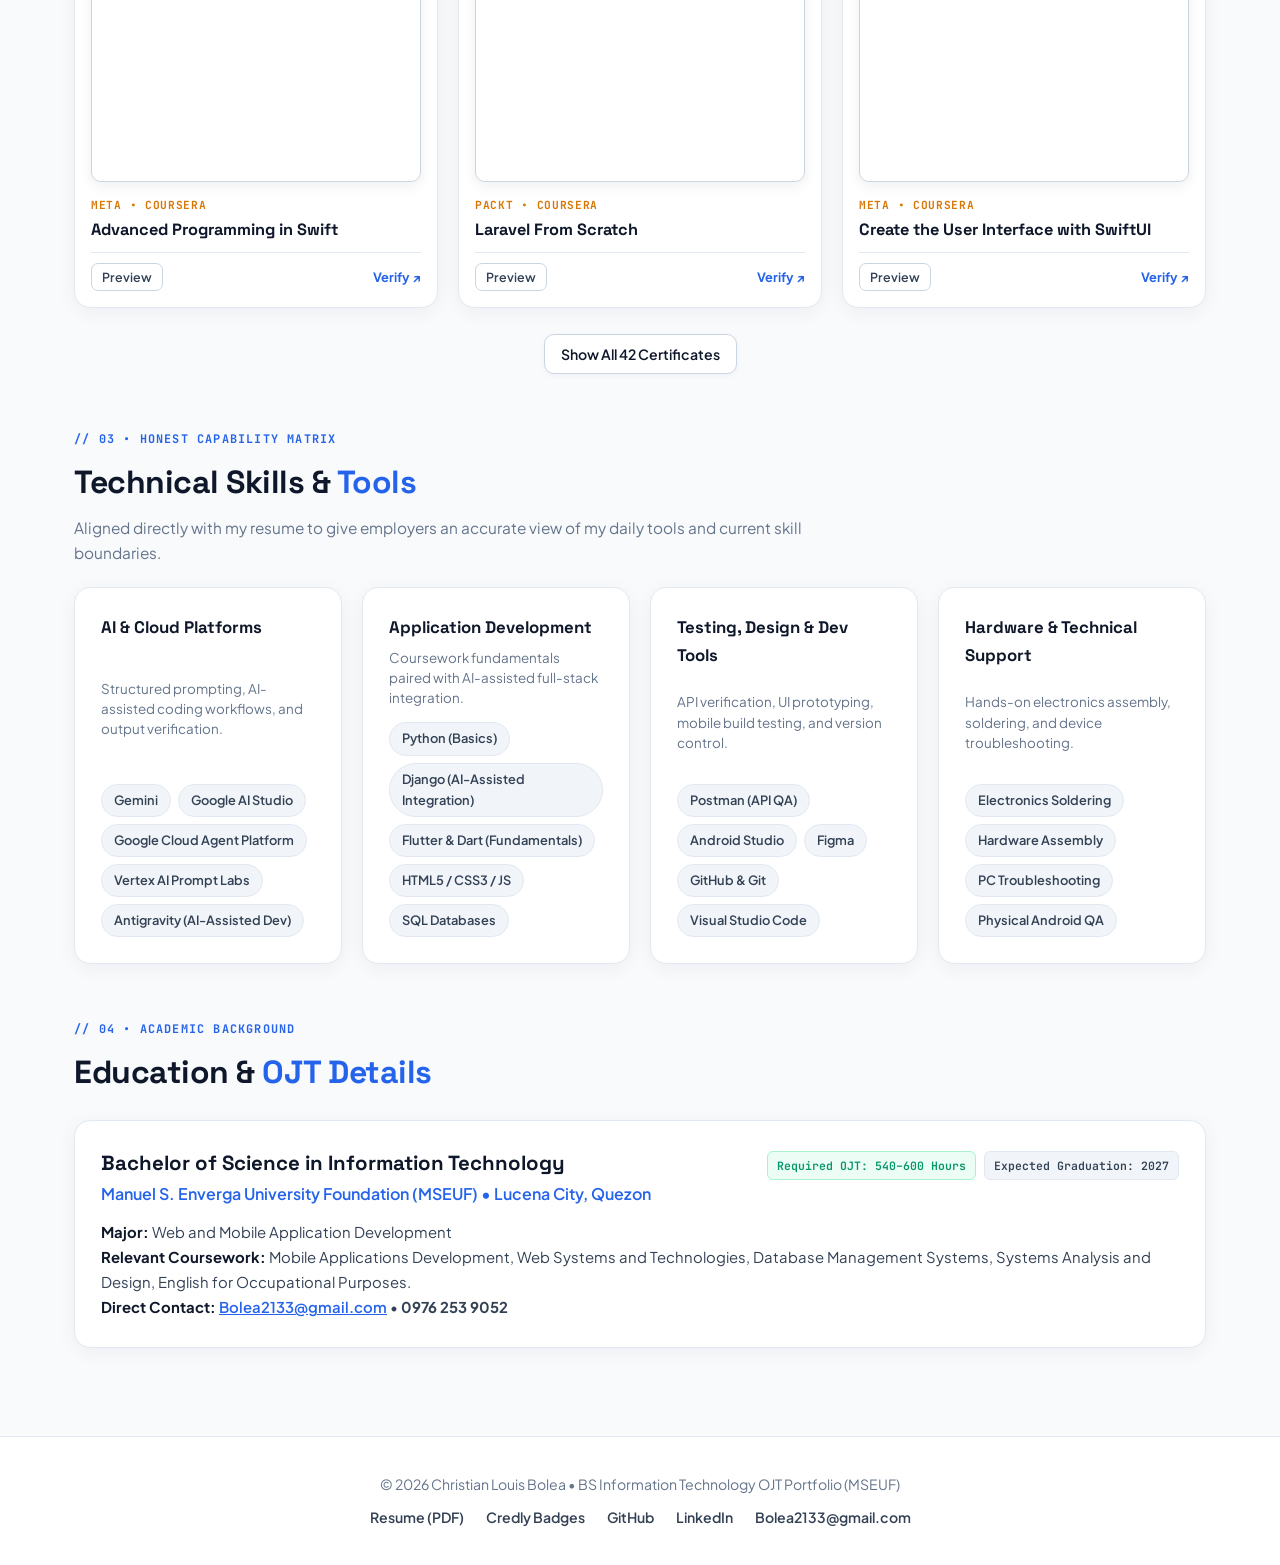
==== commit 6fa96cdf: "refactor: remove download PDF button and cert pills, move 8 Google AI courses to additional certs" ====
--- a/portfolio/index.html
+++ b/portfolio/index.html
@@ -1439,7 +1439,6 @@
         </p>
         <div class="hero-actions">
           <a href="/resume.pdf" target="_blank" rel="noopener" class="btn-primary">View Resume (PDF) &nearr;</a>
-          <a href="/resume.pdf" download="Christian_Louis_Bolea_Resume.pdf" class="btn-secondary">Download PDF</a>
           <a href="https://github.com/Cbolea23" target="_blank" rel="noopener" class="btn-secondary">GitHub &nearr;</a>
           <a href="https://www.linkedin.com/in/bolea23" target="_blank" rel="noopener" class="btn-secondary">LinkedIn &nearr;</a>
         </div>
@@ -1814,12 +1813,11 @@
         <p class="section-subtitle">Click any certificate frame to inspect full-size, or use the verify link to confirm authenticity directly with the issuing organization.</p>
       </div>
 
-      <!-- Part A: Highlighted Certifications Auto-Sliding Carousel (12 Slides) -->
+      <!-- Part A: Highlighted Certifications Auto-Sliding Carousel (4 Slides) -->
       <div class="cert-slider-wrap" id="certSliderWrap">
         <div class="cert-slider-topbar">
           <div class="cert-sub-heading">
             <span>Highlighted Certifications</span>
-            <span class="cert-sub-pill">12 Featured &bull; Auto-Sliding</span>
           </div>
           <div class="slider-controls">
             <button class="slider-btn" id="certPrevBtn" aria-label="Previous certificate slide">
@@ -1897,150 +1895,23 @@
               </div>
             </div>
 
-            <!-- H3: AI for Data Analysis -->
-            <div class="cert-slide">
-              <div class="cert-frame" onclick="openLightboxImg('https://s3.amazonaws.com/coursera_assets/meta_images/generated/CERTIFICATE_LANDING_PAGE/CERTIFICATE_LANDING_PAGE~SIDFAA7LIDKL/CERTIFICATE_LANDING_PAGE~SIDFAA7LIDKL.jpeg', 'AI for Data Analysis', 'Google / Coursera', 'https://coursera.org/share/886399000ee8d1f0795247a4db77de40')">
-                <img src="https://s3.amazonaws.com/coursera_assets/meta_images/generated/CERTIFICATE_LANDING_PAGE/CERTIFICATE_LANDING_PAGE~SIDFAA7LIDKL/CERTIFICATE_LANDING_PAGE~SIDFAA7LIDKL.jpeg" alt="Certificate: AI for Data Analysis" loading="lazy">
-                <span class="cert-zoom-hint">Click to Zoom</span>
-              </div>
-              <div class="cert-card-meta">
-                <div class="cert-issuer">Google &bull; Coursera</div>
-                <div class="cert-name">AI for Data Analysis</div>
-                <div class="cert-actions-row">
-                  <button class="btn-preview-sm" onclick="openLightboxImg('https://s3.amazonaws.com/coursera_assets/meta_images/generated/CERTIFICATE_LANDING_PAGE/CERTIFICATE_LANDING_PAGE~SIDFAA7LIDKL/CERTIFICATE_LANDING_PAGE~SIDFAA7LIDKL.jpeg', 'AI for Data Analysis', 'Google / Coursera', 'https://coursera.org/share/886399000ee8d1f0795247a4db77de40')">Preview</button>
-                  <a href="https://coursera.org/share/886399000ee8d1f0795247a4db77de40" target="_blank" rel="noopener" class="cert-verify">Verify &nearr;</a>
-                </div>
-              </div>
-            </div>
-
-            <!-- H4: AI for Content Creation -->
-            <div class="cert-slide">
-              <div class="cert-frame" onclick="openLightboxImg('https://s3.amazonaws.com/coursera_assets/meta_images/generated/CERTIFICATE_LANDING_PAGE/CERTIFICATE_LANDING_PAGE~IHXS1PAHAGSA/CERTIFICATE_LANDING_PAGE~IHXS1PAHAGSA.jpeg', 'AI for Content Creation', 'Google / Coursera', 'https://coursera.org/share/ed02016f43c65a4ff34cdc6b8f4f43e4')">
-                <img src="https://s3.amazonaws.com/coursera_assets/meta_images/generated/CERTIFICATE_LANDING_PAGE/CERTIFICATE_LANDING_PAGE~IHXS1PAHAGSA/CERTIFICATE_LANDING_PAGE~IHXS1PAHAGSA.jpeg" alt="Certificate: AI for Content Creation" loading="lazy">
-                <span class="cert-zoom-hint">Click to Zoom</span>
-              </div>
-              <div class="cert-card-meta">
-                <div class="cert-issuer">Google &bull; Coursera</div>
-                <div class="cert-name">AI for Content Creation</div>
-                <div class="cert-actions-row">
-                  <button class="btn-preview-sm" onclick="openLightboxImg('https://s3.amazonaws.com/coursera_assets/meta_images/generated/CERTIFICATE_LANDING_PAGE/CERTIFICATE_LANDING_PAGE~IHXS1PAHAGSA/CERTIFICATE_LANDING_PAGE~IHXS1PAHAGSA.jpeg', 'AI for Content Creation', 'Google / Coursera', 'https://coursera.org/share/ed02016f43c65a4ff34cdc6b8f4f43e4')">Preview</button>
-                  <a href="https://coursera.org/share/ed02016f43c65a4ff34cdc6b8f4f43e4" target="_blank" rel="noopener" class="cert-verify">Verify &nearr;</a>
-                </div>
-              </div>
-            </div>
-
-            <!-- H5: AI for Writing and Communicating -->
-            <div class="cert-slide">
-              <div class="cert-frame" onclick="openLightboxImg('https://s3.amazonaws.com/coursera_assets/meta_images/generated/CERTIFICATE_LANDING_PAGE/CERTIFICATE_LANDING_PAGE~QT93KB1UPGMR/CERTIFICATE_LANDING_PAGE~QT93KB1UPGMR.jpeg', 'AI for Writing and Communicating', 'Google / Coursera', 'https://coursera.org/share/6e1c48d141a9cb727b153bd955084b9f')">
-                <img src="https://s3.amazonaws.com/coursera_assets/meta_images/generated/CERTIFICATE_LANDING_PAGE/CERTIFICATE_LANDING_PAGE~QT93KB1UPGMR/CERTIFICATE_LANDING_PAGE~QT93KB1UPGMR.jpeg" alt="Certificate: AI for Writing and Communicating" loading="lazy">
-                <span class="cert-zoom-hint">Click to Zoom</span>
-              </div>
-              <div class="cert-card-meta">
-                <div class="cert-issuer">Google &bull; Coursera</div>
-                <div class="cert-name">AI for Writing and Communicating</div>
-                <div class="cert-actions-row">
-                  <button class="btn-preview-sm" onclick="openLightboxImg('https://s3.amazonaws.com/coursera_assets/meta_images/generated/CERTIFICATE_LANDING_PAGE/CERTIFICATE_LANDING_PAGE~QT93KB1UPGMR/CERTIFICATE_LANDING_PAGE~QT93KB1UPGMR.jpeg', 'AI for Writing and Communicating', 'Google / Coursera', 'https://coursera.org/share/6e1c48d141a9cb727b153bd955084b9f')">Preview</button>
-                  <a href="https://coursera.org/share/6e1c48d141a9cb727b153bd955084b9f" target="_blank" rel="noopener" class="cert-verify">Verify &nearr;</a>
-                </div>
-              </div>
-            </div>
-
-            <!-- H6: AI for Research and Insights -->
-            <div class="cert-slide">
-              <div class="cert-frame" onclick="openLightboxImg('https://s3.amazonaws.com/coursera_assets/meta_images/generated/CERTIFICATE_LANDING_PAGE/CERTIFICATE_LANDING_PAGE~GREYJ82VP2DV/CERTIFICATE_LANDING_PAGE~GREYJ82VP2DV.jpeg', 'AI for Research and Insights', 'Google / Coursera', 'https://coursera.org/share/c0851f0b0477ce39814c1542aa16133f')">
-                <img src="https://s3.amazonaws.com/coursera_assets/meta_images/generated/CERTIFICATE_LANDING_PAGE/CERTIFICATE_LANDING_PAGE~GREYJ82VP2DV/CERTIFICATE_LANDING_PAGE~GREYJ82VP2DV.jpeg" alt="Certificate: AI for Research and Insights" loading="lazy">
-                <span class="cert-zoom-hint">Click to Zoom</span>
-              </div>
-              <div class="cert-card-meta">
-                <div class="cert-issuer">Google &bull; Coursera</div>
-                <div class="cert-name">AI for Research and Insights</div>
-                <div class="cert-actions-row">
-                  <button class="btn-preview-sm" onclick="openLightboxImg('https://s3.amazonaws.com/coursera_assets/meta_images/generated/CERTIFICATE_LANDING_PAGE/CERTIFICATE_LANDING_PAGE~GREYJ82VP2DV/CERTIFICATE_LANDING_PAGE~GREYJ82VP2DV.jpeg', 'AI for Research and Insights', 'Google / Coursera', 'https://coursera.org/share/c0851f0b0477ce39814c1542aa16133f')">Preview</button>
-                  <a href="https://coursera.org/share/c0851f0b0477ce39814c1542aa16133f" target="_blank" rel="noopener" class="cert-verify">Verify &nearr;</a>
-                </div>
-              </div>
-            </div>
-
-            <!-- H7: AI for Brainstorming and Planning -->
-            <div class="cert-slide">
-              <div class="cert-frame" onclick="openLightboxImg('https://s3.amazonaws.com/coursera_assets/meta_images/generated/CERTIFICATE_LANDING_PAGE/CERTIFICATE_LANDING_PAGE~8LEEX4STK5NF/CERTIFICATE_LANDING_PAGE~8LEEX4STK5NF.jpeg', 'AI for Brainstorming and Planning', 'Google / Coursera', 'https://coursera.org/share/388de16506f2a04ad92005dbfd325e9b')">
-                <img src="https://s3.amazonaws.com/coursera_assets/meta_images/generated/CERTIFICATE_LANDING_PAGE/CERTIFICATE_LANDING_PAGE~8LEEX4STK5NF/CERTIFICATE_LANDING_PAGE~8LEEX4STK5NF.jpeg" alt="Certificate: AI for Brainstorming and Planning" loading="lazy">
-                <span class="cert-zoom-hint">Click to Zoom</span>
-              </div>
-              <div class="cert-card-meta">
-                <div class="cert-issuer">Google &bull; Coursera</div>
-                <div class="cert-name">AI for Brainstorming and Planning</div>
-                <div class="cert-actions-row">
-                  <button class="btn-preview-sm" onclick="openLightboxImg('https://s3.amazonaws.com/coursera_assets/meta_images/generated/CERTIFICATE_LANDING_PAGE/CERTIFICATE_LANDING_PAGE~8LEEX4STK5NF/CERTIFICATE_LANDING_PAGE~8LEEX4STK5NF.jpeg', 'AI for Brainstorming and Planning', 'Google / Coursera', 'https://coursera.org/share/388de16506f2a04ad92005dbfd325e9b')">Preview</button>
-                  <a href="https://coursera.org/share/388de16506f2a04ad92005dbfd325e9b" target="_blank" rel="noopener" class="cert-verify">Verify &nearr;</a>
-                </div>
-              </div>
-            </div>
-
-            <!-- H8: AI for App Deployment -->
-            <div class="cert-slide">
-              <div class="cert-frame" onclick="openLightboxImg('https://s3.amazonaws.com/coursera_assets/meta_images/generated/CERTIFICATE_LANDING_PAGE/CERTIFICATE_LANDING_PAGE~TR2W8DQ24UP8/CERTIFICATE_LANDING_PAGE~TR2W8DQ24UP8.jpeg', 'AI for App Deployment', 'Google / Coursera', 'https://coursera.org/share/7af0642ead4bfdc9741073dc4e21a37f')">
-                <img src="https://s3.amazonaws.com/coursera_assets/meta_images/generated/CERTIFICATE_LANDING_PAGE/CERTIFICATE_LANDING_PAGE~TR2W8DQ24UP8/CERTIFICATE_LANDING_PAGE~TR2W8DQ24UP8.jpeg" alt="Certificate: AI for App Deployment" loading="lazy">
-                <span class="cert-zoom-hint">Click to Zoom</span>
-              </div>
-              <div class="cert-card-meta">
-                <div class="cert-issuer">Google &bull; Coursera</div>
-                <div class="cert-name">AI for App Deployment</div>
-                <div class="cert-actions-row">
-                  <button class="btn-preview-sm" onclick="openLightboxImg('https://s3.amazonaws.com/coursera_assets/meta_images/generated/CERTIFICATE_LANDING_PAGE/CERTIFICATE_LANDING_PAGE~TR2W8DQ24UP8/CERTIFICATE_LANDING_PAGE~TR2W8DQ24UP8.jpeg', 'AI for App Deployment', 'Google / Coursera', 'https://coursera.org/share/7af0642ead4bfdc9741073dc4e21a37f')">Preview</button>
-                  <a href="https://coursera.org/share/7af0642ead4bfdc9741073dc4e21a37f" target="_blank" rel="noopener" class="cert-verify">Verify &nearr;</a>
-                </div>
-              </div>
-            </div>
-
-            <!-- H9: AI for App Building -->
-            <div class="cert-slide">
-              <div class="cert-frame" onclick="openLightboxImg('https://s3.amazonaws.com/coursera_assets/meta_images/generated/CERTIFICATE_LANDING_PAGE/CERTIFICATE_LANDING_PAGE~KAZVH0WMM6AM/CERTIFICATE_LANDING_PAGE~KAZVH0WMM6AM.jpeg', 'AI for App Building', 'Google / Coursera', 'https://coursera.org/share/f94a314d4dc887718b7714257eb1bf5e')">
-                <img src="https://s3.amazonaws.com/coursera_assets/meta_images/generated/CERTIFICATE_LANDING_PAGE/CERTIFICATE_LANDING_PAGE~KAZVH0WMM6AM/CERTIFICATE_LANDING_PAGE~KAZVH0WMM6AM.jpeg" alt="Certificate: AI for App Building" loading="lazy">
-                <span class="cert-zoom-hint">Click to Zoom</span>
-              </div>
-              <div class="cert-card-meta">
-                <div class="cert-issuer">Google &bull; Coursera</div>
-                <div class="cert-name">AI for App Building</div>
-                <div class="cert-actions-row">
-                  <button class="btn-preview-sm" onclick="openLightboxImg('https://s3.amazonaws.com/coursera_assets/meta_images/generated/CERTIFICATE_LANDING_PAGE/CERTIFICATE_LANDING_PAGE~KAZVH0WMM6AM/CERTIFICATE_LANDING_PAGE~KAZVH0WMM6AM.jpeg', 'AI for App Building', 'Google / Coursera', 'https://coursera.org/share/f94a314d4dc887718b7714257eb1bf5e')">Preview</button>
-                  <a href="https://coursera.org/share/f94a314d4dc887718b7714257eb1bf5e" target="_blank" rel="noopener" class="cert-verify">Verify &nearr;</a>
-                </div>
-              </div>
-            </div>
-
-            <!-- H10: AI Fundamentals -->
-            <div class="cert-slide">
-              <div class="cert-frame" onclick="openLightboxImg('https://s3.amazonaws.com/coursera_assets/meta_images/generated/CERTIFICATE_LANDING_PAGE/CERTIFICATE_LANDING_PAGE~0T3ZTCOTITBM/CERTIFICATE_LANDING_PAGE~0T3ZTCOTITBM.jpeg', 'AI Fundamentals', 'Google / Coursera', 'https://coursera.org/share/94de9606b14f8357ceacccbda58dee03')">
-                <img src="https://s3.amazonaws.com/coursera_assets/meta_images/generated/CERTIFICATE_LANDING_PAGE/CERTIFICATE_LANDING_PAGE~0T3ZTCOTITBM/CERTIFICATE_LANDING_PAGE~0T3ZTCOTITBM.jpeg" alt="Certificate: AI Fundamentals" loading="lazy">
-                <span class="cert-zoom-hint">Click to Zoom</span>
-              </div>
-              <div class="cert-card-meta">
-                <div class="cert-issuer">Google &bull; Coursera</div>
-                <div class="cert-name">AI Fundamentals</div>
-                <div class="cert-actions-row">
-                  <button class="btn-preview-sm" onclick="openLightboxImg('https://s3.amazonaws.com/coursera_assets/meta_images/generated/CERTIFICATE_LANDING_PAGE/CERTIFICATE_LANDING_PAGE~0T3ZTCOTITBM/CERTIFICATE_LANDING_PAGE~0T3ZTCOTITBM.jpeg', 'AI Fundamentals', 'Google / Coursera', 'https://coursera.org/share/94de9606b14f8357ceacccbda58dee03')">Preview</button>
-                  <a href="https://coursera.org/share/94de9606b14f8357ceacccbda58dee03" target="_blank" rel="noopener" class="cert-verify">Verify &nearr;</a>
-                </div>
-              </div>
-            </div>
           </div>
         </div>
 
         <div class="slider-dots" id="sliderDots" aria-label="Certificate Slide Navigation"></div>
       </div>
 
-      <!-- Part B: Additional Accomplished Certificates (34 Visual Framed Cards) -->
+      <!-- Part B: Additional Accomplished Certificates (42 Visual Framed Cards) -->
       <div class="other-certs-header">
         <div class="cert-sub-heading">
           <span>Additional Accomplished Certificates</span>
-          <span class="cert-sub-pill" style="background: var(--blue-soft); color: var(--blue); border-color: var(--blue-border);">34 Verified</span>
-        </div>
-        <span style="font-size: 0.85rem; color: var(--ink-muted);">Employability, Full-Stack Web, Mobile, Linux, Security &amp; Tools</span>
+        </div>
+        <span style="font-size: 0.85rem; color: var(--ink-muted);">Google AI Courses, Employability, Full-Stack Web, Mobile, Linux, Security &amp; Tools</span>
       </div>
 
       <div class="filter-bar" id="certFilterBar">
-        <button class="filter-btn active" onclick="filterCerts('all', this)">All (34)</button>
+        <button class="filter-btn active" onclick="filterCerts('all', this)">All (42)</button>
+        <button class="filter-btn" onclick="filterCerts('google-ai', this)">Google AI Courses (8)</button>
         <button class="filter-btn" onclick="filterCerts('wadhwani', this)">Wadhwani Employability (11)</button>
         <button class="filter-btn" onclick="filterCerts('web', this)">Web &amp; Backend (8)</button>
         <button class="filter-btn" onclick="filterCerts('mobile', this)">Mobile &amp; iOS (5)</button>
@@ -2141,6 +2012,134 @@
             <div class="cert-actions-row">
               <button class="btn-preview-sm" onclick="openLightboxImg('https://s3.amazonaws.com/coursera_assets/meta_images/generated/CERTIFICATE_LANDING_PAGE/CERTIFICATE_LANDING_PAGE~V3TJAO81MFUQ/CERTIFICATE_LANDING_PAGE~V3TJAO81MFUQ.jpeg', 'Create the User Interface with SwiftUI', 'Meta / Coursera', 'https://coursera.org/share/b9da9cae6d39784e48d10cdaacd3c4b9')">Preview</button>
               <a href="https://coursera.org/share/b9da9cae6d39784e48d10cdaacd3c4b9" target="_blank" rel="noopener" class="cert-verify">Verify &nearr;</a>
+            </div>
+          </div>
+        </div>
+
+        <!-- GAI1: AI for Data Analysis -->
+        <div class="cert-grid-card hidden" data-cert-cat="google-ai">
+          <div class="cert-frame" onclick="openLightboxImg('https://s3.amazonaws.com/coursera_assets/meta_images/generated/CERTIFICATE_LANDING_PAGE/CERTIFICATE_LANDING_PAGE~SIDFAA7LIDKL/CERTIFICATE_LANDING_PAGE~SIDFAA7LIDKL.jpeg', 'AI for Data Analysis', 'Google / Coursera', 'https://coursera.org/share/886399000ee8d1f0795247a4db77de40')">
+            <img src="https://s3.amazonaws.com/coursera_assets/meta_images/generated/CERTIFICATE_LANDING_PAGE/CERTIFICATE_LANDING_PAGE~SIDFAA7LIDKL/CERTIFICATE_LANDING_PAGE~SIDFAA7LIDKL.jpeg" alt="Certificate: AI for Data Analysis" loading="lazy">
+            <span class="cert-zoom-hint">Click to Zoom</span>
+          </div>
+          <div class="cert-card-meta">
+            <div class="cert-issuer">Google &bull; Coursera</div>
+            <div class="cert-name">AI for Data Analysis</div>
+            <div class="cert-actions-row">
+              <button class="btn-preview-sm" onclick="openLightboxImg('https://s3.amazonaws.com/coursera_assets/meta_images/generated/CERTIFICATE_LANDING_PAGE/CERTIFICATE_LANDING_PAGE~SIDFAA7LIDKL/CERTIFICATE_LANDING_PAGE~SIDFAA7LIDKL.jpeg', 'AI for Data Analysis', 'Google / Coursera', 'https://coursera.org/share/886399000ee8d1f0795247a4db77de40')">Preview</button>
+              <a href="https://coursera.org/share/886399000ee8d1f0795247a4db77de40" target="_blank" rel="noopener" class="cert-verify">Verify &nearr;</a>
+            </div>
+          </div>
+        </div>
+
+        <!-- GAI2: AI for Content Creation -->
+        <div class="cert-grid-card hidden" data-cert-cat="google-ai">
+          <div class="cert-frame" onclick="openLightboxImg('https://s3.amazonaws.com/coursera_assets/meta_images/generated/CERTIFICATE_LANDING_PAGE/CERTIFICATE_LANDING_PAGE~IHXS1PAHAGSA/CERTIFICATE_LANDING_PAGE~IHXS1PAHAGSA.jpeg', 'AI for Content Creation', 'Google / Coursera', 'https://coursera.org/share/ed02016f43c65a4ff34cdc6b8f4f43e4')">
+            <img src="https://s3.amazonaws.com/coursera_assets/meta_images/generated/CERTIFICATE_LANDING_PAGE/CERTIFICATE_LANDING_PAGE~IHXS1PAHAGSA/CERTIFICATE_LANDING_PAGE~IHXS1PAHAGSA.jpeg" alt="Certificate: AI for Content Creation" loading="lazy">
+            <span class="cert-zoom-hint">Click to Zoom</span>
+          </div>
+          <div class="cert-card-meta">
+            <div class="cert-issuer">Google &bull; Coursera</div>
+            <div class="cert-name">AI for Content Creation</div>
+            <div class="cert-actions-row">
+              <button class="btn-preview-sm" onclick="openLightboxImg('https://s3.amazonaws.com/coursera_assets/meta_images/generated/CERTIFICATE_LANDING_PAGE/CERTIFICATE_LANDING_PAGE~IHXS1PAHAGSA/CERTIFICATE_LANDING_PAGE~IHXS1PAHAGSA.jpeg', 'AI for Content Creation', 'Google / Coursera', 'https://coursera.org/share/ed02016f43c65a4ff34cdc6b8f4f43e4')">Preview</button>
+              <a href="https://coursera.org/share/ed02016f43c65a4ff34cdc6b8f4f43e4" target="_blank" rel="noopener" class="cert-verify">Verify &nearr;</a>
+            </div>
+          </div>
+        </div>
+
+        <!-- GAI3: AI for Writing and Communicating -->
+        <div class="cert-grid-card hidden" data-cert-cat="google-ai">
+          <div class="cert-frame" onclick="openLightboxImg('https://s3.amazonaws.com/coursera_assets/meta_images/generated/CERTIFICATE_LANDING_PAGE/CERTIFICATE_LANDING_PAGE~QT93KB1UPGMR/CERTIFICATE_LANDING_PAGE~QT93KB1UPGMR.jpeg', 'AI for Writing and Communicating', 'Google / Coursera', 'https://coursera.org/share/6e1c48d141a9cb727b153bd955084b9f')">
+            <img src="https://s3.amazonaws.com/coursera_assets/meta_images/generated/CERTIFICATE_LANDING_PAGE/CERTIFICATE_LANDING_PAGE~QT93KB1UPGMR/CERTIFICATE_LANDING_PAGE~QT93KB1UPGMR.jpeg" alt="Certificate: AI for Writing and Communicating" loading="lazy">
+            <span class="cert-zoom-hint">Click to Zoom</span>
+          </div>
+          <div class="cert-card-meta">
+            <div class="cert-issuer">Google &bull; Coursera</div>
+            <div class="cert-name">AI for Writing and Communicating</div>
+            <div class="cert-actions-row">
+              <button class="btn-preview-sm" onclick="openLightboxImg('https://s3.amazonaws.com/coursera_assets/meta_images/generated/CERTIFICATE_LANDING_PAGE/CERTIFICATE_LANDING_PAGE~QT93KB1UPGMR/CERTIFICATE_LANDING_PAGE~QT93KB1UPGMR.jpeg', 'AI for Writing and Communicating', 'Google / Coursera', 'https://coursera.org/share/6e1c48d141a9cb727b153bd955084b9f')">Preview</button>
+              <a href="https://coursera.org/share/6e1c48d141a9cb727b153bd955084b9f" target="_blank" rel="noopener" class="cert-verify">Verify &nearr;</a>
+            </div>
+          </div>
+        </div>
+
+        <!-- GAI4: AI for Research and Insights -->
+        <div class="cert-grid-card hidden" data-cert-cat="google-ai">
+          <div class="cert-frame" onclick="openLightboxImg('https://s3.amazonaws.com/coursera_assets/meta_images/generated/CERTIFICATE_LANDING_PAGE/CERTIFICATE_LANDING_PAGE~GREYJ82VP2DV/CERTIFICATE_LANDING_PAGE~GREYJ82VP2DV.jpeg', 'AI for Research and Insights', 'Google / Coursera', 'https://coursera.org/share/c0851f0b0477ce39814c1542aa16133f')">
+            <img src="https://s3.amazonaws.com/coursera_assets/meta_images/generated/CERTIFICATE_LANDING_PAGE/CERTIFICATE_LANDING_PAGE~GREYJ82VP2DV/CERTIFICATE_LANDING_PAGE~GREYJ82VP2DV.jpeg" alt="Certificate: AI for Research and Insights" loading="lazy">
+            <span class="cert-zoom-hint">Click to Zoom</span>
+          </div>
+          <div class="cert-card-meta">
+            <div class="cert-issuer">Google &bull; Coursera</div>
+            <div class="cert-name">AI for Research and Insights</div>
+            <div class="cert-actions-row">
+              <button class="btn-preview-sm" onclick="openLightboxImg('https://s3.amazonaws.com/coursera_assets/meta_images/generated/CERTIFICATE_LANDING_PAGE/CERTIFICATE_LANDING_PAGE~GREYJ82VP2DV/CERTIFICATE_LANDING_PAGE~GREYJ82VP2DV.jpeg', 'AI for Research and Insights', 'Google / Coursera', 'https://coursera.org/share/c0851f0b0477ce39814c1542aa16133f')">Preview</button>
+              <a href="https://coursera.org/share/c0851f0b0477ce39814c1542aa16133f" target="_blank" rel="noopener" class="cert-verify">Verify &nearr;</a>
+            </div>
+          </div>
+        </div>
+
+        <!-- GAI5: AI for Brainstorming and Planning -->
+        <div class="cert-grid-card hidden" data-cert-cat="google-ai">
+          <div class="cert-frame" onclick="openLightboxImg('https://s3.amazonaws.com/coursera_assets/meta_images/generated/CERTIFICATE_LANDING_PAGE/CERTIFICATE_LANDING_PAGE~8LEEX4STK5NF/CERTIFICATE_LANDING_PAGE~8LEEX4STK5NF.jpeg', 'AI for Brainstorming and Planning', 'Google / Coursera', 'https://coursera.org/share/388de16506f2a04ad92005dbfd325e9b')">
+            <img src="https://s3.amazonaws.com/coursera_assets/meta_images/generated/CERTIFICATE_LANDING_PAGE/CERTIFICATE_LANDING_PAGE~8LEEX4STK5NF/CERTIFICATE_LANDING_PAGE~8LEEX4STK5NF.jpeg" alt="Certificate: AI for Brainstorming and Planning" loading="lazy">
+            <span class="cert-zoom-hint">Click to Zoom</span>
+          </div>
+          <div class="cert-card-meta">
+            <div class="cert-issuer">Google &bull; Coursera</div>
+            <div class="cert-name">AI for Brainstorming and Planning</div>
+            <div class="cert-actions-row">
+              <button class="btn-preview-sm" onclick="openLightboxImg('https://s3.amazonaws.com/coursera_assets/meta_images/generated/CERTIFICATE_LANDING_PAGE/CERTIFICATE_LANDING_PAGE~8LEEX4STK5NF/CERTIFICATE_LANDING_PAGE~8LEEX4STK5NF.jpeg', 'AI for Brainstorming and Planning', 'Google / Coursera', 'https://coursera.org/share/388de16506f2a04ad92005dbfd325e9b')">Preview</button>
+              <a href="https://coursera.org/share/388de16506f2a04ad92005dbfd325e9b" target="_blank" rel="noopener" class="cert-verify">Verify &nearr;</a>
+            </div>
+          </div>
+        </div>
+
+        <!-- GAI6: AI for App Deployment -->
+        <div class="cert-grid-card hidden" data-cert-cat="google-ai">
+          <div class="cert-frame" onclick="openLightboxImg('https://s3.amazonaws.com/coursera_assets/meta_images/generated/CERTIFICATE_LANDING_PAGE/CERTIFICATE_LANDING_PAGE~TR2W8DQ24UP8/CERTIFICATE_LANDING_PAGE~TR2W8DQ24UP8.jpeg', 'AI for App Deployment', 'Google / Coursera', 'https://coursera.org/share/7af0642ead4bfdc9741073dc4e21a37f')">
+            <img src="https://s3.amazonaws.com/coursera_assets/meta_images/generated/CERTIFICATE_LANDING_PAGE/CERTIFICATE_LANDING_PAGE~TR2W8DQ24UP8/CERTIFICATE_LANDING_PAGE~TR2W8DQ24UP8.jpeg" alt="Certificate: AI for App Deployment" loading="lazy">
+            <span class="cert-zoom-hint">Click to Zoom</span>
+          </div>
+          <div class="cert-card-meta">
+            <div class="cert-issuer">Google &bull; Coursera</div>
+            <div class="cert-name">AI for App Deployment</div>
+            <div class="cert-actions-row">
+              <button class="btn-preview-sm" onclick="openLightboxImg('https://s3.amazonaws.com/coursera_assets/meta_images/generated/CERTIFICATE_LANDING_PAGE/CERTIFICATE_LANDING_PAGE~TR2W8DQ24UP8/CERTIFICATE_LANDING_PAGE~TR2W8DQ24UP8.jpeg', 'AI for App Deployment', 'Google / Coursera', 'https://coursera.org/share/7af0642ead4bfdc9741073dc4e21a37f')">Preview</button>
+              <a href="https://coursera.org/share/7af0642ead4bfdc9741073dc4e21a37f" target="_blank" rel="noopener" class="cert-verify">Verify &nearr;</a>
+            </div>
+          </div>
+        </div>
+
+        <!-- GAI7: AI for App Building -->
+        <div class="cert-grid-card hidden" data-cert-cat="google-ai">
+          <div class="cert-frame" onclick="openLightboxImg('https://s3.amazonaws.com/coursera_assets/meta_images/generated/CERTIFICATE_LANDING_PAGE/CERTIFICATE_LANDING_PAGE~KAZVH0WMM6AM/CERTIFICATE_LANDING_PAGE~KAZVH0WMM6AM.jpeg', 'AI for App Building', 'Google / Coursera', 'https://coursera.org/share/f94a314d4dc887718b7714257eb1bf5e')">
+            <img src="https://s3.amazonaws.com/coursera_assets/meta_images/generated/CERTIFICATE_LANDING_PAGE/CERTIFICATE_LANDING_PAGE~KAZVH0WMM6AM/CERTIFICATE_LANDING_PAGE~KAZVH0WMM6AM.jpeg" alt="Certificate: AI for App Building" loading="lazy">
+            <span class="cert-zoom-hint">Click to Zoom</span>
+          </div>
+          <div class="cert-card-meta">
+            <div class="cert-issuer">Google &bull; Coursera</div>
+            <div class="cert-name">AI for App Building</div>
+            <div class="cert-actions-row">
+              <button class="btn-preview-sm" onclick="openLightboxImg('https://s3.amazonaws.com/coursera_assets/meta_images/generated/CERTIFICATE_LANDING_PAGE/CERTIFICATE_LANDING_PAGE~KAZVH0WMM6AM/CERTIFICATE_LANDING_PAGE~KAZVH0WMM6AM.jpeg', 'AI for App Building', 'Google / Coursera', 'https://coursera.org/share/f94a314d4dc887718b7714257eb1bf5e')">Preview</button>
+              <a href="https://coursera.org/share/f94a314d4dc887718b7714257eb1bf5e" target="_blank" rel="noopener" class="cert-verify">Verify &nearr;</a>
+            </div>
+          </div>
+        </div>
+
+        <!-- GAI8: AI Fundamentals -->
+        <div class="cert-grid-card hidden" data-cert-cat="google-ai">
+          <div class="cert-frame" onclick="openLightboxImg('https://s3.amazonaws.com/coursera_assets/meta_images/generated/CERTIFICATE_LANDING_PAGE/CERTIFICATE_LANDING_PAGE~0T3ZTCOTITBM/CERTIFICATE_LANDING_PAGE~0T3ZTCOTITBM.jpeg', 'AI Fundamentals', 'Google / Coursera', 'https://coursera.org/share/94de9606b14f8357ceacccbda58dee03')">
+            <img src="https://s3.amazonaws.com/coursera_assets/meta_images/generated/CERTIFICATE_LANDING_PAGE/CERTIFICATE_LANDING_PAGE~0T3ZTCOTITBM/CERTIFICATE_LANDING_PAGE~0T3ZTCOTITBM.jpeg" alt="Certificate: AI Fundamentals" loading="lazy">
+            <span class="cert-zoom-hint">Click to Zoom</span>
+          </div>
+          <div class="cert-card-meta">
+            <div class="cert-issuer">Google &bull; Coursera</div>
+            <div class="cert-name">AI Fundamentals</div>
+            <div class="cert-actions-row">
+              <button class="btn-preview-sm" onclick="openLightboxImg('https://s3.amazonaws.com/coursera_assets/meta_images/generated/CERTIFICATE_LANDING_PAGE/CERTIFICATE_LANDING_PAGE~0T3ZTCOTITBM/CERTIFICATE_LANDING_PAGE~0T3ZTCOTITBM.jpeg', 'AI Fundamentals', 'Google / Coursera', 'https://coursera.org/share/94de9606b14f8357ceacccbda58dee03')">Preview</button>
+              <a href="https://coursera.org/share/94de9606b14f8357ceacccbda58dee03" target="_blank" rel="noopener" class="cert-verify">Verify &nearr;</a>
             </div>
           </div>
         </div>
@@ -2603,7 +2602,7 @@
       </div>
 
       <div class="cert-toggle-wrap" id="certToggleWrap">
-        <button class="btn-secondary" id="certToggleBtn" onclick="toggleAllCerts()">Show All 34 Certificates</button>
+        <button class="btn-secondary" id="certToggleBtn" onclick="toggleAllCerts()">Show All 42 Certificates</button>
       </div>
     </section>
 
@@ -2788,7 +2787,7 @@
           card.classList.toggle('hidden', !certsExpanded && idx >= 6);
         });
         if (toggleWrap) toggleWrap.style.display = 'flex';
-        if (toggleBtn) toggleBtn.textContent = certsExpanded ? 'Show Fewer Certificates' : 'Show All 34 Certificates';
+        if (toggleBtn) toggleBtn.textContent = certsExpanded ? 'Show Fewer Certificates' : 'Show All 42 Certificates';
       } else {
         cards.forEach(card => {
           card.classList.toggle('hidden', card.getAttribute('data-cert-cat') !== activeCertCat);
@@ -2979,6 +2978,6 @@
       if (e.key === 'Escape') closeLightbox();
     });
   </script>
-  <script src="/agent.js?v=20261125b"></script>
+  <script src="/agent.js?v=20261125c"></script>
 </body>
 </html>
